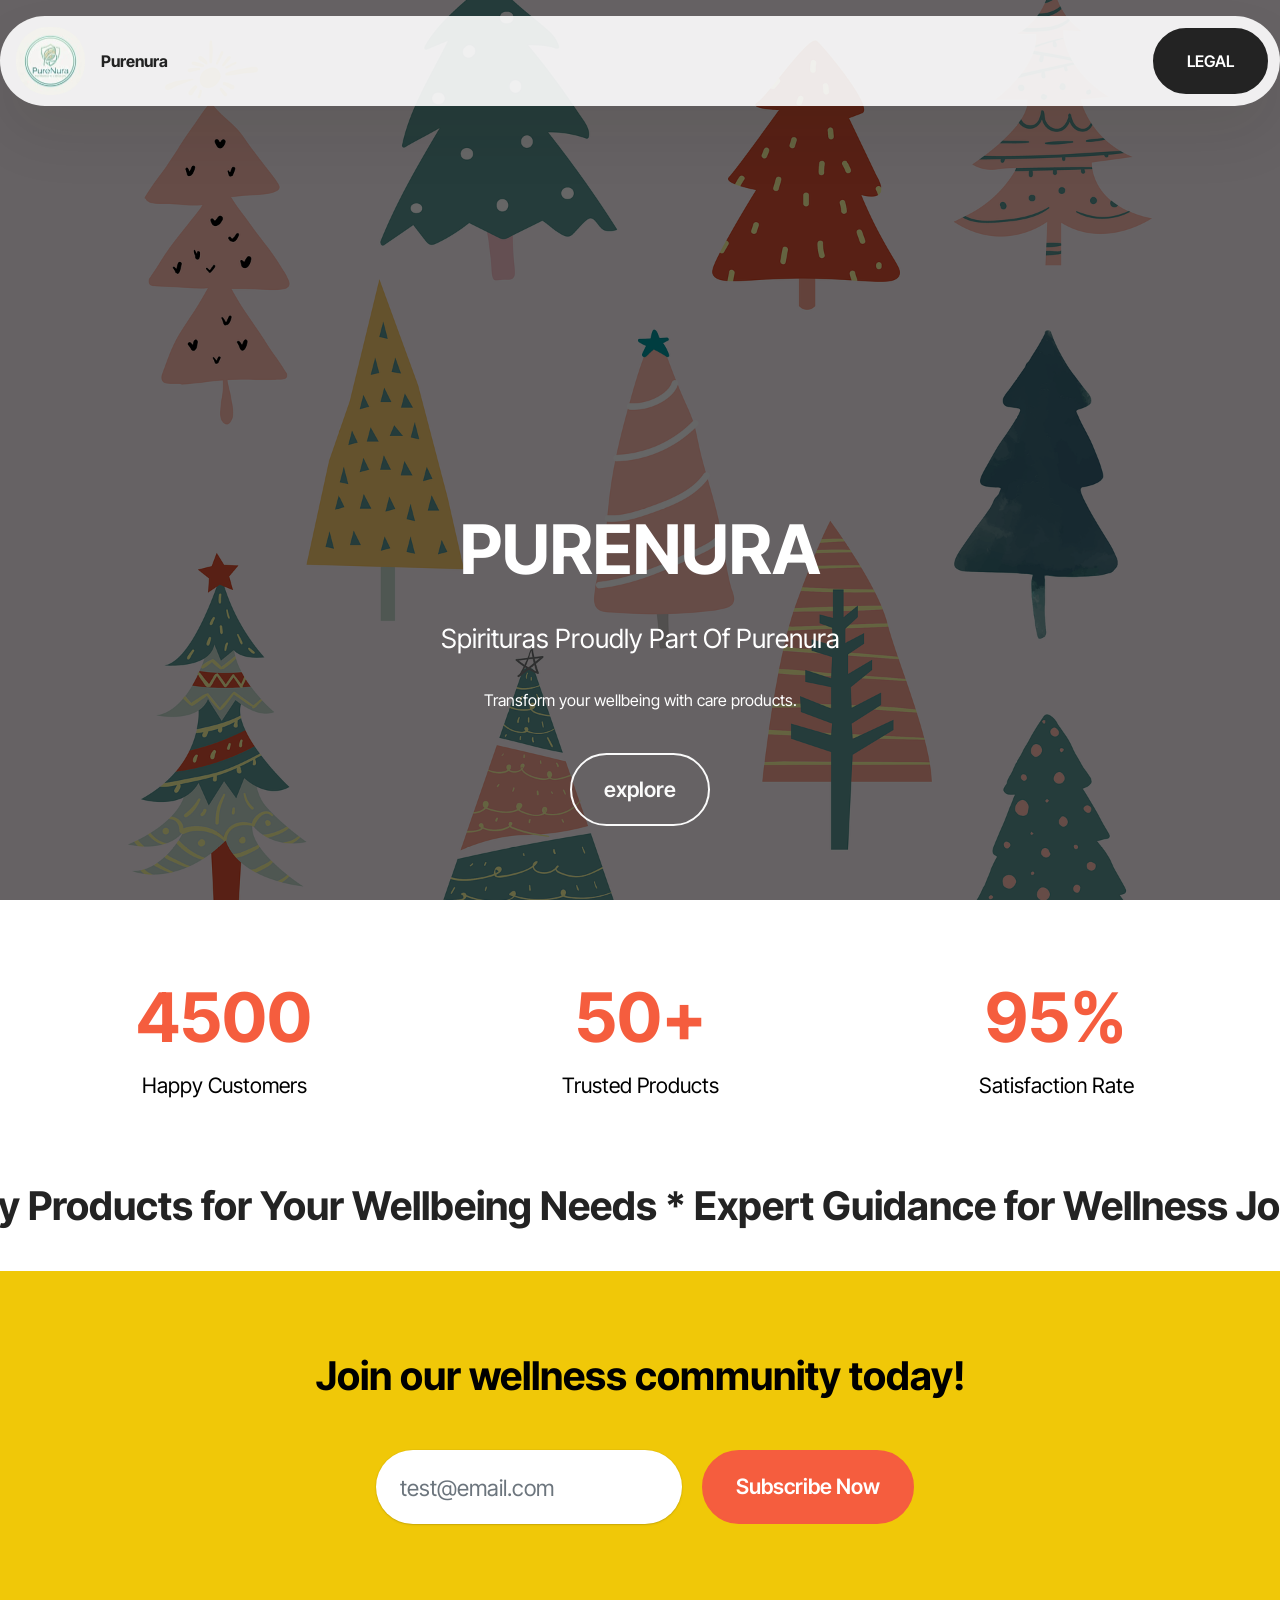
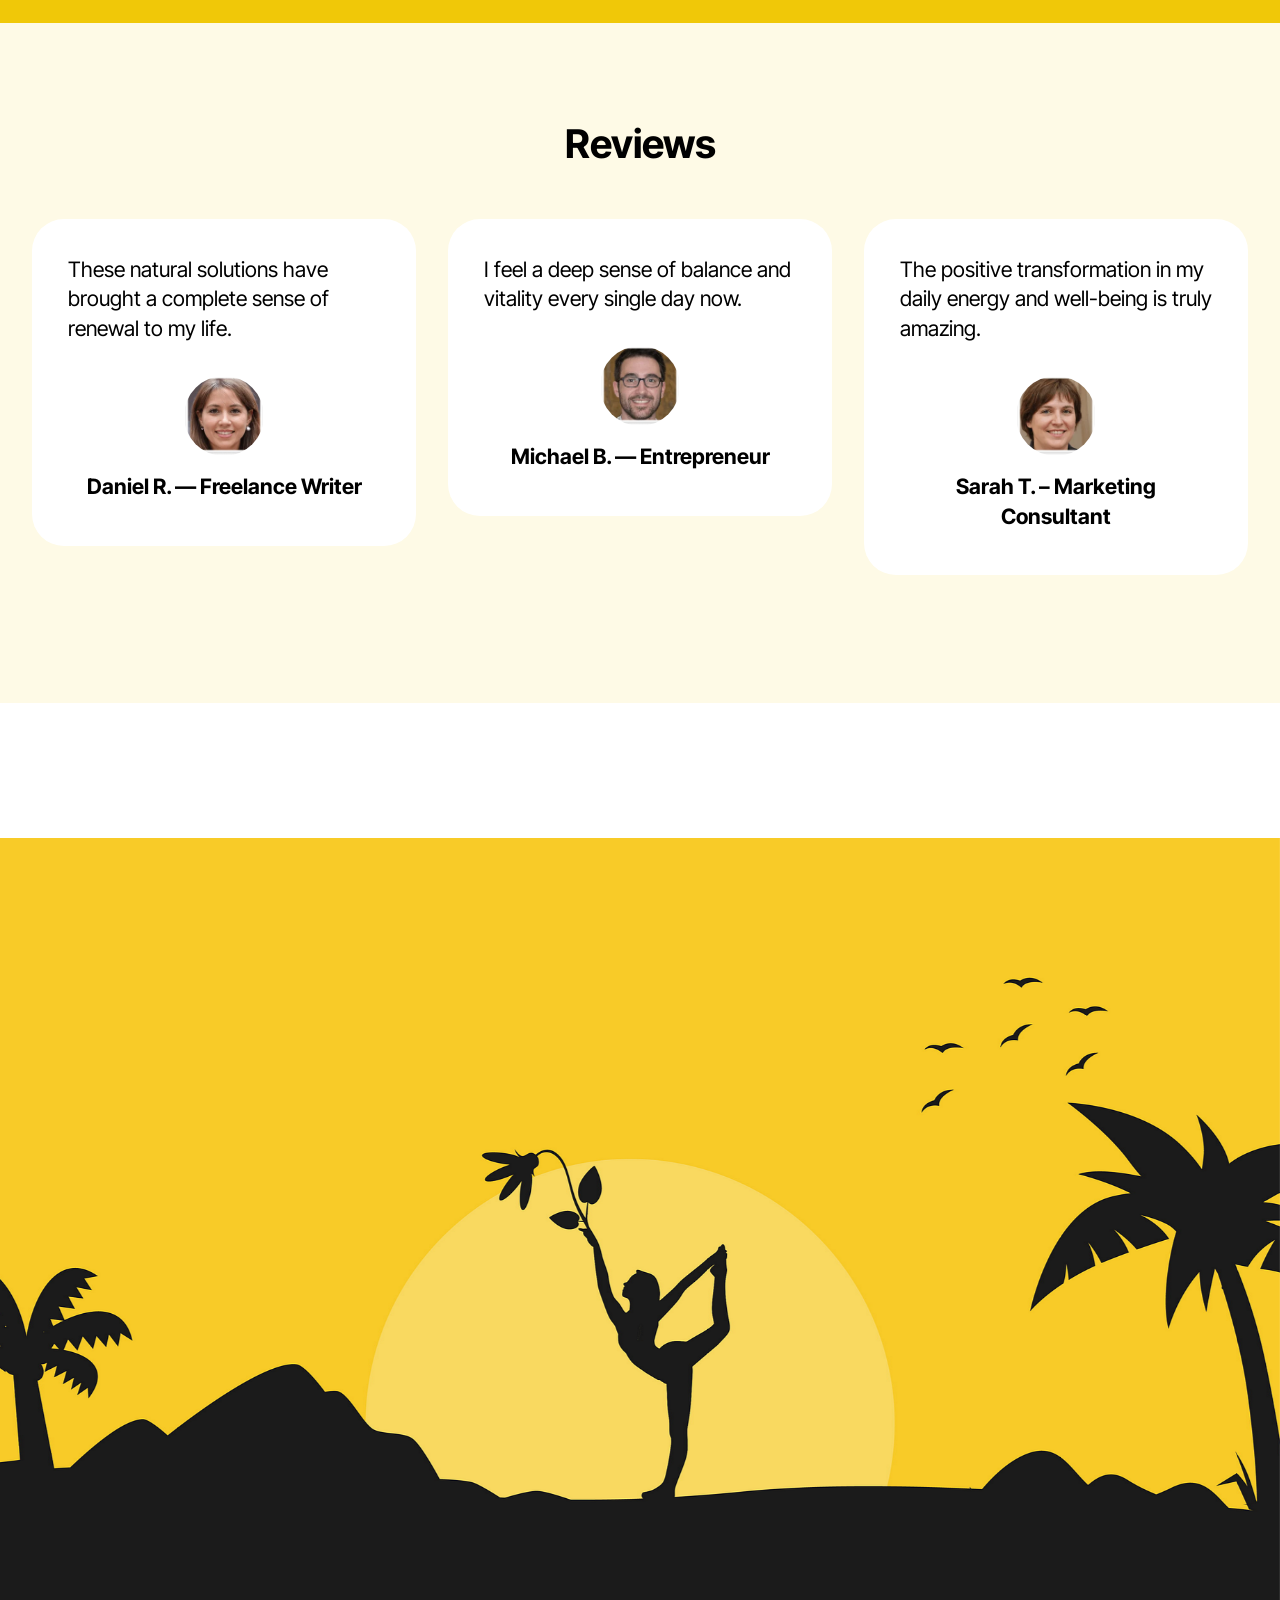
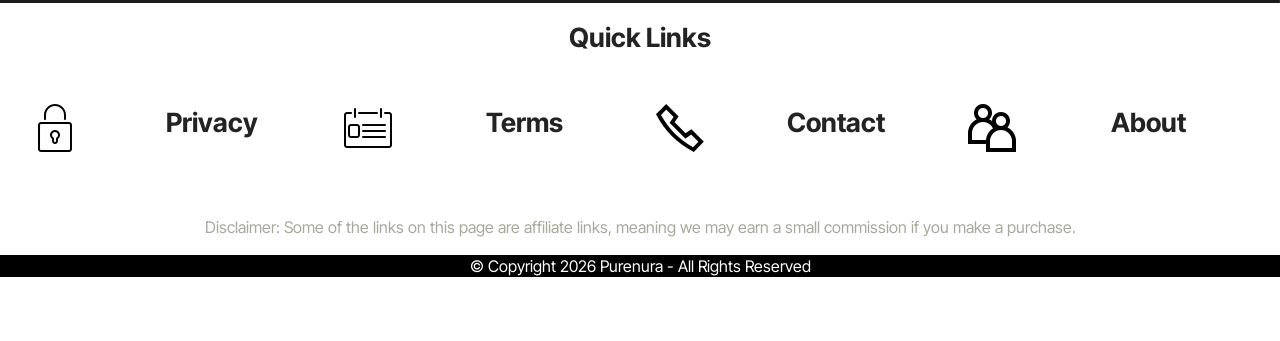
==== index.html @ 897921e7 "Add files via upload" ====
<!DOCTYPE html>
<html  >
<head>
  <!-- Site made with Mobirise Website Builder v6.1.12, https://mobirise.com -->
  <meta charset="UTF-8">
  <meta http-equiv="X-UA-Compatible" content="IE=edge">
  <meta name="generator" content="Mobirise v6.1.12, mobirise.com">
  <meta name="viewport" content="width=device-width, initial-scale=1, minimum-scale=1">
  <link rel="shortcut icon" href="assets/images/f07303ab-848f-4ef4-9c54-1f6215f5f209-137x137.jpg" type="image/x-icon">
  <meta name="description" content="purenura">
  
  
  <title>purenura</title>
  <link rel="stylesheet" href="assets/web/assets/mobirise-icons2/mobirise2.css">
  <link rel="stylesheet" href="assets/web/assets/mobirise-icons/mobirise-icons.css">
  <link rel="stylesheet" href="assets/bootstrap/css/bootstrap.min.css">
  <link rel="stylesheet" href="assets/parallax/jarallax.css">
  <link rel="stylesheet" href="assets/animatecss/animate.css">
  <link rel="stylesheet" href="assets/dropdown/css/style.css">
  <link rel="stylesheet" href="assets/theme/css/style.css">
  <link rel="preload" href="https://fonts.googleapis.com/css2?family=Inter+Tight:wght@400;700&display=swap&display=swap" as="style" onload="this.onload=null;this.rel='stylesheet'">
  <noscript><link rel="stylesheet" href="https://fonts.googleapis.com/css2?family=Inter+Tight:wght@400;700&display=swap&display=swap"></noscript>
  <link rel="preload" as="style" href="assets/mobirise/css/mbr-additional.css?v=kl7Dt7"><link rel="stylesheet" href="assets/mobirise/css/mbr-additional.css?v=kl7Dt7" type="text/css">

  
  
  
</head>
<body>
  
  <section data-bs-version="5.1" class="menu menu5 cid-vnK7y6Zyas" once="menu" id="menu05-z">
	

	<nav class="navbar navbar-dropdown navbar-fixed-top navbar-expand-lg">
		<div class="container">
			<div class="navbar-brand">
				<span class="navbar-logo">
					
						<a href="index.html"><img src="assets/images/f07303ab-848f-4ef4-9c54-1f6215f5f209-137x137.jpg" alt="" style="height: 4.3rem;"></a>
					
				</span>
				<span class="navbar-caption-wrap"><a class="navbar-caption text-black text-primary display-4" href="index.html">Purenura</a></span>
			</div>
			<button class="navbar-toggler" type="button" data-toggle="collapse" data-bs-toggle="collapse" data-target="#navbarSupportedContent" data-bs-target="#navbarSupportedContent" aria-controls="navbarNavAltMarkup" aria-expanded="false" aria-label="Toggle navigation">
				<div class="hamburger">
					<span></span>
					<span></span>
					<span></span>
					<span></span>
				</div>
			</button>
			<div class="collapse navbar-collapse" id="navbarSupportedContent">
				
				<div class="navbar-buttons mbr-section-btn"><a class="btn btn-black display-4" href="legal.html">LEGAL</a></div>
			</div>
		</div>
	</nav>
</section>

<section data-bs-version="5.1" class="header18 cid-vnxRklF8Xk mbr-fullscreen mbr-parallax-background" id="hero-16-vnxRklF8Xk">
  

  <div class="mbr-overlay" style="opacity: 0.6; background-color: rgb(0, 0, 0);"></div>
  <div class="container-fluid">
    <div class="row">
      <div class="content-wrap col-12 col-md-12">
        <h1 class="mbr-section-title mbr-fonts-style mbr-white mb-4 display-1">
          <strong>PURENURA</strong></h1>
        <h2 class="mbr-section-subtitle mbr-fonts-style mbr-white mb-4 display-5">
          Spirituras Proudly Part Of Purenura</h2>
        <p class="mbr-fonts-style mbr-text mbr-white mb-4 display-4">Transform your wellbeing with care products.</p>
        <div class="mbr-section-btn"><a class="btn btn-white-outline display-7" href="index.html#testimonials-4-vnxRklHUQd">explore</a></div>
      </div>
    </div>
  </div>
</section>

<section data-bs-version="5.1" class="features10 cid-vnxRklG27X" id="metrics-2-vnxRklG27X">
  

  
  
  <div class="container">
    
    <div class="row justify-content-center">
      <div class="item features-without-image col-12 col-md-6 col-lg-4 active">
        <div class="item-wrapper">
          <div class="card-box align-left">
            
            <p class="card-title mbr-fonts-style mb-3 display-1">
              <strong>4500</strong>
            </p>
            <p class="card-text mbr-fonts-style mb-3 display-7">Happy Customers</p>
            
          </div>
        </div>
      </div><div class="item features-without-image col-12 col-md-6 col-lg-4">
        <div class="item-wrapper">
          <div class="card-box align-left">
            
            <p class="card-title mbr-fonts-style mb-3 display-1"><strong>50+</strong></p>
            <p class="card-text mbr-fonts-style mb-3 display-7">Trusted Products</p>
            
          </div>
        </div>
      </div><div class="item features-without-image col-12 col-md-6 col-lg-4">
        <div class="item-wrapper">
          <div class="card-box align-left">
            
            <p class="card-title mbr-fonts-style mb-3 display-1">
              <strong>95%</strong>
            </p>
            <p class="card-text mbr-fonts-style mb-3 display-7">Satisfaction Rate</p>
            
          </div>
        </div>
      </div>
      
      
    </div>
  </div>
</section>

<section data-bs-version="5.1" class="gallery10 cid-vnxRklGhpQ" id="features-69-vnxRklGhpQ">
  


  <div class="container-fluid">

      <div class="loop-container">
        <div class="item display-2" data-linewords="Quality Products for Your Wellbeing Needs * Expert Guidance for Wellness Journey * " data-direction="-1" data-speed="0.09">☁️ Best offers ☁️ Free delivery ☁️ Perfect design ☁️ Comfort ☁️ Support 24/7 ☁️ Vibes</div>

        <div class="item display-2" data-linewords="Quality Products for Your Wellbeing Needs * Expert Guidance for Wellness Journey * " data-direction="-1" data-speed="0.09">☁️ Best offers ☁️ Free delivery ☁️ Perfect design ☁️ Comfort ☁️ Support 24/7 ☁️ Vibes</div>
      </div>
    
  </div>
</section>

<section data-bs-version="5.1" class="form1 cid-vnxRklHvLe" id="call-to-action-12-vnxRklHvLe">
    

    

    <div class="container">
        <div class="row content-wrapper justify-content-center">
            <div class="col-lg-7 mbr-form">
                <div class="col-lg-12 col-md-12 col-sm-12">
                    <h5 class="mbr-section-title mbr-fonts-style mb-5 display-2">
                        <strong>Join our wellness community today!</strong>
                    </h5>
                </div>

                <div class="text-wrapper align-left" data-form-type="formoid">
                    <form action="https://mobirise.eu/" method="POST" class="mbr-form form-with-styler" data-form-title="Form Name"><input type="hidden" name="email" data-form-email="true" value="S5/Xi8+vY8RMjE0bED1IHMbSeSSxvnubitW5Q2QVHzvxh8kLVKDsGosTEBIIEqebvtysd7CFuEpIMzID0FUFnqu3NtsaJxUlYgwdoDtB5EhDbWed/AHOTWFEvN+Af5IG">
                        <div class="row">
                            <div hidden="hidden" data-form-alert="" class="alert alert-success col-12">Thanks for filling out the form!</div>
                            <div hidden="hidden" data-form-alert-danger="" class="alert alert-danger col-12">
                                Oops...! some problem!
                            </div>
                        </div>
                        <div class="dragArea row">
                            <div data-for="email" class="col-lg-6 col-md-6 col-sm-12 form-group">
                                <input type="email" name="email" placeholder="test@email.com" data-form-field="email" class="form-control display-7" value="" id="email-call-to-action-12-vnxRklHvLe">
                            </div>
                            <div class="col-auto mbr-section-btn"><button type="submit" class="w-100 btn btn-primary display-7">Subscribe Now</button></div>
                        </div>
                    </form>
                </div>
            </div>
        </div>
    </div>
</section>

<section data-bs-version="5.1" class="people04 cid-vnxRklHUQd" id="testimonials-4-vnxRklHUQd">
	
	
	<div class="container">
		<div class="row mb-5 justify-content-center">
			<div class="col-12 mb-0 content-head">
				<h3 class="mbr-section-title mbr-fonts-style align-center mb-0 display-2">
					<strong>Reviews</strong>
				</h3>
				
			</div>
		</div>
		<div class="row mbr-masonry" data-masonry="{&quot;percentPosition&quot;: true }">
			<div class="item features-without-image col-12 col-md-6 col-lg-4 active">
				<div class="item-wrapper">
					<div class="card-box align-left">
						<p class="card-text mbr-fonts-style display-7">These natural solutions have brought a complete sense of renewal to my life.</p>
						<div class="img-wrapper mt-4 mb-3">
							<img src="assets/images/s25bximg3-176x177.webp" data-slide-to="0" data-bs-slide-to="0" alt="">
						</div>
						<h5 class="card-title mbr-fonts-style display-7"><strong>Daniel R. — Freelance Writer</strong></h5>
					</div>
				</div>
			</div>
			<div class="item features-without-image col-12 col-md-6 col-lg-4">
				<div class="item-wrapper">
					<div class="card-box align-left">
						<p class="card-text mbr-fonts-style display-7">I feel a deep sense of balance and vitality every single day now.</p>
						<div class="img-wrapper mt-4 mb-3">
							<img src="assets/images/s25bximg2-176x177.webp" data-slide-to="4" data-bs-slide-to="4" alt="">
						</div>
						<h5 class="card-title mbr-fonts-style display-7"><strong>Michael B. — Entrepreneur</strong></h5>
					</div>
				</div>
			</div>
			<div class="item features-without-image col-12 col-md-6 col-lg-4">
				<div class="item-wrapper">
					<div class="card-box align-left">
						<p class="card-text mbr-fonts-style display-7">The positive transformation in my daily energy and well-being is truly amazing.</p>
						<div class="img-wrapper mt-4 mb-3">
							<img src="assets/images/s25bximg1-176x177.webp" data-slide-to="5" data-bs-slide-to="5" alt="">
						</div>
						<h5 class="card-title mbr-fonts-style display-7"><strong>Sarah T. – Marketing Consultant</strong></h5>
					</div>
				</div>
			</div>
		</div>
	</div>
</section>

<section data-bs-version="5.1" class="image02 cid-vnxRklIOF8 mbr-fullscreen mbr-parallax-background" id="image-13-vnxRklIOF8">
    
    
    <div class="container">
        <div class="row"></div>
    </div>
</section>

<section data-bs-version="5.1" class="social06 cid-vnQCj7kzCS" id="social06-1g">
	

	
	
	<div class="container">
		<div class="row justify-content-center">
			<div class="col-12 content-head">
				<div class="mb-5">
					<h5 class="mbr-section-title mbr-fonts-style align-center mb-0 display-5"><strong>Quick Links</strong></h5>
					
				</div>
			</div>
		</div>
		<div class="row">
			<div class="item features-without-image col-12 col-md-6 col-lg-3 active">
				<div class="item-wrapper">
					<a href="legal.html#people07-t"><span class="mbr-iconfont m-auto mbri-lock" style="color: rgb(0, 0, 0); fill: rgb(0, 0, 0);"></span></a>
					<div class="card-box">
						<h4 class="card-title mbr-fonts-style mb-1 display-5"><strong>Privacy</strong><strong><br></strong></h4>
						
					</div>
				</div>
			</div>

			
			<div class="item features-without-image col-12 col-md-6 col-lg-3">
				<div class="item-wrapper">
					<a href="legal.html#people07-u"><span class="mbr-iconfont m-auto mbri-contact-form" style="color: rgb(0, 0, 0); fill: rgb(0, 0, 0);"></span></a>
					<div class="card-box">
						<h4 class="card-title mbr-fonts-style mb-1 display-5">
							<strong>Terms</strong></h4>
						
					</div>
				</div>
			</div><div class="item features-without-image col-12 col-md-6 col-lg-3">
				<div class="item-wrapper">
					<a href="legal.html#people07-v"><span class="mbr-iconfont m-auto mobi-mbri-phone mobi-mbri" style="color: rgb(0, 0, 0); fill: rgb(0, 0, 0);"></span></a>
					<div class="card-box">
						<h4 class="card-title mbr-fonts-style mb-1 display-5">
							<strong>Contact</strong></h4>
						
					</div>
				</div>
			</div><div class="item features-without-image col-12 col-md-6 col-lg-3">
				<div class="item-wrapper">
					<a href="legal.html#people07-w"><span class="mbr-iconfont m-auto mobi-mbri-users mobi-mbri" style="color: rgb(0, 0, 0); fill: rgb(0, 0, 0);"></span></a>
					<div class="card-box">
						<h4 class="card-title mbr-fonts-style mb-1 display-5"><strong>About</strong></h4>
						
					</div>
				</div>
			</div>
			
		</div>
	</div>
</section>

<section data-bs-version="5.1" class="article14 cid-vpQy3Q85AO" id="article14-53">
    
    <div class="container">
        <div class="row justify-content-center">
            <div class="col-md-12 col-lg-12">
                
                <p class="mbr-section-subtitle mbr-fonts-style mt-4 display-4">
                    Disclaimer: Some of the links on this page are affiliate links, meaning we may earn a small commission if you make a purchase.
                </p>
            </div>
        </div>
    </div>
</section>

<section data-bs-version="5.1" class="footer4 cid-vnKozZAlFb" once="footers" id="footer04-18">

    

    

    <div class="container">
        <div class="media-container-row align-center mbr-white">
            <div class="col-12">
                <p class="mbr-text mb-0 mbr-fonts-style display-4">
                    © Copyright 2026 Purenura - All Rights Reserved
                </p>
            </div>
        </div>
    </div>
</section><section class="display-7" style="padding: 0;align-items: center;justify-content: center;flex-wrap: wrap;    align-content: center;display: flex;position: relative;height: 4rem;"><a href="https://mobiri.se/" style="flex: 1 1;height: 4rem;position: absolute;width: 100%;z-index: 1;"><img alt="" style="height: 4rem;" src="[data-uri]"></a><p style="margin: 0;text-align: center;" class="display-7">&#8204;</p><a style="z-index:1" href="https://mobirise.com/builder/no-code-website-builder.html">No Code Website Builder</a></section><script src="assets/bootstrap/js/bootstrap.bundle.min.js"></script>  <script src="assets/parallax/jarallax.js"></script>  <script src="assets/smoothscroll/smooth-scroll.js"></script>  <script src="assets/ytplayer/index.js"></script>  <script src="assets/dropdown/js/navbar-dropdown.js"></script>  <script src="assets/masonry/masonry.pkgd.min.js"></script>  <script src="assets/imagesloaded/imagesloaded.pkgd.min.js"></script>  <script src="assets/theme/js/script.js"></script>  <script src="assets/formoid/formoid.min.js"></script>  
  
  
  <input name="animation" type="hidden">
  </body>
</html>
---- assets/web/assets/mobirise-icons2/mobirise2.css ----
@font-face {
  font-family: 'Moririse2';
  font-display: swap;
  src:  url('mobirise2.eot?f2bix4');
  src:  url('mobirise2.eot?f2bix4#iefix') format('embedded-opentype'),
    url('mobirise2.woff2?f2bix4') format('woff2'),
    url('mobirise2.woff?f2bix4') format('woff'),
    url('mobirise2.ttf?f2bix4') format('truetype'),
    url('mobirise2.svg?f2bix4#mobirise2') format('svg');
  font-weight: normal;
  font-style: normal;
}

[class^="mobi-"], [class*=" mobi-"] {
  /* use !important to prevent issues with browser extensions that change fonts */
  font-family: 'Moririse2' !important;
  speak: none;
  font-style: normal;
  font-weight: normal;
  font-variant: normal;
  text-transform: none;
  line-height: 1;

  /* Better Font Rendering =========== */
  -webkit-font-smoothing: antialiased;
  -moz-osx-font-smoothing: grayscale;
}

.mobi-mbri-add-submenu:before {
  content: "\e900";
}
.mobi-mbri-alert:before {
  content: "\e901";
}
.mobi-mbri-align-center:before {
  content: "\e902";
}
.mobi-mbri-align-justify:before {
  content: "\e903";
}
.mobi-mbri-align-left:before {
  content: "\e904";
}
.mobi-mbri-align-right:before {
  content: "\e905";
}
.mobi-mbri-android:before {
  content: "\e906";
}
.mobi-mbri-apple:before {
  content: "\e907";
}
.mobi-mbri-arrow-down:before {
  content: "\e908";
}
.mobi-mbri-arrow-next:before {
  content: "\e909";
}
.mobi-mbri-arrow-prev:before {
  content: "\e90a";
}
.mobi-mbri-arrow-up:before {
  content: "\e90b";
}
.mobi-mbri-bold:before {
  content: "\e90c";
}
.mobi-mbri-bookmark:before {
  content: "\e90d";
}
.mobi-mbri-bootstrap:before {
  content: "\e90e";
}
.mobi-mbri-briefcase:before {
  content: "\e90f";
}
.mobi-mbri-browse:before {
  content: "\e910";
}
.mobi-mbri-bulleted-list:before {
  content: "\e911";
}
.mobi-mbri-calendar:before {
  content: "\e912";
}
.mobi-mbri-camera:before {
  content: "\e913";
}
.mobi-mbri-cart-add:before {
  content: "\e914";
}
.mobi-mbri-cart-full:before {
  content: "\e915";
}
.mobi-mbri-cash:before {
  content: "\e916";
}
.mobi-mbri-change-style:before {
  content: "\e917";
}
.mobi-mbri-chat:before {
  content: "\e918";
}
.mobi-mbri-clock:before {
  content: "\e919";
}
.mobi-mbri-close:before {
  content: "\e91a";
}
.mobi-mbri-cloud:before {
  content: "\e91b";
}
.mobi-mbri-code:before {
  content: "\e91c";
}
.mobi-mbri-contact-form:before {
  content: "\e91d";
}
.mobi-mbri-credit-card:before {
  content: "\e91e";
}
.mobi-mbri-cursor-click:before {
  content: "\e91f";
}
.mobi-mbri-cust-feedback:before {
  content: "\e920";
}
.mobi-mbri-database:before {
  content: "\e921";
}
.mobi-mbri-delivery:before {
  content: "\e922";
}
.mobi-mbri-desktop:before {
  content: "\e923";
}
.mobi-mbri-devices:before {
  content: "\e924";
}
.mobi-mbri-down:before {
  content: "\e925";
}
.mobi-mbri-download-2:before {
  content: "\e926";
}
.mobi-mbri-download:before {
  content: "\e927";
}
.mobi-mbri-drag-n-drop-2:before {
  content: "\e928";
}
.mobi-mbri-drag-n-drop:before {
  content: "\e929";
}
.mobi-mbri-edit-2:before {
  content: "\e92a";
}
.mobi-mbri-edit:before {
  content: "\e92b";
}
.mobi-mbri-error:before {
  content: "\e92c";
}
.mobi-mbri-extension:before {
  content: "\e92d";
}
.mobi-mbri-features:before {
  content: "\e92e";
}
.mobi-mbri-file:before {
  content: "\e92f";
}
.mobi-mbri-flag:before {
  content: "\e930";
}
.mobi-mbri-folder:before {
  content: "\e931";
}
.mobi-mbri-gift:before {
  content: "\e932";
}
.mobi-mbri-github:before {
  content: "\e933";
}
.mobi-mbri-globe-2:before {
  content: "\e934";
}
.mobi-mbri-globe:before {
  content: "\e935";
}
.mobi-mbri-growing-chart:before {
  content: "\e936";
}
.mobi-mbri-hearth:before {
  content: "\e937";
}
.mobi-mbri-help:before {
  content: "\e938";
}
.mobi-mbri-home:before {
  content: "\e939";
}
.mobi-mbri-hot-cup:before {
  content: "\e93a";
}
.mobi-mbri-idea:before {
  content: "\e93b";
}
.mobi-mbri-image-gallery:before {
  content: "\e93c";
}
.mobi-mbri-image-slider:before {
  content: "\e93d";
}
.mobi-mbri-info:before {
  content: "\e93e";
}
.mobi-mbri-italic:before {
  content: "\e93f";
}
.mobi-mbri-key:before {
  content: "\e940";
}
.mobi-mbri-laptop:before {
  content: "\e941";
}
.mobi-mbri-layers:before {
  content: "\e942";
}
.mobi-mbri-left-right:before {
  content: "\e943";
}
.mobi-mbri-left:before {
  content: "\e944";
}
.mobi-mbri-letter:before {
  content: "\e945";
}
.mobi-mbri-like:before {
  content: "\e946";
}
.mobi-mbri-link:before {
  content: "\e947";
}
.mobi-mbri-lock:before {
  content: "\e948";
}
.mobi-mbri-login:before {
  content: "\e949";
}
.mobi-mbri-logout:before {
  content: "\e94a";
}
.mobi-mbri-magic-stick:before {
  content: "\e94b";
}
.mobi-mbri-map-pin:before {
  content: "\e94c";
}
.mobi-mbri-menu:before {
  content: "\e94d";
}
.mobi-mbri-mobile-2:before {
  content: "\e94e";
}
.mobi-mbri-mobile-horizontal:before {
  content: "\e94f";
}
.mobi-mbri-mobile:before {
  content: "\e950";
}
.mobi-mbri-mobirise:before {
  content: "\e951";
}
.mobi-mbri-more-horizontal:before {
  content: "\e952";
}
.mobi-mbri-more-vertical:before {
  content: "\e953";
}
.mobi-mbri-music:before {
  content: "\e954";
}
.mobi-mbri-new-file:before {
  content: "\e955";
}
.mobi-mbri-numbered-list:before {
  content: "\e956";
}
.mobi-mbri-opened-folder:before {
  content: "\e957";
}
.mobi-mbri-pages:before {
  content: "\e958";
}
.mobi-mbri-paper-plane:before {
  content: "\e959";
}
.mobi-mbri-paperclip:before {
  content: "\e95a";
}
.mobi-mbri-phone:before {
  content: "\e95b";
}
.mobi-mbri-photo:before {
  content: "\e95c";
}
.mobi-mbri-photos:before {
  content: "\e95d";
}
.mobi-mbri-pin:before {
  content: "\e95e";
}
.mobi-mbri-play:before {
  content: "\e95f";
}
.mobi-mbri-plus:before {
  content: "\e960";
}
.mobi-mbri-preview:before {
  content: "\e961";
}
.mobi-mbri-print:before {
  content: "\e962";
}
.mobi-mbri-protect:before {
  content: "\e963";
}
.mobi-mbri-question:before {
  content: "\e964";
}
.mobi-mbri-quote-left:before {
  content: "\e965";
}
.mobi-mbri-quote-right:before {
  content: "\e966";
}
.mobi-mbri-redo:before {
  content: "\e967";
}
.mobi-mbri-refresh:before {
  content: "\e968";
}
.mobi-mbri-responsive-2:before {
  content: "\e969";
}
.mobi-mbri-responsive:before {
  content: "\e96a";
}
.mobi-mbri-right:before {
  content: "\e96b";
}
.mobi-mbri-rocket:before {
  content: "\e96c";
}
.mobi-mbri-sad-face:before {
  content: "\e96d";
}
.mobi-mbri-sale:before {
  content: "\e96e";
}
.mobi-mbri-save:before {
  content: "\e96f";
}
.mobi-mbri-search:before {
  content: "\e970";
}
.mobi-mbri-setting-2:before {
  content: "\e971";
}
.mobi-mbri-setting-3:before {
  content: "\e972";
}
.mobi-mbri-setting:before {
  content: "\e973";
}
.mobi-mbri-share:before {
  content: "\e974";
}
.mobi-mbri-shopping-bag:before {
  content: "\e975";
}
.mobi-mbri-shopping-basket:before {
  content: "\e976";
}
.mobi-mbri-shopping-cart:before {
  content: "\e977";
}
.mobi-mbri-sites:before {
  content: "\e978";
}
.mobi-mbri-smile-face:before {
  content: "\e979";
}
.mobi-mbri-speed:before {
  content: "\e97a";
}
.mobi-mbri-star:before {
  content: "\e97b";
}
.mobi-mbri-success:before {
  content: "\e97c";
}
.mobi-mbri-sun:before {
  content: "\e97d";
}
.mobi-mbri-sun2:before {
  content: "\e97e";
}
.mobi-mbri-tablet-vertical:before {
  content: "\e97f";
}
.mobi-mbri-tablet:before {
  content: "\e980";
}
.mobi-mbri-target:before {
  content: "\e981";
}
.mobi-mbri-timer:before {
  content: "\e982";
}
.mobi-mbri-to-ftp:before {
  content: "\e983";
}
.mobi-mbri-to-local-drive:before {
  content: "\e984";
}
.mobi-mbri-touch-swipe:before {
  content: "\e985";
}
.mobi-mbri-touch:before {
  content: "\e986";
}
.mobi-mbri-trash:before {
  content: "\e987";
}
.mobi-mbri-underline:before {
  content: "\e988";
}
.mobi-mbri-undo:before {
  content: "\e989";
}
.mobi-mbri-unlink:before {
  content: "\e98a";
}
.mobi-mbri-unlock:before {
  content: "\e98b";
}
.mobi-mbri-up-down:before {
  content: "\e98c";
}
.mobi-mbri-up:before {
  content: "\e98d";
}
.mobi-mbri-update:before {
  content: "\e98e";
}
.mobi-mbri-upload-2:before {
  content: "\e98f";
}
.mobi-mbri-upload:before {
  content: "\e990";
}
.mobi-mbri-user-2:before {
  content: "\e991";
}
.mobi-mbri-user:before {
  content: "\e992";
}
.mobi-mbri-users:before {
  content: "\e993";
}
.mobi-mbri-video-play:before {
  content: "\e994";
}
.mobi-mbri-video:before {
  content: "\e995";
}
.mobi-mbri-watch:before {
  content: "\e996";
}
.mobi-mbri-website-theme-2:before {
  content: "\e997";
}
.mobi-mbri-website-theme:before {
  content: "\e998";
}
.mobi-mbri-wifi:before {
  content: "\e999";
}
.mobi-mbri-windows:before {
  content: "\e99a";
}
.mobi-mbri-zoom-in:before {
  content: "\e99b";
}
.mobi-mbri-zoom-out:before {
  content: "\e99c";
}
---- assets/web/assets/mobirise-icons/mobirise-icons.css ----
@font-face {
  font-family: 'MobiriseIcons';
  src:  url('mobirise-icons.eot?spat4u');
  src:  url('mobirise-icons.eot?spat4u#iefix') format('embedded-opentype'),
    url('mobirise-icons.woff2?spat4u') format('woff2'),
    url('mobirise-icons.woff?spat4u') format('woff'),
    url('mobirise-icons.ttf?spat4u') format('truetype'),
    url('mobirise-icons.svg?spat4u#MobiriseIcons') format('svg');
  font-weight: normal;
  font-style: normal;
  font-display: swap;
}

[class^="mbri-"], [class*=" mbri-"] {
  /* use !important to prevent issues with browser extensions that change fonts */
  font-family: MobiriseIcons !important;
  speak: none;
  font-style: normal;
  font-weight: normal;
  font-variant: normal;
  text-transform: none;
  line-height: 1;

  /* Better Font Rendering =========== */
  -webkit-font-smoothing: antialiased;
  -moz-osx-font-smoothing: grayscale;
}

.mbri-add-submenu:before {
  content: "\e900";
}
.mbri-alert:before {
  content: "\e901";
}
.mbri-align-center:before {
  content: "\e902";
}
.mbri-align-justify:before {
  content: "\e903";
}
.mbri-align-left:before {
  content: "\e904";
}
.mbri-align-right:before {
  content: "\e905";
}
.mbri-android:before {
  content: "\e906";
}
.mbri-apple:before {
  content: "\e907";
}
.mbri-arrow-down:before {
  content: "\e908";
}
.mbri-arrow-next:before {
  content: "\e909";
}
.mbri-arrow-prev:before {
  content: "\e90a";
}
.mbri-arrow-up:before {
  content: "\e90b";
}
.mbri-bold:before {
  content: "\e90c";
}
.mbri-bookmark:before {
  content: "\e90d";
}
.mbri-bootstrap:before {
  content: "\e90e";
}
.mbri-briefcase:before {
  content: "\e90f";
}
.mbri-browse:before {
  content: "\e910";
}
.mbri-bulleted-list:before {
  content: "\e911";
}
.mbri-calendar:before {
  content: "\e912";
}
.mbri-camera:before {
  content: "\e913";
}
.mbri-cart-add:before {
  content: "\e914";
}
.mbri-cart-full:before {
  content: "\e915";
}
.mbri-cash:before {
  content: "\e916";
}
.mbri-change-style:before {
  content: "\e917";
}
.mbri-chat:before {
  content: "\e918";
}
.mbri-clock:before {
  content: "\e919";
}
.mbri-close:before {
  content: "\e91a";
}
.mbri-cloud:before {
  content: "\e91b";
}
.mbri-code:before {
  content: "\e91c";
}
.mbri-contact-form:before {
  content: "\e91d";
}
.mbri-credit-card:before {
  content: "\e91e";
}
.mbri-cursor-click:before {
  content: "\e91f";
}
.mbri-cust-feedback:before {
  content: "\e920";
}
.mbri-database:before {
  content: "\e921";
}
.mbri-delivery:before {
  content: "\e922";
}
.mbri-desktop:before {
  content: "\e923";
}
.mbri-devices:before {
  content: "\e924";
}
.mbri-down:before {
  content: "\e925";
}
.mbri-download:before {
  content: "\e989";
}
.mbri-drag-n-drop:before {
  content: "\e927";
}
.mbri-drag-n-drop2:before {
  content: "\e928";
}
.mbri-edit:before {
  content: "\e929";
}
.mbri-edit2:before {
  content: "\e92a";
}
.mbri-error:before {
  content: "\e92b";
}
.mbri-extension:before {
  content: "\e92c";
}
.mbri-features:before {
  content: "\e92d";
}
.mbri-file:before {
  content: "\e92e";
}
.mbri-flag:before {
  content: "\e92f";
}
.mbri-folder:before {
  content: "\e930";
}
.mbri-gift:before {
  content: "\e931";
}
.mbri-github:before {
  content: "\e932";
}
.mbri-globe:before {
  content: "\e933";
}
.mbri-globe-2:before {
  content: "\e934";
}
.mbri-growing-chart:before {
  content: "\e935";
}
.mbri-hearth:before {
  content: "\e936";
}
.mbri-help:before {
  content: "\e937";
}
.mbri-home:before {
  content: "\e938";
}
.mbri-hot-cup:before {
  content: "\e939";
}
.mbri-idea:before {
  content: "\e93a";
}
.mbri-image-gallery:before {
  content: "\e93b";
}
.mbri-image-slider:before {
  content: "\e93c";
}
.mbri-info:before {
  content: "\e93d";
}
.mbri-italic:before {
  content: "\e93e";
}
.mbri-key:before {
  content: "\e93f";
}
.mbri-laptop:before {
  content: "\e940";
}
.mbri-layers:before {
  content: "\e941";
}
.mbri-left-right:before {
  content: "\e942";
}
.mbri-left:before {
  content: "\e943";
}
.mbri-letter:before {
  content: "\e944";
}
.mbri-like:before {
  content: "\e945";
}
.mbri-link:before {
  content: "\e946";
}
.mbri-lock:before {
  content: "\e947";
}
.mbri-login:before {
  content: "\e948";
}
.mbri-logout:before {
  content: "\e949";
}
.mbri-magic-stick:before {
  content: "\e94a";
}
.mbri-map-pin:before {
  content: "\e94b";
}
.mbri-menu:before {
  content: "\e94c";
}
.mbri-mobile:before {
  content: "\e94d";
}
.mbri-mobile2:before {
  content: "\e94e";
}
.mbri-mobirise:before {
  content: "\e94f";
}
.mbri-more-horizontal:before {
  content: "\e950";
}
.mbri-more-vertical:before {
  content: "\e951";
}
.mbri-music:before {
  content: "\e952";
}
.mbri-new-file:before {
  content: "\e953";
}
.mbri-numbered-list:before {
  content: "\e954";
}
.mbri-opened-folder:before {
  content: "\e955";
}
.mbri-pages:before {
  content: "\e956";
}
.mbri-paper-plane:before {
  content: "\e957";
}
.mbri-paperclip:before {
  content: "\e958";
}
.mbri-photo:before {
  content: "\e959";
}
.mbri-photos:before {
  content: "\e95a";
}
.mbri-pin:before {
  content: "\e95b";
}
.mbri-play:before {
  content: "\e95c";
}
.mbri-plus:before {
  content: "\e95d";
}
.mbri-preview:before {
  content: "\e95e";
}
.mbri-print:before {
  content: "\e95f";
}
.mbri-protect:before {
  content: "\e960";
}
.mbri-question:before {
  content: "\e961";
}
.mbri-quote-left:before {
  content: "\e962";
}
.mbri-quote-right:before {
  content: "\e963";
}
.mbri-refresh:before {
  content: "\e964";
}
.mbri-responsive:before {
  content: "\e965";
}
.mbri-right:before {
  content: "\e966";
}
.mbri-rocket:before {
  content: "\e967";
}
.mbri-sad-face:before {
  content: "\e968";
}
.mbri-sale:before {
  content: "\e969";
}
.mbri-save:before {
  content: "\e96a";
}
.mbri-search:before {
  content: "\e96b";
}
.mbri-setting:before {
  content: "\e96c";
}
.mbri-setting2:before {
  content: "\e96d";
}
.mbri-setting3:before {
  content: "\e96e";
}
.mbri-share:before {
  content: "\e96f";
}
.mbri-shopping-bag:before {
  content: "\e970";
}
.mbri-shopping-basket:before {
  content: "\e971";
}
.mbri-shopping-cart:before {
  content: "\e972";
}
.mbri-sites:before {
  content: "\e973";
}
.mbri-smile-face:before {
  content: "\e974";
}
.mbri-speed:before {
  content: "\e975";
}
.mbri-star:before {
  content: "\e976";
}
.mbri-success:before {
  content: "\e977";
}
.mbri-sun:before {
  content: "\e978";
}
.mbri-sun2:before {
  content: "\e979";
}
.mbri-tablet:before {
  content: "\e97a";
}
.mbri-tablet-vertical:before {
  content: "\e97b";
}
.mbri-target:before {
  content: "\e97c";
}
.mbri-timer:before {
  content: "\e97d";
}
.mbri-to-ftp:before {
  content: "\e97e";
}
.mbri-to-local-drive:before {
  content: "\e97f";
}
.mbri-touch-swipe:before {
  content: "\e980";
}
.mbri-touch:before {
  content: "\e981";
}
.mbri-trash:before {
  content: "\e982";
}
.mbri-underline:before {
  content: "\e983";
}
.mbri-unlink:before {
  content: "\e984";
}
.mbri-unlock:before {
  content: "\e985";
}
.mbri-up-down:before {
  content: "\e986";
}
.mbri-up:before {
  content: "\e987";
}
.mbri-update:before {
  content: "\e988";
}
.mbri-upload:before {
 content: "\e926"; 
}
.mbri-user:before {
  content: "\e98a";
}
.mbri-user2:before {
  content: "\e98b";
}
.mbri-users:before {
  content: "\e98c";
}
.mbri-video:before {
  content: "\e98d";
}
.mbri-video-play:before {
  content: "\e98e";
}
.mbri-watch:before {
  content: "\e98f";
}
.mbri-website-theme:before {
  content: "\e990";
}
.mbri-wifi:before {
  content: "\e991";
}
.mbri-windows:before {
  content: "\e992";
}
.mbri-zoom-out:before {
  content: "\e993";
}
.mbri-redo:before {
  content: "\e994";
}
.mbri-undo:before {
  content: "\e995";
}
---- assets/parallax/jarallax.css ----
.jarallax {
    position: relative;
    z-index: 0;
}
.jarallax > .jarallax-img {
    position: absolute;
    object-fit: cover;
    /* support for plugin https://github.com/bfred-it/object-fit-images */
    font-family: 'object-fit: cover;';
    top: 0;
    left: 0;
    width: 100%;
    height: 100%;
    z-index: -1;
}
---- assets/dropdown/css/style.css ----
.navbar-dropdown {
  left: 0;
  padding: 0;
  position: absolute;
  right: 0;
  top: 0;
  transition: all 0.45s ease;
  z-index: 1030;
  background: #282828; }
  .navbar-dropdown .navbar-logo {
    margin-right: 0.8rem;
    transition: margin 0.3s ease-in-out;
    vertical-align: middle; }
    .navbar-dropdown .navbar-logo img {
      height: 3.125rem;
      transition: all 0.3s ease-in-out; }
    .navbar-dropdown .navbar-logo.mbr-iconfont {
      font-size: 3.125rem;
      line-height: 3.125rem; }
  .navbar-dropdown .navbar-caption {
    font-weight: 700;
    white-space: normal;
    vertical-align: -4px;
    line-height: 3.125rem !important; }
    .navbar-dropdown .navbar-caption, .navbar-dropdown .navbar-caption:hover {
      color: inherit;
      text-decoration: none; }
  .navbar-dropdown .mbr-iconfont + .navbar-caption {
    vertical-align: -1px; }
  .navbar-dropdown.navbar-fixed-top {
    position: fixed; }
  .navbar-dropdown .navbar-brand span {
    vertical-align: -4px; }
  .navbar-dropdown.bg-color.transparent {
    background: none; }
  .navbar-dropdown.navbar-short .navbar-brand {
    padding: 0.625rem 0; }
    .navbar-dropdown.navbar-short .navbar-brand span {
      vertical-align: -1px; }
  .navbar-dropdown.navbar-short .navbar-caption {
    line-height: 2.375rem !important;
    vertical-align: -2px; }
  .navbar-dropdown.navbar-short .navbar-logo {
    margin-right: 0.5rem; }
    .navbar-dropdown.navbar-short .navbar-logo img {
      height: 2.375rem; }
    .navbar-dropdown.navbar-short .navbar-logo.mbr-iconfont {
      font-size: 2.375rem;
      line-height: 2.375rem; }
  .navbar-dropdown.navbar-short .mbr-table-cell {
    height: 3.625rem; }
  .navbar-dropdown .navbar-close {
    left: 0.6875rem;
    position: fixed;
    top: 0.75rem;
    z-index: 1000; }
  .navbar-dropdown .hamburger-icon {
    content: "";
    display: inline-block;
    vertical-align: middle;
    width: 16px;
    -webkit-box-shadow: 0 -6px 0 1px #282828,0 0 0 1px #282828,0 6px 0 1px #282828;
    -moz-box-shadow: 0 -6px 0 1px #282828,0 0 0 1px #282828,0 6px 0 1px #282828;
    box-shadow: 0 -6px 0 1px #282828,0 0 0 1px #282828,0 6px 0 1px #282828; }

.dropdown-menu .dropdown-toggle[data-toggle="dropdown-submenu"]::after {
  border-bottom: 0.35em solid transparent;
  border-left: 0.35em solid;
  border-right: 0;
  border-top: 0.35em solid transparent;
  margin-left: 0.3rem; }

.dropdown-menu .dropdown-item:focus {
  outline: 0; }

.nav-dropdown {
  font-size: 0.75rem;
  font-weight: 500;
  height: auto !important; }
  .nav-dropdown .nav-btn {
    padding-left: 1rem; }
  .nav-dropdown .link {
    margin: .667em 1.667em;
    font-weight: 500;
    padding: 0;
    transition: color .2s ease-in-out; }
    .nav-dropdown .link.dropdown-toggle {
      margin-right: 2.583em; }
      .nav-dropdown .link.dropdown-toggle::after {
        margin-left: .25rem;
        border-top: 0.35em solid;
        border-right: 0.35em solid transparent;
        border-left: 0.35em solid transparent;
        border-bottom: 0; }
      .nav-dropdown .link.dropdown-toggle[aria-expanded="true"] {
        margin: 0;
        padding: 0.667em 3.263em  0.667em 1.667em; }
  .nav-dropdown .link::after,
  .nav-dropdown .dropdown-item::after {
    color: inherit; }
  .nav-dropdown .btn {
    font-size: 0.75rem;
    font-weight: 700;
    letter-spacing: 0;
    margin-bottom: 0;
    padding-left: 1.25rem;
    padding-right: 1.25rem; }
  .nav-dropdown .dropdown-menu {
    border-radius: 0;
    border: 0;
    left: 0;
    margin: 0;
    padding-bottom: 1.25rem;
    padding-top: 1.25rem;
    position: relative; }
  .nav-dropdown .dropdown-submenu {
    margin-left: 0.125rem;
    top: 0; }
  .nav-dropdown .dropdown-item {
    font-weight: 500;
    line-height: 2;
    padding: 0.3846em 4.615em 0.3846em 1.5385em;
    position: relative;
    transition: color .2s ease-in-out, background-color .2s ease-in-out; }
    .nav-dropdown .dropdown-item::after {
      margin-top: -0.3077em;
      position: absolute;
      right: 1.1538em;
      top: 50%; }
    .nav-dropdown .dropdown-item:focus, .nav-dropdown .dropdown-item:hover {
      background: none; }

@media (max-width: 767px) {
  .nav-dropdown.navbar-toggleable-sm {
    bottom: 0;
    display: none;
    left: 0;
    overflow-x: hidden;
    position: fixed;
    top: 0;
    transform: translateX(-100%);
    -ms-transform: translateX(-100%);
    -webkit-transform: translateX(-100%);
    width: 18.75rem;
    z-index: 999; } }
.nav-dropdown.navbar-toggleable-xl {
  bottom: 0;
  display: none;
  left: 0;
  overflow-x: hidden;
  position: fixed;
  top: 0;
  transform: translateX(-100%);
  -ms-transform: translateX(-100%);
  -webkit-transform: translateX(-100%);
  width: 18.75rem;
  z-index: 999; }

.nav-dropdown-sm {
  display: block !important;
  overflow-x: hidden;
  overflow: auto;
  padding-top: 3.875rem; }
  .nav-dropdown-sm::after {
    content: "";
    display: block;
    height: 3rem;
    width: 100%; }
  .nav-dropdown-sm.collapse.in ~ .navbar-close {
    display: block !important; }
  .nav-dropdown-sm.collapsing, .nav-dropdown-sm.collapse.in {
    transform: translateX(0);
    -ms-transform: translateX(0);
    -webkit-transform: translateX(0);
    transition: all 0.25s ease-out;
    -webkit-transition: all 0.25s ease-out;
    background: #282828; }
  .nav-dropdown-sm.collapsing[aria-expanded="false"] {
    transform: translateX(-100%);
    -ms-transform: translateX(-100%);
    -webkit-transform: translateX(-100%); }
  .nav-dropdown-sm .nav-item {
    display: block;
    margin-left: 0 !important;
    padding-left: 0; }
  .nav-dropdown-sm .link,
  .nav-dropdown-sm .dropdown-item {
    border-top: 1px dotted rgba(255, 255, 255, 0.1);
    font-size: 0.8125rem;
    line-height: 1.6;
    margin: 0 !important;
    padding: 0.875rem 2.4rem 0.875rem 1.5625rem !important;
    position: relative;
    white-space: normal; }
    .nav-dropdown-sm .link:focus, .nav-dropdown-sm .link:hover,
    .nav-dropdown-sm .dropdown-item:focus,
    .nav-dropdown-sm .dropdown-item:hover {
      background: rgba(0, 0, 0, 0.2) !important;
      color: #c0a375; }
  .nav-dropdown-sm .nav-btn {
    position: relative;
    padding: 1.5625rem 1.5625rem 0 1.5625rem; }
    .nav-dropdown-sm .nav-btn::before {
      border-top: 1px dotted rgba(255, 255, 255, 0.1);
      content: "";
      left: 0;
      position: absolute;
      top: 0;
      width: 100%; }
    .nav-dropdown-sm .nav-btn + .nav-btn {
      padding-top: 0.625rem; }
      .nav-dropdown-sm .nav-btn + .nav-btn::before {
        display: none; }
  .nav-dropdown-sm .btn {
    padding: 0.625rem 0; }
  .nav-dropdown-sm .dropdown-toggle[data-toggle="dropdown-submenu"]::after {
    margin-left: .25rem;
    border-top: 0.35em solid;
    border-right: 0.35em solid transparent;
    border-left: 0.35em solid transparent;
    border-bottom: 0; }
  .nav-dropdown-sm .dropdown-toggle[data-toggle="dropdown-submenu"][aria-expanded="true"]::after {
    border-top: 0;
    border-right: 0.35em solid transparent;
    border-left: 0.35em solid transparent;
    border-bottom: 0.35em solid; }
  .nav-dropdown-sm .dropdown-menu {
    margin: 0;
    padding: 0;
    position: relative;
    top: 0;
    left: 0;
    width: 100%;
    border: 0;
    float: none;
    border-radius: 0;
    background: none; }
  .nav-dropdown-sm .dropdown-submenu {
    left: 100%;
    margin-left: 0.125rem;
    margin-top: -1.25rem;
    top: 0; }

.navbar-toggleable-sm .nav-dropdown .dropdown-menu {
  position: absolute; }

.navbar-toggleable-sm .nav-dropdown .dropdown-submenu {
  left: 100%;
  margin-left: 0.125rem;
  margin-top: -1.25rem;
  top: 0; }

.navbar-toggleable-sm.opened .nav-dropdown .dropdown-menu {
  position: relative; }

.navbar-toggleable-sm.opened .nav-dropdown .dropdown-submenu {
  left: 0;
  margin-left: 00rem;
  margin-top: 0rem;
  top: 0; }

.is-builder .nav-dropdown.collapsing {
  transition: none !important; }
---- assets/theme/css/style.css ----
@charset "UTF-8";
section {
  background-color: #ffffff;
}

body {
  font-style: normal;
  line-height: 1.5;
  font-weight: 400;
  color: #232323;
  position: relative;
}

button {
  background-color: transparent;
  border-color: transparent;
}

.embla__button,
.carousel-control {
  background-color: #edefea !important;
  opacity: 0.8 !important;
  color: #464845 !important;
  border-color: #edefea !important;
}

.carousel .close,
.modalWindow .close {
  background-color: #edefea !important;
  color: #464845 !important;
  border-color: #edefea !important;
  opacity: 0.8 !important;
}

.carousel .close:hover,
.modalWindow .close:hover {
  opacity: 1 !important;
}

.carousel-indicators li {
  background-color: #edefea !important;
  border: 2px solid #464845 !important;
}

.carousel-indicators li:hover,
.carousel-indicators li:active {
  opacity: 0.8 !important;
}

.embla__button:hover,
.carousel-control:hover {
  background-color: #edefea !important;
  opacity: 1 !important;
}

.modalWindow-video-container {
  height: 80%;
}

section,
.container,
.container-fluid {
  position: relative;
  word-wrap: break-word;
}

a.mbr-iconfont:hover {
  text-decoration: none;
}

.article .lead p,
.article .lead ul,
.article .lead ol,
.article .lead pre,
.article .lead blockquote {
  margin-bottom: 0;
}

a {
  font-style: normal;
  font-weight: 400;
  cursor: pointer;
}
a, a:hover {
  text-decoration: none;
}

.mbr-section-title {
  font-style: normal;
  line-height: 1.3;
}

.mbr-section-subtitle {
  line-height: 1.3;
}

.mbr-text {
  font-style: normal;
  line-height: 1.7;
}

h1,
h2,
h3,
h4,
h5,
h6,
.display-1,
.display-2,
.display-4,
.display-5,
.display-7,
span,
p,
a {
  line-height: 1;
  word-break: break-word;
  word-wrap: break-word;
  font-weight: 400;
}

b,
strong {
  font-weight: bold;
}

input:-webkit-autofill, input:-webkit-autofill:hover, input:-webkit-autofill:focus, input:-webkit-autofill:active {
  transition-delay: 9999s;
  -webkit-transition-property: background-color, color;
  transition-property: background-color, color;
}

textarea[type=hidden] {
  display: none;
}

section {
  background-position: 50% 50%;
  background-repeat: no-repeat;
  background-size: cover;
}
section .mbr-background-video,
section .mbr-background-video-preview {
  position: absolute;
  bottom: 0;
  left: 0;
  right: 0;
  top: 0;
}

.hidden {
  visibility: hidden;
}

.mbr-z-index20 {
  z-index: 20;
}

/*! Base colors */
.mbr-white {
  color: #ffffff;
}

.mbr-black {
  color: #111111;
}

.mbr-bg-white {
  background-color: #ffffff;
}

.mbr-bg-black {
  background-color: #000000;
}

/*! Text-aligns */
.align-left {
  text-align: left;
}

.align-center {
  text-align: center;
}

.align-right {
  text-align: right;
}

/*! Font-weight  */
.mbr-light {
  font-weight: 300;
}

.mbr-regular {
  font-weight: 400;
}

.mbr-semibold {
  font-weight: 500;
}

.mbr-bold {
  font-weight: 700;
}

/*! Media  */
.media-content {
  flex-basis: 100%;
}

.media-container-row {
  display: flex;
  flex-direction: row;
  flex-wrap: wrap;
  justify-content: center;
  align-content: center;
  align-items: start;
}
.media-container-row .media-size-item {
  width: 400px;
}

.media-container-column {
  display: flex;
  flex-direction: column;
  flex-wrap: wrap;
  justify-content: center;
  align-content: center;
  align-items: stretch;
}
.media-container-column > * {
  width: 100%;
}

@media (min-width: 992px) {
  .media-container-row {
    flex-wrap: nowrap;
  }
}
figure {
  margin-bottom: 0;
  overflow: hidden;
}

figure[mbr-media-size] {
  transition: width 0.1s;
}

img,
iframe {
  display: block;
  width: 100%;
}

.card {
  background-color: transparent;
  border: none;
}

.card-box {
  width: 100%;
}

.card-img {
  text-align: center;
  flex-shrink: 0;
  -webkit-flex-shrink: 0;
}

.media {
  max-width: 100%;
  margin: 0 auto;
}

.mbr-figure {
  align-self: center;
}

.media-container > div {
  max-width: 100%;
}

.mbr-figure img,
.card-img img {
  width: 100%;
}

@media (max-width: 991px) {
  .media-size-item {
    width: auto !important;
  }
  .media {
    width: auto;
  }
  .mbr-figure {
    width: 100% !important;
  }
}
/*! Buttons */
.mbr-section-btn {
  margin-left: -0.6rem;
  margin-right: -0.6rem;
  font-size: 0;
}

.btn {
  font-weight: 600;
  border-width: 1px;
  font-style: normal;
  margin: 0.6rem 0.6rem;
  white-space: normal;
  transition: all 0.2s ease-in-out;
  display: inline-flex;
  align-items: center;
  justify-content: center;
  word-break: break-word;
}

.btn-sm {
  font-weight: 600;
  letter-spacing: 0px;
  transition: all 0.3s ease-in-out;
}

.btn-md {
  font-weight: 600;
  letter-spacing: 0px;
  transition: all 0.3s ease-in-out;
}

.btn-lg {
  font-weight: 600;
  letter-spacing: 0px;
  transition: all 0.3s ease-in-out;
}

.btn-form {
  margin: 0;
}
.btn-form:hover {
  cursor: pointer;
}

nav .mbr-section-btn {
  margin-left: 0rem;
  margin-right: 0rem;
}

/*! Btn icon margin */
.btn .mbr-iconfont,
.btn.btn-sm .mbr-iconfont {
  order: 1;
  cursor: pointer;
  margin-left: 0.5rem;
  vertical-align: sub;
}

.btn.btn-md .mbr-iconfont,
.btn.btn-md .mbr-iconfont {
  margin-left: 0.8rem;
}

.mbr-regular {
  font-weight: 400;
}

.mbr-semibold {
  font-weight: 500;
}

.mbr-bold {
  font-weight: 700;
}

[type=submit] {
  -webkit-appearance: none;
}

/*! Full-screen */
.mbr-fullscreen .mbr-overlay {
  min-height: 100vh;
}

.mbr-fullscreen {
  display: flex;
  display: -moz-flex;
  display: -ms-flex;
  display: -o-flex;
  align-items: center;
  min-height: 100vh;
  padding-top: 3rem;
  padding-bottom: 3rem;
}

/*! Map */
.map {
  height: 25rem;
  position: relative;
}
.map iframe {
  width: 100%;
  height: 100%;
}

/*! Scroll to top arrow */
.mbr-arrow-up {
  bottom: 25px;
  right: 90px;
  position: fixed;
  text-align: right;
  z-index: 5000;
  color: #ffffff;
  font-size: 22px;
}

.mbr-arrow-up a {
  background: rgba(0, 0, 0, 0.2);
  border-radius: 50%;
  color: #fff;
  display: inline-block;
  height: 60px;
  width: 60px;
  border: 2px solid #fff;
  outline-style: none !important;
  position: relative;
  text-decoration: none;
  transition: all 0.3s ease-in-out;
  cursor: pointer;
  text-align: center;
}
.mbr-arrow-up a:hover {
  background-color: rgba(0, 0, 0, 0.4);
}
.mbr-arrow-up a i {
  line-height: 60px;
}

.mbr-arrow-up-icon {
  display: block;
  color: #fff;
}

.mbr-arrow-up-icon::before {
  content: "›";
  display: inline-block;
  font-family: serif;
  font-size: 22px;
  line-height: 1;
  font-style: normal;
  position: relative;
  top: 6px;
  left: -4px;
  transform: rotate(-90deg);
}

/*! Arrow Down */
.mbr-arrow {
  position: absolute;
  bottom: 45px;
  left: 50%;
  width: 60px;
  height: 60px;
  cursor: pointer;
  background-color: rgba(80, 80, 80, 0.5);
  border-radius: 50%;
  transform: translateX(-50%);
}
@media (max-width: 767px) {
  .mbr-arrow {
    display: none;
  }
}
.mbr-arrow > a {
  display: inline-block;
  text-decoration: none;
  outline-style: none;
  animation: arrowdown 1.7s ease-in-out infinite;
  color: #ffffff;
}
.mbr-arrow > a > i {
  position: absolute;
  top: -2px;
  left: 15px;
  font-size: 2rem;
}

#scrollToTop a i::before {
  content: "";
  position: absolute;
  display: block;
  border-bottom: 2.5px solid #fff;
  border-left: 2.5px solid #fff;
  width: 27.8%;
  height: 27.8%;
  left: 50%;
  top: 51%;
  transform: translateY(-30%) translateX(-50%) rotate(135deg);
}

@keyframes arrowdown {
  0% {
    transform: translateY(0px);
  }
  50% {
    transform: translateY(-5px);
  }
  100% {
    transform: translateY(0px);
  }
}
@media (max-width: 500px) {
  .mbr-arrow-up {
    left: 0;
    right: 0;
    text-align: center;
  }
}
/*Gradients animation*/
@keyframes gradient-animation {
  from {
    background-position: 0% 100%;
    animation-timing-function: ease-in-out;
  }
  to {
    background-position: 100% 0%;
    animation-timing-function: ease-in-out;
  }
}
.bg-gradient {
  background-size: 200% 200%;
  animation: gradient-animation 5s infinite alternate;
  -webkit-animation: gradient-animation 5s infinite alternate;
}

.menu .navbar-brand {
  display: -webkit-flex;
}
.menu .navbar-brand span {
  display: flex;
  display: -webkit-flex;
}
.menu .navbar-brand .navbar-caption-wrap {
  display: -webkit-flex;
}
.menu .navbar-brand .navbar-logo img {
  display: -webkit-flex;
  width: auto;
}
@media (min-width: 768px) and (max-width: 991px) {
  .menu .navbar-toggleable-sm .navbar-nav {
    display: -ms-flexbox;
  }
}
@media (max-width: 991px) {
  .menu .navbar-collapse {
    max-height: 93.5vh;
  }
  .menu .navbar-collapse.show {
    overflow: auto;
  }
}
@media (min-width: 992px) {
  .menu .navbar-nav.nav-dropdown {
    display: -webkit-flex;
  }
  .menu .navbar-toggleable-sm .navbar-collapse {
    display: -webkit-flex !important;
  }
  .menu .collapsed .navbar-collapse {
    max-height: 93.5vh;
  }
  .menu .collapsed .navbar-collapse.show {
    overflow: auto;
  }
}
@media (max-width: 767px) {
  .menu .navbar-collapse {
    max-height: 80vh;
  }
}

.nav-link .mbr-iconfont {
  margin-right: 0.5rem;
}

.navbar {
  display: -webkit-flex;
  -webkit-flex-wrap: wrap;
  -webkit-align-items: center;
  -webkit-justify-content: space-between;
}

.navbar-collapse {
  -webkit-flex-basis: 100%;
  -webkit-flex-grow: 1;
  -webkit-align-items: center;
}

.nav-dropdown .link {
  padding: 0.667em 1.667em !important;
  margin: 0 !important;
}

.nav {
  display: -webkit-flex;
  -webkit-flex-wrap: wrap;
}

.row {
  display: -webkit-flex;
  -webkit-flex-wrap: wrap;
}

.justify-content-center {
  -webkit-justify-content: center;
}

.form-inline {
  display: -webkit-flex;
}

.card-wrapper {
  -webkit-flex: 1;
}

.carousel-control {
  z-index: 10;
  display: -webkit-flex;
}

.carousel-controls {
  display: -webkit-flex;
}

.media {
  display: -webkit-flex;
}

.form-group:focus {
  outline: none;
}

.jq-selectbox__select {
  padding: 7px 0;
  position: relative;
}

.jq-selectbox__dropdown {
  overflow: hidden;
  border-radius: 10px;
  position: absolute;
  top: 100%;
  left: 0 !important;
  width: 100% !important;
}

.jq-selectbox__trigger-arrow {
  right: 0;
  transform: translateY(-50%);
}

.jq-selectbox li {
  padding: 1.07em 0.5em;
}

input[type=range] {
  padding-left: 0 !important;
  padding-right: 0 !important;
}

.modal-dialog,
.modal-content {
  height: 100%;
}

.modal-dialog .carousel-inner {
  height: calc(100vh - 1.75rem);
}
@media (max-width: 575px) {
  .modal-dialog .carousel-inner {
    height: calc(100vh - 1rem);
  }
}

.carousel-item {
  text-align: center;
}

.carousel-item img {
  margin: auto;
}

.navbar-toggler {
  align-self: flex-start;
  padding: 0.25rem 0.75rem;
  font-size: 1.25rem;
  line-height: 1;
  background: transparent;
  border: 1px solid transparent;
  border-radius: 0.25rem;
}

.navbar-toggler:focus,
.navbar-toggler:hover {
  text-decoration: none;
  box-shadow: none;
}

.navbar-toggler-icon {
  display: inline-block;
  width: 1.5em;
  height: 1.5em;
  vertical-align: middle;
  content: "";
  background: no-repeat center center;
  background-size: 100% 100%;
}

.navbar-toggler-left {
  position: absolute;
  left: 1rem;
}

.navbar-toggler-right {
  position: absolute;
  right: 1rem;
}

.card-img {
  width: auto;
}

.menu .navbar.collapsed:not(.beta-menu) {
  flex-direction: column;
}

.carousel-item.active,
.carousel-item-next,
.carousel-item-prev {
  display: flex;
}

.note-air-layout .dropup .dropdown-menu,
.note-air-layout .navbar-fixed-bottom .dropdown .dropdown-menu {
  bottom: initial !important;
}

html,
body {
  height: auto;
  min-height: 100vh;
}

.dropup .dropdown-toggle::after {
  display: none;
}

.form-asterisk {
  font-family: initial;
  position: absolute;
  top: -2px;
  font-weight: normal;
}

.form-control-label {
  position: relative;
  cursor: pointer;
  margin-bottom: 0.357em;
  padding: 0;
}

.alert {
  color: #ffffff;
  border-radius: 0;
  border: 0;
  font-size: 1.1rem;
  line-height: 1.5;
  margin-bottom: 1.875rem;
  padding: 1.25rem;
  position: relative;
  text-align: center;
}
.alert.alert-form::after {
  background-color: inherit;
  bottom: -7px;
  content: "";
  display: block;
  height: 14px;
  left: 50%;
  margin-left: -7px;
  position: absolute;
  transform: rotate(45deg);
  width: 14px;
}

.form-control {
  background-color: #ffffff;
  background-clip: border-box;
  color: #232323;
  line-height: 1rem !important;
  height: auto;
  padding: 1.2rem 2rem;
  transition: border-color 0.25s ease 0s;
  border: 1px solid transparent !important;
  border-radius: 4px;
  box-shadow: rgba(0, 0, 0, 0.07) 0px 1px 1px 0px, rgba(0, 0, 0, 0.07) 0px 1px 3px 0px, rgba(0, 0, 0, 0.03) 0px 0px 0px 1px;
}
.form-active .form-control:invalid {
  border-color: red;
}

.row > * {
  padding-right: 1rem;
  padding-left: 1rem;
}

form .row {
  margin-left: -0.6rem;
  margin-right: -0.6rem;
}
form .row [class*=col] {
  padding-left: 0.6rem;
  padding-right: 0.6rem;
}

form .mbr-section-btn {
  padding-left: 0.6rem;
  padding-right: 0.6rem;
}

form .form-check-input {
  margin-top: 0.5;
}

textarea.form-control {
  line-height: 1.5rem !important;
}

.form-group {
  margin-bottom: 1.2rem;
}

.form-control,
form .btn {
  min-height: 48px;
}

.gdpr-block label span.textGDPR input[name=gdpr] {
  top: 7px;
}

.form-control:focus {
  box-shadow: none;
}

:focus {
  outline: none;
}

.mbr-overlay {
  background-color: #000;
  bottom: 0;
  left: 0;
  opacity: 0.5;
  position: absolute;
  right: 0;
  top: 0;
  z-index: 0;
  pointer-events: none;
}

blockquote {
  font-style: italic;
  padding: 3rem;
  font-size: 1.09rem;
  position: relative;
  border-left: 3px solid;
}

ul,
ol,
pre,
blockquote {
  margin-bottom: 2.3125rem;
}

.mt-4 {
  margin-top: 2rem !important;
}

.mb-4 {
  margin-bottom: 2rem !important;
}

.container,
.container-fluid {
  padding-left: 16px;
  padding-right: 16px;
}

.row {
  margin-left: -16px;
  margin-right: -16px;
}
.row > [class*=col] {
  padding-left: 16px;
  padding-right: 16px;
}

@media (min-width: 992px) {
  .container-fluid {
    padding-left: 32px;
    padding-right: 32px;
  }
}
@media (max-width: 991px) {
  .mbr-container {
    padding-left: 16px;
    padding-right: 16px;
  }
}
.app-video-wrapper > img {
  opacity: 1;
}

.app-video-wrapper {
  background: transparent;
}

.item {
  position: relative;
}

.dropdown-menu .dropdown-menu {
  left: 100%;
}

.dropdown-item + .dropdown-menu {
  display: none;
}

.dropdown-item:hover + .dropdown-menu,
.dropdown-menu:hover {
  display: block;
}

@media (min-aspect-ratio: 16/9) {
  .mbr-video-foreground {
    height: 300% !important;
    top: -100% !important;
  }
}
@media (max-aspect-ratio: 16/9) {
  .mbr-video-foreground {
    width: 300% !important;
    left: -100% !important;
  }
}.engine {
	position: absolute;
	text-indent: -2400px;
	text-align: center;
	padding: 0;
	top: 0;
	left: -2400px;
}
---- assets/mobirise/css/mbr-additional.css ----
.btn {
  border-width: 2px;
}
img,
.card-wrap,
.card-wrapper,
.video-wrapper,
.mbr-figure iframe,
.google-map iframe,
.slide-content,
.plan,
.card,
.item-wrapper {
  border-radius: 2rem !important;
}
.video-wrapper {
  overflow: hidden;
}
body {
  background-color: #fefae6;
}
body {
  font-family: Inter Tight;
}
.display-1 {
  font-family: 'Inter Tight', sans-serif;
  font-size: 5rem;
  line-height: 1;
}
.display-1 > .mbr-iconfont {
  font-size: 6.25rem;
}
.display-2 {
  font-family: 'Inter Tight', sans-serif;
  font-size: 2.8rem;
  line-height: 1;
}
.display-2 > .mbr-iconfont {
  font-size: 3.5rem;
}
.display-4 {
  font-family: 'Inter Tight', sans-serif;
  font-size: 1rem;
  line-height: 1.5;
}
.display-4 > .mbr-iconfont {
  font-size: 1.25rem;
}
.display-5 {
  font-family: 'Inter Tight', sans-serif;
  font-size: 1.8rem;
  line-height: 1.5;
}
.display-5 > .mbr-iconfont {
  font-size: 2.25rem;
}
.display-7 {
  font-family: 'Inter Tight', sans-serif;
  font-size: 1.4rem;
  line-height: 1.3;
}
.display-7 > .mbr-iconfont {
  font-size: 1.75rem;
}
/* ---- Fluid typography for mobile devices ---- */
/* 1.4 - font scale ratio ( bootstrap == 1.42857 ) */
/* 100vw - current viewport width */
/* (48 - 20)  48 == 48rem == 768px, 20 == 20rem == 320px(minimal supported viewport) */
/* 0.65 - min scale variable, may vary */
@media (max-width: 992px) {
  .display-1 {
    font-size: 4rem;
  }
}
@media (max-width: 768px) {
  .display-1 {
    font-size: 3.5rem;
    font-size: calc( 2.4rem + (5 - 2.4) * ((100vw - 20rem) / (48 - 20)));
    line-height: calc( 1.1 * (2.4rem + (5 - 2.4) * ((100vw - 20rem) / (48 - 20))));
  }
  .display-2 {
    font-size: 2.24rem;
    font-size: calc( 1.63rem + (2.8 - 1.63) * ((100vw - 20rem) / (48 - 20)));
    line-height: calc( 1.3 * (1.63rem + (2.8 - 1.63) * ((100vw - 20rem) / (48 - 20))));
  }
  .display-4 {
    font-size: 0.8rem;
    font-size: calc( 1rem + (1 - 1) * ((100vw - 20rem) / (48 - 20)));
    line-height: calc( 1.4 * (1rem + (1 - 1) * ((100vw - 20rem) / (48 - 20))));
  }
  .display-5 {
    font-size: 1.44rem;
    font-size: calc( 1.28rem + (1.8 - 1.28) * ((100vw - 20rem) / (48 - 20)));
    line-height: calc( 1.4 * (1.28rem + (1.8 - 1.28) * ((100vw - 20rem) / (48 - 20))));
  }
  .display-7 {
    font-size: 1.12rem;
    font-size: calc( 1.14rem + (1.4 - 1.14) * ((100vw - 20rem) / (48 - 20)));
    line-height: calc( 1.4 * (1.14rem + (1.4 - 1.14) * ((100vw - 20rem) / (48 - 20))));
  }
}
@media (min-width: 992px) and (max-width: 1400px) {
  .display-1 {
    font-size: 3.5rem;
    font-size: calc( 2.4rem + (5 - 2.4) * ((100vw - 62rem) / (87 - 62)));
    line-height: calc( 1.1 * (2.4rem + (5 - 2.4) * ((100vw - 62rem) / (87 - 62))));
  }
  .display-2 {
    font-size: 2.24rem;
    font-size: calc( 1.63rem + (2.8 - 1.63) * ((100vw - 62rem) / (87 - 62)));
    line-height: calc( 1.3 * (1.63rem + (2.8 - 1.63) * ((100vw - 62rem) / (87 - 62))));
  }
  .display-4 {
    font-size: 0.8rem;
    font-size: calc( 1rem + (1 - 1) * ((100vw - 62rem) / (87 - 62)));
    line-height: calc( 1.4 * (1rem + (1 - 1) * ((100vw - 62rem) / (87 - 62))));
  }
  .display-5 {
    font-size: 1.44rem;
    font-size: calc( 1.28rem + (1.8 - 1.28) * ((100vw - 62rem) / (87 - 62)));
    line-height: calc( 1.4 * (1.28rem + (1.8 - 1.28) * ((100vw - 62rem) / (87 - 62))));
  }
  .display-7 {
    font-size: 1.12rem;
    font-size: calc( 1.14rem + (1.4 - 1.14) * ((100vw - 62rem) / (87 - 62)));
    line-height: calc( 1.4 * (1.14rem + (1.4 - 1.14) * ((100vw - 62rem) / (87 - 62))));
  }
}
/* Buttons */
.btn {
  padding: 1.25rem 2rem;
  border-radius: 4px;
}
@media (max-width: 767px) {
  .btn {
    padding: 0.75rem 1.5rem;
  }
}
.btn-sm {
  padding: 0.6rem 1.2rem;
  border-radius: 4px;
}
.btn-md {
  padding: 0.6rem 1.2rem;
  border-radius: 4px;
}
.btn-lg {
  padding: 1.25rem 2rem;
  border-radius: 4px;
}
.bg-primary {
  background-color: #f55d3e !important;
}
.bg-success {
  background-color: #000000 !important;
}
.bg-info {
  background-color: #0eccf2 !important;
}
.bg-warning {
  background-color: #ffc001 !important;
}
.bg-danger {
  background-color: #d92738 !important;
}
.btn-primary,
.btn-primary:active {
  background-color: #f55d3e !important;
  border-color: #f55d3e !important;
  color: #ffffff !important;
  box-shadow: none;
}
.btn-primary:hover,
.btn-primary:focus,
.btn-primary.focus,
.btn-primary.active {
  color: inherit;
  background-color: #f8866e !important;
  border-color: #f8866e !important;
  box-shadow: none;
}
.btn-primary.disabled,
.btn-primary:disabled {
  color: #ffffff !important;
  background-color: #f8866e !important;
  border-color: #f8866e !important;
}
.btn-secondary,
.btn-secondary:active {
  background-color: #4d5e85 !important;
  border-color: #4d5e85 !important;
  color: #ffffff !important;
  box-shadow: none;
}
.btn-secondary:hover,
.btn-secondary:focus,
.btn-secondary.focus,
.btn-secondary.active {
  color: inherit;
  background-color: #6175a4 !important;
  border-color: #6175a4 !important;
  box-shadow: none;
}
.btn-secondary.disabled,
.btn-secondary:disabled {
  color: #ffffff !important;
  background-color: #6175a4 !important;
  border-color: #6175a4 !important;
}
.btn-info,
.btn-info:active {
  background-color: #0eccf2 !important;
  border-color: #0eccf2 !important;
  color: #ffffff !important;
  box-shadow: none;
}
.btn-info:hover,
.btn-info:focus,
.btn-info.focus,
.btn-info.active {
  color: inherit;
  background-color: #3ed6f5 !important;
  border-color: #3ed6f5 !important;
  box-shadow: none;
}
.btn-info.disabled,
.btn-info:disabled {
  color: #ffffff !important;
  background-color: #3ed6f5 !important;
  border-color: #3ed6f5 !important;
}
.btn-success,
.btn-success:active {
  background-color: #000000 !important;
  border-color: #000000 !important;
  color: #ffffff !important;
  box-shadow: none;
}
.btn-success:hover,
.btn-success:focus,
.btn-success.focus,
.btn-success.active {
  color: inherit;
  background-color: #1a1a1a !important;
  border-color: #1a1a1a !important;
  box-shadow: none;
}
.btn-success.disabled,
.btn-success:disabled {
  color: #ffffff !important;
  background-color: #1a1a1a !important;
  border-color: #1a1a1a !important;
}
.btn-warning,
.btn-warning:active {
  background-color: #ffc001 !important;
  border-color: #ffc001 !important;
  color: #ffffff !important;
  box-shadow: none;
}
.btn-warning:hover,
.btn-warning:focus,
.btn-warning.focus,
.btn-warning.active {
  color: inherit;
  background-color: #ffcd34 !important;
  border-color: #ffcd34 !important;
  box-shadow: none;
}
.btn-warning.disabled,
.btn-warning:disabled {
  color: #ffffff !important;
  background-color: #ffcd34 !important;
  border-color: #ffcd34 !important;
}
.btn-danger,
.btn-danger:active {
  background-color: #d92738 !important;
  border-color: #d92738 !important;
  color: #ffffff !important;
  box-shadow: none;
}
.btn-danger:hover,
.btn-danger:focus,
.btn-danger.focus,
.btn-danger.active {
  color: inherit;
  background-color: #e15260 !important;
  border-color: #e15260 !important;
  box-shadow: none;
}
.btn-danger.disabled,
.btn-danger:disabled {
  color: #ffffff !important;
  background-color: #e15260 !important;
  border-color: #e15260 !important;
}
.btn-white,
.btn-white:active {
  background-color: #eff0ec !important;
  border-color: #eff0ec !important;
  color: #757b62 !important;
  box-shadow: none;
}
.btn-white:hover,
.btn-white:focus,
.btn-white.focus,
.btn-white.active {
  color: inherit;
  background-color: #ffffff !important;
  border-color: #ffffff !important;
  box-shadow: none;
}
.btn-white.disabled,
.btn-white:disabled {
  color: #757b62 !important;
  background-color: #ffffff !important;
  border-color: #ffffff !important;
}
.btn-black,
.btn-black:active {
  background-color: #232323 !important;
  border-color: #232323 !important;
  color: #ffffff !important;
  box-shadow: none;
}
.btn-black:hover,
.btn-black:focus,
.btn-black.focus,
.btn-black.active {
  color: inherit;
  background-color: #3d3d3d !important;
  border-color: #3d3d3d !important;
  box-shadow: none;
}
.btn-black.disabled,
.btn-black:disabled {
  color: #ffffff !important;
  background-color: #3d3d3d !important;
  border-color: #3d3d3d !important;
}
.btn-primary-outline,
.btn-primary-outline:active {
  background-color: transparent !important;
  border-color: #f55d3e;
  color: #f55d3e;
}
.btn-primary-outline:hover,
.btn-primary-outline:focus,
.btn-primary-outline.focus,
.btn-primary-outline.active {
  color: #d12c0b !important;
  background-color: transparent !important;
  border-color: #d12c0b !important;
  box-shadow: none !important;
}
.btn-primary-outline.disabled,
.btn-primary-outline:disabled {
  color: #ffffff !important;
  background-color: #f55d3e !important;
  border-color: #f55d3e !important;
}
.btn-secondary-outline,
.btn-secondary-outline:active {
  background-color: transparent !important;
  border-color: #4d5e85;
  color: #4d5e85;
}
.btn-secondary-outline:hover,
.btn-secondary-outline:focus,
.btn-secondary-outline.focus,
.btn-secondary-outline.active {
  color: #2d374e !important;
  background-color: transparent !important;
  border-color: #2d374e !important;
  box-shadow: none !important;
}
.btn-secondary-outline.disabled,
.btn-secondary-outline:disabled {
  color: #ffffff !important;
  background-color: #4d5e85 !important;
  border-color: #4d5e85 !important;
}
.btn-info-outline,
.btn-info-outline:active {
  background-color: transparent !important;
  border-color: #0eccf2;
  color: #0eccf2;
}
.btn-info-outline:hover,
.btn-info-outline:focus,
.btn-info-outline.focus,
.btn-info-outline.active {
  color: #0987a1 !important;
  background-color: transparent !important;
  border-color: #0987a1 !important;
  box-shadow: none !important;
}
.btn-info-outline.disabled,
.btn-info-outline:disabled {
  color: #ffffff !important;
  background-color: #0eccf2 !important;
  border-color: #0eccf2 !important;
}
.btn-success-outline,
.btn-success-outline:active {
  background-color: transparent !important;
  border-color: #000000;
  color: #000000;
}
.btn-success-outline:hover,
.btn-success-outline:focus,
.btn-success-outline.focus,
.btn-success-outline.active {
  color: #000000 !important;
  background-color: transparent !important;
  border-color: #000000 !important;
  box-shadow: none !important;
}
.btn-success-outline.disabled,
.btn-success-outline:disabled {
  color: #ffffff !important;
  background-color: #000000 !important;
  border-color: #000000 !important;
}
.btn-warning-outline,
.btn-warning-outline:active {
  background-color: transparent !important;
  border-color: #ffc001;
  color: #ffc001;
}
.btn-warning-outline:hover,
.btn-warning-outline:focus,
.btn-warning-outline.focus,
.btn-warning-outline.active {
  color: #a97f00 !important;
  background-color: transparent !important;
  border-color: #a97f00 !important;
  box-shadow: none !important;
}
.btn-warning-outline.disabled,
.btn-warning-outline:disabled {
  color: #ffffff !important;
  background-color: #ffc001 !important;
  border-color: #ffc001 !important;
}
.btn-danger-outline,
.btn-danger-outline:active {
  background-color: transparent !important;
  border-color: #d92738;
  color: #d92738;
}
.btn-danger-outline:hover,
.btn-danger-outline:focus,
.btn-danger-outline.focus,
.btn-danger-outline.active {
  color: #901925 !important;
  background-color: transparent !important;
  border-color: #901925 !important;
  box-shadow: none !important;
}
.btn-danger-outline.disabled,
.btn-danger-outline:disabled {
  color: #ffffff !important;
  background-color: #d92738 !important;
  border-color: #d92738 !important;
}
.btn-black-outline,
.btn-black-outline:active {
  background-color: transparent !important;
  border-color: #232323;
  color: #232323;
}
.btn-black-outline:hover,
.btn-black-outline:focus,
.btn-black-outline.focus,
.btn-black-outline.active {
  color: #000000 !important;
  background-color: transparent !important;
  border-color: #000000 !important;
  box-shadow: none !important;
}
.btn-black-outline.disabled,
.btn-black-outline:disabled {
  color: #ffffff !important;
  background-color: #232323 !important;
  border-color: #232323 !important;
}
.btn-white-outline,
.btn-white-outline:active {
  background-color: transparent !important;
  border-color: #fafafa;
  color: #fafafa;
}
.btn-white-outline:hover,
.btn-white-outline:focus,
.btn-white-outline.focus,
.btn-white-outline.active {
  color: #cfcfcf !important;
  background-color: transparent !important;
  border-color: #cfcfcf !important;
  box-shadow: none !important;
}
.btn-white-outline.disabled,
.btn-white-outline:disabled {
  color: #7a7a7a !important;
  background-color: #fafafa !important;
  border-color: #fafafa !important;
}
.text-primary {
  color: #f55d3e !important;
}
.text-secondary {
  color: #4d5e85 !important;
}
.text-success {
  color: #000000 !important;
}
.text-info {
  color: #0eccf2 !important;
}
.text-warning {
  color: #ffc001 !important;
}
.text-danger {
  color: #d92738 !important;
}
.text-white {
  color: #fafafa !important;
}
.text-black {
  color: #232323 !important;
}
a.text-primary:hover,
a.text-primary:focus,
a.text-primary.active {
  color: #c3290a !important;
}
a.text-secondary:hover,
a.text-secondary:focus,
a.text-secondary.active {
  color: #283044 !important;
}
a.text-success:hover,
a.text-success:focus,
a.text-success.active {
  color: #000000 !important;
}
a.text-info:hover,
a.text-info:focus,
a.text-info.active {
  color: #087b92 !important;
}
a.text-warning:hover,
a.text-warning:focus,
a.text-warning.active {
  color: #9a7400 !important;
}
a.text-danger:hover,
a.text-danger:focus,
a.text-danger.active {
  color: #831721 !important;
}
a.text-white:hover,
a.text-white:focus,
a.text-white.active {
  color: #c7c7c7 !important;
}
a.text-black:hover,
a.text-black:focus,
a.text-black.active {
  color: #000000 !important;
}
a[class*="text-"]:not(.nav-link):not(.dropdown-item):not([role]):not(.navbar-caption) {
  transition: 0.2s;
  position: relative;
  background-image: linear-gradient(currentColor 50%, currentColor 50%);
  background-size: 10000px 2px;
  background-repeat: no-repeat;
  background-position: 0 1.2em;
}
.nav-tabs .nav-link.active {
  color: #f55d3e;
}
.nav-tabs .nav-link:not(.active) {
  color: #232323;
}
.alert-success {
  background-color: #70c770;
}
.alert-info {
  background-color: #0eccf2;
}
.alert-warning {
  background-color: #ffc001;
}
.alert-danger {
  background-color: #d92738;
}
.mbr-section-btn .btn:not(.btn-form) {
  border-radius: 100px;
}
.mbr-gallery-filter li a {
  border-radius: 100px !important;
}
.mbr-gallery-filter li.active .btn {
  background-color: #f55d3e;
  border-color: #f55d3e;
  color: #ffffff;
}
.mbr-gallery-filter li.active .btn:focus {
  box-shadow: none;
}
.nav-tabs .nav-link {
  border-radius: 100px !important;
}
a,
a:hover {
  color: #f55d3e;
}
.mbr-plan-header.bg-primary .mbr-plan-subtitle,
.mbr-plan-header.bg-primary .mbr-plan-price-desc {
  color: #ffffff;
}
.mbr-plan-header.bg-success .mbr-plan-subtitle,
.mbr-plan-header.bg-success .mbr-plan-price-desc {
  color: #b3b3b3;
}
.mbr-plan-header.bg-info .mbr-plan-subtitle,
.mbr-plan-header.bg-info .mbr-plan-price-desc {
  color: #d0f5fc;
}
.mbr-plan-header.bg-warning .mbr-plan-subtitle,
.mbr-plan-header.bg-warning .mbr-plan-price-desc {
  color: #fff3cd;
}
.mbr-plan-header.bg-danger .mbr-plan-subtitle,
.mbr-plan-header.bg-danger .mbr-plan-price-desc {
  color: #f8d4d8;
}
/* Scroll to top button*/
.scrollToTop_wraper {
  display: none;
}
.form-control {
  font-family: 'Inter Tight', sans-serif;
  font-size: 1.4rem;
  line-height: 1.3;
  font-weight: 400;
  border-radius: 40px !important;
}
.form-control > .mbr-iconfont {
  font-size: 1.75rem;
}
.form-control:hover,
.form-control:focus {
  box-shadow: rgba(0, 0, 0, 0.07) 0px 1px 1px 0px, rgba(0, 0, 0, 0.07) 0px 1px 3px 0px, rgba(0, 0, 0, 0.03) 0px 0px 0px 1px;
  border-color: #f55d3e !important;
}
.form-control:-webkit-input-placeholder {
  font-family: 'Inter Tight', sans-serif;
  font-size: 1.4rem;
  line-height: 1.3;
  font-weight: 400;
}
.form-control:-webkit-input-placeholder > .mbr-iconfont {
  font-size: 1.75rem;
}
blockquote {
  border-color: #f55d3e;
}
/* Forms */
.mbr-form .input-group-btn .btn {
  border-radius: 100px !important;
}
.mbr-form .input-group-btn .btn:hover {
  box-shadow: 0 10px 40px 0 rgba(0, 0, 0, 0.2);
}
.mbr-form .input-group-btn button[type="submit"] {
  border-radius: 100px !important;
  padding: 1rem 3rem;
}
.mbr-form .input-group-btn button[type="submit"]:hover {
  box-shadow: 0 10px 40px 0 rgba(0, 0, 0, 0.2);
}
.jq-selectbox li:hover,
.jq-selectbox li.selected {
  background-color: #f55d3e;
  color: #ffffff;
}
.jq-number__spin {
  transition: 0.25s ease;
}
.jq-number__spin:hover {
  border-color: #f55d3e;
}
.jq-selectbox .jq-selectbox__trigger-arrow,
.jq-number__spin.minus:after,
.jq-number__spin.plus:after {
  transition: 0.4s;
  border-top-color: #232323;
  border-bottom-color: #232323;
}
.jq-selectbox:hover .jq-selectbox__trigger-arrow,
.jq-number__spin.minus:hover:after,
.jq-number__spin.plus:hover:after {
  border-top-color: #f55d3e;
  border-bottom-color: #f55d3e;
}
.xdsoft_datetimepicker .xdsoft_calendar td.xdsoft_default,
.xdsoft_datetimepicker .xdsoft_calendar td.xdsoft_current,
.xdsoft_datetimepicker .xdsoft_timepicker .xdsoft_time_box > div > div.xdsoft_current {
  color: #ffffff !important;
  background-color: #f55d3e !important;
  box-shadow: none !important;
}
.xdsoft_datetimepicker .xdsoft_calendar td:hover,
.xdsoft_datetimepicker .xdsoft_timepicker .xdsoft_time_box > div > div:hover {
  color: #ffffff !important;
  background: #4d5e85 !important;
  box-shadow: none !important;
}
.lazy-bg {
  background-image: none !important;
}
.lazy-placeholder:not(section),
.lazy-none {
  display: block;
  position: relative;
  padding-bottom: 56.25%;
  width: 100%;
  height: auto;
}
iframe.lazy-placeholder,
.lazy-placeholder:after {
  content: '';
  position: absolute;
  width: 200px;
  height: 200px;
  background: transparent no-repeat center;
  background-size: contain;
  top: 50%;
  left: 50%;
  transform: translateX(-50%) translateY(-50%);
  background-image: url("data:image/svg+xml;charset=UTF-8,%3csvg width='32' height='32' viewBox='0 0 64 64' xmlns='http://www.w3.org/2000/svg' stroke='%23f55d3e' %3e%3cg fill='none' fill-rule='evenodd'%3e%3cg transform='translate(16 16)' stroke-width='2'%3e%3ccircle stroke-opacity='.5' cx='16' cy='16' r='16'/%3e%3cpath d='M32 16c0-9.94-8.06-16-16-16'%3e%3canimateTransform attributeName='transform' type='rotate' from='0 16 16' to='360 16 16' dur='1s' repeatCount='indefinite'/%3e%3c/path%3e%3c/g%3e%3c/g%3e%3c/svg%3e");
}
section.lazy-placeholder:after {
  opacity: 0.5;
}
body {
  overflow-x: hidden;
}
a {
  transition: color 0.6s;
}
@media (max-width: 1400px) {
  .container {
    max-width: 100%;
  }
}
@media (max-width: 1400px) and (min-width: 768px) {
  .container {
    padding-left: 32px;
    padding-right: 32px;
  }
}
@media (max-width: 1400px) and (min-width: 768px) {
  .container-fluid {
    padding-left: 32px;
    padding-right: 32px;
  }
}
@media (max-width: 767px) {
  .container-fluid {
    padding-left: 16px;
    padding-right: 16px;
  }
}
.cid-vnK7y6Zyas {
  z-index: 1000;
  width: 100%;
  position: relative;
}
.cid-vnK7y6Zyas .dropdown-item:before {
  font-family: Moririse2 !important;
  content: "\e966";
  display: inline-block;
  width: 0;
  position: absolute;
  left: 1rem;
  top: 0.5rem;
  margin-right: 0.5rem;
  line-height: 1;
  font-size: inherit;
  vertical-align: middle;
  text-align: center;
  overflow: hidden;
  transform: scale(0, 1);
  transition: all 0.25s ease-in-out;
}
@media (max-width: 767px) {
  .cid-vnK7y6Zyas .navbar-toggler {
    transform: scale(0.8);
  }
}
.cid-vnK7y6Zyas .navbar-brand {
  flex-shrink: 0;
  align-items: center;
  margin-right: 0;
  padding: 10px 0;
  transition: all 0.3s;
  word-break: break-word;
  z-index: 1;
}
.cid-vnK7y6Zyas .navbar-brand img {
  max-width: 100%;
  max-height: 100%;
}
.cid-vnK7y6Zyas .navbar-brand .navbar-caption {
  line-height: inherit !important;
}
.cid-vnK7y6Zyas .navbar-brand .navbar-logo a {
  outline: none;
}
.cid-vnK7y6Zyas .navbar-nav {
  margin: auto;
  margin-left: 0;
  margin-left: auto;
}
.cid-vnK7y6Zyas .navbar-nav .nav-item {
  padding: 0 !important;
  transition: 0.3s all !important;
}
.cid-vnK7y6Zyas .navbar-nav .nav-item .nav-link {
  padding: 16px !important;
  margin: 0 !important;
  border-radius: 1rem !important;
  transition: 0.3s all !important;
}
.cid-vnK7y6Zyas .navbar-nav .nav-item .nav-link:hover {
  background-color: rgba(27, 31, 10, 0.06);
}
.cid-vnK7y6Zyas .navbar-nav .open .nav-link::after {
  transform: rotate(180deg);
}
@media (min-width: 992px) {
  .cid-vnK7y6Zyas .navbar-nav .open .nav-link::before {
    content: "";
    width: 100%;
    height: 20px;
    top: 100%;
    background: transparent;
    position: absolute;
  }
}
.cid-vnK7y6Zyas .navbar-nav .dropdown-item {
  padding: 12px !important;
  border-radius: 0.5rem !important;
  margin: 0 8px !important;
  transition: 0.3s all !important;
}
.cid-vnK7y6Zyas .navbar-nav .dropdown-item:hover {
  background-color: rgba(27, 31, 10, 0.06);
}
@media (min-width: 992px) {
  .cid-vnK7y6Zyas .navbar-nav {
    padding-left: 1.5rem;
  }
}
.cid-vnK7y6Zyas .nav-link {
  width: fit-content;
  position: relative;
}
.cid-vnK7y6Zyas .navbar-logo {
  margin: 0 !important;
}
@media (max-width: 767px) {
  .cid-vnK7y6Zyas .navbar-logo {
    padding-left: 0;
  }
}
.cid-vnK7y6Zyas .navbar-caption {
  padding-left: 1rem;
  padding-right: 0.5rem;
}
@media (max-width: 767px) {
  .cid-vnK7y6Zyas .nav-dropdown {
    padding-bottom: 0.5rem;
  }
}
.cid-vnK7y6Zyas .nav-dropdown .link.dropdown-toggle::after {
  margin-left: 0.5rem;
  margin-top: 0.2rem;
  transition: 0.3s all;
}
.cid-vnK7y6Zyas .container {
  display: flex;
  height: 90px;
  padding: 0.5rem 0.6rem 0.5rem 1rem;
  flex-wrap: nowrap;
  background: rgba(255, 255, 255, 0.9) !important;
  left: 0;
  right: 0;
  -webkit-box-pack: justify;
  -ms-flex-pack: justify;
  justify-content: flex-end;
  -webkit-box-align: center;
  -webkit-align-items: center;
  -ms-flex-align: center;
  align-items: center;
  border-radius: 100vw;
  margin-top: 1rem;
  background-color: #ffffff;
  box-shadow: 0 30px 60px 0 rgba(27, 31, 10, 0.08);
}
@media (max-width: 992px) {
  .cid-vnK7y6Zyas .container {
    padding-right: 2rem;
  }
}
@media (max-width: 767px) {
  .cid-vnK7y6Zyas .container {
    width: 95%;
    height: 56px !important;
    padding: 0.5rem;
    margin-top: 0rem;
  }
}
.cid-vnK7y6Zyas .iconfont-wrapper {
  font-size: 1.5rem;
  padding-right: 0.5rem;
}
.cid-vnK7y6Zyas .dropdown-menu {
  flex-wrap: wrap;
  flex-direction: column;
  max-width: 100%;
  padding: 12px 4px !important;
  border-radius: 1.5rem;
  transition: 0.3s all !important;
  min-width: auto;
  background: #ffffff;
  background: rgba(255, 255, 255, 0.9) !important;
}
.cid-vnK7y6Zyas .nav-item:focus,
.cid-vnK7y6Zyas .nav-link:focus {
  outline: none;
}
.cid-vnK7y6Zyas .dropdown .dropdown-menu .dropdown-item {
  width: auto;
  transition: all 0.25s ease-in-out;
}
.cid-vnK7y6Zyas .dropdown .dropdown-menu .dropdown-item::after {
  right: 0.5rem;
}
.cid-vnK7y6Zyas .dropdown .dropdown-menu .dropdown-item .mbr-iconfont {
  margin-right: 0.5rem;
  vertical-align: sub;
}
.cid-vnK7y6Zyas .dropdown .dropdown-menu .dropdown-item .mbr-iconfont:before {
  display: inline-block;
  transform: scale(1, 1);
  transition: all 0.25s ease-in-out;
}
.cid-vnK7y6Zyas .collapsed .dropdown-menu .dropdown-item:before {
  display: none;
}
.cid-vnK7y6Zyas .collapsed .dropdown .dropdown-menu .dropdown-item {
  padding: 0.235em 1.5em 0.235em 1.5em !important;
  transition: none;
  margin: 0 !important;
}
.cid-vnK7y6Zyas .navbar {
  min-height: 90px;
  transition: all 0.3s;
  border-bottom: 1px solid transparent;
  background: transparent !important;
  padding: 0 !important;
  border: none !important;
  box-shadow: none !important;
  border-radius: 0 !important;
}
.cid-vnK7y6Zyas .navbar.opened {
  transition: all 0.3s;
}
.cid-vnK7y6Zyas .navbar .dropdown-item {
  padding: 0.5rem 1.8rem;
}
.cid-vnK7y6Zyas .navbar .navbar-logo img {
  width: auto;
}
.cid-vnK7y6Zyas .navbar .navbar-collapse {
  z-index: 1;
  justify-content: flex-end;
}
.cid-vnK7y6Zyas .navbar.collapsed {
  justify-content: center;
}
.cid-vnK7y6Zyas .navbar.collapsed .nav-item .nav-link::before {
  display: none;
}
.cid-vnK7y6Zyas .navbar.collapsed.opened .dropdown-menu {
  top: 0;
}
@media (min-width: 992px) {
  .cid-vnK7y6Zyas .navbar.collapsed.opened:not(.navbar-short) .navbar-collapse {
    max-height: calc(98.5vh - 4.3rem);
  }
}
.cid-vnK7y6Zyas .navbar.collapsed .dropdown-menu .dropdown-submenu {
  left: 0 !important;
}
.cid-vnK7y6Zyas .navbar.collapsed .dropdown-menu .dropdown-item:after {
  right: auto;
}
.cid-vnK7y6Zyas .navbar.collapsed .dropdown-menu .dropdown-toggle[data-toggle="dropdown-submenu"]:after {
  margin-left: 0.5rem;
  margin-top: 0.2rem;
  border-top: 0.35em solid;
  border-right: 0.35em solid transparent;
  border-left: 0.35em solid transparent;
  border-bottom: 0;
  top: 41%;
}
.cid-vnK7y6Zyas .navbar.collapsed ul.navbar-nav li {
  margin: auto;
}
.cid-vnK7y6Zyas .navbar.collapsed .dropdown-menu .dropdown-item {
  padding: 0.25rem 1.5rem;
  text-align: center;
}
.cid-vnK7y6Zyas .navbar.collapsed .icons-menu {
  padding-left: 0;
  padding-right: 0;
  padding-top: 0.5rem;
  padding-bottom: 0.5rem;
}
@media (max-width: 767px) {
  .cid-vnK7y6Zyas .navbar {
    min-height: 72px;
  }
  .cid-vnK7y6Zyas .navbar .navbar-logo img {
    height: 2.5rem !important;
  }
}
@media (max-width: 991px) {
  .cid-vnK7y6Zyas .navbar .nav-item .nav-link::before {
    display: none;
  }
  .cid-vnK7y6Zyas .navbar.opened .dropdown-menu {
    top: 0;
  }
  .cid-vnK7y6Zyas .navbar .dropdown-menu .dropdown-submenu {
    left: 0 !important;
  }
  .cid-vnK7y6Zyas .navbar .dropdown-menu .dropdown-item:after {
    right: auto;
  }
  .cid-vnK7y6Zyas .navbar .dropdown-menu .dropdown-toggle[data-toggle="dropdown-submenu"]:after {
    margin-left: 0.5rem;
    margin-top: 0.2rem;
    border-top: 0.35em solid;
    border-right: 0.35em solid transparent;
    border-left: 0.35em solid transparent;
    border-bottom: 0;
    top: 40%;
  }
  .cid-vnK7y6Zyas .navbar .dropdown-menu .dropdown-item {
    padding: 0.25rem 1.5rem !important;
    text-align: center;
  }
  .cid-vnK7y6Zyas .navbar .navbar-brand {
    flex-shrink: initial;
    flex-basis: auto;
    word-break: break-word;
    padding-right: 10px;
  }
  .cid-vnK7y6Zyas .navbar .navbar-toggler {
    flex-basis: auto;
  }
  .cid-vnK7y6Zyas .navbar .icons-menu {
    padding-left: 0;
    padding-top: 0.5rem;
    padding-bottom: 0.5rem;
  }
}
.cid-vnK7y6Zyas .navbar.navbar-short .navbar-logo img {
  height: 2rem;
}
.cid-vnK7y6Zyas .dropdown-item.active,
.cid-vnK7y6Zyas .dropdown-item:active {
  background-color: transparent;
}
.cid-vnK7y6Zyas .navbar-expand-lg .navbar-nav .nav-link {
  padding: 0;
}
.cid-vnK7y6Zyas .nav-dropdown .link.dropdown-toggle {
  margin-right: 1.667em;
}
.cid-vnK7y6Zyas .nav-dropdown .link.dropdown-toggle[aria-expanded="true"] {
  margin-right: 0;
  padding: 0.667em 1.667em;
}
.cid-vnK7y6Zyas .navbar.navbar-expand-lg .dropdown .dropdown-menu {
  background: #ffffff;
}
.cid-vnK7y6Zyas .navbar.navbar-expand-lg .dropdown .dropdown-menu .dropdown-submenu {
  margin: 0;
  left: 105%;
  transform: none;
  top: -12px;
}
.cid-vnK7y6Zyas .navbar .dropdown.open > .dropdown-menu {
  display: flex;
}
.cid-vnK7y6Zyas ul.navbar-nav {
  flex-wrap: wrap;
}
.cid-vnK7y6Zyas .navbar-buttons {
  text-align: center;
  min-width: 140px;
}
@media (max-width: 992px) {
  .cid-vnK7y6Zyas .navbar-buttons {
    text-align: left;
  }
}
.cid-vnK7y6Zyas button.navbar-toggler {
  outline: none;
  width: 31px;
  height: 20px;
  cursor: pointer;
  transition: all 0.2s;
  position: relative;
  align-self: center;
}
.cid-vnK7y6Zyas button.navbar-toggler .hamburger span {
  position: absolute;
  right: 0;
  width: 30px;
  height: 2px;
  border-right: 5px;
  background-color: #000000;
}
.cid-vnK7y6Zyas button.navbar-toggler .hamburger span:nth-child(1) {
  top: 0;
  transition: all 0.2s;
}
.cid-vnK7y6Zyas button.navbar-toggler .hamburger span:nth-child(2) {
  top: 8px;
  transition: all 0.15s;
}
.cid-vnK7y6Zyas button.navbar-toggler .hamburger span:nth-child(3) {
  top: 8px;
  transition: all 0.15s;
}
.cid-vnK7y6Zyas button.navbar-toggler .hamburger span:nth-child(4) {
  top: 16px;
  transition: all 0.2s;
}
.cid-vnK7y6Zyas nav.opened .hamburger span:nth-child(1) {
  top: 8px;
  width: 0;
  opacity: 0;
  right: 50%;
  transition: all 0.2s;
}
.cid-vnK7y6Zyas nav.opened .hamburger span:nth-child(2) {
  transform: rotate(45deg);
  transition: all 0.25s;
}
.cid-vnK7y6Zyas nav.opened .hamburger span:nth-child(3) {
  transform: rotate(-45deg);
  transition: all 0.25s;
}
.cid-vnK7y6Zyas nav.opened .hamburger span:nth-child(4) {
  top: 8px;
  width: 0;
  opacity: 0;
  right: 50%;
  transition: all 0.2s;
}
.cid-vnK7y6Zyas .navbar-dropdown {
  padding: 0 1rem;
}
.cid-vnK7y6Zyas a.nav-link {
  display: flex;
  align-items: center;
  justify-content: center;
}
.cid-vnK7y6Zyas .icons-menu {
  flex-wrap: nowrap;
  display: flex;
  justify-content: center;
  padding-left: 1rem;
  padding-right: 1rem;
  padding-top: 0.3rem;
  text-align: center;
}
@media (max-width: 992px) {
  .cid-vnK7y6Zyas .icons-menu {
    justify-content: flex-start;
    margin-bottom: 0.5rem;
  }
}
@media screen and (-ms-high-contrast: active), (-ms-high-contrast: none) {
  .cid-vnK7y6Zyas .navbar {
    height: 70px;
  }
  .cid-vnK7y6Zyas .navbar.opened {
    height: auto;
  }
  .cid-vnK7y6Zyas .nav-item .nav-link:hover::before {
    width: 175%;
    max-width: calc(100% + 2rem);
    left: -1rem;
  }
}
.cid-vnK7y6Zyas .navbar .dropdown > .dropdown-menu {
  display: none;
  width: max-content;
  max-width: 500px !important;
  transform: translateX(-50%);
  top: calc(100% + 20px);
  left: 50%;
}
.cid-vnK7y6Zyas .navbar .dropdown > .dropdown-menu .dropdown-item {
  line-height: 1 !important;
}
.cid-vnK7y6Zyas .navbar .dropdown > .dropdown-menu .dropdown .dropdown-item {
  align-items: center;
  display: flex;
  height: max-content !important;
  min-height: max-content !important;
}
.cid-vnK7y6Zyas .navbar .dropdown > .dropdown-menu .dropdown .dropdown-item::after {
  display: inline-block;
  position: static;
  margin-left: 0.5rem;
  margin-top: 0;
  margin-right: 0;
  margin-bottom: 0;
  transition: 0.3s all;
  transform: rotate(-90deg);
}
.cid-vnK7y6Zyas .navbar .dropdown > .dropdown-menu .dropdown.open .dropdown-item::after {
  transform: rotate(0deg);
}
.cid-vnK7y6Zyas .mbr-section-btn {
  margin: -0.6rem -0.6rem;
}
.cid-vnK7y6Zyas .navbar-toggler {
  margin-left: 12px;
  margin-right: 8px;
  order: 1000;
}
@media (max-width: 991px) {
  .cid-vnK7y6Zyas .navbar-brand {
    margin-right: auto;
  }
  .cid-vnK7y6Zyas .navbar-collapse {
    z-index: -1 !important;
    position: absolute;
    top: 110%;
    left: 0;
    width: 100%;
    padding: 1rem;
    border-radius: 1.5rem;
    background: #ffffff;
    opacity: 1;
    border-color: rgba(255, 255, 255, 0.9) !important;
    background: rgba(255, 255, 255, 0.9) !important;
    backdrop-filter: blur(8px);
  }
  .cid-vnK7y6Zyas .navbar-nav .nav-item .nav-link::after {
    margin-left: 10px;
  }
  .cid-vnK7y6Zyas .navbar-nav .dropdown-item:hover {
    background-color: rgba(27, 31, 10, 0.06);
  }
  .cid-vnK7y6Zyas .navbar .dropdown > .dropdown-menu {
    max-width: 100% !important;
    transform: translateX(0);
    top: 10px;
    left: 0;
    padding: 8px !important;
    border-radius: 1rem;
    background-color: rgba(27, 31, 10, 0.04) !important;
  }
  .cid-vnK7y6Zyas .navbar .dropdown > .dropdown-menu .dropdown-item {
    padding: 8px !important;
    line-height: 1 !important;
    margin-bottom: 4px !important;
  }
  .cid-vnK7y6Zyas .navbar .dropdown > .dropdown-menu .dropdown .dropdown-item {
    align-items: center;
    display: flex;
    height: max-content !important;
    min-height: max-content !important;
  }
  .cid-vnK7y6Zyas .navbar .dropdown > .dropdown-menu .dropdown .dropdown-item::after {
    display: inline-block;
    position: static;
    margin-left: 0.5rem;
    margin-top: 0;
    margin-right: 0;
    margin-bottom: 0;
    transition: 0.3s all;
    transform: rotate(0deg);
  }
  .cid-vnK7y6Zyas .navbar .dropdown > .dropdown-menu .dropdown.open .dropdown-item::after {
    transform: rotate(180deg);
  }
  .cid-vnK7y6Zyas .navbar .dropdown > .dropdown-menu .dropdown-submenu {
    position: static;
    width: 100%;
    max-width: 100% !important;
    transform: translateX(0) !important;
    top: 0;
    left: 0;
    padding: 8px !important;
    border-radius: 1rem;
    background-color: rgba(27, 31, 10, 0.04) !important;
  }
  .cid-vnK7y6Zyas .navbar .dropdown.open > .dropdown-menu {
    display: flex !important;
    flex-direction: column;
    align-items: flex-start;
  }
}
@media (max-width: 575px) {
  .cid-vnK7y6Zyas .navbar-collapse {
    padding: 1rem;
  }
}
.cid-vnFSC15AOv {
  padding-top: 8rem;
  padding-bottom: 8rem;
  background-color: #edefeb;
}
.cid-vnFSC15AOv .mbr-fallback-image.disabled {
  display: none;
}
.cid-vnFSC15AOv .mbr-fallback-image {
  display: block;
  background-size: cover;
  background-position: center center;
  width: 100%;
  height: 100%;
  position: absolute;
  top: 0;
}
.cid-vnFSC15AOv .card-wrapper {
  overflow: hidden;
  background: #ffffff;
}
.cid-vnFSC15AOv .text-wrapper {
  padding: 4rem 3rem;
}
@media (min-width: 768px) and (max-width: 991px) {
  .cid-vnFSC15AOv .text-wrapper {
    padding: 2.25rem;
  }
}
@media (max-width: 767px) {
  .cid-vnFSC15AOv .text-wrapper {
    padding: 1.5rem;
  }
}
.cid-vnFSC15AOv .row {
  align-items: center;
  margin-right: -1rem;
  margin-left: -1rem;
}
.cid-vnFSC15AOv .image-wrapper {
  padding: 0 1rem;
}
.cid-vnFSC15AOv img,
.cid-vnFSC15AOv .image-wrapper {
  height: 600px;
  object-fit: cover;
}
@media (max-width: 767px) {
  .cid-vnFSC15AOv img,
  .cid-vnFSC15AOv .image-wrapper {
    max-height: 350px;
  }
}
.cid-vnFSC15AOv .mbr-section-title {
  color: #000000;
}
.cid-vnFSC15AOv .mbr-text {
  color: #000000;
}
.cid-vnFSC15AOv .mbr-text,
.cid-vnFSC15AOv .mbr-section-btn {
  text-align: left;
}
.cid-vnVdJ5rLQf {
  padding-top: 1rem;
  padding-bottom: 0rem;
  background-color: #000000;
}
.cid-vnVdJ5rLQf .mbr-fallback-image.disabled {
  display: none;
}
.cid-vnVdJ5rLQf .mbr-fallback-image {
  display: block;
  background-size: cover;
  background-position: center center;
  width: 100%;
  height: 100%;
  position: absolute;
  top: 0;
}
.cid-vnVdJ5rLQf .mbr-section-title {
  color: #ffffff;
}
.cid-vnVdL5YEU8 {
  padding-top: 4rem;
  padding-bottom: 1rem;
  background: #ffffff;
}
.cid-vnVdL5YEU8 .mbr-fallback-image.disabled {
  display: none;
}
.cid-vnVdL5YEU8 .mbr-fallback-image {
  display: block;
  background-size: cover;
  background-position: center center;
  width: 100%;
  height: 100%;
  position: absolute;
  top: 0;
}
.cid-vnVdL5YEU8 .team-card {
  margin-bottom: 2rem;
  transition: all 0.3s;
}
.cid-vnVdL5YEU8 .team-card:hover {
  transform: translateY(-10px);
}
.cid-vnVdL5YEU8 .item-wrapper {
  background: #ffffff;
  border-radius: 4px;
}
@media (max-width: 991px) {
  .cid-vnVdL5YEU8 .item-wrapper {
    margin-bottom: 2rem;
  }
}
.cid-vnVdL5YEU8 .item-wrapper .image-wrap img {
  width: 100%;
}
@media (min-width: 768px) {
  .cid-vnVdL5YEU8 .item-wrapper .content-wrap {
    padding: 2rem;
  }
}
@media (max-width: 767px) {
  .cid-vnVdL5YEU8 .item-wrapper .content-wrap {
    padding: 1rem;
  }
}
.cid-vnVdL5YEU8 .social-row {
  text-align: center;
}
.cid-vnVdL5YEU8 .social-row .soc-item {
  display: inline-block;
  text-align: center;
  border-radius: 50%;
  margin-right: 0.6rem;
  margin-bottom: 1rem;
  padding: 0.5rem;
  border: 2px solid #6592e6;
  transition: all 0.3s;
}
.cid-vnVdL5YEU8 .social-row .soc-item .mbr-iconfont {
  transition: all 0.3s;
  display: flex;
  justify-content: center;
  align-content: center;
  color: #6592e6;
  font-size: 1.5rem;
}
.cid-vnVdL5YEU8 .social-row .soc-item:hover {
  background-color: #6592e6;
}
.cid-vnVdL5YEU8 .social-row .soc-item:hover .mbr-iconfont {
  color: #ffffff;
}
.cid-vpZM00FvDv {
  padding-top: 0rem;
  padding-bottom: 0rem;
  background-color: #ffffff;
}
.cid-vpZM00FvDv .item:focus,
.cid-vpZM00FvDv span:focus {
  outline: none;
}
.cid-vpZM00FvDv .container-fluid {
  padding-left: 0;
  padding-right: 0;
  overflow: hidden;
}
.cid-vpZM00FvDv .content-head {
  max-width: 800px;
}
.cid-vpZM00FvDv .item {
  color: #232323;
  min-height: 90px;
  font-weight: bold;
}
@media (max-width: 768px) {
  .cid-vpZM00FvDv .item {
    min-height: 45px;
  }
}
.cid-vpOrQflXMu {
  padding-top: 0rem;
  padding-bottom: 0rem;
  background-color: #ffffff;
}
.cid-vnVzLK2QsY {
  background-color: #ffffff;
}
.cid-vnVzLK2QsY .mbr-fallback-image.disabled {
  display: none;
}
.cid-vnVzLK2QsY .mbr-fallback-image {
  display: block;
  background-size: cover;
  background-position: center center;
  width: 100%;
  height: 100%;
  position: absolute;
  top: 0;
}
.cid-vnVzLK2QsY .row {
  flex-direction: row-reverse;
}
.cid-vpOsauDNZn {
  padding-top: 0rem;
  padding-bottom: 0rem;
  background-color: #ffffff;
}
.cid-vnVDSjxsdz {
  background-color: #ffffff;
  padding-top: 0px;
  padding-bottom: 45px;
}
.cid-vnVDSjxsdz img {
  object-fit: contain;
  border-radius: 0 !important;
}
.cid-vpZNLFZU9h {
  padding-top: 0rem;
  padding-bottom: 0rem;
  background-color: #ffffff;
}
.cid-vpZNLFZU9h .item:focus,
.cid-vpZNLFZU9h span:focus {
  outline: none;
}
.cid-vpZNLFZU9h .container-fluid {
  padding-left: 0;
  padding-right: 0;
  overflow: hidden;
}
.cid-vpZNLFZU9h .content-head {
  max-width: 800px;
}
.cid-vpZNLFZU9h .item {
  color: #232323;
  min-height: 90px;
  font-weight: bold;
}
@media (max-width: 768px) {
  .cid-vpZNLFZU9h .item {
    min-height: 45px;
  }
}
.cid-vnVeROVzad {
  padding-top: 1rem;
  padding-bottom: 0rem;
  background-color: #000000;
}
.cid-vnVeROVzad .mbr-fallback-image.disabled {
  display: none;
}
.cid-vnVeROVzad .mbr-fallback-image {
  display: block;
  background-size: cover;
  background-position: center center;
  width: 100%;
  height: 100%;
  position: absolute;
  top: 0;
}
.cid-vnVeROVzad .mbr-section-title {
  color: #ffffff;
}
.cid-vnVdJGDbfT {
  padding-top: 2rem;
  padding-bottom: 0rem;
  background-color: #ffffff;
}
.cid-vnVdJGDbfT .mbr-fallback-image.disabled {
  display: none;
}
.cid-vnVdJGDbfT .mbr-fallback-image {
  display: block;
  background-size: cover;
  background-position: center center;
  width: 100%;
  height: 100%;
  position: absolute;
  top: 0;
}
.cid-vnVdJGDbfT .mbr-iconfont {
  font-size: 1.4rem !important;
  font-family: 'Moririse2' !important;
  color: #f55d3e;
  margin-left: 1rem;
}
.cid-vnVdJGDbfT .panel-group {
  border: none;
}
.cid-vnVdJGDbfT .panel-title {
  display: flex;
  align-items: center;
  justify-content: space-between;
}
.cid-vnVdJGDbfT .panel-body,
.cid-vnVdJGDbfT .card-header {
  padding: 1rem 0;
}
.cid-vnVdJGDbfT .panel-title-edit {
  color: #000000;
}
.cid-vnVdJGDbfT .card .card-header {
  background-color: transparent;
  margin-bottom: 0;
}
.cid-vpOskZe7e4 {
  padding-top: 0rem;
  padding-bottom: 0rem;
  background-color: #ffffff;
}
.cid-vpOyigtrpO {
  padding-top: 3rem;
  padding-bottom: 1rem;
  background-color: #ffffff;
}
.cid-vpOyigtrpO .mbr-fallback-image.disabled {
  display: none;
}
.cid-vpOyigtrpO .mbr-fallback-image {
  display: block;
  background-size: cover;
  background-position: center center;
  width: 100%;
  height: 100%;
  position: absolute;
  top: 0;
}
.cid-vpOyigtrpO .item-wrapper {
  display: flex;
  margin-bottom: 2rem;
  border-radius: 0 !important;
}
@media (max-width: 767px) {
  .cid-vpOyigtrpO .item-wrapper {
    margin-bottom: 1rem;
  }
}
.cid-vpOyigtrpO .mbr-iconfont {
  font-size: 3rem;
  color: #000000;
  padding-right: 2rem;
}
.cid-vpOyigtrpO .content-head {
  max-width: 800px;
}
.cid-vpOyigtrpO .card-title {
  text-align: center;
}
.cid-vpOyiPj6Bz {
  padding-top: 0rem;
  padding-bottom: 0rem;
  background-color: #ffffff;
}
.cid-vpOyiPj6Bz .mbr-section-title {
  text-align: center;
  color: #cccdc8;
}
.cid-vpOyiPj6Bz .mbr-section-subtitle {
  text-align: center;
  color: #a6a99c;
}
.cid-vnKozZAlFb {
  padding-top: 0rem;
  padding-bottom: 0rem;
  background-color: #000000;
  overflow: hidden;
}
.cid-vnK7y6Zyas {
  z-index: 1000;
  width: 100%;
  position: relative;
}
.cid-vnK7y6Zyas .dropdown-item:before {
  font-family: Moririse2 !important;
  content: "\e966";
  display: inline-block;
  width: 0;
  position: absolute;
  left: 1rem;
  top: 0.5rem;
  margin-right: 0.5rem;
  line-height: 1;
  font-size: inherit;
  vertical-align: middle;
  text-align: center;
  overflow: hidden;
  transform: scale(0, 1);
  transition: all 0.25s ease-in-out;
}
@media (max-width: 767px) {
  .cid-vnK7y6Zyas .navbar-toggler {
    transform: scale(0.8);
  }
}
.cid-vnK7y6Zyas .navbar-brand {
  flex-shrink: 0;
  align-items: center;
  margin-right: 0;
  padding: 10px 0;
  transition: all 0.3s;
  word-break: break-word;
  z-index: 1;
}
.cid-vnK7y6Zyas .navbar-brand img {
  max-width: 100%;
  max-height: 100%;
}
.cid-vnK7y6Zyas .navbar-brand .navbar-caption {
  line-height: inherit !important;
}
.cid-vnK7y6Zyas .navbar-brand .navbar-logo a {
  outline: none;
}
.cid-vnK7y6Zyas .navbar-nav {
  margin: auto;
  margin-left: 0;
  margin-left: auto;
}
.cid-vnK7y6Zyas .navbar-nav .nav-item {
  padding: 0 !important;
  transition: 0.3s all !important;
}
.cid-vnK7y6Zyas .navbar-nav .nav-item .nav-link {
  padding: 16px !important;
  margin: 0 !important;
  border-radius: 1rem !important;
  transition: 0.3s all !important;
}
.cid-vnK7y6Zyas .navbar-nav .nav-item .nav-link:hover {
  background-color: rgba(27, 31, 10, 0.06);
}
.cid-vnK7y6Zyas .navbar-nav .open .nav-link::after {
  transform: rotate(180deg);
}
@media (min-width: 992px) {
  .cid-vnK7y6Zyas .navbar-nav .open .nav-link::before {
    content: "";
    width: 100%;
    height: 20px;
    top: 100%;
    background: transparent;
    position: absolute;
  }
}
.cid-vnK7y6Zyas .navbar-nav .dropdown-item {
  padding: 12px !important;
  border-radius: 0.5rem !important;
  margin: 0 8px !important;
  transition: 0.3s all !important;
}
.cid-vnK7y6Zyas .navbar-nav .dropdown-item:hover {
  background-color: rgba(27, 31, 10, 0.06);
}
@media (min-width: 992px) {
  .cid-vnK7y6Zyas .navbar-nav {
    padding-left: 1.5rem;
  }
}
.cid-vnK7y6Zyas .nav-link {
  width: fit-content;
  position: relative;
}
.cid-vnK7y6Zyas .navbar-logo {
  margin: 0 !important;
}
@media (max-width: 767px) {
  .cid-vnK7y6Zyas .navbar-logo {
    padding-left: 0;
  }
}
.cid-vnK7y6Zyas .navbar-caption {
  padding-left: 1rem;
  padding-right: 0.5rem;
}
@media (max-width: 767px) {
  .cid-vnK7y6Zyas .nav-dropdown {
    padding-bottom: 0.5rem;
  }
}
.cid-vnK7y6Zyas .nav-dropdown .link.dropdown-toggle::after {
  margin-left: 0.5rem;
  margin-top: 0.2rem;
  transition: 0.3s all;
}
.cid-vnK7y6Zyas .container {
  display: flex;
  height: 90px;
  padding: 0.5rem 0.6rem 0.5rem 1rem;
  flex-wrap: nowrap;
  background: rgba(255, 255, 255, 0.9) !important;
  left: 0;
  right: 0;
  -webkit-box-pack: justify;
  -ms-flex-pack: justify;
  justify-content: flex-end;
  -webkit-box-align: center;
  -webkit-align-items: center;
  -ms-flex-align: center;
  align-items: center;
  border-radius: 100vw;
  margin-top: 1rem;
  background-color: #ffffff;
  box-shadow: 0 30px 60px 0 rgba(27, 31, 10, 0.08);
}
@media (max-width: 992px) {
  .cid-vnK7y6Zyas .container {
    padding-right: 2rem;
  }
}
@media (max-width: 767px) {
  .cid-vnK7y6Zyas .container {
    width: 95%;
    height: 56px !important;
    padding: 0.5rem;
    margin-top: 0rem;
  }
}
.cid-vnK7y6Zyas .iconfont-wrapper {
  font-size: 1.5rem;
  padding-right: 0.5rem;
}
.cid-vnK7y6Zyas .dropdown-menu {
  flex-wrap: wrap;
  flex-direction: column;
  max-width: 100%;
  padding: 12px 4px !important;
  border-radius: 1.5rem;
  transition: 0.3s all !important;
  min-width: auto;
  background: #ffffff;
  background: rgba(255, 255, 255, 0.9) !important;
}
.cid-vnK7y6Zyas .nav-item:focus,
.cid-vnK7y6Zyas .nav-link:focus {
  outline: none;
}
.cid-vnK7y6Zyas .dropdown .dropdown-menu .dropdown-item {
  width: auto;
  transition: all 0.25s ease-in-out;
}
.cid-vnK7y6Zyas .dropdown .dropdown-menu .dropdown-item::after {
  right: 0.5rem;
}
.cid-vnK7y6Zyas .dropdown .dropdown-menu .dropdown-item .mbr-iconfont {
  margin-right: 0.5rem;
  vertical-align: sub;
}
.cid-vnK7y6Zyas .dropdown .dropdown-menu .dropdown-item .mbr-iconfont:before {
  display: inline-block;
  transform: scale(1, 1);
  transition: all 0.25s ease-in-out;
}
.cid-vnK7y6Zyas .collapsed .dropdown-menu .dropdown-item:before {
  display: none;
}
.cid-vnK7y6Zyas .collapsed .dropdown .dropdown-menu .dropdown-item {
  padding: 0.235em 1.5em 0.235em 1.5em !important;
  transition: none;
  margin: 0 !important;
}
.cid-vnK7y6Zyas .navbar {
  min-height: 90px;
  transition: all 0.3s;
  border-bottom: 1px solid transparent;
  background: transparent !important;
  padding: 0 !important;
  border: none !important;
  box-shadow: none !important;
  border-radius: 0 !important;
}
.cid-vnK7y6Zyas .navbar.opened {
  transition: all 0.3s;
}
.cid-vnK7y6Zyas .navbar .dropdown-item {
  padding: 0.5rem 1.8rem;
}
.cid-vnK7y6Zyas .navbar .navbar-logo img {
  width: auto;
}
.cid-vnK7y6Zyas .navbar .navbar-collapse {
  z-index: 1;
  justify-content: flex-end;
}
.cid-vnK7y6Zyas .navbar.collapsed {
  justify-content: center;
}
.cid-vnK7y6Zyas .navbar.collapsed .nav-item .nav-link::before {
  display: none;
}
.cid-vnK7y6Zyas .navbar.collapsed.opened .dropdown-menu {
  top: 0;
}
@media (min-width: 992px) {
  .cid-vnK7y6Zyas .navbar.collapsed.opened:not(.navbar-short) .navbar-collapse {
    max-height: calc(98.5vh - 4.3rem);
  }
}
.cid-vnK7y6Zyas .navbar.collapsed .dropdown-menu .dropdown-submenu {
  left: 0 !important;
}
.cid-vnK7y6Zyas .navbar.collapsed .dropdown-menu .dropdown-item:after {
  right: auto;
}
.cid-vnK7y6Zyas .navbar.collapsed .dropdown-menu .dropdown-toggle[data-toggle="dropdown-submenu"]:after {
  margin-left: 0.5rem;
  margin-top: 0.2rem;
  border-top: 0.35em solid;
  border-right: 0.35em solid transparent;
  border-left: 0.35em solid transparent;
  border-bottom: 0;
  top: 41%;
}
.cid-vnK7y6Zyas .navbar.collapsed ul.navbar-nav li {
  margin: auto;
}
.cid-vnK7y6Zyas .navbar.collapsed .dropdown-menu .dropdown-item {
  padding: 0.25rem 1.5rem;
  text-align: center;
}
.cid-vnK7y6Zyas .navbar.collapsed .icons-menu {
  padding-left: 0;
  padding-right: 0;
  padding-top: 0.5rem;
  padding-bottom: 0.5rem;
}
@media (max-width: 767px) {
  .cid-vnK7y6Zyas .navbar {
    min-height: 72px;
  }
  .cid-vnK7y6Zyas .navbar .navbar-logo img {
    height: 2.5rem !important;
  }
}
@media (max-width: 991px) {
  .cid-vnK7y6Zyas .navbar .nav-item .nav-link::before {
    display: none;
  }
  .cid-vnK7y6Zyas .navbar.opened .dropdown-menu {
    top: 0;
  }
  .cid-vnK7y6Zyas .navbar .dropdown-menu .dropdown-submenu {
    left: 0 !important;
  }
  .cid-vnK7y6Zyas .navbar .dropdown-menu .dropdown-item:after {
    right: auto;
  }
  .cid-vnK7y6Zyas .navbar .dropdown-menu .dropdown-toggle[data-toggle="dropdown-submenu"]:after {
    margin-left: 0.5rem;
    margin-top: 0.2rem;
    border-top: 0.35em solid;
    border-right: 0.35em solid transparent;
    border-left: 0.35em solid transparent;
    border-bottom: 0;
    top: 40%;
  }
  .cid-vnK7y6Zyas .navbar .dropdown-menu .dropdown-item {
    padding: 0.25rem 1.5rem !important;
    text-align: center;
  }
  .cid-vnK7y6Zyas .navbar .navbar-brand {
    flex-shrink: initial;
    flex-basis: auto;
    word-break: break-word;
    padding-right: 10px;
  }
  .cid-vnK7y6Zyas .navbar .navbar-toggler {
    flex-basis: auto;
  }
  .cid-vnK7y6Zyas .navbar .icons-menu {
    padding-left: 0;
    padding-top: 0.5rem;
    padding-bottom: 0.5rem;
  }
}
.cid-vnK7y6Zyas .navbar.navbar-short .navbar-logo img {
  height: 2rem;
}
.cid-vnK7y6Zyas .dropdown-item.active,
.cid-vnK7y6Zyas .dropdown-item:active {
  background-color: transparent;
}
.cid-vnK7y6Zyas .navbar-expand-lg .navbar-nav .nav-link {
  padding: 0;
}
.cid-vnK7y6Zyas .nav-dropdown .link.dropdown-toggle {
  margin-right: 1.667em;
}
.cid-vnK7y6Zyas .nav-dropdown .link.dropdown-toggle[aria-expanded="true"] {
  margin-right: 0;
  padding: 0.667em 1.667em;
}
.cid-vnK7y6Zyas .navbar.navbar-expand-lg .dropdown .dropdown-menu {
  background: #ffffff;
}
.cid-vnK7y6Zyas .navbar.navbar-expand-lg .dropdown .dropdown-menu .dropdown-submenu {
  margin: 0;
  left: 105%;
  transform: none;
  top: -12px;
}
.cid-vnK7y6Zyas .navbar .dropdown.open > .dropdown-menu {
  display: flex;
}
.cid-vnK7y6Zyas ul.navbar-nav {
  flex-wrap: wrap;
}
.cid-vnK7y6Zyas .navbar-buttons {
  text-align: center;
  min-width: 140px;
}
@media (max-width: 992px) {
  .cid-vnK7y6Zyas .navbar-buttons {
    text-align: left;
  }
}
.cid-vnK7y6Zyas button.navbar-toggler {
  outline: none;
  width: 31px;
  height: 20px;
  cursor: pointer;
  transition: all 0.2s;
  position: relative;
  align-self: center;
}
.cid-vnK7y6Zyas button.navbar-toggler .hamburger span {
  position: absolute;
  right: 0;
  width: 30px;
  height: 2px;
  border-right: 5px;
  background-color: #000000;
}
.cid-vnK7y6Zyas button.navbar-toggler .hamburger span:nth-child(1) {
  top: 0;
  transition: all 0.2s;
}
.cid-vnK7y6Zyas button.navbar-toggler .hamburger span:nth-child(2) {
  top: 8px;
  transition: all 0.15s;
}
.cid-vnK7y6Zyas button.navbar-toggler .hamburger span:nth-child(3) {
  top: 8px;
  transition: all 0.15s;
}
.cid-vnK7y6Zyas button.navbar-toggler .hamburger span:nth-child(4) {
  top: 16px;
  transition: all 0.2s;
}
.cid-vnK7y6Zyas nav.opened .hamburger span:nth-child(1) {
  top: 8px;
  width: 0;
  opacity: 0;
  right: 50%;
  transition: all 0.2s;
}
.cid-vnK7y6Zyas nav.opened .hamburger span:nth-child(2) {
  transform: rotate(45deg);
  transition: all 0.25s;
}
.cid-vnK7y6Zyas nav.opened .hamburger span:nth-child(3) {
  transform: rotate(-45deg);
  transition: all 0.25s;
}
.cid-vnK7y6Zyas nav.opened .hamburger span:nth-child(4) {
  top: 8px;
  width: 0;
  opacity: 0;
  right: 50%;
  transition: all 0.2s;
}
.cid-vnK7y6Zyas .navbar-dropdown {
  padding: 0 1rem;
}
.cid-vnK7y6Zyas a.nav-link {
  display: flex;
  align-items: center;
  justify-content: center;
}
.cid-vnK7y6Zyas .icons-menu {
  flex-wrap: nowrap;
  display: flex;
  justify-content: center;
  padding-left: 1rem;
  padding-right: 1rem;
  padding-top: 0.3rem;
  text-align: center;
}
@media (max-width: 992px) {
  .cid-vnK7y6Zyas .icons-menu {
    justify-content: flex-start;
    margin-bottom: 0.5rem;
  }
}
@media screen and (-ms-high-contrast: active), (-ms-high-contrast: none) {
  .cid-vnK7y6Zyas .navbar {
    height: 70px;
  }
  .cid-vnK7y6Zyas .navbar.opened {
    height: auto;
  }
  .cid-vnK7y6Zyas .nav-item .nav-link:hover::before {
    width: 175%;
    max-width: calc(100% + 2rem);
    left: -1rem;
  }
}
.cid-vnK7y6Zyas .navbar .dropdown > .dropdown-menu {
  display: none;
  width: max-content;
  max-width: 500px !important;
  transform: translateX(-50%);
  top: calc(100% + 20px);
  left: 50%;
}
.cid-vnK7y6Zyas .navbar .dropdown > .dropdown-menu .dropdown-item {
  line-height: 1 !important;
}
.cid-vnK7y6Zyas .navbar .dropdown > .dropdown-menu .dropdown .dropdown-item {
  align-items: center;
  display: flex;
  height: max-content !important;
  min-height: max-content !important;
}
.cid-vnK7y6Zyas .navbar .dropdown > .dropdown-menu .dropdown .dropdown-item::after {
  display: inline-block;
  position: static;
  margin-left: 0.5rem;
  margin-top: 0;
  margin-right: 0;
  margin-bottom: 0;
  transition: 0.3s all;
  transform: rotate(-90deg);
}
.cid-vnK7y6Zyas .navbar .dropdown > .dropdown-menu .dropdown.open .dropdown-item::after {
  transform: rotate(0deg);
}
.cid-vnK7y6Zyas .mbr-section-btn {
  margin: -0.6rem -0.6rem;
}
.cid-vnK7y6Zyas .navbar-toggler {
  margin-left: 12px;
  margin-right: 8px;
  order: 1000;
}
@media (max-width: 991px) {
  .cid-vnK7y6Zyas .navbar-brand {
    margin-right: auto;
  }
  .cid-vnK7y6Zyas .navbar-collapse {
    z-index: -1 !important;
    position: absolute;
    top: 110%;
    left: 0;
    width: 100%;
    padding: 1rem;
    border-radius: 1.5rem;
    background: #ffffff;
    opacity: 1;
    border-color: rgba(255, 255, 255, 0.9) !important;
    background: rgba(255, 255, 255, 0.9) !important;
    backdrop-filter: blur(8px);
  }
  .cid-vnK7y6Zyas .navbar-nav .nav-item .nav-link::after {
    margin-left: 10px;
  }
  .cid-vnK7y6Zyas .navbar-nav .dropdown-item:hover {
    background-color: rgba(27, 31, 10, 0.06);
  }
  .cid-vnK7y6Zyas .navbar .dropdown > .dropdown-menu {
    max-width: 100% !important;
    transform: translateX(0);
    top: 10px;
    left: 0;
    padding: 8px !important;
    border-radius: 1rem;
    background-color: rgba(27, 31, 10, 0.04) !important;
  }
  .cid-vnK7y6Zyas .navbar .dropdown > .dropdown-menu .dropdown-item {
    padding: 8px !important;
    line-height: 1 !important;
    margin-bottom: 4px !important;
  }
  .cid-vnK7y6Zyas .navbar .dropdown > .dropdown-menu .dropdown .dropdown-item {
    align-items: center;
    display: flex;
    height: max-content !important;
    min-height: max-content !important;
  }
  .cid-vnK7y6Zyas .navbar .dropdown > .dropdown-menu .dropdown .dropdown-item::after {
    display: inline-block;
    position: static;
    margin-left: 0.5rem;
    margin-top: 0;
    margin-right: 0;
    margin-bottom: 0;
    transition: 0.3s all;
    transform: rotate(0deg);
  }
  .cid-vnK7y6Zyas .navbar .dropdown > .dropdown-menu .dropdown.open .dropdown-item::after {
    transform: rotate(180deg);
  }
  .cid-vnK7y6Zyas .navbar .dropdown > .dropdown-menu .dropdown-submenu {
    position: static;
    width: 100%;
    max-width: 100% !important;
    transform: translateX(0) !important;
    top: 0;
    left: 0;
    padding: 8px !important;
    border-radius: 1rem;
    background-color: rgba(27, 31, 10, 0.04) !important;
  }
  .cid-vnK7y6Zyas .navbar .dropdown.open > .dropdown-menu {
    display: flex !important;
    flex-direction: column;
    align-items: flex-start;
  }
}
@media (max-width: 575px) {
  .cid-vnK7y6Zyas .navbar-collapse {
    padding: 1rem;
  }
}
.cid-vnK1Etwm3I {
  padding-top: 6rem;
  padding-bottom: 6rem;
  background-color: #ffffff;
}
.cid-vnK1Etwm3I .mbr-text {
  color: #000000;
}
.cid-vnK1Etwm3I .mbr-section-subtitle {
  color: #000000;
}
.cid-vnK1Etwm3I .mbr-section-title {
  color: #000000;
}
.cid-vnK1Etwm3I .img-wrapper img {
  width: 120px;
  height: 120px;
  object-fit: cover;
  border-radius: 50% !important;
}
@media (min-width: 768px) and (max-width: 991px) {
  .cid-vnK1Etwm3I .img-wrapper img {
    width: 120px;
    height: 120px;
  }
}
@media (max-width: 768px) {
  .cid-vnK1Etwm3I .img-wrapper img {
    width: 80px;
    height: 80px;
  }
}
.cid-vnK1Etwm3I .img-wrapper {
  display: flex;
}
.cid-vnK1Etwm3I .card-text {
  text-align: center;
}
.cid-vnK1Etwm3I .card-title,
.cid-vnK1Etwm3I .img-wrapper {
  text-align: center;
}
.cid-vnK1VXTQVE {
  padding-top: 6rem;
  padding-bottom: 1rem;
  background-color: #ffffff;
}
.cid-vnK1VXTQVE .mbr-text {
  color: #000000;
}
.cid-vnK1VXTQVE .mbr-section-subtitle {
  color: #000000;
}
.cid-vnK1VXTQVE .mbr-section-title {
  color: #000000;
}
.cid-vnK1VXTQVE .img-wrapper img {
  width: 120px;
  height: 120px;
  object-fit: cover;
  border-radius: 50% !important;
}
@media (min-width: 768px) and (max-width: 991px) {
  .cid-vnK1VXTQVE .img-wrapper img {
    width: 120px;
    height: 120px;
  }
}
@media (max-width: 768px) {
  .cid-vnK1VXTQVE .img-wrapper img {
    width: 80px;
    height: 80px;
  }
}
.cid-vnK1VXTQVE .img-wrapper {
  display: flex;
}
.cid-vnK1VXTQVE .card-text {
  text-align: center;
}
.cid-vnK1VXTQVE .card-title,
.cid-vnK1VXTQVE .img-wrapper {
  text-align: center;
}
.cid-vnK1Wrf5Fh {
  padding-top: 6rem;
  padding-bottom: 6rem;
  background-color: #ffffff;
}
.cid-vnK1Wrf5Fh .mbr-text {
  color: #000000;
}
.cid-vnK1Wrf5Fh .mbr-section-subtitle {
  color: #000000;
}
.cid-vnK1Wrf5Fh .mbr-section-title {
  color: #000000;
}
.cid-vnK1Wrf5Fh .img-wrapper img {
  width: 120px;
  height: 120px;
  object-fit: cover;
  border-radius: 50% !important;
}
@media (min-width: 768px) and (max-width: 991px) {
  .cid-vnK1Wrf5Fh .img-wrapper img {
    width: 120px;
    height: 120px;
  }
}
@media (max-width: 768px) {
  .cid-vnK1Wrf5Fh .img-wrapper img {
    width: 80px;
    height: 80px;
  }
}
.cid-vnK1Wrf5Fh .img-wrapper {
  display: flex;
}
.cid-vnK1Wrf5Fh .card-text {
  text-align: center;
}
.cid-vnK1Wrf5Fh .card-title,
.cid-vnK1Wrf5Fh .img-wrapper {
  text-align: center;
}
.cid-vnK1WNHCHV {
  padding-top: 6rem;
  padding-bottom: 6rem;
  background-color: #ffffff;
}
.cid-vnK1WNHCHV .mbr-text {
  color: #000000;
}
.cid-vnK1WNHCHV .mbr-section-subtitle {
  color: #000000;
}
.cid-vnK1WNHCHV .mbr-section-title {
  color: #000000;
}
.cid-vnK1WNHCHV .img-wrapper img {
  width: 120px;
  height: 120px;
  object-fit: cover;
  border-radius: 50% !important;
}
@media (min-width: 768px) and (max-width: 991px) {
  .cid-vnK1WNHCHV .img-wrapper img {
    width: 120px;
    height: 120px;
  }
}
@media (max-width: 768px) {
  .cid-vnK1WNHCHV .img-wrapper img {
    width: 80px;
    height: 80px;
  }
}
.cid-vnK1WNHCHV .img-wrapper {
  display: flex;
}
.cid-vnK1WNHCHV .card-text {
  text-align: center;
}
.cid-vnK1WNHCHV .card-title,
.cid-vnK1WNHCHV .img-wrapper {
  text-align: center;
}
.cid-vnK3U2fTnT {
  display: flex;
  background-color: #393193;
}
.cid-vnK3U2fTnT .content-wrap {
  padding: 5rem 1rem;
}
@media (min-width: 992px) {
  .cid-vnK3U2fTnT .content-wrap {
    padding: 5rem 3rem;
  }
}
@media (min-width: 768px) {
  .cid-vnK3U2fTnT {
    align-items: center;
  }
  .cid-vnK3U2fTnT .row {
    justify-content: center;
  }
}
@media (max-width: 991px) and (min-width: 768px) {
  .cid-vnK3U2fTnT .content-wrap {
    min-width: 50%;
  }
}
@media (max-width: 767px) {
  .cid-vnK3U2fTnT {
    -webkit-align-items: center;
    align-items: center;
  }
  .cid-vnK3U2fTnT .mbr-row {
    -webkit-justify-content: center;
    justify-content: center;
  }
  .cid-vnK3U2fTnT .content-wrap {
    width: 100%;
  }
}
.cid-vnK3U2fTnT .mbr-section-title {
  text-align: center;
  color: #ffffff;
}
.cid-vnK3U2fTnT .mbr-text,
.cid-vnK3U2fTnT .mbr-section-btn {
  text-align: center;
  color: #ffffff;
}
.cid-vnK3U2fTnT .mbr-description {
  text-align: center;
  color: #ffffff;
}
.cid-vnKozZAlFb {
  padding-top: 0rem;
  padding-bottom: 0rem;
  background-color: #000000;
  overflow: hidden;
}
.cid-vnK7y6Zyas {
  z-index: 1000;
  width: 100%;
  position: relative;
}
.cid-vnK7y6Zyas .dropdown-item:before {
  font-family: Moririse2 !important;
  content: "\e966";
  display: inline-block;
  width: 0;
  position: absolute;
  left: 1rem;
  top: 0.5rem;
  margin-right: 0.5rem;
  line-height: 1;
  font-size: inherit;
  vertical-align: middle;
  text-align: center;
  overflow: hidden;
  transform: scale(0, 1);
  transition: all 0.25s ease-in-out;
}
@media (max-width: 767px) {
  .cid-vnK7y6Zyas .navbar-toggler {
    transform: scale(0.8);
  }
}
.cid-vnK7y6Zyas .navbar-brand {
  flex-shrink: 0;
  align-items: center;
  margin-right: 0;
  padding: 10px 0;
  transition: all 0.3s;
  word-break: break-word;
  z-index: 1;
}
.cid-vnK7y6Zyas .navbar-brand img {
  max-width: 100%;
  max-height: 100%;
}
.cid-vnK7y6Zyas .navbar-brand .navbar-caption {
  line-height: inherit !important;
}
.cid-vnK7y6Zyas .navbar-brand .navbar-logo a {
  outline: none;
}
.cid-vnK7y6Zyas .navbar-nav {
  margin: auto;
  margin-left: 0;
  margin-left: auto;
}
.cid-vnK7y6Zyas .navbar-nav .nav-item {
  padding: 0 !important;
  transition: 0.3s all !important;
}
.cid-vnK7y6Zyas .navbar-nav .nav-item .nav-link {
  padding: 16px !important;
  margin: 0 !important;
  border-radius: 1rem !important;
  transition: 0.3s all !important;
}
.cid-vnK7y6Zyas .navbar-nav .nav-item .nav-link:hover {
  background-color: rgba(27, 31, 10, 0.06);
}
.cid-vnK7y6Zyas .navbar-nav .open .nav-link::after {
  transform: rotate(180deg);
}
@media (min-width: 992px) {
  .cid-vnK7y6Zyas .navbar-nav .open .nav-link::before {
    content: "";
    width: 100%;
    height: 20px;
    top: 100%;
    background: transparent;
    position: absolute;
  }
}
.cid-vnK7y6Zyas .navbar-nav .dropdown-item {
  padding: 12px !important;
  border-radius: 0.5rem !important;
  margin: 0 8px !important;
  transition: 0.3s all !important;
}
.cid-vnK7y6Zyas .navbar-nav .dropdown-item:hover {
  background-color: rgba(27, 31, 10, 0.06);
}
@media (min-width: 992px) {
  .cid-vnK7y6Zyas .navbar-nav {
    padding-left: 1.5rem;
  }
}
.cid-vnK7y6Zyas .nav-link {
  width: fit-content;
  position: relative;
}
.cid-vnK7y6Zyas .navbar-logo {
  margin: 0 !important;
}
@media (max-width: 767px) {
  .cid-vnK7y6Zyas .navbar-logo {
    padding-left: 0;
  }
}
.cid-vnK7y6Zyas .navbar-caption {
  padding-left: 1rem;
  padding-right: 0.5rem;
}
@media (max-width: 767px) {
  .cid-vnK7y6Zyas .nav-dropdown {
    padding-bottom: 0.5rem;
  }
}
.cid-vnK7y6Zyas .nav-dropdown .link.dropdown-toggle::after {
  margin-left: 0.5rem;
  margin-top: 0.2rem;
  transition: 0.3s all;
}
.cid-vnK7y6Zyas .container {
  display: flex;
  height: 90px;
  padding: 0.5rem 0.6rem 0.5rem 1rem;
  flex-wrap: nowrap;
  background: rgba(255, 255, 255, 0.9) !important;
  left: 0;
  right: 0;
  -webkit-box-pack: justify;
  -ms-flex-pack: justify;
  justify-content: flex-end;
  -webkit-box-align: center;
  -webkit-align-items: center;
  -ms-flex-align: center;
  align-items: center;
  border-radius: 100vw;
  margin-top: 1rem;
  background-color: #ffffff;
  box-shadow: 0 30px 60px 0 rgba(27, 31, 10, 0.08);
}
@media (max-width: 992px) {
  .cid-vnK7y6Zyas .container {
    padding-right: 2rem;
  }
}
@media (max-width: 767px) {
  .cid-vnK7y6Zyas .container {
    width: 95%;
    height: 56px !important;
    padding: 0.5rem;
    margin-top: 0rem;
  }
}
.cid-vnK7y6Zyas .iconfont-wrapper {
  font-size: 1.5rem;
  padding-right: 0.5rem;
}
.cid-vnK7y6Zyas .dropdown-menu {
  flex-wrap: wrap;
  flex-direction: column;
  max-width: 100%;
  padding: 12px 4px !important;
  border-radius: 1.5rem;
  transition: 0.3s all !important;
  min-width: auto;
  background: #ffffff;
  background: rgba(255, 255, 255, 0.9) !important;
}
.cid-vnK7y6Zyas .nav-item:focus,
.cid-vnK7y6Zyas .nav-link:focus {
  outline: none;
}
.cid-vnK7y6Zyas .dropdown .dropdown-menu .dropdown-item {
  width: auto;
  transition: all 0.25s ease-in-out;
}
.cid-vnK7y6Zyas .dropdown .dropdown-menu .dropdown-item::after {
  right: 0.5rem;
}
.cid-vnK7y6Zyas .dropdown .dropdown-menu .dropdown-item .mbr-iconfont {
  margin-right: 0.5rem;
  vertical-align: sub;
}
.cid-vnK7y6Zyas .dropdown .dropdown-menu .dropdown-item .mbr-iconfont:before {
  display: inline-block;
  transform: scale(1, 1);
  transition: all 0.25s ease-in-out;
}
.cid-vnK7y6Zyas .collapsed .dropdown-menu .dropdown-item:before {
  display: none;
}
.cid-vnK7y6Zyas .collapsed .dropdown .dropdown-menu .dropdown-item {
  padding: 0.235em 1.5em 0.235em 1.5em !important;
  transition: none;
  margin: 0 !important;
}
.cid-vnK7y6Zyas .navbar {
  min-height: 90px;
  transition: all 0.3s;
  border-bottom: 1px solid transparent;
  background: transparent !important;
  padding: 0 !important;
  border: none !important;
  box-shadow: none !important;
  border-radius: 0 !important;
}
.cid-vnK7y6Zyas .navbar.opened {
  transition: all 0.3s;
}
.cid-vnK7y6Zyas .navbar .dropdown-item {
  padding: 0.5rem 1.8rem;
}
.cid-vnK7y6Zyas .navbar .navbar-logo img {
  width: auto;
}
.cid-vnK7y6Zyas .navbar .navbar-collapse {
  z-index: 1;
  justify-content: flex-end;
}
.cid-vnK7y6Zyas .navbar.collapsed {
  justify-content: center;
}
.cid-vnK7y6Zyas .navbar.collapsed .nav-item .nav-link::before {
  display: none;
}
.cid-vnK7y6Zyas .navbar.collapsed.opened .dropdown-menu {
  top: 0;
}
@media (min-width: 992px) {
  .cid-vnK7y6Zyas .navbar.collapsed.opened:not(.navbar-short) .navbar-collapse {
    max-height: calc(98.5vh - 4.3rem);
  }
}
.cid-vnK7y6Zyas .navbar.collapsed .dropdown-menu .dropdown-submenu {
  left: 0 !important;
}
.cid-vnK7y6Zyas .navbar.collapsed .dropdown-menu .dropdown-item:after {
  right: auto;
}
.cid-vnK7y6Zyas .navbar.collapsed .dropdown-menu .dropdown-toggle[data-toggle="dropdown-submenu"]:after {
  margin-left: 0.5rem;
  margin-top: 0.2rem;
  border-top: 0.35em solid;
  border-right: 0.35em solid transparent;
  border-left: 0.35em solid transparent;
  border-bottom: 0;
  top: 41%;
}
.cid-vnK7y6Zyas .navbar.collapsed ul.navbar-nav li {
  margin: auto;
}
.cid-vnK7y6Zyas .navbar.collapsed .dropdown-menu .dropdown-item {
  padding: 0.25rem 1.5rem;
  text-align: center;
}
.cid-vnK7y6Zyas .navbar.collapsed .icons-menu {
  padding-left: 0;
  padding-right: 0;
  padding-top: 0.5rem;
  padding-bottom: 0.5rem;
}
@media (max-width: 767px) {
  .cid-vnK7y6Zyas .navbar {
    min-height: 72px;
  }
  .cid-vnK7y6Zyas .navbar .navbar-logo img {
    height: 2.5rem !important;
  }
}
@media (max-width: 991px) {
  .cid-vnK7y6Zyas .navbar .nav-item .nav-link::before {
    display: none;
  }
  .cid-vnK7y6Zyas .navbar.opened .dropdown-menu {
    top: 0;
  }
  .cid-vnK7y6Zyas .navbar .dropdown-menu .dropdown-submenu {
    left: 0 !important;
  }
  .cid-vnK7y6Zyas .navbar .dropdown-menu .dropdown-item:after {
    right: auto;
  }
  .cid-vnK7y6Zyas .navbar .dropdown-menu .dropdown-toggle[data-toggle="dropdown-submenu"]:after {
    margin-left: 0.5rem;
    margin-top: 0.2rem;
    border-top: 0.35em solid;
    border-right: 0.35em solid transparent;
    border-left: 0.35em solid transparent;
    border-bottom: 0;
    top: 40%;
  }
  .cid-vnK7y6Zyas .navbar .dropdown-menu .dropdown-item {
    padding: 0.25rem 1.5rem !important;
    text-align: center;
  }
  .cid-vnK7y6Zyas .navbar .navbar-brand {
    flex-shrink: initial;
    flex-basis: auto;
    word-break: break-word;
    padding-right: 10px;
  }
  .cid-vnK7y6Zyas .navbar .navbar-toggler {
    flex-basis: auto;
  }
  .cid-vnK7y6Zyas .navbar .icons-menu {
    padding-left: 0;
    padding-top: 0.5rem;
    padding-bottom: 0.5rem;
  }
}
.cid-vnK7y6Zyas .navbar.navbar-short .navbar-logo img {
  height: 2rem;
}
.cid-vnK7y6Zyas .dropdown-item.active,
.cid-vnK7y6Zyas .dropdown-item:active {
  background-color: transparent;
}
.cid-vnK7y6Zyas .navbar-expand-lg .navbar-nav .nav-link {
  padding: 0;
}
.cid-vnK7y6Zyas .nav-dropdown .link.dropdown-toggle {
  margin-right: 1.667em;
}
.cid-vnK7y6Zyas .nav-dropdown .link.dropdown-toggle[aria-expanded="true"] {
  margin-right: 0;
  padding: 0.667em 1.667em;
}
.cid-vnK7y6Zyas .navbar.navbar-expand-lg .dropdown .dropdown-menu {
  background: #ffffff;
}
.cid-vnK7y6Zyas .navbar.navbar-expand-lg .dropdown .dropdown-menu .dropdown-submenu {
  margin: 0;
  left: 105%;
  transform: none;
  top: -12px;
}
.cid-vnK7y6Zyas .navbar .dropdown.open > .dropdown-menu {
  display: flex;
}
.cid-vnK7y6Zyas ul.navbar-nav {
  flex-wrap: wrap;
}
.cid-vnK7y6Zyas .navbar-buttons {
  text-align: center;
  min-width: 140px;
}
@media (max-width: 992px) {
  .cid-vnK7y6Zyas .navbar-buttons {
    text-align: left;
  }
}
.cid-vnK7y6Zyas button.navbar-toggler {
  outline: none;
  width: 31px;
  height: 20px;
  cursor: pointer;
  transition: all 0.2s;
  position: relative;
  align-self: center;
}
.cid-vnK7y6Zyas button.navbar-toggler .hamburger span {
  position: absolute;
  right: 0;
  width: 30px;
  height: 2px;
  border-right: 5px;
  background-color: #000000;
}
.cid-vnK7y6Zyas button.navbar-toggler .hamburger span:nth-child(1) {
  top: 0;
  transition: all 0.2s;
}
.cid-vnK7y6Zyas button.navbar-toggler .hamburger span:nth-child(2) {
  top: 8px;
  transition: all 0.15s;
}
.cid-vnK7y6Zyas button.navbar-toggler .hamburger span:nth-child(3) {
  top: 8px;
  transition: all 0.15s;
}
.cid-vnK7y6Zyas button.navbar-toggler .hamburger span:nth-child(4) {
  top: 16px;
  transition: all 0.2s;
}
.cid-vnK7y6Zyas nav.opened .hamburger span:nth-child(1) {
  top: 8px;
  width: 0;
  opacity: 0;
  right: 50%;
  transition: all 0.2s;
}
.cid-vnK7y6Zyas nav.opened .hamburger span:nth-child(2) {
  transform: rotate(45deg);
  transition: all 0.25s;
}
.cid-vnK7y6Zyas nav.opened .hamburger span:nth-child(3) {
  transform: rotate(-45deg);
  transition: all 0.25s;
}
.cid-vnK7y6Zyas nav.opened .hamburger span:nth-child(4) {
  top: 8px;
  width: 0;
  opacity: 0;
  right: 50%;
  transition: all 0.2s;
}
.cid-vnK7y6Zyas .navbar-dropdown {
  padding: 0 1rem;
}
.cid-vnK7y6Zyas a.nav-link {
  display: flex;
  align-items: center;
  justify-content: center;
}
.cid-vnK7y6Zyas .icons-menu {
  flex-wrap: nowrap;
  display: flex;
  justify-content: center;
  padding-left: 1rem;
  padding-right: 1rem;
  padding-top: 0.3rem;
  text-align: center;
}
@media (max-width: 992px) {
  .cid-vnK7y6Zyas .icons-menu {
    justify-content: flex-start;
    margin-bottom: 0.5rem;
  }
}
@media screen and (-ms-high-contrast: active), (-ms-high-contrast: none) {
  .cid-vnK7y6Zyas .navbar {
    height: 70px;
  }
  .cid-vnK7y6Zyas .navbar.opened {
    height: auto;
  }
  .cid-vnK7y6Zyas .nav-item .nav-link:hover::before {
    width: 175%;
    max-width: calc(100% + 2rem);
    left: -1rem;
  }
}
.cid-vnK7y6Zyas .navbar .dropdown > .dropdown-menu {
  display: none;
  width: max-content;
  max-width: 500px !important;
  transform: translateX(-50%);
  top: calc(100% + 20px);
  left: 50%;
}
.cid-vnK7y6Zyas .navbar .dropdown > .dropdown-menu .dropdown-item {
  line-height: 1 !important;
}
.cid-vnK7y6Zyas .navbar .dropdown > .dropdown-menu .dropdown .dropdown-item {
  align-items: center;
  display: flex;
  height: max-content !important;
  min-height: max-content !important;
}
.cid-vnK7y6Zyas .navbar .dropdown > .dropdown-menu .dropdown .dropdown-item::after {
  display: inline-block;
  position: static;
  margin-left: 0.5rem;
  margin-top: 0;
  margin-right: 0;
  margin-bottom: 0;
  transition: 0.3s all;
  transform: rotate(-90deg);
}
.cid-vnK7y6Zyas .navbar .dropdown > .dropdown-menu .dropdown.open .dropdown-item::after {
  transform: rotate(0deg);
}
.cid-vnK7y6Zyas .mbr-section-btn {
  margin: -0.6rem -0.6rem;
}
.cid-vnK7y6Zyas .navbar-toggler {
  margin-left: 12px;
  margin-right: 8px;
  order: 1000;
}
@media (max-width: 991px) {
  .cid-vnK7y6Zyas .navbar-brand {
    margin-right: auto;
  }
  .cid-vnK7y6Zyas .navbar-collapse {
    z-index: -1 !important;
    position: absolute;
    top: 110%;
    left: 0;
    width: 100%;
    padding: 1rem;
    border-radius: 1.5rem;
    background: #ffffff;
    opacity: 1;
    border-color: rgba(255, 255, 255, 0.9) !important;
    background: rgba(255, 255, 255, 0.9) !important;
    backdrop-filter: blur(8px);
  }
  .cid-vnK7y6Zyas .navbar-nav .nav-item .nav-link::after {
    margin-left: 10px;
  }
  .cid-vnK7y6Zyas .navbar-nav .dropdown-item:hover {
    background-color: rgba(27, 31, 10, 0.06);
  }
  .cid-vnK7y6Zyas .navbar .dropdown > .dropdown-menu {
    max-width: 100% !important;
    transform: translateX(0);
    top: 10px;
    left: 0;
    padding: 8px !important;
    border-radius: 1rem;
    background-color: rgba(27, 31, 10, 0.04) !important;
  }
  .cid-vnK7y6Zyas .navbar .dropdown > .dropdown-menu .dropdown-item {
    padding: 8px !important;
    line-height: 1 !important;
    margin-bottom: 4px !important;
  }
  .cid-vnK7y6Zyas .navbar .dropdown > .dropdown-menu .dropdown .dropdown-item {
    align-items: center;
    display: flex;
    height: max-content !important;
    min-height: max-content !important;
  }
  .cid-vnK7y6Zyas .navbar .dropdown > .dropdown-menu .dropdown .dropdown-item::after {
    display: inline-block;
    position: static;
    margin-left: 0.5rem;
    margin-top: 0;
    margin-right: 0;
    margin-bottom: 0;
    transition: 0.3s all;
    transform: rotate(0deg);
  }
  .cid-vnK7y6Zyas .navbar .dropdown > .dropdown-menu .dropdown.open .dropdown-item::after {
    transform: rotate(180deg);
  }
  .cid-vnK7y6Zyas .navbar .dropdown > .dropdown-menu .dropdown-submenu {
    position: static;
    width: 100%;
    max-width: 100% !important;
    transform: translateX(0) !important;
    top: 0;
    left: 0;
    padding: 8px !important;
    border-radius: 1rem;
    background-color: rgba(27, 31, 10, 0.04) !important;
  }
  .cid-vnK7y6Zyas .navbar .dropdown.open > .dropdown-menu {
    display: flex !important;
    flex-direction: column;
    align-items: flex-start;
  }
}
@media (max-width: 575px) {
  .cid-vnK7y6Zyas .navbar-collapse {
    padding: 1rem;
  }
}
.cid-vnxRklF8Xk {
  display: flex;
  background-image: url("../../../assets/images/mbr-2.webp");
}
.cid-vnxRklF8Xk .mbr-overlay {
  background-color: #000000;
  opacity: 0.6;
}
@media (min-width: 768px) {
  .cid-vnxRklF8Xk {
    align-items: flex-end;
  }
  .cid-vnxRklF8Xk .row {
    justify-content: flex-start;
  }
  .cid-vnxRklF8Xk .content-wrap {
    padding: 1rem 3rem;
  }
}
@media (max-width: 991px) and (min-width: 768px) {
  .cid-vnxRklF8Xk .content-wrap {
    min-width: 50%;
  }
}
@media (max-width: 767px) {
  .cid-vnxRklF8Xk {
    -webkit-align-items: center;
    align-items: flex-end;
  }
  .cid-vnxRklF8Xk .mbr-row {
    -webkit-justify-content: center;
    justify-content: center;
  }
  .cid-vnxRklF8Xk .content-wrap {
    width: 100%;
  }
}
.cid-vnxRklF8Xk .mbr-fallback-image.disabled {
  display: none;
}
.cid-vnxRklF8Xk .mbr-fallback-image {
  display: block;
  background-size: cover;
  background-position: center center;
  width: 100%;
  height: 100%;
  position: absolute;
  top: 0;
}
.cid-vnxRklF8Xk .mbr-section-title,
.cid-vnxRklF8Xk .mbr-section-subtitle {
  text-align: center;
  color: #ffc091;
}
.cid-vnxRklF8Xk .mbr-text,
.cid-vnxRklF8Xk .mbr-section-btn {
  text-align: center;
}
.cid-vnxRklF8Xk .mbr-section-title {
  color: #ffffff;
}
.cid-vnxRklF8Xk .mbr-section-subtitle {
  color: #ffffff;
}
.cid-vnxRklG27X {
  padding-top: 3rem;
  padding-bottom: 3rem;
  background-color: #ffffff;
}
.cid-vnxRklG27X .mbr-fallback-image.disabled {
  display: none;
}
.cid-vnxRklG27X .item-wrapper {
  margin-top: 2rem;
  margin-bottom: 2rem;
}
.cid-vnxRklG27X .mbr-fallback-image {
  display: block;
  background-size: cover;
  background-position: center center;
  width: 100%;
  height: 100%;
  position: absolute;
  top: 0;
}
.cid-vnxRklG27X .mbr-iconfont {
  display: inline-flex;
  font-size: 2rem;
  color: #d70081;
  width: 80px;
  justify-content: center;
  align-items: center;
  background: #ffd7ef;
  height: 80px;
  border-radius: 50%;
}
.cid-vnxRklG27X .card-title,
.cid-vnxRklG27X .iconfont-wrapper,
.cid-vnxRklG27X .card-text {
  color: #000000;
  text-align: center;
}
.cid-vnxRklG27X .content-head {
  max-width: 800px;
}
.cid-vnxRklG27X .mbr-section-title {
  color: #000000;
}
.cid-vnxRklG27X .mbr-section-btn {
  text-align: center;
}
.cid-vnxRklG27X .card-title,
.cid-vnxRklG27X .iconfont-wrapper {
  color: #F55D3E;
}
.cid-vnxRklGhpQ {
  padding-top: 0rem;
  padding-bottom: 0rem;
  background-color: #ffffff;
}
.cid-vnxRklGhpQ .item:focus,
.cid-vnxRklGhpQ span:focus {
  outline: none;
}
.cid-vnxRklGhpQ .container-fluid {
  padding-left: 0;
  padding-right: 0;
  overflow: hidden;
}
.cid-vnxRklGhpQ .content-head {
  max-width: 800px;
}
.cid-vnxRklGhpQ .item {
  color: #232323;
  min-height: 90px;
  font-weight: bold;
}
@media (max-width: 768px) {
  .cid-vnxRklGhpQ .item {
    min-height: 45px;
  }
}
.cid-vnxRklHvLe {
  padding-top: 5rem;
  padding-bottom: 5rem;
  background-color: #f0c808;
}
.cid-vnxRklHvLe input {
  padding: 1.2rem 1.5rem;
  border: none !important;
  height: 100%;
}
.cid-vnxRklHvLe input:hover {
  border: none !important;
}
.cid-vnxRklHvLe .btn {
  height: 100%;
  margin: auto;
}
@media (min-width: 992px) {
  .cid-vnxRklHvLe .text-wrapper {
    padding: 0 2rem;
  }
}
.cid-vnxRklHvLe .row {
  justify-content: center;
}
.cid-vnxRklHvLe .mbr-section-btn {
  display: flex;
  margin-bottom: 1.2rem;
  width: fit-content;
}
@media (min-width: 768px) {
  .cid-vnxRklHvLe .mbr-section-btn {
    margin-left: initial;
  }
}
.cid-vnxRklHvLe .mbr-section-btn .btn {
  width: auto;
}
@media (max-width: 991px) {
  .cid-vnxRklHvLe .image-wrapper {
    margin-bottom: 2rem;
  }
  .cid-vnxRklHvLe .content-wrapper {
    flex-direction: column-reverse;
  }
}
.cid-vnxRklHvLe .justify-content-center {
  align-items: center;
}
.cid-vnxRklHvLe .mbr-section-title {
  text-align: center;
  color: #000000;
}
.cid-vnxRklHUQd {
  padding-top: 6rem;
  padding-bottom: 6rem;
  background-color: transparent;
}
.cid-vnxRklHUQd .item-wrapper img {
  width: 80px;
  height: 80px;
  object-fit: cover;
  border-radius: 50% !important;
}
.cid-vnxRklHUQd .item-wrapper {
  background: #ffffff;
  margin-bottom: 2rem;
  padding: 2.25rem;
}
@media (min-width: 992px) and (max-width: 1200px) {
  .cid-vnxRklHUQd .item-wrapper {
    padding: 1.5rem;
    margin-bottom: 2rem;
  }
}
@media (max-width: 767px) {
  .cid-vnxRklHUQd .item-wrapper {
    padding: 1.5rem;
    margin-bottom: 1rem;
  }
}
.cid-vnxRklHUQd .card-title,
.cid-vnxRklHUQd .iconfont-wrapper {
  color: #000000;
}
.cid-vnxRklHUQd .card-text {
  color: #000000;
  text-align: left;
}
.cid-vnxRklHUQd .content-head {
  max-width: 800px;
}
.cid-vnxRklHUQd .mbr-section-title {
  color: #000000;
}
.cid-vnxRklHUQd .card-title,
.cid-vnxRklHUQd .img-wrapper {
  text-align: center;
}
.cid-vnxRklHUQd .img-wrapper {
  display: flex;
  justify-content: center;
}
.cid-vnxRklIOF8 {
  background-image: url("../../../assets/images/mbr.webp");
  overflow: hidden;
}
.cid-vnQCj7kzCS {
  padding-top: 1rem;
  padding-bottom: 0rem;
  background-color: #ffffff;
}
.cid-vnQCj7kzCS .mbr-fallback-image.disabled {
  display: none;
}
.cid-vnQCj7kzCS .mbr-fallback-image {
  display: block;
  background-size: cover;
  background-position: center center;
  width: 100%;
  height: 100%;
  position: absolute;
  top: 0;
}
.cid-vnQCj7kzCS .item-wrapper {
  display: flex;
  margin-bottom: 2rem;
  border-radius: 0 !important;
}
@media (max-width: 767px) {
  .cid-vnQCj7kzCS .item-wrapper {
    margin-bottom: 1rem;
  }
}
.cid-vnQCj7kzCS .mbr-iconfont {
  font-size: 3rem;
  color: #000000;
  padding-right: 2rem;
}
.cid-vnQCj7kzCS .content-head {
  max-width: 800px;
}
.cid-vnQCj7kzCS .card-title {
  text-align: center;
}
.cid-vpQy3Q85AO {
  padding-top: 0rem;
  padding-bottom: 0rem;
  background-color: #ffffff;
}
.cid-vpQy3Q85AO .mbr-section-title {
  text-align: center;
  color: #cccdc8;
}
.cid-vpQy3Q85AO .mbr-section-subtitle {
  text-align: center;
  color: #a6a99c;
}
.cid-vnKozZAlFb {
  padding-top: 0rem;
  padding-bottom: 0rem;
  background-color: #000000;
  overflow: hidden;
}
.cid-vp31HWsZZR {
  z-index: 1000;
  width: 100%;
  position: relative;
}
.cid-vp31HWsZZR .dropdown-item:before {
  font-family: Moririse2 !important;
  content: "\e966";
  display: inline-block;
  width: 0;
  position: absolute;
  left: 1rem;
  top: 0.5rem;
  margin-right: 0.5rem;
  line-height: 1;
  font-size: inherit;
  vertical-align: middle;
  text-align: center;
  overflow: hidden;
  transform: scale(0, 1);
  transition: all 0.25s ease-in-out;
}
@media (max-width: 767px) {
  .cid-vp31HWsZZR .navbar-toggler {
    transform: scale(0.8);
  }
}
.cid-vp31HWsZZR .navbar-brand {
  flex-shrink: 0;
  align-items: center;
  margin-right: 0;
  padding: 10px 0;
  transition: all 0.3s;
  word-break: break-word;
  z-index: 1;
}
.cid-vp31HWsZZR .navbar-brand img {
  max-width: 100%;
  max-height: 100%;
}
.cid-vp31HWsZZR .navbar-brand .navbar-caption {
  line-height: inherit !important;
}
.cid-vp31HWsZZR .navbar-brand .navbar-logo a {
  outline: none;
}
.cid-vp31HWsZZR .navbar-nav {
  margin: auto;
  margin-left: 0;
  margin-left: auto;
}
.cid-vp31HWsZZR .navbar-nav .nav-item {
  padding: 0 !important;
  transition: 0.3s all !important;
}
.cid-vp31HWsZZR .navbar-nav .nav-item .nav-link {
  padding: 16px !important;
  margin: 0 !important;
  border-radius: 1rem !important;
  transition: 0.3s all !important;
}
.cid-vp31HWsZZR .navbar-nav .nav-item .nav-link:hover {
  background-color: rgba(27, 31, 10, 0.06);
}
.cid-vp31HWsZZR .navbar-nav .open .nav-link::after {
  transform: rotate(180deg);
}
@media (min-width: 992px) {
  .cid-vp31HWsZZR .navbar-nav .open .nav-link::before {
    content: "";
    width: 100%;
    height: 20px;
    top: 100%;
    background: transparent;
    position: absolute;
  }
}
.cid-vp31HWsZZR .navbar-nav .dropdown-item {
  padding: 12px !important;
  border-radius: 0.5rem !important;
  margin: 0 8px !important;
  transition: 0.3s all !important;
}
.cid-vp31HWsZZR .navbar-nav .dropdown-item:hover {
  background-color: rgba(27, 31, 10, 0.06);
}
@media (min-width: 992px) {
  .cid-vp31HWsZZR .navbar-nav {
    padding-left: 1.5rem;
  }
}
.cid-vp31HWsZZR .nav-link {
  width: fit-content;
  position: relative;
}
.cid-vp31HWsZZR .navbar-logo {
  margin: 0 !important;
}
@media (max-width: 767px) {
  .cid-vp31HWsZZR .navbar-logo {
    padding-left: 0;
  }
}
.cid-vp31HWsZZR .navbar-caption {
  padding-left: 1rem;
  padding-right: 0.5rem;
}
@media (max-width: 767px) {
  .cid-vp31HWsZZR .nav-dropdown {
    padding-bottom: 0.5rem;
  }
}
.cid-vp31HWsZZR .nav-dropdown .link.dropdown-toggle::after {
  margin-left: 0.5rem;
  margin-top: 0.2rem;
  transition: 0.3s all;
}
.cid-vp31HWsZZR .container {
  display: flex;
  height: 90px;
  padding: 0.5rem 0.6rem 0.5rem 1rem;
  flex-wrap: nowrap;
  background: rgba(255, 255, 255, 0.8) !important;
  left: 0;
  right: 0;
  -webkit-box-pack: justify;
  -ms-flex-pack: justify;
  justify-content: flex-end;
  -webkit-box-align: center;
  -webkit-align-items: center;
  -ms-flex-align: center;
  align-items: center;
  border-radius: 100vw;
  margin-top: 1rem;
  background-color: #ffffff;
  box-shadow: 0 30px 60px 0 rgba(27, 31, 10, 0.08);
}
@media (max-width: 992px) {
  .cid-vp31HWsZZR .container {
    padding-right: 2rem;
  }
}
@media (max-width: 767px) {
  .cid-vp31HWsZZR .container {
    width: 95%;
    height: 56px !important;
    padding: 0.5rem;
    margin-top: 0rem;
  }
}
.cid-vp31HWsZZR .iconfont-wrapper {
  font-size: 1.5rem;
  padding-right: 0.5rem;
}
.cid-vp31HWsZZR .dropdown-menu {
  flex-wrap: wrap;
  flex-direction: column;
  max-width: 100%;
  padding: 12px 4px !important;
  border-radius: 1.5rem;
  transition: 0.3s all !important;
  min-width: auto;
  background: #ffffff;
  background: rgba(255, 255, 255, 0.8) !important;
}
.cid-vp31HWsZZR .nav-item:focus,
.cid-vp31HWsZZR .nav-link:focus {
  outline: none;
}
.cid-vp31HWsZZR .dropdown .dropdown-menu .dropdown-item {
  width: auto;
  transition: all 0.25s ease-in-out;
}
.cid-vp31HWsZZR .dropdown .dropdown-menu .dropdown-item::after {
  right: 0.5rem;
}
.cid-vp31HWsZZR .dropdown .dropdown-menu .dropdown-item .mbr-iconfont {
  margin-right: 0.5rem;
  vertical-align: sub;
}
.cid-vp31HWsZZR .dropdown .dropdown-menu .dropdown-item .mbr-iconfont:before {
  display: inline-block;
  transform: scale(1, 1);
  transition: all 0.25s ease-in-out;
}
.cid-vp31HWsZZR .collapsed .dropdown-menu .dropdown-item:before {
  display: none;
}
.cid-vp31HWsZZR .collapsed .dropdown .dropdown-menu .dropdown-item {
  padding: 0.235em 1.5em 0.235em 1.5em !important;
  transition: none;
  margin: 0 !important;
}
.cid-vp31HWsZZR .navbar {
  min-height: 90px;
  transition: all 0.3s;
  border-bottom: 1px solid transparent;
  background: transparent !important;
  padding: 0 !important;
  border: none !important;
  box-shadow: none !important;
  border-radius: 0 !important;
}
.cid-vp31HWsZZR .navbar.opened {
  transition: all 0.3s;
}
.cid-vp31HWsZZR .navbar .dropdown-item {
  padding: 0.5rem 1.8rem;
}
.cid-vp31HWsZZR .navbar .navbar-logo img {
  width: auto;
}
.cid-vp31HWsZZR .navbar .navbar-collapse {
  z-index: 1;
  justify-content: flex-end;
}
.cid-vp31HWsZZR .navbar.collapsed {
  justify-content: center;
}
.cid-vp31HWsZZR .navbar.collapsed .nav-item .nav-link::before {
  display: none;
}
.cid-vp31HWsZZR .navbar.collapsed.opened .dropdown-menu {
  top: 0;
}
@media (min-width: 992px) {
  .cid-vp31HWsZZR .navbar.collapsed.opened:not(.navbar-short) .navbar-collapse {
    max-height: calc(98.5vh - 4.3rem);
  }
}
.cid-vp31HWsZZR .navbar.collapsed .dropdown-menu .dropdown-submenu {
  left: 0 !important;
}
.cid-vp31HWsZZR .navbar.collapsed .dropdown-menu .dropdown-item:after {
  right: auto;
}
.cid-vp31HWsZZR .navbar.collapsed .dropdown-menu .dropdown-toggle[data-toggle="dropdown-submenu"]:after {
  margin-left: 0.5rem;
  margin-top: 0.2rem;
  border-top: 0.35em solid;
  border-right: 0.35em solid transparent;
  border-left: 0.35em solid transparent;
  border-bottom: 0;
  top: 41%;
}
.cid-vp31HWsZZR .navbar.collapsed ul.navbar-nav li {
  margin: auto;
}
.cid-vp31HWsZZR .navbar.collapsed .dropdown-menu .dropdown-item {
  padding: 0.25rem 1.5rem;
  text-align: center;
}
.cid-vp31HWsZZR .navbar.collapsed .icons-menu {
  padding-left: 0;
  padding-right: 0;
  padding-top: 0.5rem;
  padding-bottom: 0.5rem;
}
@media (max-width: 767px) {
  .cid-vp31HWsZZR .navbar {
    min-height: 72px;
  }
  .cid-vp31HWsZZR .navbar .navbar-logo img {
    height: 2.5rem !important;
  }
}
@media (max-width: 991px) {
  .cid-vp31HWsZZR .navbar .nav-item .nav-link::before {
    display: none;
  }
  .cid-vp31HWsZZR .navbar.opened .dropdown-menu {
    top: 0;
  }
  .cid-vp31HWsZZR .navbar .dropdown-menu .dropdown-submenu {
    left: 0 !important;
  }
  .cid-vp31HWsZZR .navbar .dropdown-menu .dropdown-item:after {
    right: auto;
  }
  .cid-vp31HWsZZR .navbar .dropdown-menu .dropdown-toggle[data-toggle="dropdown-submenu"]:after {
    margin-left: 0.5rem;
    margin-top: 0.2rem;
    border-top: 0.35em solid;
    border-right: 0.35em solid transparent;
    border-left: 0.35em solid transparent;
    border-bottom: 0;
    top: 40%;
  }
  .cid-vp31HWsZZR .navbar .dropdown-menu .dropdown-item {
    padding: 0.25rem 1.5rem !important;
    text-align: center;
  }
  .cid-vp31HWsZZR .navbar .navbar-brand {
    flex-shrink: initial;
    flex-basis: auto;
    word-break: break-word;
    padding-right: 10px;
  }
  .cid-vp31HWsZZR .navbar .navbar-toggler {
    flex-basis: auto;
  }
  .cid-vp31HWsZZR .navbar .icons-menu {
    padding-left: 0;
    padding-top: 0.5rem;
    padding-bottom: 0.5rem;
  }
}
.cid-vp31HWsZZR .navbar.navbar-short .navbar-logo img {
  height: 2rem;
}
.cid-vp31HWsZZR .dropdown-item.active,
.cid-vp31HWsZZR .dropdown-item:active {
  background-color: transparent;
}
.cid-vp31HWsZZR .navbar-expand-lg .navbar-nav .nav-link {
  padding: 0;
}
.cid-vp31HWsZZR .nav-dropdown .link.dropdown-toggle {
  margin-right: 1.667em;
}
.cid-vp31HWsZZR .nav-dropdown .link.dropdown-toggle[aria-expanded="true"] {
  margin-right: 0;
  padding: 0.667em 1.667em;
}
.cid-vp31HWsZZR .navbar.navbar-expand-lg .dropdown .dropdown-menu {
  background: #ffffff;
}
.cid-vp31HWsZZR .navbar.navbar-expand-lg .dropdown .dropdown-menu .dropdown-submenu {
  margin: 0;
  left: 105%;
  transform: none;
  top: -12px;
}
.cid-vp31HWsZZR .navbar .dropdown.open > .dropdown-menu {
  display: flex;
}
.cid-vp31HWsZZR ul.navbar-nav {
  flex-wrap: wrap;
}
.cid-vp31HWsZZR .navbar-buttons {
  text-align: center;
  min-width: 140px;
}
@media (max-width: 992px) {
  .cid-vp31HWsZZR .navbar-buttons {
    text-align: left;
  }
}
.cid-vp31HWsZZR button.navbar-toggler {
  outline: none;
  width: 31px;
  height: 20px;
  cursor: pointer;
  transition: all 0.2s;
  position: relative;
  align-self: center;
}
.cid-vp31HWsZZR button.navbar-toggler .hamburger span {
  position: absolute;
  right: 0;
  width: 30px;
  height: 2px;
  border-right: 5px;
  background-color: #000000;
}
.cid-vp31HWsZZR button.navbar-toggler .hamburger span:nth-child(1) {
  top: 0;
  transition: all 0.2s;
}
.cid-vp31HWsZZR button.navbar-toggler .hamburger span:nth-child(2) {
  top: 8px;
  transition: all 0.15s;
}
.cid-vp31HWsZZR button.navbar-toggler .hamburger span:nth-child(3) {
  top: 8px;
  transition: all 0.15s;
}
.cid-vp31HWsZZR button.navbar-toggler .hamburger span:nth-child(4) {
  top: 16px;
  transition: all 0.2s;
}
.cid-vp31HWsZZR nav.opened .hamburger span:nth-child(1) {
  top: 8px;
  width: 0;
  opacity: 0;
  right: 50%;
  transition: all 0.2s;
}
.cid-vp31HWsZZR nav.opened .hamburger span:nth-child(2) {
  transform: rotate(45deg);
  transition: all 0.25s;
}
.cid-vp31HWsZZR nav.opened .hamburger span:nth-child(3) {
  transform: rotate(-45deg);
  transition: all 0.25s;
}
.cid-vp31HWsZZR nav.opened .hamburger span:nth-child(4) {
  top: 8px;
  width: 0;
  opacity: 0;
  right: 50%;
  transition: all 0.2s;
}
.cid-vp31HWsZZR .navbar-dropdown {
  padding: 0 1rem;
}
.cid-vp31HWsZZR a.nav-link {
  display: flex;
  align-items: center;
  justify-content: center;
}
.cid-vp31HWsZZR .icons-menu {
  flex-wrap: nowrap;
  display: flex;
  justify-content: center;
  padding-left: 1rem;
  padding-right: 1rem;
  padding-top: 0.3rem;
  text-align: center;
}
@media (max-width: 992px) {
  .cid-vp31HWsZZR .icons-menu {
    justify-content: flex-start;
    margin-bottom: 0.5rem;
  }
}
@media screen and (-ms-high-contrast: active), (-ms-high-contrast: none) {
  .cid-vp31HWsZZR .navbar {
    height: 70px;
  }
  .cid-vp31HWsZZR .navbar.opened {
    height: auto;
  }
  .cid-vp31HWsZZR .nav-item .nav-link:hover::before {
    width: 175%;
    max-width: calc(100% + 2rem);
    left: -1rem;
  }
}
.cid-vp31HWsZZR .navbar .dropdown > .dropdown-menu {
  display: none;
  width: max-content;
  max-width: 500px !important;
  transform: translateX(-50%);
  top: calc(100% + 20px);
  left: 50%;
}
.cid-vp31HWsZZR .navbar .dropdown > .dropdown-menu .dropdown-item {
  line-height: 1 !important;
}
.cid-vp31HWsZZR .navbar .dropdown > .dropdown-menu .dropdown .dropdown-item {
  align-items: center;
  display: flex;
  height: max-content !important;
  min-height: max-content !important;
}
.cid-vp31HWsZZR .navbar .dropdown > .dropdown-menu .dropdown .dropdown-item::after {
  display: inline-block;
  position: static;
  margin-left: 0.5rem;
  margin-top: 0;
  margin-right: 0;
  margin-bottom: 0;
  transition: 0.3s all;
  transform: rotate(-90deg);
}
.cid-vp31HWsZZR .navbar .dropdown > .dropdown-menu .dropdown.open .dropdown-item::after {
  transform: rotate(0deg);
}
.cid-vp31HWsZZR .mbr-section-btn {
  margin: -0.6rem -0.6rem;
}
.cid-vp31HWsZZR .navbar-toggler {
  margin-left: 12px;
  margin-right: 8px;
  order: 1000;
}
@media (max-width: 991px) {
  .cid-vp31HWsZZR .navbar-brand {
    margin-right: auto;
  }
  .cid-vp31HWsZZR .navbar-collapse {
    z-index: -1 !important;
    position: absolute;
    top: 110%;
    left: 0;
    width: 100%;
    padding: 1rem;
    border-radius: 1.5rem;
    background: #ffffff;
    opacity: 1;
    border-color: rgba(255, 255, 255, 0.8) !important;
    background: rgba(255, 255, 255, 0.8) !important;
    backdrop-filter: blur(8px);
  }
  .cid-vp31HWsZZR .navbar-nav .nav-item .nav-link::after {
    margin-left: 10px;
  }
  .cid-vp31HWsZZR .navbar-nav .dropdown-item:hover {
    background-color: rgba(27, 31, 10, 0.06);
  }
  .cid-vp31HWsZZR .navbar .dropdown > .dropdown-menu {
    max-width: 100% !important;
    transform: translateX(0);
    top: 10px;
    left: 0;
    padding: 8px !important;
    border-radius: 1rem;
    background-color: rgba(27, 31, 10, 0.04) !important;
  }
  .cid-vp31HWsZZR .navbar .dropdown > .dropdown-menu .dropdown-item {
    padding: 8px !important;
    line-height: 1 !important;
    margin-bottom: 4px !important;
  }
  .cid-vp31HWsZZR .navbar .dropdown > .dropdown-menu .dropdown .dropdown-item {
    align-items: center;
    display: flex;
    height: max-content !important;
    min-height: max-content !important;
  }
  .cid-vp31HWsZZR .navbar .dropdown > .dropdown-menu .dropdown .dropdown-item::after {
    display: inline-block;
    position: static;
    margin-left: 0.5rem;
    margin-top: 0;
    margin-right: 0;
    margin-bottom: 0;
    transition: 0.3s all;
    transform: rotate(0deg);
  }
  .cid-vp31HWsZZR .navbar .dropdown > .dropdown-menu .dropdown.open .dropdown-item::after {
    transform: rotate(180deg);
  }
  .cid-vp31HWsZZR .navbar .dropdown > .dropdown-menu .dropdown-submenu {
    position: static;
    width: 100%;
    max-width: 100% !important;
    transform: translateX(0) !important;
    top: 0;
    left: 0;
    padding: 8px !important;
    border-radius: 1rem;
    background-color: rgba(27, 31, 10, 0.04) !important;
  }
  .cid-vp31HWsZZR .navbar .dropdown.open > .dropdown-menu {
    display: flex !important;
    flex-direction: column;
    align-items: flex-start;
  }
}
@media (max-width: 575px) {
  .cid-vp31HWsZZR .navbar-collapse {
    padding: 1rem;
  }
}
.cid-vp31HWLeAL {
  padding-top: 8rem;
  padding-bottom: 8rem;
  background-color: #2e481a;
}
.cid-vp31HWLeAL .mbr-fallback-image.disabled {
  display: none;
}
.cid-vp31HWLeAL .mbr-fallback-image {
  display: block;
  background-size: cover;
  background-position: center center;
  width: 100%;
  height: 100%;
  position: absolute;
  top: 0;
}
.cid-vp31HWLeAL .card-wrapper {
  overflow: hidden;
  background: #ffffff;
}
.cid-vp31HWLeAL .text-wrapper {
  padding: 4rem 3rem;
}
@media (min-width: 768px) and (max-width: 991px) {
  .cid-vp31HWLeAL .text-wrapper {
    padding: 2.25rem;
  }
}
@media (max-width: 767px) {
  .cid-vp31HWLeAL .text-wrapper {
    padding: 1.5rem;
  }
}
.cid-vp31HWLeAL .row {
  align-items: center;
  margin-right: -1rem;
  margin-left: -1rem;
}
.cid-vp31HWLeAL .image-wrapper {
  padding: 0 1rem;
}
.cid-vp31HWLeAL img,
.cid-vp31HWLeAL .image-wrapper {
  height: 600px;
  object-fit: cover;
}
@media (max-width: 767px) {
  .cid-vp31HWLeAL img,
  .cid-vp31HWLeAL .image-wrapper {
    max-height: 350px;
  }
}
.cid-vp31HWLeAL .mbr-section-title {
  color: #000000;
}
.cid-vp31HWLeAL .mbr-text {
  color: #000000;
}
.cid-vp31HWLeAL .mbr-text,
.cid-vp31HWLeAL .mbr-section-btn {
  text-align: left;
}
.cid-vp3gu1M5Zq {
  padding-top: 1rem;
  padding-bottom: 0rem;
  background-color: #ffffff;
}
.cid-vp3gu1M5Zq .mbr-fallback-image.disabled {
  display: none;
}
.cid-vp3gu1M5Zq .mbr-fallback-image {
  display: block;
  background-size: cover;
  background-position: center center;
  width: 100%;
  height: 100%;
  position: absolute;
  top: 0;
}
.cid-vp3gu1M5Zq .mbr-section-title {
  color: #2e481a;
}
.cid-vp3ew4w2dK {
  padding-top: 1rem;
  padding-bottom: 0rem;
  background-color: #2e481a;
}
.cid-vp3ew4w2dK .mbr-fallback-image.disabled {
  display: none;
}
.cid-vp3ew4w2dK .mbr-fallback-image {
  display: block;
  background-size: cover;
  background-position: center center;
  width: 100%;
  height: 100%;
  position: absolute;
  top: 0;
}
.cid-vp3ew4w2dK .row {
  flex-direction: row-reverse;
}
.cid-vp3ew4w2dK .mbr-description {
  text-align: left;
}
.cid-vp3fndm5p7 {
  padding-top: 0rem;
  padding-bottom: 0rem;
  background-color: #2e481a;
}
.cid-vp3fndm5p7 .mbr-fallback-image.disabled {
  display: none;
}
.cid-vp3fndm5p7 .mbr-fallback-image {
  display: block;
  background-size: cover;
  background-position: center center;
  width: 100%;
  height: 100%;
  position: absolute;
  top: 0;
}
.cid-vp3fndm5p7 .row {
  flex-direction: row-reverse;
}
.cid-vp3fndm5p7 .mbr-description {
  text-align: left;
}
.cid-vp3fnJE5ta {
  padding-top: 0rem;
  padding-bottom: 0rem;
  background-color: #2e481a;
}
.cid-vp3fnJE5ta .mbr-fallback-image.disabled {
  display: none;
}
.cid-vp3fnJE5ta .mbr-fallback-image {
  display: block;
  background-size: cover;
  background-position: center center;
  width: 100%;
  height: 100%;
  position: absolute;
  top: 0;
}
.cid-vp3fnJE5ta .row {
  flex-direction: row-reverse;
}
.cid-vp3fnJE5ta .mbr-description {
  text-align: left;
}
.cid-vpOpf2X7tb {
  padding-top: 0rem;
  padding-bottom: 0rem;
  background-color: #ffffff;
}
.cid-vp31HX1yir {
  padding-top: 1rem;
  padding-bottom: 0rem;
  background-color: #ffffff;
}
.cid-vp31HX1yir .mbr-fallback-image.disabled {
  display: none;
}
.cid-vp31HX1yir .mbr-fallback-image {
  display: block;
  background-size: cover;
  background-position: center center;
  width: 100%;
  height: 100%;
  position: absolute;
  top: 0;
}
.cid-vp31HX1yir .mbr-section-title {
  color: #000000;
}
.cid-vp3fBp1vmn {
  padding-top: 0rem;
  padding-bottom: 3rem;
  background-color: #ffffff;
}
.cid-vp3fBp1vmn .mbr-fallback-image.disabled {
  display: none;
}
.cid-vp3fBp1vmn .mbr-fallback-image {
  display: block;
  background-size: cover;
  background-position: center center;
  width: 100%;
  height: 100%;
  position: absolute;
  top: 0;
}
.cid-vp3fBp1vmn .row {
  flex-direction: row-reverse;
}
.cid-vp3fBp1vmn .mbr-description {
  text-align: center;
}
.cid-vpZUJCp0yj {
  padding-top: 0rem;
  padding-bottom: 0rem;
  background-color: #ffffff;
}
.cid-vpZUJCp0yj .item:focus,
.cid-vpZUJCp0yj span:focus {
  outline: none;
}
.cid-vpZUJCp0yj .container-fluid {
  padding-left: 0;
  padding-right: 0;
  overflow: hidden;
}
.cid-vpZUJCp0yj .content-head {
  max-width: 800px;
}
.cid-vpZUJCp0yj .item {
  color: #232323;
  min-height: 90px;
  font-weight: bold;
}
@media (max-width: 768px) {
  .cid-vpZUJCp0yj .item {
    min-height: 45px;
  }
}
.cid-vp3oYormNA {
  background-color: #ffffff;
  padding-top: 0px;
  padding-bottom: 0px;
}
.cid-vp3oYormNA img {
  object-fit: contain;
  border-radius: 0 !important;
}
.cid-vp31HY8264 {
  background-color: #ffffff;
  padding-top: 0px;
  padding-bottom: 45px;
}
.cid-vp31HY8264 img {
  object-fit: contain;
  border-radius: 0 !important;
}
.cid-vpOpAvTejr {
  padding-top: 0rem;
  padding-bottom: 0rem;
  background-color: #ffffff;
}
.cid-vp3jZH5ug5 {
  background-color: #ffffff;
  padding-top: 0px;
  padding-bottom: 45px;
}
.cid-vp3jZH5ug5 img {
  object-fit: contain;
  border-radius: 0 !important;
}
.cid-vpZUUo8oxe {
  padding-top: 0rem;
  padding-bottom: 0rem;
  background-color: #ffffff;
}
.cid-vpZUUo8oxe .item:focus,
.cid-vpZUUo8oxe span:focus {
  outline: none;
}
.cid-vpZUUo8oxe .container-fluid {
  padding-left: 0;
  padding-right: 0;
  overflow: hidden;
}
.cid-vpZUUo8oxe .content-head {
  max-width: 800px;
}
.cid-vpZUUo8oxe .item {
  color: #232323;
  min-height: 90px;
  font-weight: bold;
}
@media (max-width: 768px) {
  .cid-vpZUUo8oxe .item {
    min-height: 45px;
  }
}
.cid-vpQzh47YRB {
  padding-top: 0rem;
  padding-bottom: 0rem;
  background-color: #ffffff;
}
.cid-vp3oRVW1K4 {
  background-color: #ffffff;
  padding-top: 0px;
  padding-bottom: 45px;
}
.cid-vp3oRVW1K4 img {
  object-fit: contain;
  border-radius: 0 !important;
}
.cid-vpOmo7JZJ0 {
  padding-top: 6rem;
  padding-bottom: 6rem;
  background-color: #ffffff;
}
.cid-vpOmo7JZJ0 .mbr-fallback-image.disabled {
  display: none;
}
.cid-vpOmo7JZJ0 .mbr-fallback-image {
  display: block;
  background-size: cover;
  background-position: center center;
  width: 100%;
  height: 100%;
  position: absolute;
  top: 0;
}
.cid-vpZUOe36xw {
  padding-top: 0rem;
  padding-bottom: 0rem;
  background-color: #ffffff;
}
.cid-vpZUOe36xw .item:focus,
.cid-vpZUOe36xw span:focus {
  outline: none;
}
.cid-vpZUOe36xw .container-fluid {
  padding-left: 0;
  padding-right: 0;
  overflow: hidden;
}
.cid-vpZUOe36xw .content-head {
  max-width: 800px;
}
.cid-vpZUOe36xw .item {
  color: #232323;
  min-height: 90px;
  font-weight: bold;
}
@media (max-width: 768px) {
  .cid-vpZUOe36xw .item {
    min-height: 45px;
  }
}
.cid-vpQyZ65PQz {
  padding-top: 0rem;
  padding-bottom: 3rem;
  background-color: #ffffff;
}
.cid-vpOkG7qIrZ {
  padding-top: 0rem;
  padding-bottom: 0rem;
  background-color: #072750;
}
.cid-vpOkG7qIrZ .mbr-fallback-image.disabled {
  display: none;
}
.cid-vpOkG7qIrZ .mbr-fallback-image {
  display: block;
  background-size: cover;
  background-position: center center;
  width: 100%;
  height: 100%;
  position: absolute;
  top: 0;
}
.cid-vpOkG7qIrZ .mbr-section-title {
  color: #ffffff;
}
.cid-vpOkF7Ev3l {
  padding-top: 2rem;
  padding-bottom: 0rem;
  background-color: #ffffff;
}
.cid-vpOkF7Ev3l .mbr-fallback-image.disabled {
  display: none;
}
.cid-vpOkF7Ev3l .mbr-fallback-image {
  display: block;
  background-size: cover;
  background-position: center center;
  width: 100%;
  height: 100%;
  position: absolute;
  top: 0;
}
.cid-vpOkF7Ev3l .mbr-iconfont {
  font-size: 1.4rem !important;
  font-family: 'Moririse2' !important;
  color: #f55d3e;
  margin-left: 1rem;
}
.cid-vpOkF7Ev3l .panel-group {
  border: none;
}
.cid-vpOkF7Ev3l .panel-title {
  display: flex;
  align-items: center;
  justify-content: space-between;
}
.cid-vpOkF7Ev3l .panel-body,
.cid-vpOkF7Ev3l .card-header {
  padding: 1rem 0;
}
.cid-vpOkF7Ev3l .panel-title-edit {
  color: #000000;
}
.cid-vpOkF7Ev3l .card .card-header {
  background-color: transparent;
  margin-bottom: 0;
}
.cid-vp31HYUfdt {
  padding-top: 0rem;
  padding-bottom: 4rem;
  background-color: #ffffff;
}
.cid-vp31HYUfdt .mbr-fallback-image.disabled {
  display: none;
}
.cid-vp31HYUfdt .mbr-fallback-image {
  display: block;
  background-size: cover;
  background-position: center center;
  width: 100%;
  height: 100%;
  position: absolute;
  top: 0;
}
.cid-vp31HYUfdt .item-wrapper {
  display: flex;
  margin-bottom: 2rem;
  border-radius: 0 !important;
}
@media (max-width: 767px) {
  .cid-vp31HYUfdt .item-wrapper {
    margin-bottom: 1rem;
  }
}
.cid-vp31HYUfdt .mbr-iconfont {
  font-size: 3rem;
  color: #000000;
  padding-right: 2rem;
}
.cid-vp31HYUfdt .content-head {
  max-width: 800px;
}
.cid-vp31HYUfdt .card-title {
  text-align: center;
}
.cid-vpVJA51eY2 {
  padding-top: 0rem;
  padding-bottom: 0rem;
  background-color: #ffffff;
}
.cid-vpVJA51eY2 .mbr-section-title {
  text-align: center;
  color: #cccdc8;
}
.cid-vpVJA51eY2 .mbr-section-subtitle {
  text-align: center;
  color: #a6a99c;
}
.cid-vp31HZimid {
  padding-top: 0rem;
  padding-bottom: 0rem;
  background-color: #000000;
  overflow: hidden;
}
.cid-vpOyMK2YN9 {
  z-index: 1000;
  width: 100%;
  position: relative;
}
.cid-vpOyMK2YN9 .dropdown-item:before {
  font-family: Moririse2 !important;
  content: "\e966";
  display: inline-block;
  width: 0;
  position: absolute;
  left: 1rem;
  top: 0.5rem;
  margin-right: 0.5rem;
  line-height: 1;
  font-size: inherit;
  vertical-align: middle;
  text-align: center;
  overflow: hidden;
  transform: scale(0, 1);
  transition: all 0.25s ease-in-out;
}
@media (max-width: 767px) {
  .cid-vpOyMK2YN9 .navbar-toggler {
    transform: scale(0.8);
  }
}
.cid-vpOyMK2YN9 .navbar-brand {
  flex-shrink: 0;
  align-items: center;
  margin-right: 0;
  padding: 10px 0;
  transition: all 0.3s;
  word-break: break-word;
  z-index: 1;
}
.cid-vpOyMK2YN9 .navbar-brand img {
  max-width: 100%;
  max-height: 100%;
}
.cid-vpOyMK2YN9 .navbar-brand .navbar-caption {
  line-height: inherit !important;
}
.cid-vpOyMK2YN9 .navbar-brand .navbar-logo a {
  outline: none;
}
.cid-vpOyMK2YN9 .navbar-nav {
  margin: auto;
  margin-left: 0;
  margin-left: auto;
}
.cid-vpOyMK2YN9 .navbar-nav .nav-item {
  padding: 0 !important;
  transition: 0.3s all !important;
}
.cid-vpOyMK2YN9 .navbar-nav .nav-item .nav-link {
  padding: 16px !important;
  margin: 0 !important;
  border-radius: 1rem !important;
  transition: 0.3s all !important;
}
.cid-vpOyMK2YN9 .navbar-nav .nav-item .nav-link:hover {
  background-color: rgba(27, 31, 10, 0.06);
}
.cid-vpOyMK2YN9 .navbar-nav .open .nav-link::after {
  transform: rotate(180deg);
}
@media (min-width: 992px) {
  .cid-vpOyMK2YN9 .navbar-nav .open .nav-link::before {
    content: "";
    width: 100%;
    height: 20px;
    top: 100%;
    background: transparent;
    position: absolute;
  }
}
.cid-vpOyMK2YN9 .navbar-nav .dropdown-item {
  padding: 12px !important;
  border-radius: 0.5rem !important;
  margin: 0 8px !important;
  transition: 0.3s all !important;
}
.cid-vpOyMK2YN9 .navbar-nav .dropdown-item:hover {
  background-color: rgba(27, 31, 10, 0.06);
}
@media (min-width: 992px) {
  .cid-vpOyMK2YN9 .navbar-nav {
    padding-left: 1.5rem;
  }
}
.cid-vpOyMK2YN9 .nav-link {
  width: fit-content;
  position: relative;
}
.cid-vpOyMK2YN9 .navbar-logo {
  margin: 0 !important;
}
@media (max-width: 767px) {
  .cid-vpOyMK2YN9 .navbar-logo {
    padding-left: 0;
  }
}
.cid-vpOyMK2YN9 .navbar-caption {
  padding-left: 1rem;
  padding-right: 0.5rem;
}
@media (max-width: 767px) {
  .cid-vpOyMK2YN9 .nav-dropdown {
    padding-bottom: 0.5rem;
  }
}
.cid-vpOyMK2YN9 .nav-dropdown .link.dropdown-toggle::after {
  margin-left: 0.5rem;
  margin-top: 0.2rem;
  transition: 0.3s all;
}
.cid-vpOyMK2YN9 .container {
  display: flex;
  height: 90px;
  padding: 0.5rem 0.6rem 0.5rem 1rem;
  flex-wrap: nowrap;
  background: rgba(255, 255, 255, 0.8) !important;
  left: 0;
  right: 0;
  -webkit-box-pack: justify;
  -ms-flex-pack: justify;
  justify-content: flex-end;
  -webkit-box-align: center;
  -webkit-align-items: center;
  -ms-flex-align: center;
  align-items: center;
  border-radius: 100vw;
  margin-top: 1rem;
  background-color: #ffffff;
  box-shadow: 0 30px 60px 0 rgba(27, 31, 10, 0.08);
}
@media (max-width: 992px) {
  .cid-vpOyMK2YN9 .container {
    padding-right: 2rem;
  }
}
@media (max-width: 767px) {
  .cid-vpOyMK2YN9 .container {
    width: 95%;
    height: 56px !important;
    padding: 0.5rem;
    margin-top: 0rem;
  }
}
.cid-vpOyMK2YN9 .iconfont-wrapper {
  font-size: 1.5rem;
  padding-right: 0.5rem;
}
.cid-vpOyMK2YN9 .dropdown-menu {
  flex-wrap: wrap;
  flex-direction: column;
  max-width: 100%;
  padding: 12px 4px !important;
  border-radius: 1.5rem;
  transition: 0.3s all !important;
  min-width: auto;
  background: #ffffff;
  background: rgba(255, 255, 255, 0.8) !important;
}
.cid-vpOyMK2YN9 .nav-item:focus,
.cid-vpOyMK2YN9 .nav-link:focus {
  outline: none;
}
.cid-vpOyMK2YN9 .dropdown .dropdown-menu .dropdown-item {
  width: auto;
  transition: all 0.25s ease-in-out;
}
.cid-vpOyMK2YN9 .dropdown .dropdown-menu .dropdown-item::after {
  right: 0.5rem;
}
.cid-vpOyMK2YN9 .dropdown .dropdown-menu .dropdown-item .mbr-iconfont {
  margin-right: 0.5rem;
  vertical-align: sub;
}
.cid-vpOyMK2YN9 .dropdown .dropdown-menu .dropdown-item .mbr-iconfont:before {
  display: inline-block;
  transform: scale(1, 1);
  transition: all 0.25s ease-in-out;
}
.cid-vpOyMK2YN9 .collapsed .dropdown-menu .dropdown-item:before {
  display: none;
}
.cid-vpOyMK2YN9 .collapsed .dropdown .dropdown-menu .dropdown-item {
  padding: 0.235em 1.5em 0.235em 1.5em !important;
  transition: none;
  margin: 0 !important;
}
.cid-vpOyMK2YN9 .navbar {
  min-height: 90px;
  transition: all 0.3s;
  border-bottom: 1px solid transparent;
  background: transparent !important;
  padding: 0 !important;
  border: none !important;
  box-shadow: none !important;
  border-radius: 0 !important;
}
.cid-vpOyMK2YN9 .navbar.opened {
  transition: all 0.3s;
}
.cid-vpOyMK2YN9 .navbar .dropdown-item {
  padding: 0.5rem 1.8rem;
}
.cid-vpOyMK2YN9 .navbar .navbar-logo img {
  width: auto;
}
.cid-vpOyMK2YN9 .navbar .navbar-collapse {
  z-index: 1;
  justify-content: flex-end;
}
.cid-vpOyMK2YN9 .navbar.collapsed {
  justify-content: center;
}
.cid-vpOyMK2YN9 .navbar.collapsed .nav-item .nav-link::before {
  display: none;
}
.cid-vpOyMK2YN9 .navbar.collapsed.opened .dropdown-menu {
  top: 0;
}
@media (min-width: 992px) {
  .cid-vpOyMK2YN9 .navbar.collapsed.opened:not(.navbar-short) .navbar-collapse {
    max-height: calc(98.5vh - 4.3rem);
  }
}
.cid-vpOyMK2YN9 .navbar.collapsed .dropdown-menu .dropdown-submenu {
  left: 0 !important;
}
.cid-vpOyMK2YN9 .navbar.collapsed .dropdown-menu .dropdown-item:after {
  right: auto;
}
.cid-vpOyMK2YN9 .navbar.collapsed .dropdown-menu .dropdown-toggle[data-toggle="dropdown-submenu"]:after {
  margin-left: 0.5rem;
  margin-top: 0.2rem;
  border-top: 0.35em solid;
  border-right: 0.35em solid transparent;
  border-left: 0.35em solid transparent;
  border-bottom: 0;
  top: 41%;
}
.cid-vpOyMK2YN9 .navbar.collapsed ul.navbar-nav li {
  margin: auto;
}
.cid-vpOyMK2YN9 .navbar.collapsed .dropdown-menu .dropdown-item {
  padding: 0.25rem 1.5rem;
  text-align: center;
}
.cid-vpOyMK2YN9 .navbar.collapsed .icons-menu {
  padding-left: 0;
  padding-right: 0;
  padding-top: 0.5rem;
  padding-bottom: 0.5rem;
}
@media (max-width: 767px) {
  .cid-vpOyMK2YN9 .navbar {
    min-height: 72px;
  }
  .cid-vpOyMK2YN9 .navbar .navbar-logo img {
    height: 2.5rem !important;
  }
}
@media (max-width: 991px) {
  .cid-vpOyMK2YN9 .navbar .nav-item .nav-link::before {
    display: none;
  }
  .cid-vpOyMK2YN9 .navbar.opened .dropdown-menu {
    top: 0;
  }
  .cid-vpOyMK2YN9 .navbar .dropdown-menu .dropdown-submenu {
    left: 0 !important;
  }
  .cid-vpOyMK2YN9 .navbar .dropdown-menu .dropdown-item:after {
    right: auto;
  }
  .cid-vpOyMK2YN9 .navbar .dropdown-menu .dropdown-toggle[data-toggle="dropdown-submenu"]:after {
    margin-left: 0.5rem;
    margin-top: 0.2rem;
    border-top: 0.35em solid;
    border-right: 0.35em solid transparent;
    border-left: 0.35em solid transparent;
    border-bottom: 0;
    top: 40%;
  }
  .cid-vpOyMK2YN9 .navbar .dropdown-menu .dropdown-item {
    padding: 0.25rem 1.5rem !important;
    text-align: center;
  }
  .cid-vpOyMK2YN9 .navbar .navbar-brand {
    flex-shrink: initial;
    flex-basis: auto;
    word-break: break-word;
    padding-right: 10px;
  }
  .cid-vpOyMK2YN9 .navbar .navbar-toggler {
    flex-basis: auto;
  }
  .cid-vpOyMK2YN9 .navbar .icons-menu {
    padding-left: 0;
    padding-top: 0.5rem;
    padding-bottom: 0.5rem;
  }
}
.cid-vpOyMK2YN9 .navbar.navbar-short .navbar-logo img {
  height: 2rem;
}
.cid-vpOyMK2YN9 .dropdown-item.active,
.cid-vpOyMK2YN9 .dropdown-item:active {
  background-color: transparent;
}
.cid-vpOyMK2YN9 .navbar-expand-lg .navbar-nav .nav-link {
  padding: 0;
}
.cid-vpOyMK2YN9 .nav-dropdown .link.dropdown-toggle {
  margin-right: 1.667em;
}
.cid-vpOyMK2YN9 .nav-dropdown .link.dropdown-toggle[aria-expanded="true"] {
  margin-right: 0;
  padding: 0.667em 1.667em;
}
.cid-vpOyMK2YN9 .navbar.navbar-expand-lg .dropdown .dropdown-menu {
  background: #ffffff;
}
.cid-vpOyMK2YN9 .navbar.navbar-expand-lg .dropdown .dropdown-menu .dropdown-submenu {
  margin: 0;
  left: 105%;
  transform: none;
  top: -12px;
}
.cid-vpOyMK2YN9 .navbar .dropdown.open > .dropdown-menu {
  display: flex;
}
.cid-vpOyMK2YN9 ul.navbar-nav {
  flex-wrap: wrap;
}
.cid-vpOyMK2YN9 .navbar-buttons {
  text-align: center;
  min-width: 140px;
}
@media (max-width: 992px) {
  .cid-vpOyMK2YN9 .navbar-buttons {
    text-align: left;
  }
}
.cid-vpOyMK2YN9 button.navbar-toggler {
  outline: none;
  width: 31px;
  height: 20px;
  cursor: pointer;
  transition: all 0.2s;
  position: relative;
  align-self: center;
}
.cid-vpOyMK2YN9 button.navbar-toggler .hamburger span {
  position: absolute;
  right: 0;
  width: 30px;
  height: 2px;
  border-right: 5px;
  background-color: #000000;
}
.cid-vpOyMK2YN9 button.navbar-toggler .hamburger span:nth-child(1) {
  top: 0;
  transition: all 0.2s;
}
.cid-vpOyMK2YN9 button.navbar-toggler .hamburger span:nth-child(2) {
  top: 8px;
  transition: all 0.15s;
}
.cid-vpOyMK2YN9 button.navbar-toggler .hamburger span:nth-child(3) {
  top: 8px;
  transition: all 0.15s;
}
.cid-vpOyMK2YN9 button.navbar-toggler .hamburger span:nth-child(4) {
  top: 16px;
  transition: all 0.2s;
}
.cid-vpOyMK2YN9 nav.opened .hamburger span:nth-child(1) {
  top: 8px;
  width: 0;
  opacity: 0;
  right: 50%;
  transition: all 0.2s;
}
.cid-vpOyMK2YN9 nav.opened .hamburger span:nth-child(2) {
  transform: rotate(45deg);
  transition: all 0.25s;
}
.cid-vpOyMK2YN9 nav.opened .hamburger span:nth-child(3) {
  transform: rotate(-45deg);
  transition: all 0.25s;
}
.cid-vpOyMK2YN9 nav.opened .hamburger span:nth-child(4) {
  top: 8px;
  width: 0;
  opacity: 0;
  right: 50%;
  transition: all 0.2s;
}
.cid-vpOyMK2YN9 .navbar-dropdown {
  padding: 0 1rem;
}
.cid-vpOyMK2YN9 a.nav-link {
  display: flex;
  align-items: center;
  justify-content: center;
}
.cid-vpOyMK2YN9 .icons-menu {
  flex-wrap: nowrap;
  display: flex;
  justify-content: center;
  padding-left: 1rem;
  padding-right: 1rem;
  padding-top: 0.3rem;
  text-align: center;
}
@media (max-width: 992px) {
  .cid-vpOyMK2YN9 .icons-menu {
    justify-content: flex-start;
    margin-bottom: 0.5rem;
  }
}
@media screen and (-ms-high-contrast: active), (-ms-high-contrast: none) {
  .cid-vpOyMK2YN9 .navbar {
    height: 70px;
  }
  .cid-vpOyMK2YN9 .navbar.opened {
    height: auto;
  }
  .cid-vpOyMK2YN9 .nav-item .nav-link:hover::before {
    width: 175%;
    max-width: calc(100% + 2rem);
    left: -1rem;
  }
}
.cid-vpOyMK2YN9 .navbar .dropdown > .dropdown-menu {
  display: none;
  width: max-content;
  max-width: 500px !important;
  transform: translateX(-50%);
  top: calc(100% + 20px);
  left: 50%;
}
.cid-vpOyMK2YN9 .navbar .dropdown > .dropdown-menu .dropdown-item {
  line-height: 1 !important;
}
.cid-vpOyMK2YN9 .navbar .dropdown > .dropdown-menu .dropdown .dropdown-item {
  align-items: center;
  display: flex;
  height: max-content !important;
  min-height: max-content !important;
}
.cid-vpOyMK2YN9 .navbar .dropdown > .dropdown-menu .dropdown .dropdown-item::after {
  display: inline-block;
  position: static;
  margin-left: 0.5rem;
  margin-top: 0;
  margin-right: 0;
  margin-bottom: 0;
  transition: 0.3s all;
  transform: rotate(-90deg);
}
.cid-vpOyMK2YN9 .navbar .dropdown > .dropdown-menu .dropdown.open .dropdown-item::after {
  transform: rotate(0deg);
}
.cid-vpOyMK2YN9 .mbr-section-btn {
  margin: -0.6rem -0.6rem;
}
.cid-vpOyMK2YN9 .navbar-toggler {
  margin-left: 12px;
  margin-right: 8px;
  order: 1000;
}
@media (max-width: 991px) {
  .cid-vpOyMK2YN9 .navbar-brand {
    margin-right: auto;
  }
  .cid-vpOyMK2YN9 .navbar-collapse {
    z-index: -1 !important;
    position: absolute;
    top: 110%;
    left: 0;
    width: 100%;
    padding: 1rem;
    border-radius: 1.5rem;
    background: #ffffff;
    opacity: 1;
    border-color: rgba(255, 255, 255, 0.8) !important;
    background: rgba(255, 255, 255, 0.8) !important;
    backdrop-filter: blur(8px);
  }
  .cid-vpOyMK2YN9 .navbar-nav .nav-item .nav-link::after {
    margin-left: 10px;
  }
  .cid-vpOyMK2YN9 .navbar-nav .dropdown-item:hover {
    background-color: rgba(27, 31, 10, 0.06);
  }
  .cid-vpOyMK2YN9 .navbar .dropdown > .dropdown-menu {
    max-width: 100% !important;
    transform: translateX(0);
    top: 10px;
    left: 0;
    padding: 8px !important;
    border-radius: 1rem;
    background-color: rgba(27, 31, 10, 0.04) !important;
  }
  .cid-vpOyMK2YN9 .navbar .dropdown > .dropdown-menu .dropdown-item {
    padding: 8px !important;
    line-height: 1 !important;
    margin-bottom: 4px !important;
  }
  .cid-vpOyMK2YN9 .navbar .dropdown > .dropdown-menu .dropdown .dropdown-item {
    align-items: center;
    display: flex;
    height: max-content !important;
    min-height: max-content !important;
  }
  .cid-vpOyMK2YN9 .navbar .dropdown > .dropdown-menu .dropdown .dropdown-item::after {
    display: inline-block;
    position: static;
    margin-left: 0.5rem;
    margin-top: 0;
    margin-right: 0;
    margin-bottom: 0;
    transition: 0.3s all;
    transform: rotate(0deg);
  }
  .cid-vpOyMK2YN9 .navbar .dropdown > .dropdown-menu .dropdown.open .dropdown-item::after {
    transform: rotate(180deg);
  }
  .cid-vpOyMK2YN9 .navbar .dropdown > .dropdown-menu .dropdown-submenu {
    position: static;
    width: 100%;
    max-width: 100% !important;
    transform: translateX(0) !important;
    top: 0;
    left: 0;
    padding: 8px !important;
    border-radius: 1rem;
    background-color: rgba(27, 31, 10, 0.04) !important;
  }
  .cid-vpOyMK2YN9 .navbar .dropdown.open > .dropdown-menu {
    display: flex !important;
    flex-direction: column;
    align-items: flex-start;
  }
}
@media (max-width: 575px) {
  .cid-vpOyMK2YN9 .navbar-collapse {
    padding: 1rem;
  }
}
.cid-vpONrCa4dV {
  padding-top: 6rem;
  padding-bottom: 6rem;
  background-color: #edefeb;
}
.cid-vpONrCa4dV .mbr-fallback-image.disabled {
  display: none;
}
.cid-vpONrCa4dV .mbr-fallback-image {
  display: block;
  background-size: cover;
  background-position: center center;
  width: 100%;
  height: 100%;
  position: absolute;
  top: 0;
}
@media (max-width: 991px) {
  .cid-vpONrCa4dV .image-wrapper {
    margin-bottom: 1rem;
  }
}
.cid-vpONrCa4dV .row {
  flex-direction: row-reverse;
}
.cid-vpONrCa4dV .row {
  align-items: center;
}
@media (max-width: 991px) {
  .cid-vpONrCa4dV .image-wrapper {
    padding: 1rem;
  }
}
@media (min-width: 992px) {
  .cid-vpONrCa4dV .text-wrapper {
    padding: 0 2rem;
  }
}
.cid-vpONrCa4dV .mbr-section-title {
  color: #000000;
}
.cid-vpONrCa4dV .mbr-text,
.cid-vpONrCa4dV .mbr-section-btn {
  color: #232323;
}
.cid-vpOSrmtIzb {
  padding-top: 1rem;
  padding-bottom: 0rem;
  background-color: #000000;
}
.cid-vpOSrmtIzb .mbr-fallback-image.disabled {
  display: none;
}
.cid-vpOSrmtIzb .mbr-fallback-image {
  display: block;
  background-size: cover;
  background-position: center center;
  width: 100%;
  height: 100%;
  position: absolute;
  top: 0;
}
.cid-vpOSrmtIzb .mbr-section-title {
  color: #ffffff;
}
.cid-vpORk2mmEF {
  padding-top: 3rem;
  padding-bottom: 0rem;
  background-color: #ffffff;
}
.cid-vpORk2mmEF .mbr-text {
  color: #000000;
}
.cid-vpORk2mmEF .mbr-section-subtitle {
  color: #000000;
}
.cid-vpORk2mmEF .mbr-section-title {
  color: #000000;
}
.cid-vpORk2mmEF .img-wrapper img {
  width: 120px;
  height: 120px;
  object-fit: cover;
  border-radius: 50% !important;
}
@media (min-width: 768px) and (max-width: 991px) {
  .cid-vpORk2mmEF .img-wrapper img {
    width: 120px;
    height: 120px;
  }
}
@media (max-width: 768px) {
  .cid-vpORk2mmEF .img-wrapper img {
    width: 80px;
    height: 80px;
  }
}
.cid-vpORk2mmEF .img-wrapper {
  display: flex;
}
.cid-vpORk2mmEF .card-text {
  text-align: center;
}
.cid-vpORk2mmEF .card-title,
.cid-vpORk2mmEF .img-wrapper {
  text-align: center;
}
.cid-vpORPYaevW {
  padding-top: 5rem;
  padding-bottom: 0rem;
  background-color: #ffffff;
}
.cid-vpORPYaevW .mbr-text {
  color: #000000;
}
.cid-vpORPYaevW .mbr-section-subtitle {
  color: #000000;
}
.cid-vpORPYaevW .mbr-section-title {
  color: #000000;
}
.cid-vpORPYaevW .img-wrapper img {
  width: 120px;
  height: 120px;
  object-fit: cover;
  border-radius: 50% !important;
}
@media (min-width: 768px) and (max-width: 991px) {
  .cid-vpORPYaevW .img-wrapper img {
    width: 120px;
    height: 120px;
  }
}
@media (max-width: 768px) {
  .cid-vpORPYaevW .img-wrapper img {
    width: 80px;
    height: 80px;
  }
}
.cid-vpORPYaevW .img-wrapper {
  display: flex;
}
.cid-vpORPYaevW .card-text {
  text-align: center;
}
.cid-vpORPYaevW .card-title,
.cid-vpORPYaevW .img-wrapper {
  text-align: center;
}
.cid-vpORQoPrjZ {
  padding-top: 5rem;
  padding-bottom: 4rem;
  background-color: #ffffff;
}
.cid-vpORQoPrjZ .mbr-text {
  color: #000000;
}
.cid-vpORQoPrjZ .mbr-section-subtitle {
  color: #000000;
}
.cid-vpORQoPrjZ .mbr-section-title {
  color: #000000;
}
.cid-vpORQoPrjZ .img-wrapper img {
  width: 120px;
  height: 120px;
  object-fit: cover;
  border-radius: 50% !important;
}
@media (min-width: 768px) and (max-width: 991px) {
  .cid-vpORQoPrjZ .img-wrapper img {
    width: 120px;
    height: 120px;
  }
}
@media (max-width: 768px) {
  .cid-vpORQoPrjZ .img-wrapper img {
    width: 80px;
    height: 80px;
  }
}
.cid-vpORQoPrjZ .img-wrapper {
  display: flex;
}
.cid-vpORQoPrjZ .card-text {
  text-align: center;
}
.cid-vpORQoPrjZ .card-title,
.cid-vpORQoPrjZ .img-wrapper {
  text-align: center;
}
.cid-vpZPD5sOHM {
  padding-top: 0rem;
  padding-bottom: 0rem;
  background-color: #ffffff;
}
.cid-vpZPD5sOHM .item:focus,
.cid-vpZPD5sOHM span:focus {
  outline: none;
}
.cid-vpZPD5sOHM .container-fluid {
  padding-left: 0;
  padding-right: 0;
  overflow: hidden;
}
.cid-vpZPD5sOHM .content-head {
  max-width: 800px;
}
.cid-vpZPD5sOHM .item {
  color: #232323;
  min-height: 90px;
  font-weight: bold;
}
@media (max-width: 768px) {
  .cid-vpZPD5sOHM .item {
    min-height: 45px;
  }
}
.cid-vpOyMN7BKa {
  padding-top: 0rem;
  padding-bottom: 2rem;
  background-color: #ffffff;
}
.cid-vpQtk6KCJx {
  padding-top: 6rem;
  padding-bottom: 6rem;
  background-color: #edefeb;
}
.cid-vpQtk6KCJx .mbr-fallback-image.disabled {
  display: none;
}
.cid-vpQtk6KCJx .mbr-fallback-image {
  display: block;
  background-size: cover;
  background-position: center center;
  width: 100%;
  height: 100%;
  position: absolute;
  top: 0;
}
@media (max-width: 991px) {
  .cid-vpQtk6KCJx .image-wrapper {
    margin-bottom: 1rem;
  }
}
.cid-vpQtk6KCJx .row {
  flex-direction: row-reverse;
}
.cid-vpQtk6KCJx .row {
  align-items: center;
}
@media (max-width: 991px) {
  .cid-vpQtk6KCJx .image-wrapper {
    padding: 1rem;
  }
}
@media (min-width: 992px) {
  .cid-vpQtk6KCJx .text-wrapper {
    padding: 0 2rem;
  }
}
.cid-vpQtk6KCJx .mbr-section-title {
  color: #000000;
}
.cid-vpQtk6KCJx .mbr-text,
.cid-vpQtk6KCJx .mbr-section-btn {
  color: #232323;
}
.cid-vpOT17CYSY {
  padding-top: 6rem;
  padding-bottom: 6rem;
  background-color: #ffffff;
}
.cid-vpOT17CYSY .row {
  flex-direction: row-reverse;
}
.cid-vpOT17CYSY .mbr-fallback-image.disabled {
  display: none;
}
.cid-vpOT17CYSY .mbr-fallback-image {
  display: block;
  background-size: cover;
  background-position: center center;
  width: 100%;
  height: 100%;
  position: absolute;
  top: 0;
}
.cid-vpOT17CYSY .mbr-description {
  text-align: left;
}
.cid-vpOT17CYSY .item-wrapper {
  background: #ffffff;
  margin-bottom: 2rem;
  padding: 2.25rem 2.25rem 1rem 2.25rem;
}
@media (max-width: 767px) {
  .cid-vpOT17CYSY .item-wrapper {
    padding: 2rem 1.5rem 0.5rem 1.5rem;
    margin-bottom: 1rem;
  }
}
@media (min-width: 992px) and (max-width: 1200px) {
  .cid-vpOT17CYSY .item-wrapper {
    padding: 2rem 1.5rem 0.5rem 1.5rem;
    margin-bottom: 1rem;
  }
}
.cid-vpOT17CYSY .card-title,
.cid-vpOT17CYSY .iconfont-wrapper {
  color: #000000;
}
.cid-vpOT17CYSY .card-text {
  color: #000000;
}
.cid-vpOT17CYSY .mbr-section-title {
  color: #000000;
  text-align: center;
}
.cid-vpOT17CYSY .mbr-text,
.cid-vpOT17CYSY .mbr-section-btn {
  text-align: center;
}
.cid-vpOT17CYSY .card-text,
.cid-vpOT17CYSY .item .mbr-section-btn {
  text-align: left;
}
.cid-vpOT17CYSY .counter-container ul {
  margin: 0;
  padding-left: 2.25rem;
  list-style: none;
}
.cid-vpOT17CYSY .counter-container ul li {
  position: relative;
  list-style: none;
  margin-bottom: 2rem;
}
.cid-vpOT17CYSY .counter-container ul li:before {
  position: absolute;
  left: -1.5em;
  content: "";
  display: flex;
  justify-content: center;
  align-items: center;
  color: #9fe870;
  background-color: #9fe870;
  width: 0.5em;
  height: 0.5em;
  top: 0.4em;
  border-radius: 50%;
}
.cid-vpOT17CYSY .mbr-text UL {
  text-align: left;
}
.cid-vpZOM5O3kQ {
  padding-top: 0rem;
  padding-bottom: 0rem;
  background-color: #ffffff;
}
.cid-vpZOM5O3kQ .item:focus,
.cid-vpZOM5O3kQ span:focus {
  outline: none;
}
.cid-vpZOM5O3kQ .container-fluid {
  padding-left: 0;
  padding-right: 0;
  overflow: hidden;
}
.cid-vpZOM5O3kQ .content-head {
  max-width: 800px;
}
.cid-vpZOM5O3kQ .item {
  color: #232323;
  min-height: 90px;
  font-weight: bold;
}
@media (max-width: 768px) {
  .cid-vpZOM5O3kQ .item {
    min-height: 45px;
  }
}
.cid-vpOXTnekUX {
  padding-top: 0rem;
  padding-bottom: 0rem;
  background-color: #ffffff;
}
.cid-vpOV2nEgh2 {
  padding-top: 6rem;
  padding-bottom: 6rem;
  background-color: #ffffff;
}
.cid-vpOV2nEgh2 .row {
  flex-direction: row-reverse;
}
.cid-vpOV2nEgh2 .mbr-fallback-image.disabled {
  display: none;
}
.cid-vpOV2nEgh2 .mbr-fallback-image {
  display: block;
  background-size: cover;
  background-position: center center;
  width: 100%;
  height: 100%;
  position: absolute;
  top: 0;
}
.cid-vpOV2nEgh2 .mbr-description {
  text-align: left;
}
.cid-vpOV2nEgh2 .item-wrapper {
  background: #ffffff;
  margin-bottom: 2rem;
  padding: 2.25rem 2.25rem 1rem 2.25rem;
}
@media (max-width: 767px) {
  .cid-vpOV2nEgh2 .item-wrapper {
    padding: 2rem 1.5rem 0.5rem 1.5rem;
    margin-bottom: 1rem;
  }
}
@media (min-width: 992px) and (max-width: 1200px) {
  .cid-vpOV2nEgh2 .item-wrapper {
    padding: 2rem 1.5rem 0.5rem 1.5rem;
    margin-bottom: 1rem;
  }
}
.cid-vpOV2nEgh2 .card-title,
.cid-vpOV2nEgh2 .iconfont-wrapper {
  color: #000000;
}
.cid-vpOV2nEgh2 .card-text {
  color: #000000;
}
.cid-vpOV2nEgh2 .mbr-section-title {
  color: #000000;
  text-align: center;
}
.cid-vpOV2nEgh2 .mbr-text,
.cid-vpOV2nEgh2 .mbr-section-btn {
  text-align: center;
}
.cid-vpOV2nEgh2 .card-text,
.cid-vpOV2nEgh2 .item .mbr-section-btn {
  text-align: left;
}
.cid-vpOV2nEgh2 .counter-container ul {
  margin: 0;
  padding-left: 2.25rem;
  list-style: none;
}
.cid-vpOV2nEgh2 .counter-container ul li {
  position: relative;
  list-style: none;
  margin-bottom: 2rem;
}
.cid-vpOV2nEgh2 .counter-container ul li:before {
  position: absolute;
  left: -1.5em;
  content: "";
  display: flex;
  justify-content: center;
  align-items: center;
  color: #9fe870;
  background-color: #9fe870;
  width: 0.5em;
  height: 0.5em;
  top: 0.4em;
  border-radius: 50%;
}
.cid-vpOV2nEgh2 .mbr-text UL {
  text-align: left;
}
.cid-vpOXPLjylb {
  padding-top: 0rem;
  padding-bottom: 0rem;
  background-color: #ffffff;
}
.cid-vpOWBr7T8r {
  padding-top: 6rem;
  padding-bottom: 6rem;
  background-color: #ffffff;
}
.cid-vpOWBr7T8r .row {
  flex-direction: row-reverse;
}
.cid-vpOWBr7T8r .mbr-fallback-image.disabled {
  display: none;
}
.cid-vpOWBr7T8r .mbr-fallback-image {
  display: block;
  background-size: cover;
  background-position: center center;
  width: 100%;
  height: 100%;
  position: absolute;
  top: 0;
}
.cid-vpOWBr7T8r .mbr-description {
  text-align: left;
}
.cid-vpOWBr7T8r .item-wrapper {
  background: #ffffff;
  margin-bottom: 2rem;
  padding: 2.25rem 2.25rem 1rem 2.25rem;
}
@media (max-width: 767px) {
  .cid-vpOWBr7T8r .item-wrapper {
    padding: 2rem 1.5rem 0.5rem 1.5rem;
    margin-bottom: 1rem;
  }
}
@media (min-width: 992px) and (max-width: 1200px) {
  .cid-vpOWBr7T8r .item-wrapper {
    padding: 2rem 1.5rem 0.5rem 1.5rem;
    margin-bottom: 1rem;
  }
}
.cid-vpOWBr7T8r .card-title,
.cid-vpOWBr7T8r .iconfont-wrapper {
  color: #000000;
}
.cid-vpOWBr7T8r .card-text {
  color: #000000;
}
.cid-vpOWBr7T8r .mbr-section-title {
  color: #000000;
  text-align: center;
}
.cid-vpOWBr7T8r .mbr-text,
.cid-vpOWBr7T8r .mbr-section-btn {
  text-align: center;
}
.cid-vpOWBr7T8r .card-text,
.cid-vpOWBr7T8r .item .mbr-section-btn {
  text-align: left;
}
.cid-vpOWBr7T8r .counter-container ul {
  margin: 0;
  padding-left: 2.25rem;
  list-style: none;
}
.cid-vpOWBr7T8r .counter-container ul li {
  position: relative;
  list-style: none;
  margin-bottom: 2rem;
}
.cid-vpOWBr7T8r .counter-container ul li:before {
  position: absolute;
  left: -1.5em;
  content: "";
  display: flex;
  justify-content: center;
  align-items: center;
  color: #9fe870;
  background-color: #9fe870;
  width: 0.5em;
  height: 0.5em;
  top: 0.4em;
  border-radius: 50%;
}
.cid-vpOWBr7T8r .mbr-text UL {
  text-align: left;
}
.cid-vpZORrreQd {
  padding-top: 0rem;
  padding-bottom: 0rem;
  background-color: #ffffff;
}
.cid-vpZORrreQd .item:focus,
.cid-vpZORrreQd span:focus {
  outline: none;
}
.cid-vpZORrreQd .container-fluid {
  padding-left: 0;
  padding-right: 0;
  overflow: hidden;
}
.cid-vpZORrreQd .content-head {
  max-width: 800px;
}
.cid-vpZORrreQd .item {
  color: #232323;
  min-height: 90px;
  font-weight: bold;
}
@media (max-width: 768px) {
  .cid-vpZORrreQd .item {
    min-height: 45px;
  }
}
.cid-vpOyMNGYcY {
  padding-top: 1rem;
  padding-bottom: 0rem;
  background-color: #000000;
}
.cid-vpOyMNGYcY .mbr-fallback-image.disabled {
  display: none;
}
.cid-vpOyMNGYcY .mbr-fallback-image {
  display: block;
  background-size: cover;
  background-position: center center;
  width: 100%;
  height: 100%;
  position: absolute;
  top: 0;
}
.cid-vpOyMNGYcY .mbr-section-title {
  color: #ffffff;
}
.cid-vpOyMOaVhQ {
  padding-top: 2rem;
  padding-bottom: 0rem;
  background-color: #ffffff;
}
.cid-vpOyMOaVhQ .mbr-fallback-image.disabled {
  display: none;
}
.cid-vpOyMOaVhQ .mbr-fallback-image {
  display: block;
  background-size: cover;
  background-position: center center;
  width: 100%;
  height: 100%;
  position: absolute;
  top: 0;
}
.cid-vpOyMOaVhQ .mbr-iconfont {
  font-size: 1.4rem !important;
  font-family: 'Moririse2' !important;
  color: #f55d3e;
  margin-left: 1rem;
}
.cid-vpOyMOaVhQ .panel-group {
  border: none;
}
.cid-vpOyMOaVhQ .panel-title {
  display: flex;
  align-items: center;
  justify-content: space-between;
}
.cid-vpOyMOaVhQ .panel-body,
.cid-vpOyMOaVhQ .card-header {
  padding: 1rem 0;
}
.cid-vpOyMOaVhQ .panel-title-edit {
  color: #000000;
}
.cid-vpOyMOaVhQ .card .card-header {
  background-color: transparent;
  margin-bottom: 0;
}
.cid-vpOyMOK8Q2 {
  padding-top: 0rem;
  padding-bottom: 0rem;
  background-color: #ffffff;
}
.cid-vpOyMP4pvM {
  padding-top: 3rem;
  padding-bottom: 1rem;
  background-color: #ffffff;
}
.cid-vpOyMP4pvM .mbr-fallback-image.disabled {
  display: none;
}
.cid-vpOyMP4pvM .mbr-fallback-image {
  display: block;
  background-size: cover;
  background-position: center center;
  width: 100%;
  height: 100%;
  position: absolute;
  top: 0;
}
.cid-vpOyMP4pvM .item-wrapper {
  display: flex;
  margin-bottom: 2rem;
  border-radius: 0 !important;
}
@media (max-width: 767px) {
  .cid-vpOyMP4pvM .item-wrapper {
    margin-bottom: 1rem;
  }
}
.cid-vpOyMP4pvM .mbr-iconfont {
  font-size: 3rem;
  color: #000000;
  padding-right: 2rem;
}
.cid-vpOyMP4pvM .content-head {
  max-width: 800px;
}
.cid-vpOyMP4pvM .card-title {
  text-align: center;
}
.cid-vpOyMPFYgX {
  padding-top: 0rem;
  padding-bottom: 0rem;
  background-color: #ffffff;
}
.cid-vpOyMPFYgX .mbr-section-title {
  text-align: center;
  color: #cccdc8;
}
.cid-vpOyMPFYgX .mbr-section-subtitle {
  text-align: center;
  color: #a6a99c;
}
.cid-vpOyMPXCXJ {
  padding-top: 0rem;
  padding-bottom: 0rem;
  background-color: #000000;
  overflow: hidden;
}
.cid-vpQkxBbuTi {
  z-index: 1000;
  width: 100%;
  position: relative;
}
.cid-vpQkxBbuTi .dropdown-item:before {
  font-family: Moririse2 !important;
  content: "\e966";
  display: inline-block;
  width: 0;
  position: absolute;
  left: 1rem;
  top: 0.5rem;
  margin-right: 0.5rem;
  line-height: 1;
  font-size: inherit;
  vertical-align: middle;
  text-align: center;
  overflow: hidden;
  transform: scale(0, 1);
  transition: all 0.25s ease-in-out;
}
@media (max-width: 767px) {
  .cid-vpQkxBbuTi .navbar-toggler {
    transform: scale(0.8);
  }
}
.cid-vpQkxBbuTi .navbar-brand {
  flex-shrink: 0;
  align-items: center;
  margin-right: 0;
  padding: 10px 0;
  transition: all 0.3s;
  word-break: break-word;
  z-index: 1;
}
.cid-vpQkxBbuTi .navbar-brand img {
  max-width: 100%;
  max-height: 100%;
}
.cid-vpQkxBbuTi .navbar-brand .navbar-caption {
  line-height: inherit !important;
}
.cid-vpQkxBbuTi .navbar-brand .navbar-logo a {
  outline: none;
}
.cid-vpQkxBbuTi .navbar-nav {
  margin: auto;
  margin-left: 0;
  margin-left: auto;
}
.cid-vpQkxBbuTi .navbar-nav .nav-item {
  padding: 0 !important;
  transition: 0.3s all !important;
}
.cid-vpQkxBbuTi .navbar-nav .nav-item .nav-link {
  padding: 16px !important;
  margin: 0 !important;
  border-radius: 1rem !important;
  transition: 0.3s all !important;
}
.cid-vpQkxBbuTi .navbar-nav .nav-item .nav-link:hover {
  background-color: rgba(27, 31, 10, 0.06);
}
.cid-vpQkxBbuTi .navbar-nav .open .nav-link::after {
  transform: rotate(180deg);
}
@media (min-width: 992px) {
  .cid-vpQkxBbuTi .navbar-nav .open .nav-link::before {
    content: "";
    width: 100%;
    height: 20px;
    top: 100%;
    background: transparent;
    position: absolute;
  }
}
.cid-vpQkxBbuTi .navbar-nav .dropdown-item {
  padding: 12px !important;
  border-radius: 0.5rem !important;
  margin: 0 8px !important;
  transition: 0.3s all !important;
}
.cid-vpQkxBbuTi .navbar-nav .dropdown-item:hover {
  background-color: rgba(27, 31, 10, 0.06);
}
@media (min-width: 992px) {
  .cid-vpQkxBbuTi .navbar-nav {
    padding-left: 1.5rem;
  }
}
.cid-vpQkxBbuTi .nav-link {
  width: fit-content;
  position: relative;
}
.cid-vpQkxBbuTi .navbar-logo {
  margin: 0 !important;
}
@media (max-width: 767px) {
  .cid-vpQkxBbuTi .navbar-logo {
    padding-left: 0;
  }
}
.cid-vpQkxBbuTi .navbar-caption {
  padding-left: 1rem;
  padding-right: 0.5rem;
}
@media (max-width: 767px) {
  .cid-vpQkxBbuTi .nav-dropdown {
    padding-bottom: 0.5rem;
  }
}
.cid-vpQkxBbuTi .nav-dropdown .link.dropdown-toggle::after {
  margin-left: 0.5rem;
  margin-top: 0.2rem;
  transition: 0.3s all;
}
.cid-vpQkxBbuTi .container {
  display: flex;
  height: 90px;
  padding: 0.5rem 0.6rem 0.5rem 1rem;
  flex-wrap: nowrap;
  background: rgba(255, 255, 255, 0.8) !important;
  left: 0;
  right: 0;
  -webkit-box-pack: justify;
  -ms-flex-pack: justify;
  justify-content: flex-end;
  -webkit-box-align: center;
  -webkit-align-items: center;
  -ms-flex-align: center;
  align-items: center;
  border-radius: 100vw;
  margin-top: 1rem;
  background-color: #ffffff;
  box-shadow: 0 30px 60px 0 rgba(27, 31, 10, 0.08);
}
@media (max-width: 992px) {
  .cid-vpQkxBbuTi .container {
    padding-right: 2rem;
  }
}
@media (max-width: 767px) {
  .cid-vpQkxBbuTi .container {
    width: 95%;
    height: 56px !important;
    padding: 0.5rem;
    margin-top: 0rem;
  }
}
.cid-vpQkxBbuTi .iconfont-wrapper {
  font-size: 1.5rem;
  padding-right: 0.5rem;
}
.cid-vpQkxBbuTi .dropdown-menu {
  flex-wrap: wrap;
  flex-direction: column;
  max-width: 100%;
  padding: 12px 4px !important;
  border-radius: 1.5rem;
  transition: 0.3s all !important;
  min-width: auto;
  background: #ffffff;
  background: rgba(255, 255, 255, 0.8) !important;
}
.cid-vpQkxBbuTi .nav-item:focus,
.cid-vpQkxBbuTi .nav-link:focus {
  outline: none;
}
.cid-vpQkxBbuTi .dropdown .dropdown-menu .dropdown-item {
  width: auto;
  transition: all 0.25s ease-in-out;
}
.cid-vpQkxBbuTi .dropdown .dropdown-menu .dropdown-item::after {
  right: 0.5rem;
}
.cid-vpQkxBbuTi .dropdown .dropdown-menu .dropdown-item .mbr-iconfont {
  margin-right: 0.5rem;
  vertical-align: sub;
}
.cid-vpQkxBbuTi .dropdown .dropdown-menu .dropdown-item .mbr-iconfont:before {
  display: inline-block;
  transform: scale(1, 1);
  transition: all 0.25s ease-in-out;
}
.cid-vpQkxBbuTi .collapsed .dropdown-menu .dropdown-item:before {
  display: none;
}
.cid-vpQkxBbuTi .collapsed .dropdown .dropdown-menu .dropdown-item {
  padding: 0.235em 1.5em 0.235em 1.5em !important;
  transition: none;
  margin: 0 !important;
}
.cid-vpQkxBbuTi .navbar {
  min-height: 90px;
  transition: all 0.3s;
  border-bottom: 1px solid transparent;
  background: transparent !important;
  padding: 0 !important;
  border: none !important;
  box-shadow: none !important;
  border-radius: 0 !important;
}
.cid-vpQkxBbuTi .navbar.opened {
  transition: all 0.3s;
}
.cid-vpQkxBbuTi .navbar .dropdown-item {
  padding: 0.5rem 1.8rem;
}
.cid-vpQkxBbuTi .navbar .navbar-logo img {
  width: auto;
}
.cid-vpQkxBbuTi .navbar .navbar-collapse {
  z-index: 1;
  justify-content: flex-end;
}
.cid-vpQkxBbuTi .navbar.collapsed {
  justify-content: center;
}
.cid-vpQkxBbuTi .navbar.collapsed .nav-item .nav-link::before {
  display: none;
}
.cid-vpQkxBbuTi .navbar.collapsed.opened .dropdown-menu {
  top: 0;
}
@media (min-width: 992px) {
  .cid-vpQkxBbuTi .navbar.collapsed.opened:not(.navbar-short) .navbar-collapse {
    max-height: calc(98.5vh - 4.3rem);
  }
}
.cid-vpQkxBbuTi .navbar.collapsed .dropdown-menu .dropdown-submenu {
  left: 0 !important;
}
.cid-vpQkxBbuTi .navbar.collapsed .dropdown-menu .dropdown-item:after {
  right: auto;
}
.cid-vpQkxBbuTi .navbar.collapsed .dropdown-menu .dropdown-toggle[data-toggle="dropdown-submenu"]:after {
  margin-left: 0.5rem;
  margin-top: 0.2rem;
  border-top: 0.35em solid;
  border-right: 0.35em solid transparent;
  border-left: 0.35em solid transparent;
  border-bottom: 0;
  top: 41%;
}
.cid-vpQkxBbuTi .navbar.collapsed ul.navbar-nav li {
  margin: auto;
}
.cid-vpQkxBbuTi .navbar.collapsed .dropdown-menu .dropdown-item {
  padding: 0.25rem 1.5rem;
  text-align: center;
}
.cid-vpQkxBbuTi .navbar.collapsed .icons-menu {
  padding-left: 0;
  padding-right: 0;
  padding-top: 0.5rem;
  padding-bottom: 0.5rem;
}
@media (max-width: 767px) {
  .cid-vpQkxBbuTi .navbar {
    min-height: 72px;
  }
  .cid-vpQkxBbuTi .navbar .navbar-logo img {
    height: 2.5rem !important;
  }
}
@media (max-width: 991px) {
  .cid-vpQkxBbuTi .navbar .nav-item .nav-link::before {
    display: none;
  }
  .cid-vpQkxBbuTi .navbar.opened .dropdown-menu {
    top: 0;
  }
  .cid-vpQkxBbuTi .navbar .dropdown-menu .dropdown-submenu {
    left: 0 !important;
  }
  .cid-vpQkxBbuTi .navbar .dropdown-menu .dropdown-item:after {
    right: auto;
  }
  .cid-vpQkxBbuTi .navbar .dropdown-menu .dropdown-toggle[data-toggle="dropdown-submenu"]:after {
    margin-left: 0.5rem;
    margin-top: 0.2rem;
    border-top: 0.35em solid;
    border-right: 0.35em solid transparent;
    border-left: 0.35em solid transparent;
    border-bottom: 0;
    top: 40%;
  }
  .cid-vpQkxBbuTi .navbar .dropdown-menu .dropdown-item {
    padding: 0.25rem 1.5rem !important;
    text-align: center;
  }
  .cid-vpQkxBbuTi .navbar .navbar-brand {
    flex-shrink: initial;
    flex-basis: auto;
    word-break: break-word;
    padding-right: 10px;
  }
  .cid-vpQkxBbuTi .navbar .navbar-toggler {
    flex-basis: auto;
  }
  .cid-vpQkxBbuTi .navbar .icons-menu {
    padding-left: 0;
    padding-top: 0.5rem;
    padding-bottom: 0.5rem;
  }
}
.cid-vpQkxBbuTi .navbar.navbar-short .navbar-logo img {
  height: 2rem;
}
.cid-vpQkxBbuTi .dropdown-item.active,
.cid-vpQkxBbuTi .dropdown-item:active {
  background-color: transparent;
}
.cid-vpQkxBbuTi .navbar-expand-lg .navbar-nav .nav-link {
  padding: 0;
}
.cid-vpQkxBbuTi .nav-dropdown .link.dropdown-toggle {
  margin-right: 1.667em;
}
.cid-vpQkxBbuTi .nav-dropdown .link.dropdown-toggle[aria-expanded="true"] {
  margin-right: 0;
  padding: 0.667em 1.667em;
}
.cid-vpQkxBbuTi .navbar.navbar-expand-lg .dropdown .dropdown-menu {
  background: #ffffff;
}
.cid-vpQkxBbuTi .navbar.navbar-expand-lg .dropdown .dropdown-menu .dropdown-submenu {
  margin: 0;
  left: 105%;
  transform: none;
  top: -12px;
}
.cid-vpQkxBbuTi .navbar .dropdown.open > .dropdown-menu {
  display: flex;
}
.cid-vpQkxBbuTi ul.navbar-nav {
  flex-wrap: wrap;
}
.cid-vpQkxBbuTi .navbar-buttons {
  text-align: center;
  min-width: 140px;
}
@media (max-width: 992px) {
  .cid-vpQkxBbuTi .navbar-buttons {
    text-align: left;
  }
}
.cid-vpQkxBbuTi button.navbar-toggler {
  outline: none;
  width: 31px;
  height: 20px;
  cursor: pointer;
  transition: all 0.2s;
  position: relative;
  align-self: center;
}
.cid-vpQkxBbuTi button.navbar-toggler .hamburger span {
  position: absolute;
  right: 0;
  width: 30px;
  height: 2px;
  border-right: 5px;
  background-color: #000000;
}
.cid-vpQkxBbuTi button.navbar-toggler .hamburger span:nth-child(1) {
  top: 0;
  transition: all 0.2s;
}
.cid-vpQkxBbuTi button.navbar-toggler .hamburger span:nth-child(2) {
  top: 8px;
  transition: all 0.15s;
}
.cid-vpQkxBbuTi button.navbar-toggler .hamburger span:nth-child(3) {
  top: 8px;
  transition: all 0.15s;
}
.cid-vpQkxBbuTi button.navbar-toggler .hamburger span:nth-child(4) {
  top: 16px;
  transition: all 0.2s;
}
.cid-vpQkxBbuTi nav.opened .hamburger span:nth-child(1) {
  top: 8px;
  width: 0;
  opacity: 0;
  right: 50%;
  transition: all 0.2s;
}
.cid-vpQkxBbuTi nav.opened .hamburger span:nth-child(2) {
  transform: rotate(45deg);
  transition: all 0.25s;
}
.cid-vpQkxBbuTi nav.opened .hamburger span:nth-child(3) {
  transform: rotate(-45deg);
  transition: all 0.25s;
}
.cid-vpQkxBbuTi nav.opened .hamburger span:nth-child(4) {
  top: 8px;
  width: 0;
  opacity: 0;
  right: 50%;
  transition: all 0.2s;
}
.cid-vpQkxBbuTi .navbar-dropdown {
  padding: 0 1rem;
}
.cid-vpQkxBbuTi a.nav-link {
  display: flex;
  align-items: center;
  justify-content: center;
}
.cid-vpQkxBbuTi .icons-menu {
  flex-wrap: nowrap;
  display: flex;
  justify-content: center;
  padding-left: 1rem;
  padding-right: 1rem;
  padding-top: 0.3rem;
  text-align: center;
}
@media (max-width: 992px) {
  .cid-vpQkxBbuTi .icons-menu {
    justify-content: flex-start;
    margin-bottom: 0.5rem;
  }
}
@media screen and (-ms-high-contrast: active), (-ms-high-contrast: none) {
  .cid-vpQkxBbuTi .navbar {
    height: 70px;
  }
  .cid-vpQkxBbuTi .navbar.opened {
    height: auto;
  }
  .cid-vpQkxBbuTi .nav-item .nav-link:hover::before {
    width: 175%;
    max-width: calc(100% + 2rem);
    left: -1rem;
  }
}
.cid-vpQkxBbuTi .navbar .dropdown > .dropdown-menu {
  display: none;
  width: max-content;
  max-width: 500px !important;
  transform: translateX(-50%);
  top: calc(100% + 20px);
  left: 50%;
}
.cid-vpQkxBbuTi .navbar .dropdown > .dropdown-menu .dropdown-item {
  line-height: 1 !important;
}
.cid-vpQkxBbuTi .navbar .dropdown > .dropdown-menu .dropdown .dropdown-item {
  align-items: center;
  display: flex;
  height: max-content !important;
  min-height: max-content !important;
}
.cid-vpQkxBbuTi .navbar .dropdown > .dropdown-menu .dropdown .dropdown-item::after {
  display: inline-block;
  position: static;
  margin-left: 0.5rem;
  margin-top: 0;
  margin-right: 0;
  margin-bottom: 0;
  transition: 0.3s all;
  transform: rotate(-90deg);
}
.cid-vpQkxBbuTi .navbar .dropdown > .dropdown-menu .dropdown.open .dropdown-item::after {
  transform: rotate(0deg);
}
.cid-vpQkxBbuTi .mbr-section-btn {
  margin: -0.6rem -0.6rem;
}
.cid-vpQkxBbuTi .navbar-toggler {
  margin-left: 12px;
  margin-right: 8px;
  order: 1000;
}
@media (max-width: 991px) {
  .cid-vpQkxBbuTi .navbar-brand {
    margin-right: auto;
  }
  .cid-vpQkxBbuTi .navbar-collapse {
    z-index: -1 !important;
    position: absolute;
    top: 110%;
    left: 0;
    width: 100%;
    padding: 1rem;
    border-radius: 1.5rem;
    background: #ffffff;
    opacity: 1;
    border-color: rgba(255, 255, 255, 0.8) !important;
    background: rgba(255, 255, 255, 0.8) !important;
    backdrop-filter: blur(8px);
  }
  .cid-vpQkxBbuTi .navbar-nav .nav-item .nav-link::after {
    margin-left: 10px;
  }
  .cid-vpQkxBbuTi .navbar-nav .dropdown-item:hover {
    background-color: rgba(27, 31, 10, 0.06);
  }
  .cid-vpQkxBbuTi .navbar .dropdown > .dropdown-menu {
    max-width: 100% !important;
    transform: translateX(0);
    top: 10px;
    left: 0;
    padding: 8px !important;
    border-radius: 1rem;
    background-color: rgba(27, 31, 10, 0.04) !important;
  }
  .cid-vpQkxBbuTi .navbar .dropdown > .dropdown-menu .dropdown-item {
    padding: 8px !important;
    line-height: 1 !important;
    margin-bottom: 4px !important;
  }
  .cid-vpQkxBbuTi .navbar .dropdown > .dropdown-menu .dropdown .dropdown-item {
    align-items: center;
    display: flex;
    height: max-content !important;
    min-height: max-content !important;
  }
  .cid-vpQkxBbuTi .navbar .dropdown > .dropdown-menu .dropdown .dropdown-item::after {
    display: inline-block;
    position: static;
    margin-left: 0.5rem;
    margin-top: 0;
    margin-right: 0;
    margin-bottom: 0;
    transition: 0.3s all;
    transform: rotate(0deg);
  }
  .cid-vpQkxBbuTi .navbar .dropdown > .dropdown-menu .dropdown.open .dropdown-item::after {
    transform: rotate(180deg);
  }
  .cid-vpQkxBbuTi .navbar .dropdown > .dropdown-menu .dropdown-submenu {
    position: static;
    width: 100%;
    max-width: 100% !important;
    transform: translateX(0) !important;
    top: 0;
    left: 0;
    padding: 8px !important;
    border-radius: 1rem;
    background-color: rgba(27, 31, 10, 0.04) !important;
  }
  .cid-vpQkxBbuTi .navbar .dropdown.open > .dropdown-menu {
    display: flex !important;
    flex-direction: column;
    align-items: flex-start;
  }
}
@media (max-width: 575px) {
  .cid-vpQkxBbuTi .navbar-collapse {
    padding: 1rem;
  }
}
.cid-vpQkxBC4xB {
  padding-top: 6rem;
  padding-bottom: 6rem;
  background-color: #edefeb;
}
.cid-vpQkxBC4xB .mbr-fallback-image.disabled {
  display: none;
}
.cid-vpQkxBC4xB .mbr-fallback-image {
  display: block;
  background-size: cover;
  background-position: center center;
  width: 100%;
  height: 100%;
  position: absolute;
  top: 0;
}
@media (max-width: 991px) {
  .cid-vpQkxBC4xB .image-wrapper {
    margin-bottom: 1rem;
  }
}
.cid-vpQkxBC4xB .row {
  flex-direction: row-reverse;
}
.cid-vpQkxBC4xB .row {
  align-items: center;
}
@media (max-width: 991px) {
  .cid-vpQkxBC4xB .image-wrapper {
    padding: 1rem;
  }
}
@media (min-width: 992px) {
  .cid-vpQkxBC4xB .text-wrapper {
    padding: 0 2rem;
  }
}
.cid-vpQkxBC4xB .mbr-section-title {
  color: #000000;
}
.cid-vpQkxBC4xB .mbr-text,
.cid-vpQkxBC4xB .mbr-section-btn {
  color: #232323;
}
.cid-vpQkxBT2IO {
  padding-top: 1rem;
  padding-bottom: 0rem;
  background-color: #000000;
}
.cid-vpQkxBT2IO .mbr-fallback-image.disabled {
  display: none;
}
.cid-vpQkxBT2IO .mbr-fallback-image {
  display: block;
  background-size: cover;
  background-position: center center;
  width: 100%;
  height: 100%;
  position: absolute;
  top: 0;
}
.cid-vpQkxBT2IO .mbr-section-title {
  color: #ffffff;
}
.cid-vpQkxC9UuS {
  padding-top: 2rem;
  padding-bottom: 0rem;
  background-color: #ffffff;
}
.cid-vpQkxC9UuS .mbr-text {
  color: #000000;
}
.cid-vpQkxC9UuS .mbr-section-subtitle {
  color: #000000;
}
.cid-vpQkxC9UuS .mbr-section-title {
  color: #000000;
}
.cid-vpQkxC9UuS .img-wrapper img {
  width: 120px;
  height: 120px;
  object-fit: cover;
  border-radius: 50% !important;
}
@media (min-width: 768px) and (max-width: 991px) {
  .cid-vpQkxC9UuS .img-wrapper img {
    width: 120px;
    height: 120px;
  }
}
@media (max-width: 768px) {
  .cid-vpQkxC9UuS .img-wrapper img {
    width: 80px;
    height: 80px;
  }
}
.cid-vpQkxC9UuS .img-wrapper {
  display: flex;
}
.cid-vpQkxC9UuS .card-text {
  text-align: center;
}
.cid-vpQkxC9UuS .card-title,
.cid-vpQkxC9UuS .img-wrapper {
  text-align: center;
}
.cid-vpQkxCnrYh {
  padding-top: 5rem;
  padding-bottom: 0rem;
  background-color: #ffffff;
}
.cid-vpQkxCnrYh .mbr-text {
  color: #000000;
}
.cid-vpQkxCnrYh .mbr-section-subtitle {
  color: #000000;
}
.cid-vpQkxCnrYh .mbr-section-title {
  color: #000000;
}
.cid-vpQkxCnrYh .img-wrapper img {
  width: 120px;
  height: 120px;
  object-fit: cover;
  border-radius: 50% !important;
}
@media (min-width: 768px) and (max-width: 991px) {
  .cid-vpQkxCnrYh .img-wrapper img {
    width: 120px;
    height: 120px;
  }
}
@media (max-width: 768px) {
  .cid-vpQkxCnrYh .img-wrapper img {
    width: 80px;
    height: 80px;
  }
}
.cid-vpQkxCnrYh .img-wrapper {
  display: flex;
}
.cid-vpQkxCnrYh .card-text {
  text-align: center;
}
.cid-vpQkxCnrYh .card-title,
.cid-vpQkxCnrYh .img-wrapper {
  text-align: center;
}
.cid-vpQkxCFStF {
  padding-top: 5rem;
  padding-bottom: 4rem;
  background-color: #ffffff;
}
.cid-vpQkxCFStF .mbr-text {
  color: #000000;
}
.cid-vpQkxCFStF .mbr-section-subtitle {
  color: #000000;
}
.cid-vpQkxCFStF .mbr-section-title {
  color: #000000;
}
.cid-vpQkxCFStF .img-wrapper img {
  width: 120px;
  height: 120px;
  object-fit: cover;
  border-radius: 50% !important;
}
@media (min-width: 768px) and (max-width: 991px) {
  .cid-vpQkxCFStF .img-wrapper img {
    width: 120px;
    height: 120px;
  }
}
@media (max-width: 768px) {
  .cid-vpQkxCFStF .img-wrapper img {
    width: 80px;
    height: 80px;
  }
}
.cid-vpQkxCFStF .img-wrapper {
  display: flex;
}
.cid-vpQkxCFStF .card-text {
  text-align: center;
}
.cid-vpQkxCFStF .card-title,
.cid-vpQkxCFStF .img-wrapper {
  text-align: center;
}
.cid-vpZQu0L14l {
  padding-top: 0rem;
  padding-bottom: 0rem;
  background-color: #ffffff;
}
.cid-vpZQu0L14l .item:focus,
.cid-vpZQu0L14l span:focus {
  outline: none;
}
.cid-vpZQu0L14l .container-fluid {
  padding-left: 0;
  padding-right: 0;
  overflow: hidden;
}
.cid-vpZQu0L14l .content-head {
  max-width: 800px;
}
.cid-vpZQu0L14l .item {
  color: #232323;
  min-height: 90px;
  font-weight: bold;
}
@media (max-width: 768px) {
  .cid-vpZQu0L14l .item {
    min-height: 45px;
  }
}
.cid-vpQkxCSB6y {
  padding-top: 0rem;
  padding-bottom: 2rem;
  background-color: #ffffff;
}
.cid-vpQqVymPfG {
  padding-top: 6rem;
  padding-bottom: 6rem;
  background-color: #edefeb;
}
.cid-vpQqVymPfG .mbr-fallback-image.disabled {
  display: none;
}
.cid-vpQqVymPfG .mbr-fallback-image {
  display: block;
  background-size: cover;
  background-position: center center;
  width: 100%;
  height: 100%;
  position: absolute;
  top: 0;
}
@media (max-width: 991px) {
  .cid-vpQqVymPfG .image-wrapper {
    margin-bottom: 1rem;
  }
}
.cid-vpQqVymPfG .row {
  flex-direction: row-reverse;
}
.cid-vpQqVymPfG .row {
  align-items: center;
}
@media (max-width: 991px) {
  .cid-vpQqVymPfG .image-wrapper {
    padding: 1rem;
  }
}
@media (min-width: 992px) {
  .cid-vpQqVymPfG .text-wrapper {
    padding: 0 2rem;
  }
}
.cid-vpQqVymPfG .mbr-section-title {
  color: #000000;
}
.cid-vpQqVymPfG .mbr-text,
.cid-vpQqVymPfG .mbr-section-btn {
  color: #232323;
}
.cid-vpQkxD2QHK {
  padding-top: 6rem;
  padding-bottom: 6rem;
  background-color: #ffffff;
}
.cid-vpQkxD2QHK .row {
  flex-direction: row-reverse;
}
.cid-vpQkxD2QHK .mbr-fallback-image.disabled {
  display: none;
}
.cid-vpQkxD2QHK .mbr-fallback-image {
  display: block;
  background-size: cover;
  background-position: center center;
  width: 100%;
  height: 100%;
  position: absolute;
  top: 0;
}
.cid-vpQkxD2QHK .mbr-description {
  text-align: left;
}
.cid-vpQkxD2QHK .item-wrapper {
  background: #ffffff;
  margin-bottom: 2rem;
  padding: 2.25rem 2.25rem 1rem 2.25rem;
}
@media (max-width: 767px) {
  .cid-vpQkxD2QHK .item-wrapper {
    padding: 2rem 1.5rem 0.5rem 1.5rem;
    margin-bottom: 1rem;
  }
}
@media (min-width: 992px) and (max-width: 1200px) {
  .cid-vpQkxD2QHK .item-wrapper {
    padding: 2rem 1.5rem 0.5rem 1.5rem;
    margin-bottom: 1rem;
  }
}
.cid-vpQkxD2QHK .card-title,
.cid-vpQkxD2QHK .iconfont-wrapper {
  color: #000000;
}
.cid-vpQkxD2QHK .card-text {
  color: #000000;
}
.cid-vpQkxD2QHK .mbr-section-title {
  color: #000000;
  text-align: center;
}
.cid-vpQkxD2QHK .mbr-text,
.cid-vpQkxD2QHK .mbr-section-btn {
  text-align: center;
}
.cid-vpQkxD2QHK .card-text,
.cid-vpQkxD2QHK .item .mbr-section-btn {
  text-align: left;
}
.cid-vpQkxD2QHK .counter-container ul {
  margin: 0;
  padding-left: 2.25rem;
  list-style: none;
}
.cid-vpQkxD2QHK .counter-container ul li {
  position: relative;
  list-style: none;
  margin-bottom: 2rem;
}
.cid-vpQkxD2QHK .counter-container ul li:before {
  position: absolute;
  left: -1.5em;
  content: "";
  display: flex;
  justify-content: center;
  align-items: center;
  color: #9fe870;
  background-color: #9fe870;
  width: 0.5em;
  height: 0.5em;
  top: 0.4em;
  border-radius: 50%;
}
.cid-vpQkxD2QHK .mbr-text UL {
  text-align: left;
}
.cid-vpZQE6LYAV {
  padding-top: 0rem;
  padding-bottom: 0rem;
  background-color: #ffffff;
}
.cid-vpZQE6LYAV .item:focus,
.cid-vpZQE6LYAV span:focus {
  outline: none;
}
.cid-vpZQE6LYAV .container-fluid {
  padding-left: 0;
  padding-right: 0;
  overflow: hidden;
}
.cid-vpZQE6LYAV .content-head {
  max-width: 800px;
}
.cid-vpZQE6LYAV .item {
  color: #232323;
  min-height: 90px;
  font-weight: bold;
}
@media (max-width: 768px) {
  .cid-vpZQE6LYAV .item {
    min-height: 45px;
  }
}
.cid-vpQkxDsSUe {
  padding-top: 0rem;
  padding-bottom: 0rem;
  background-color: #ffffff;
}
.cid-vpQkxDEsNk {
  padding-top: 6rem;
  padding-bottom: 6rem;
  background-color: #ffffff;
}
.cid-vpQkxDEsNk .row {
  flex-direction: row-reverse;
}
.cid-vpQkxDEsNk .mbr-fallback-image.disabled {
  display: none;
}
.cid-vpQkxDEsNk .mbr-fallback-image {
  display: block;
  background-size: cover;
  background-position: center center;
  width: 100%;
  height: 100%;
  position: absolute;
  top: 0;
}
.cid-vpQkxDEsNk .mbr-description {
  text-align: left;
}
.cid-vpQkxDEsNk .item-wrapper {
  background: #ffffff;
  margin-bottom: 2rem;
  padding: 2.25rem 2.25rem 1rem 2.25rem;
}
@media (max-width: 767px) {
  .cid-vpQkxDEsNk .item-wrapper {
    padding: 2rem 1.5rem 0.5rem 1.5rem;
    margin-bottom: 1rem;
  }
}
@media (min-width: 992px) and (max-width: 1200px) {
  .cid-vpQkxDEsNk .item-wrapper {
    padding: 2rem 1.5rem 0.5rem 1.5rem;
    margin-bottom: 1rem;
  }
}
.cid-vpQkxDEsNk .card-title,
.cid-vpQkxDEsNk .iconfont-wrapper {
  color: #000000;
}
.cid-vpQkxDEsNk .card-text {
  color: #000000;
}
.cid-vpQkxDEsNk .mbr-section-title {
  color: #000000;
  text-align: center;
}
.cid-vpQkxDEsNk .mbr-text,
.cid-vpQkxDEsNk .mbr-section-btn {
  text-align: center;
}
.cid-vpQkxDEsNk .card-text,
.cid-vpQkxDEsNk .item .mbr-section-btn {
  text-align: left;
}
.cid-vpQkxDEsNk .counter-container ul {
  margin: 0;
  padding-left: 2.25rem;
  list-style: none;
}
.cid-vpQkxDEsNk .counter-container ul li {
  position: relative;
  list-style: none;
  margin-bottom: 2rem;
}
.cid-vpQkxDEsNk .counter-container ul li:before {
  position: absolute;
  left: -1.5em;
  content: "";
  display: flex;
  justify-content: center;
  align-items: center;
  color: #9fe870;
  background-color: #9fe870;
  width: 0.5em;
  height: 0.5em;
  top: 0.4em;
  border-radius: 50%;
}
.cid-vpQkxDEsNk .mbr-text UL {
  text-align: left;
}
.cid-vpQkxDVH54 {
  padding-top: 0rem;
  padding-bottom: 0rem;
  background-color: #ffffff;
}
.cid-vpQkxE5sNC {
  padding-top: 6rem;
  padding-bottom: 6rem;
  background-color: #ffffff;
}
.cid-vpQkxE5sNC .row {
  flex-direction: row-reverse;
}
.cid-vpQkxE5sNC .mbr-fallback-image.disabled {
  display: none;
}
.cid-vpQkxE5sNC .mbr-fallback-image {
  display: block;
  background-size: cover;
  background-position: center center;
  width: 100%;
  height: 100%;
  position: absolute;
  top: 0;
}
.cid-vpQkxE5sNC .mbr-description {
  text-align: left;
}
.cid-vpQkxE5sNC .item-wrapper {
  background: #ffffff;
  margin-bottom: 2rem;
  padding: 2.25rem 2.25rem 1rem 2.25rem;
}
@media (max-width: 767px) {
  .cid-vpQkxE5sNC .item-wrapper {
    padding: 2rem 1.5rem 0.5rem 1.5rem;
    margin-bottom: 1rem;
  }
}
@media (min-width: 992px) and (max-width: 1200px) {
  .cid-vpQkxE5sNC .item-wrapper {
    padding: 2rem 1.5rem 0.5rem 1.5rem;
    margin-bottom: 1rem;
  }
}
.cid-vpQkxE5sNC .card-title,
.cid-vpQkxE5sNC .iconfont-wrapper {
  color: #000000;
}
.cid-vpQkxE5sNC .card-text {
  color: #000000;
}
.cid-vpQkxE5sNC .mbr-section-title {
  color: #000000;
  text-align: center;
}
.cid-vpQkxE5sNC .mbr-text,
.cid-vpQkxE5sNC .mbr-section-btn {
  text-align: center;
}
.cid-vpQkxE5sNC .card-text,
.cid-vpQkxE5sNC .item .mbr-section-btn {
  text-align: left;
}
.cid-vpQkxE5sNC .counter-container ul {
  margin: 0;
  padding-left: 2.25rem;
  list-style: none;
}
.cid-vpQkxE5sNC .counter-container ul li {
  position: relative;
  list-style: none;
  margin-bottom: 2rem;
}
.cid-vpQkxE5sNC .counter-container ul li:before {
  position: absolute;
  left: -1.5em;
  content: "";
  display: flex;
  justify-content: center;
  align-items: center;
  color: #9fe870;
  background-color: #9fe870;
  width: 0.5em;
  height: 0.5em;
  top: 0.4em;
  border-radius: 50%;
}
.cid-vpQkxE5sNC .mbr-text UL {
  text-align: left;
}
.cid-vpZQyJZCg9 {
  padding-top: 0rem;
  padding-bottom: 0rem;
  background-color: #ffffff;
}
.cid-vpZQyJZCg9 .item:focus,
.cid-vpZQyJZCg9 span:focus {
  outline: none;
}
.cid-vpZQyJZCg9 .container-fluid {
  padding-left: 0;
  padding-right: 0;
  overflow: hidden;
}
.cid-vpZQyJZCg9 .content-head {
  max-width: 800px;
}
.cid-vpZQyJZCg9 .item {
  color: #232323;
  min-height: 90px;
  font-weight: bold;
}
@media (max-width: 768px) {
  .cid-vpZQyJZCg9 .item {
    min-height: 45px;
  }
}
.cid-vpQkxEwxKc {
  padding-top: 1rem;
  padding-bottom: 0rem;
  background-color: #000000;
}
.cid-vpQkxEwxKc .mbr-fallback-image.disabled {
  display: none;
}
.cid-vpQkxEwxKc .mbr-fallback-image {
  display: block;
  background-size: cover;
  background-position: center center;
  width: 100%;
  height: 100%;
  position: absolute;
  top: 0;
}
.cid-vpQkxEwxKc .mbr-section-title {
  color: #ffffff;
}
.cid-vpQkxEKZVF {
  padding-top: 2rem;
  padding-bottom: 0rem;
  background-color: #ffffff;
}
.cid-vpQkxEKZVF .mbr-fallback-image.disabled {
  display: none;
}
.cid-vpQkxEKZVF .mbr-fallback-image {
  display: block;
  background-size: cover;
  background-position: center center;
  width: 100%;
  height: 100%;
  position: absolute;
  top: 0;
}
.cid-vpQkxEKZVF .mbr-iconfont {
  font-size: 1.4rem !important;
  font-family: 'Moririse2' !important;
  color: #f55d3e;
  margin-left: 1rem;
}
.cid-vpQkxEKZVF .panel-group {
  border: none;
}
.cid-vpQkxEKZVF .panel-title {
  display: flex;
  align-items: center;
  justify-content: space-between;
}
.cid-vpQkxEKZVF .panel-body,
.cid-vpQkxEKZVF .card-header {
  padding: 1rem 0;
}
.cid-vpQkxEKZVF .panel-title-edit {
  color: #000000;
}
.cid-vpQkxEKZVF .card .card-header {
  background-color: transparent;
  margin-bottom: 0;
}
.cid-vpQkxF8fkh {
  padding-top: 0rem;
  padding-bottom: 0rem;
  background-color: #ffffff;
}
.cid-vpQkxFjzat {
  padding-top: 3rem;
  padding-bottom: 1rem;
  background-color: #ffffff;
}
.cid-vpQkxFjzat .mbr-fallback-image.disabled {
  display: none;
}
.cid-vpQkxFjzat .mbr-fallback-image {
  display: block;
  background-size: cover;
  background-position: center center;
  width: 100%;
  height: 100%;
  position: absolute;
  top: 0;
}
.cid-vpQkxFjzat .item-wrapper {
  display: flex;
  margin-bottom: 2rem;
  border-radius: 0 !important;
}
@media (max-width: 767px) {
  .cid-vpQkxFjzat .item-wrapper {
    margin-bottom: 1rem;
  }
}
.cid-vpQkxFjzat .mbr-iconfont {
  font-size: 3rem;
  color: #000000;
  padding-right: 2rem;
}
.cid-vpQkxFjzat .content-head {
  max-width: 800px;
}
.cid-vpQkxFjzat .card-title {
  text-align: center;
}
.cid-vpQkxFOnYT {
  padding-top: 0rem;
  padding-bottom: 0rem;
  background-color: #ffffff;
}
.cid-vpQkxFOnYT .mbr-section-title {
  text-align: center;
  color: #cccdc8;
}
.cid-vpQkxFOnYT .mbr-section-subtitle {
  text-align: center;
  color: #a6a99c;
}
.cid-vpQkxG1pBL {
  padding-top: 0rem;
  padding-bottom: 0rem;
  background-color: #000000;
  overflow: hidden;
}
---- assets/mobirise/css/mbr-additional.css ----
.btn {
  border-width: 2px;
}
img,
.card-wrap,
.card-wrapper,
.video-wrapper,
.mbr-figure iframe,
.google-map iframe,
.slide-content,
.plan,
.card,
.item-wrapper {
  border-radius: 2rem !important;
}
.video-wrapper {
  overflow: hidden;
}
body {
  background-color: #fefae6;
}
body {
  font-family: Inter Tight;
}
.display-1 {
  font-family: 'Inter Tight', sans-serif;
  font-size: 5rem;
  line-height: 1;
}
.display-1 > .mbr-iconfont {
  font-size: 6.25rem;
}
.display-2 {
  font-family: 'Inter Tight', sans-serif;
  font-size: 2.8rem;
  line-height: 1;
}
.display-2 > .mbr-iconfont {
  font-size: 3.5rem;
}
.display-4 {
  font-family: 'Inter Tight', sans-serif;
  font-size: 1rem;
  line-height: 1.5;
}
.display-4 > .mbr-iconfont {
  font-size: 1.25rem;
}
.display-5 {
  font-family: 'Inter Tight', sans-serif;
  font-size: 1.8rem;
  line-height: 1.5;
}
.display-5 > .mbr-iconfont {
  font-size: 2.25rem;
}
.display-7 {
  font-family: 'Inter Tight', sans-serif;
  font-size: 1.4rem;
  line-height: 1.3;
}
.display-7 > .mbr-iconfont {
  font-size: 1.75rem;
}
/* ---- Fluid typography for mobile devices ---- */
/* 1.4 - font scale ratio ( bootstrap == 1.42857 ) */
/* 100vw - current viewport width */
/* (48 - 20)  48 == 48rem == 768px, 20 == 20rem == 320px(minimal supported viewport) */
/* 0.65 - min scale variable, may vary */
@media (max-width: 992px) {
  .display-1 {
    font-size: 4rem;
  }
}
@media (max-width: 768px) {
  .display-1 {
    font-size: 3.5rem;
    font-size: calc( 2.4rem + (5 - 2.4) * ((100vw - 20rem) / (48 - 20)));
    line-height: calc( 1.1 * (2.4rem + (5 - 2.4) * ((100vw - 20rem) / (48 - 20))));
  }
  .display-2 {
    font-size: 2.24rem;
    font-size: calc( 1.63rem + (2.8 - 1.63) * ((100vw - 20rem) / (48 - 20)));
    line-height: calc( 1.3 * (1.63rem + (2.8 - 1.63) * ((100vw - 20rem) / (48 - 20))));
  }
  .display-4 {
    font-size: 0.8rem;
    font-size: calc( 1rem + (1 - 1) * ((100vw - 20rem) / (48 - 20)));
    line-height: calc( 1.4 * (1rem + (1 - 1) * ((100vw - 20rem) / (48 - 20))));
  }
  .display-5 {
    font-size: 1.44rem;
    font-size: calc( 1.28rem + (1.8 - 1.28) * ((100vw - 20rem) / (48 - 20)));
    line-height: calc( 1.4 * (1.28rem + (1.8 - 1.28) * ((100vw - 20rem) / (48 - 20))));
  }
  .display-7 {
    font-size: 1.12rem;
    font-size: calc( 1.14rem + (1.4 - 1.14) * ((100vw - 20rem) / (48 - 20)));
    line-height: calc( 1.4 * (1.14rem + (1.4 - 1.14) * ((100vw - 20rem) / (48 - 20))));
  }
}
@media (min-width: 992px) and (max-width: 1400px) {
  .display-1 {
    font-size: 3.5rem;
    font-size: calc( 2.4rem + (5 - 2.4) * ((100vw - 62rem) / (87 - 62)));
    line-height: calc( 1.1 * (2.4rem + (5 - 2.4) * ((100vw - 62rem) / (87 - 62))));
  }
  .display-2 {
    font-size: 2.24rem;
    font-size: calc( 1.63rem + (2.8 - 1.63) * ((100vw - 62rem) / (87 - 62)));
    line-height: calc( 1.3 * (1.63rem + (2.8 - 1.63) * ((100vw - 62rem) / (87 - 62))));
  }
  .display-4 {
    font-size: 0.8rem;
    font-size: calc( 1rem + (1 - 1) * ((100vw - 62rem) / (87 - 62)));
    line-height: calc( 1.4 * (1rem + (1 - 1) * ((100vw - 62rem) / (87 - 62))));
  }
  .display-5 {
    font-size: 1.44rem;
    font-size: calc( 1.28rem + (1.8 - 1.28) * ((100vw - 62rem) / (87 - 62)));
    line-height: calc( 1.4 * (1.28rem + (1.8 - 1.28) * ((100vw - 62rem) / (87 - 62))));
  }
  .display-7 {
    font-size: 1.12rem;
    font-size: calc( 1.14rem + (1.4 - 1.14) * ((100vw - 62rem) / (87 - 62)));
    line-height: calc( 1.4 * (1.14rem + (1.4 - 1.14) * ((100vw - 62rem) / (87 - 62))));
  }
}
/* Buttons */
.btn {
  padding: 1.25rem 2rem;
  border-radius: 4px;
}
@media (max-width: 767px) {
  .btn {
    padding: 0.75rem 1.5rem;
  }
}
.btn-sm {
  padding: 0.6rem 1.2rem;
  border-radius: 4px;
}
.btn-md {
  padding: 0.6rem 1.2rem;
  border-radius: 4px;
}
.btn-lg {
  padding: 1.25rem 2rem;
  border-radius: 4px;
}
.bg-primary {
  background-color: #f55d3e !important;
}
.bg-success {
  background-color: #000000 !important;
}
.bg-info {
  background-color: #0eccf2 !important;
}
.bg-warning {
  background-color: #ffc001 !important;
}
.bg-danger {
  background-color: #d92738 !important;
}
.btn-primary,
.btn-primary:active {
  background-color: #f55d3e !important;
  border-color: #f55d3e !important;
  color: #ffffff !important;
  box-shadow: none;
}
.btn-primary:hover,
.btn-primary:focus,
.btn-primary.focus,
.btn-primary.active {
  color: inherit;
  background-color: #f8866e !important;
  border-color: #f8866e !important;
  box-shadow: none;
}
.btn-primary.disabled,
.btn-primary:disabled {
  color: #ffffff !important;
  background-color: #f8866e !important;
  border-color: #f8866e !important;
}
.btn-secondary,
.btn-secondary:active {
  background-color: #4d5e85 !important;
  border-color: #4d5e85 !important;
  color: #ffffff !important;
  box-shadow: none;
}
.btn-secondary:hover,
.btn-secondary:focus,
.btn-secondary.focus,
.btn-secondary.active {
  color: inherit;
  background-color: #6175a4 !important;
  border-color: #6175a4 !important;
  box-shadow: none;
}
.btn-secondary.disabled,
.btn-secondary:disabled {
  color: #ffffff !important;
  background-color: #6175a4 !important;
  border-color: #6175a4 !important;
}
.btn-info,
.btn-info:active {
  background-color: #0eccf2 !important;
  border-color: #0eccf2 !important;
  color: #ffffff !important;
  box-shadow: none;
}
.btn-info:hover,
.btn-info:focus,
.btn-info.focus,
.btn-info.active {
  color: inherit;
  background-color: #3ed6f5 !important;
  border-color: #3ed6f5 !important;
  box-shadow: none;
}
.btn-info.disabled,
.btn-info:disabled {
  color: #ffffff !important;
  background-color: #3ed6f5 !important;
  border-color: #3ed6f5 !important;
}
.btn-success,
.btn-success:active {
  background-color: #000000 !important;
  border-color: #000000 !important;
  color: #ffffff !important;
  box-shadow: none;
}
.btn-success:hover,
.btn-success:focus,
.btn-success.focus,
.btn-success.active {
  color: inherit;
  background-color: #1a1a1a !important;
  border-color: #1a1a1a !important;
  box-shadow: none;
}
.btn-success.disabled,
.btn-success:disabled {
  color: #ffffff !important;
  background-color: #1a1a1a !important;
  border-color: #1a1a1a !important;
}
.btn-warning,
.btn-warning:active {
  background-color: #ffc001 !important;
  border-color: #ffc001 !important;
  color: #ffffff !important;
  box-shadow: none;
}
.btn-warning:hover,
.btn-warning:focus,
.btn-warning.focus,
.btn-warning.active {
  color: inherit;
  background-color: #ffcd34 !important;
  border-color: #ffcd34 !important;
  box-shadow: none;
}
.btn-warning.disabled,
.btn-warning:disabled {
  color: #ffffff !important;
  background-color: #ffcd34 !important;
  border-color: #ffcd34 !important;
}
.btn-danger,
.btn-danger:active {
  background-color: #d92738 !important;
  border-color: #d92738 !important;
  color: #ffffff !important;
  box-shadow: none;
}
.btn-danger:hover,
.btn-danger:focus,
.btn-danger.focus,
.btn-danger.active {
  color: inherit;
  background-color: #e15260 !important;
  border-color: #e15260 !important;
  box-shadow: none;
}
.btn-danger.disabled,
.btn-danger:disabled {
  color: #ffffff !important;
  background-color: #e15260 !important;
  border-color: #e15260 !important;
}
.btn-white,
.btn-white:active {
  background-color: #eff0ec !important;
  border-color: #eff0ec !important;
  color: #757b62 !important;
  box-shadow: none;
}
.btn-white:hover,
.btn-white:focus,
.btn-white.focus,
.btn-white.active {
  color: inherit;
  background-color: #ffffff !important;
  border-color: #ffffff !important;
  box-shadow: none;
}
.btn-white.disabled,
.btn-white:disabled {
  color: #757b62 !important;
  background-color: #ffffff !important;
  border-color: #ffffff !important;
}
.btn-black,
.btn-black:active {
  background-color: #232323 !important;
  border-color: #232323 !important;
  color: #ffffff !important;
  box-shadow: none;
}
.btn-black:hover,
.btn-black:focus,
.btn-black.focus,
.btn-black.active {
  color: inherit;
  background-color: #3d3d3d !important;
  border-color: #3d3d3d !important;
  box-shadow: none;
}
.btn-black.disabled,
.btn-black:disabled {
  color: #ffffff !important;
  background-color: #3d3d3d !important;
  border-color: #3d3d3d !important;
}
.btn-primary-outline,
.btn-primary-outline:active {
  background-color: transparent !important;
  border-color: #f55d3e;
  color: #f55d3e;
}
.btn-primary-outline:hover,
.btn-primary-outline:focus,
.btn-primary-outline.focus,
.btn-primary-outline.active {
  color: #d12c0b !important;
  background-color: transparent !important;
  border-color: #d12c0b !important;
  box-shadow: none !important;
}
.btn-primary-outline.disabled,
.btn-primary-outline:disabled {
  color: #ffffff !important;
  background-color: #f55d3e !important;
  border-color: #f55d3e !important;
}
.btn-secondary-outline,
.btn-secondary-outline:active {
  background-color: transparent !important;
  border-color: #4d5e85;
  color: #4d5e85;
}
.btn-secondary-outline:hover,
.btn-secondary-outline:focus,
.btn-secondary-outline.focus,
.btn-secondary-outline.active {
  color: #2d374e !important;
  background-color: transparent !important;
  border-color: #2d374e !important;
  box-shadow: none !important;
}
.btn-secondary-outline.disabled,
.btn-secondary-outline:disabled {
  color: #ffffff !important;
  background-color: #4d5e85 !important;
  border-color: #4d5e85 !important;
}
.btn-info-outline,
.btn-info-outline:active {
  background-color: transparent !important;
  border-color: #0eccf2;
  color: #0eccf2;
}
.btn-info-outline:hover,
.btn-info-outline:focus,
.btn-info-outline.focus,
.btn-info-outline.active {
  color: #0987a1 !important;
  background-color: transparent !important;
  border-color: #0987a1 !important;
  box-shadow: none !important;
}
.btn-info-outline.disabled,
.btn-info-outline:disabled {
  color: #ffffff !important;
  background-color: #0eccf2 !important;
  border-color: #0eccf2 !important;
}
.btn-success-outline,
.btn-success-outline:active {
  background-color: transparent !important;
  border-color: #000000;
  color: #000000;
}
.btn-success-outline:hover,
.btn-success-outline:focus,
.btn-success-outline.focus,
.btn-success-outline.active {
  color: #000000 !important;
  background-color: transparent !important;
  border-color: #000000 !important;
  box-shadow: none !important;
}
.btn-success-outline.disabled,
.btn-success-outline:disabled {
  color: #ffffff !important;
  background-color: #000000 !important;
  border-color: #000000 !important;
}
.btn-warning-outline,
.btn-warning-outline:active {
  background-color: transparent !important;
  border-color: #ffc001;
  color: #ffc001;
}
.btn-warning-outline:hover,
.btn-warning-outline:focus,
.btn-warning-outline.focus,
.btn-warning-outline.active {
  color: #a97f00 !important;
  background-color: transparent !important;
  border-color: #a97f00 !important;
  box-shadow: none !important;
}
.btn-warning-outline.disabled,
.btn-warning-outline:disabled {
  color: #ffffff !important;
  background-color: #ffc001 !important;
  border-color: #ffc001 !important;
}
.btn-danger-outline,
.btn-danger-outline:active {
  background-color: transparent !important;
  border-color: #d92738;
  color: #d92738;
}
.btn-danger-outline:hover,
.btn-danger-outline:focus,
.btn-danger-outline.focus,
.btn-danger-outline.active {
  color: #901925 !important;
  background-color: transparent !important;
  border-color: #901925 !important;
  box-shadow: none !important;
}
.btn-danger-outline.disabled,
.btn-danger-outline:disabled {
  color: #ffffff !important;
  background-color: #d92738 !important;
  border-color: #d92738 !important;
}
.btn-black-outline,
.btn-black-outline:active {
  background-color: transparent !important;
  border-color: #232323;
  color: #232323;
}
.btn-black-outline:hover,
.btn-black-outline:focus,
.btn-black-outline.focus,
.btn-black-outline.active {
  color: #000000 !important;
  background-color: transparent !important;
  border-color: #000000 !important;
  box-shadow: none !important;
}
.btn-black-outline.disabled,
.btn-black-outline:disabled {
  color: #ffffff !important;
  background-color: #232323 !important;
  border-color: #232323 !important;
}
.btn-white-outline,
.btn-white-outline:active {
  background-color: transparent !important;
  border-color: #fafafa;
  color: #fafafa;
}
.btn-white-outline:hover,
.btn-white-outline:focus,
.btn-white-outline.focus,
.btn-white-outline.active {
  color: #cfcfcf !important;
  background-color: transparent !important;
  border-color: #cfcfcf !important;
  box-shadow: none !important;
}
.btn-white-outline.disabled,
.btn-white-outline:disabled {
  color: #7a7a7a !important;
  background-color: #fafafa !important;
  border-color: #fafafa !important;
}
.text-primary {
  color: #f55d3e !important;
}
.text-secondary {
  color: #4d5e85 !important;
}
.text-success {
  color: #000000 !important;
}
.text-info {
  color: #0eccf2 !important;
}
.text-warning {
  color: #ffc001 !important;
}
.text-danger {
  color: #d92738 !important;
}
.text-white {
  color: #fafafa !important;
}
.text-black {
  color: #232323 !important;
}
a.text-primary:hover,
a.text-primary:focus,
a.text-primary.active {
  color: #c3290a !important;
}
a.text-secondary:hover,
a.text-secondary:focus,
a.text-secondary.active {
  color: #283044 !important;
}
a.text-success:hover,
a.text-success:focus,
a.text-success.active {
  color: #000000 !important;
}
a.text-info:hover,
a.text-info:focus,
a.text-info.active {
  color: #087b92 !important;
}
a.text-warning:hover,
a.text-warning:focus,
a.text-warning.active {
  color: #9a7400 !important;
}
a.text-danger:hover,
a.text-danger:focus,
a.text-danger.active {
  color: #831721 !important;
}
a.text-white:hover,
a.text-white:focus,
a.text-white.active {
  color: #c7c7c7 !important;
}
a.text-black:hover,
a.text-black:focus,
a.text-black.active {
  color: #000000 !important;
}
a[class*="text-"]:not(.nav-link):not(.dropdown-item):not([role]):not(.navbar-caption) {
  transition: 0.2s;
  position: relative;
  background-image: linear-gradient(currentColor 50%, currentColor 50%);
  background-size: 10000px 2px;
  background-repeat: no-repeat;
  background-position: 0 1.2em;
}
.nav-tabs .nav-link.active {
  color: #f55d3e;
}
.nav-tabs .nav-link:not(.active) {
  color: #232323;
}
.alert-success {
  background-color: #70c770;
}
.alert-info {
  background-color: #0eccf2;
}
.alert-warning {
  background-color: #ffc001;
}
.alert-danger {
  background-color: #d92738;
}
.mbr-section-btn .btn:not(.btn-form) {
  border-radius: 100px;
}
.mbr-gallery-filter li a {
  border-radius: 100px !important;
}
.mbr-gallery-filter li.active .btn {
  background-color: #f55d3e;
  border-color: #f55d3e;
  color: #ffffff;
}
.mbr-gallery-filter li.active .btn:focus {
  box-shadow: none;
}
.nav-tabs .nav-link {
  border-radius: 100px !important;
}
a,
a:hover {
  color: #f55d3e;
}
.mbr-plan-header.bg-primary .mbr-plan-subtitle,
.mbr-plan-header.bg-primary .mbr-plan-price-desc {
  color: #ffffff;
}
.mbr-plan-header.bg-success .mbr-plan-subtitle,
.mbr-plan-header.bg-success .mbr-plan-price-desc {
  color: #b3b3b3;
}
.mbr-plan-header.bg-info .mbr-plan-subtitle,
.mbr-plan-header.bg-info .mbr-plan-price-desc {
  color: #d0f5fc;
}
.mbr-plan-header.bg-warning .mbr-plan-subtitle,
.mbr-plan-header.bg-warning .mbr-plan-price-desc {
  color: #fff3cd;
}
.mbr-plan-header.bg-danger .mbr-plan-subtitle,
.mbr-plan-header.bg-danger .mbr-plan-price-desc {
  color: #f8d4d8;
}
/* Scroll to top button*/
.scrollToTop_wraper {
  display: none;
}
.form-control {
  font-family: 'Inter Tight', sans-serif;
  font-size: 1.4rem;
  line-height: 1.3;
  font-weight: 400;
  border-radius: 40px !important;
}
.form-control > .mbr-iconfont {
  font-size: 1.75rem;
}
.form-control:hover,
.form-control:focus {
  box-shadow: rgba(0, 0, 0, 0.07) 0px 1px 1px 0px, rgba(0, 0, 0, 0.07) 0px 1px 3px 0px, rgba(0, 0, 0, 0.03) 0px 0px 0px 1px;
  border-color: #f55d3e !important;
}
.form-control:-webkit-input-placeholder {
  font-family: 'Inter Tight', sans-serif;
  font-size: 1.4rem;
  line-height: 1.3;
  font-weight: 400;
}
.form-control:-webkit-input-placeholder > .mbr-iconfont {
  font-size: 1.75rem;
}
blockquote {
  border-color: #f55d3e;
}
/* Forms */
.mbr-form .input-group-btn .btn {
  border-radius: 100px !important;
}
.mbr-form .input-group-btn .btn:hover {
  box-shadow: 0 10px 40px 0 rgba(0, 0, 0, 0.2);
}
.mbr-form .input-group-btn button[type="submit"] {
  border-radius: 100px !important;
  padding: 1rem 3rem;
}
.mbr-form .input-group-btn button[type="submit"]:hover {
  box-shadow: 0 10px 40px 0 rgba(0, 0, 0, 0.2);
}
.jq-selectbox li:hover,
.jq-selectbox li.selected {
  background-color: #f55d3e;
  color: #ffffff;
}
.jq-number__spin {
  transition: 0.25s ease;
}
.jq-number__spin:hover {
  border-color: #f55d3e;
}
.jq-selectbox .jq-selectbox__trigger-arrow,
.jq-number__spin.minus:after,
.jq-number__spin.plus:after {
  transition: 0.4s;
  border-top-color: #232323;
  border-bottom-color: #232323;
}
.jq-selectbox:hover .jq-selectbox__trigger-arrow,
.jq-number__spin.minus:hover:after,
.jq-number__spin.plus:hover:after {
  border-top-color: #f55d3e;
  border-bottom-color: #f55d3e;
}
.xdsoft_datetimepicker .xdsoft_calendar td.xdsoft_default,
.xdsoft_datetimepicker .xdsoft_calendar td.xdsoft_current,
.xdsoft_datetimepicker .xdsoft_timepicker .xdsoft_time_box > div > div.xdsoft_current {
  color: #ffffff !important;
  background-color: #f55d3e !important;
  box-shadow: none !important;
}
.xdsoft_datetimepicker .xdsoft_calendar td:hover,
.xdsoft_datetimepicker .xdsoft_timepicker .xdsoft_time_box > div > div:hover {
  color: #ffffff !important;
  background: #4d5e85 !important;
  box-shadow: none !important;
}
.lazy-bg {
  background-image: none !important;
}
.lazy-placeholder:not(section),
.lazy-none {
  display: block;
  position: relative;
  padding-bottom: 56.25%;
  width: 100%;
  height: auto;
}
iframe.lazy-placeholder,
.lazy-placeholder:after {
  content: '';
  position: absolute;
  width: 200px;
  height: 200px;
  background: transparent no-repeat center;
  background-size: contain;
  top: 50%;
  left: 50%;
  transform: translateX(-50%) translateY(-50%);
  background-image: url("data:image/svg+xml;charset=UTF-8,%3csvg width='32' height='32' viewBox='0 0 64 64' xmlns='http://www.w3.org/2000/svg' stroke='%23f55d3e' %3e%3cg fill='none' fill-rule='evenodd'%3e%3cg transform='translate(16 16)' stroke-width='2'%3e%3ccircle stroke-opacity='.5' cx='16' cy='16' r='16'/%3e%3cpath d='M32 16c0-9.94-8.06-16-16-16'%3e%3canimateTransform attributeName='transform' type='rotate' from='0 16 16' to='360 16 16' dur='1s' repeatCount='indefinite'/%3e%3c/path%3e%3c/g%3e%3c/g%3e%3c/svg%3e");
}
section.lazy-placeholder:after {
  opacity: 0.5;
}
body {
  overflow-x: hidden;
}
a {
  transition: color 0.6s;
}
@media (max-width: 1400px) {
  .container {
    max-width: 100%;
  }
}
@media (max-width: 1400px) and (min-width: 768px) {
  .container {
    padding-left: 32px;
    padding-right: 32px;
  }
}
@media (max-width: 1400px) and (min-width: 768px) {
  .container-fluid {
    padding-left: 32px;
    padding-right: 32px;
  }
}
@media (max-width: 767px) {
  .container-fluid {
    padding-left: 16px;
    padding-right: 16px;
  }
}
.cid-vnK7y6Zyas {
  z-index: 1000;
  width: 100%;
  position: relative;
}
.cid-vnK7y6Zyas .dropdown-item:before {
  font-family: Moririse2 !important;
  content: "\e966";
  display: inline-block;
  width: 0;
  position: absolute;
  left: 1rem;
  top: 0.5rem;
  margin-right: 0.5rem;
  line-height: 1;
  font-size: inherit;
  vertical-align: middle;
  text-align: center;
  overflow: hidden;
  transform: scale(0, 1);
  transition: all 0.25s ease-in-out;
}
@media (max-width: 767px) {
  .cid-vnK7y6Zyas .navbar-toggler {
    transform: scale(0.8);
  }
}
.cid-vnK7y6Zyas .navbar-brand {
  flex-shrink: 0;
  align-items: center;
  margin-right: 0;
  padding: 10px 0;
  transition: all 0.3s;
  word-break: break-word;
  z-index: 1;
}
.cid-vnK7y6Zyas .navbar-brand img {
  max-width: 100%;
  max-height: 100%;
}
.cid-vnK7y6Zyas .navbar-brand .navbar-caption {
  line-height: inherit !important;
}
.cid-vnK7y6Zyas .navbar-brand .navbar-logo a {
  outline: none;
}
.cid-vnK7y6Zyas .navbar-nav {
  margin: auto;
  margin-left: 0;
  margin-left: auto;
}
.cid-vnK7y6Zyas .navbar-nav .nav-item {
  padding: 0 !important;
  transition: 0.3s all !important;
}
.cid-vnK7y6Zyas .navbar-nav .nav-item .nav-link {
  padding: 16px !important;
  margin: 0 !important;
  border-radius: 1rem !important;
  transition: 0.3s all !important;
}
.cid-vnK7y6Zyas .navbar-nav .nav-item .nav-link:hover {
  background-color: rgba(27, 31, 10, 0.06);
}
.cid-vnK7y6Zyas .navbar-nav .open .nav-link::after {
  transform: rotate(180deg);
}
@media (min-width: 992px) {
  .cid-vnK7y6Zyas .navbar-nav .open .nav-link::before {
    content: "";
    width: 100%;
    height: 20px;
    top: 100%;
    background: transparent;
    position: absolute;
  }
}
.cid-vnK7y6Zyas .navbar-nav .dropdown-item {
  padding: 12px !important;
  border-radius: 0.5rem !important;
  margin: 0 8px !important;
  transition: 0.3s all !important;
}
.cid-vnK7y6Zyas .navbar-nav .dropdown-item:hover {
  background-color: rgba(27, 31, 10, 0.06);
}
@media (min-width: 992px) {
  .cid-vnK7y6Zyas .navbar-nav {
    padding-left: 1.5rem;
  }
}
.cid-vnK7y6Zyas .nav-link {
  width: fit-content;
  position: relative;
}
.cid-vnK7y6Zyas .navbar-logo {
  margin: 0 !important;
}
@media (max-width: 767px) {
  .cid-vnK7y6Zyas .navbar-logo {
    padding-left: 0;
  }
}
.cid-vnK7y6Zyas .navbar-caption {
  padding-left: 1rem;
  padding-right: 0.5rem;
}
@media (max-width: 767px) {
  .cid-vnK7y6Zyas .nav-dropdown {
    padding-bottom: 0.5rem;
  }
}
.cid-vnK7y6Zyas .nav-dropdown .link.dropdown-toggle::after {
  margin-left: 0.5rem;
  margin-top: 0.2rem;
  transition: 0.3s all;
}
.cid-vnK7y6Zyas .container {
  display: flex;
  height: 90px;
  padding: 0.5rem 0.6rem 0.5rem 1rem;
  flex-wrap: nowrap;
  background: rgba(255, 255, 255, 0.9) !important;
  left: 0;
  right: 0;
  -webkit-box-pack: justify;
  -ms-flex-pack: justify;
  justify-content: flex-end;
  -webkit-box-align: center;
  -webkit-align-items: center;
  -ms-flex-align: center;
  align-items: center;
  border-radius: 100vw;
  margin-top: 1rem;
  background-color: #ffffff;
  box-shadow: 0 30px 60px 0 rgba(27, 31, 10, 0.08);
}
@media (max-width: 992px) {
  .cid-vnK7y6Zyas .container {
    padding-right: 2rem;
  }
}
@media (max-width: 767px) {
  .cid-vnK7y6Zyas .container {
    width: 95%;
    height: 56px !important;
    padding: 0.5rem;
    margin-top: 0rem;
  }
}
.cid-vnK7y6Zyas .iconfont-wrapper {
  font-size: 1.5rem;
  padding-right: 0.5rem;
}
.cid-vnK7y6Zyas .dropdown-menu {
  flex-wrap: wrap;
  flex-direction: column;
  max-width: 100%;
  padding: 12px 4px !important;
  border-radius: 1.5rem;
  transition: 0.3s all !important;
  min-width: auto;
  background: #ffffff;
  background: rgba(255, 255, 255, 0.9) !important;
}
.cid-vnK7y6Zyas .nav-item:focus,
.cid-vnK7y6Zyas .nav-link:focus {
  outline: none;
}
.cid-vnK7y6Zyas .dropdown .dropdown-menu .dropdown-item {
  width: auto;
  transition: all 0.25s ease-in-out;
}
.cid-vnK7y6Zyas .dropdown .dropdown-menu .dropdown-item::after {
  right: 0.5rem;
}
.cid-vnK7y6Zyas .dropdown .dropdown-menu .dropdown-item .mbr-iconfont {
  margin-right: 0.5rem;
  vertical-align: sub;
}
.cid-vnK7y6Zyas .dropdown .dropdown-menu .dropdown-item .mbr-iconfont:before {
  display: inline-block;
  transform: scale(1, 1);
  transition: all 0.25s ease-in-out;
}
.cid-vnK7y6Zyas .collapsed .dropdown-menu .dropdown-item:before {
  display: none;
}
.cid-vnK7y6Zyas .collapsed .dropdown .dropdown-menu .dropdown-item {
  padding: 0.235em 1.5em 0.235em 1.5em !important;
  transition: none;
  margin: 0 !important;
}
.cid-vnK7y6Zyas .navbar {
  min-height: 90px;
  transition: all 0.3s;
  border-bottom: 1px solid transparent;
  background: transparent !important;
  padding: 0 !important;
  border: none !important;
  box-shadow: none !important;
  border-radius: 0 !important;
}
.cid-vnK7y6Zyas .navbar.opened {
  transition: all 0.3s;
}
.cid-vnK7y6Zyas .navbar .dropdown-item {
  padding: 0.5rem 1.8rem;
}
.cid-vnK7y6Zyas .navbar .navbar-logo img {
  width: auto;
}
.cid-vnK7y6Zyas .navbar .navbar-collapse {
  z-index: 1;
  justify-content: flex-end;
}
.cid-vnK7y6Zyas .navbar.collapsed {
  justify-content: center;
}
.cid-vnK7y6Zyas .navbar.collapsed .nav-item .nav-link::before {
  display: none;
}
.cid-vnK7y6Zyas .navbar.collapsed.opened .dropdown-menu {
  top: 0;
}
@media (min-width: 992px) {
  .cid-vnK7y6Zyas .navbar.collapsed.opened:not(.navbar-short) .navbar-collapse {
    max-height: calc(98.5vh - 4.3rem);
  }
}
.cid-vnK7y6Zyas .navbar.collapsed .dropdown-menu .dropdown-submenu {
  left: 0 !important;
}
.cid-vnK7y6Zyas .navbar.collapsed .dropdown-menu .dropdown-item:after {
  right: auto;
}
.cid-vnK7y6Zyas .navbar.collapsed .dropdown-menu .dropdown-toggle[data-toggle="dropdown-submenu"]:after {
  margin-left: 0.5rem;
  margin-top: 0.2rem;
  border-top: 0.35em solid;
  border-right: 0.35em solid transparent;
  border-left: 0.35em solid transparent;
  border-bottom: 0;
  top: 41%;
}
.cid-vnK7y6Zyas .navbar.collapsed ul.navbar-nav li {
  margin: auto;
}
.cid-vnK7y6Zyas .navbar.collapsed .dropdown-menu .dropdown-item {
  padding: 0.25rem 1.5rem;
  text-align: center;
}
.cid-vnK7y6Zyas .navbar.collapsed .icons-menu {
  padding-left: 0;
  padding-right: 0;
  padding-top: 0.5rem;
  padding-bottom: 0.5rem;
}
@media (max-width: 767px) {
  .cid-vnK7y6Zyas .navbar {
    min-height: 72px;
  }
  .cid-vnK7y6Zyas .navbar .navbar-logo img {
    height: 2.5rem !important;
  }
}
@media (max-width: 991px) {
  .cid-vnK7y6Zyas .navbar .nav-item .nav-link::before {
    display: none;
  }
  .cid-vnK7y6Zyas .navbar.opened .dropdown-menu {
    top: 0;
  }
  .cid-vnK7y6Zyas .navbar .dropdown-menu .dropdown-submenu {
    left: 0 !important;
  }
  .cid-vnK7y6Zyas .navbar .dropdown-menu .dropdown-item:after {
    right: auto;
  }
  .cid-vnK7y6Zyas .navbar .dropdown-menu .dropdown-toggle[data-toggle="dropdown-submenu"]:after {
    margin-left: 0.5rem;
    margin-top: 0.2rem;
    border-top: 0.35em solid;
    border-right: 0.35em solid transparent;
    border-left: 0.35em solid transparent;
    border-bottom: 0;
    top: 40%;
  }
  .cid-vnK7y6Zyas .navbar .dropdown-menu .dropdown-item {
    padding: 0.25rem 1.5rem !important;
    text-align: center;
  }
  .cid-vnK7y6Zyas .navbar .navbar-brand {
    flex-shrink: initial;
    flex-basis: auto;
    word-break: break-word;
    padding-right: 10px;
  }
  .cid-vnK7y6Zyas .navbar .navbar-toggler {
    flex-basis: auto;
  }
  .cid-vnK7y6Zyas .navbar .icons-menu {
    padding-left: 0;
    padding-top: 0.5rem;
    padding-bottom: 0.5rem;
  }
}
.cid-vnK7y6Zyas .navbar.navbar-short .navbar-logo img {
  height: 2rem;
}
.cid-vnK7y6Zyas .dropdown-item.active,
.cid-vnK7y6Zyas .dropdown-item:active {
  background-color: transparent;
}
.cid-vnK7y6Zyas .navbar-expand-lg .navbar-nav .nav-link {
  padding: 0;
}
.cid-vnK7y6Zyas .nav-dropdown .link.dropdown-toggle {
  margin-right: 1.667em;
}
.cid-vnK7y6Zyas .nav-dropdown .link.dropdown-toggle[aria-expanded="true"] {
  margin-right: 0;
  padding: 0.667em 1.667em;
}
.cid-vnK7y6Zyas .navbar.navbar-expand-lg .dropdown .dropdown-menu {
  background: #ffffff;
}
.cid-vnK7y6Zyas .navbar.navbar-expand-lg .dropdown .dropdown-menu .dropdown-submenu {
  margin: 0;
  left: 105%;
  transform: none;
  top: -12px;
}
.cid-vnK7y6Zyas .navbar .dropdown.open > .dropdown-menu {
  display: flex;
}
.cid-vnK7y6Zyas ul.navbar-nav {
  flex-wrap: wrap;
}
.cid-vnK7y6Zyas .navbar-buttons {
  text-align: center;
  min-width: 140px;
}
@media (max-width: 992px) {
  .cid-vnK7y6Zyas .navbar-buttons {
    text-align: left;
  }
}
.cid-vnK7y6Zyas button.navbar-toggler {
  outline: none;
  width: 31px;
  height: 20px;
  cursor: pointer;
  transition: all 0.2s;
  position: relative;
  align-self: center;
}
.cid-vnK7y6Zyas button.navbar-toggler .hamburger span {
  position: absolute;
  right: 0;
  width: 30px;
  height: 2px;
  border-right: 5px;
  background-color: #000000;
}
.cid-vnK7y6Zyas button.navbar-toggler .hamburger span:nth-child(1) {
  top: 0;
  transition: all 0.2s;
}
.cid-vnK7y6Zyas button.navbar-toggler .hamburger span:nth-child(2) {
  top: 8px;
  transition: all 0.15s;
}
.cid-vnK7y6Zyas button.navbar-toggler .hamburger span:nth-child(3) {
  top: 8px;
  transition: all 0.15s;
}
.cid-vnK7y6Zyas button.navbar-toggler .hamburger span:nth-child(4) {
  top: 16px;
  transition: all 0.2s;
}
.cid-vnK7y6Zyas nav.opened .hamburger span:nth-child(1) {
  top: 8px;
  width: 0;
  opacity: 0;
  right: 50%;
  transition: all 0.2s;
}
.cid-vnK7y6Zyas nav.opened .hamburger span:nth-child(2) {
  transform: rotate(45deg);
  transition: all 0.25s;
}
.cid-vnK7y6Zyas nav.opened .hamburger span:nth-child(3) {
  transform: rotate(-45deg);
  transition: all 0.25s;
}
.cid-vnK7y6Zyas nav.opened .hamburger span:nth-child(4) {
  top: 8px;
  width: 0;
  opacity: 0;
  right: 50%;
  transition: all 0.2s;
}
.cid-vnK7y6Zyas .navbar-dropdown {
  padding: 0 1rem;
}
.cid-vnK7y6Zyas a.nav-link {
  display: flex;
  align-items: center;
  justify-content: center;
}
.cid-vnK7y6Zyas .icons-menu {
  flex-wrap: nowrap;
  display: flex;
  justify-content: center;
  padding-left: 1rem;
  padding-right: 1rem;
  padding-top: 0.3rem;
  text-align: center;
}
@media (max-width: 992px) {
  .cid-vnK7y6Zyas .icons-menu {
    justify-content: flex-start;
    margin-bottom: 0.5rem;
  }
}
@media screen and (-ms-high-contrast: active), (-ms-high-contrast: none) {
  .cid-vnK7y6Zyas .navbar {
    height: 70px;
  }
  .cid-vnK7y6Zyas .navbar.opened {
    height: auto;
  }
  .cid-vnK7y6Zyas .nav-item .nav-link:hover::before {
    width: 175%;
    max-width: calc(100% + 2rem);
    left: -1rem;
  }
}
.cid-vnK7y6Zyas .navbar .dropdown > .dropdown-menu {
  display: none;
  width: max-content;
  max-width: 500px !important;
  transform: translateX(-50%);
  top: calc(100% + 20px);
  left: 50%;
}
.cid-vnK7y6Zyas .navbar .dropdown > .dropdown-menu .dropdown-item {
  line-height: 1 !important;
}
.cid-vnK7y6Zyas .navbar .dropdown > .dropdown-menu .dropdown .dropdown-item {
  align-items: center;
  display: flex;
  height: max-content !important;
  min-height: max-content !important;
}
.cid-vnK7y6Zyas .navbar .dropdown > .dropdown-menu .dropdown .dropdown-item::after {
  display: inline-block;
  position: static;
  margin-left: 0.5rem;
  margin-top: 0;
  margin-right: 0;
  margin-bottom: 0;
  transition: 0.3s all;
  transform: rotate(-90deg);
}
.cid-vnK7y6Zyas .navbar .dropdown > .dropdown-menu .dropdown.open .dropdown-item::after {
  transform: rotate(0deg);
}
.cid-vnK7y6Zyas .mbr-section-btn {
  margin: -0.6rem -0.6rem;
}
.cid-vnK7y6Zyas .navbar-toggler {
  margin-left: 12px;
  margin-right: 8px;
  order: 1000;
}
@media (max-width: 991px) {
  .cid-vnK7y6Zyas .navbar-brand {
    margin-right: auto;
  }
  .cid-vnK7y6Zyas .navbar-collapse {
    z-index: -1 !important;
    position: absolute;
    top: 110%;
    left: 0;
    width: 100%;
    padding: 1rem;
    border-radius: 1.5rem;
    background: #ffffff;
    opacity: 1;
    border-color: rgba(255, 255, 255, 0.9) !important;
    background: rgba(255, 255, 255, 0.9) !important;
    backdrop-filter: blur(8px);
  }
  .cid-vnK7y6Zyas .navbar-nav .nav-item .nav-link::after {
    margin-left: 10px;
  }
  .cid-vnK7y6Zyas .navbar-nav .dropdown-item:hover {
    background-color: rgba(27, 31, 10, 0.06);
  }
  .cid-vnK7y6Zyas .navbar .dropdown > .dropdown-menu {
    max-width: 100% !important;
    transform: translateX(0);
    top: 10px;
    left: 0;
    padding: 8px !important;
    border-radius: 1rem;
    background-color: rgba(27, 31, 10, 0.04) !important;
  }
  .cid-vnK7y6Zyas .navbar .dropdown > .dropdown-menu .dropdown-item {
    padding: 8px !important;
    line-height: 1 !important;
    margin-bottom: 4px !important;
  }
  .cid-vnK7y6Zyas .navbar .dropdown > .dropdown-menu .dropdown .dropdown-item {
    align-items: center;
    display: flex;
    height: max-content !important;
    min-height: max-content !important;
  }
  .cid-vnK7y6Zyas .navbar .dropdown > .dropdown-menu .dropdown .dropdown-item::after {
    display: inline-block;
    position: static;
    margin-left: 0.5rem;
    margin-top: 0;
    margin-right: 0;
    margin-bottom: 0;
    transition: 0.3s all;
    transform: rotate(0deg);
  }
  .cid-vnK7y6Zyas .navbar .dropdown > .dropdown-menu .dropdown.open .dropdown-item::after {
    transform: rotate(180deg);
  }
  .cid-vnK7y6Zyas .navbar .dropdown > .dropdown-menu .dropdown-submenu {
    position: static;
    width: 100%;
    max-width: 100% !important;
    transform: translateX(0) !important;
    top: 0;
    left: 0;
    padding: 8px !important;
    border-radius: 1rem;
    background-color: rgba(27, 31, 10, 0.04) !important;
  }
  .cid-vnK7y6Zyas .navbar .dropdown.open > .dropdown-menu {
    display: flex !important;
    flex-direction: column;
    align-items: flex-start;
  }
}
@media (max-width: 575px) {
  .cid-vnK7y6Zyas .navbar-collapse {
    padding: 1rem;
  }
}
.cid-vnFSC15AOv {
  padding-top: 8rem;
  padding-bottom: 8rem;
  background-color: #edefeb;
}
.cid-vnFSC15AOv .mbr-fallback-image.disabled {
  display: none;
}
.cid-vnFSC15AOv .mbr-fallback-image {
  display: block;
  background-size: cover;
  background-position: center center;
  width: 100%;
  height: 100%;
  position: absolute;
  top: 0;
}
.cid-vnFSC15AOv .card-wrapper {
  overflow: hidden;
  background: #ffffff;
}
.cid-vnFSC15AOv .text-wrapper {
  padding: 4rem 3rem;
}
@media (min-width: 768px) and (max-width: 991px) {
  .cid-vnFSC15AOv .text-wrapper {
    padding: 2.25rem;
  }
}
@media (max-width: 767px) {
  .cid-vnFSC15AOv .text-wrapper {
    padding: 1.5rem;
  }
}
.cid-vnFSC15AOv .row {
  align-items: center;
  margin-right: -1rem;
  margin-left: -1rem;
}
.cid-vnFSC15AOv .image-wrapper {
  padding: 0 1rem;
}
.cid-vnFSC15AOv img,
.cid-vnFSC15AOv .image-wrapper {
  height: 600px;
  object-fit: cover;
}
@media (max-width: 767px) {
  .cid-vnFSC15AOv img,
  .cid-vnFSC15AOv .image-wrapper {
    max-height: 350px;
  }
}
.cid-vnFSC15AOv .mbr-section-title {
  color: #000000;
}
.cid-vnFSC15AOv .mbr-text {
  color: #000000;
}
.cid-vnFSC15AOv .mbr-text,
.cid-vnFSC15AOv .mbr-section-btn {
  text-align: left;
}
.cid-vnVdJ5rLQf {
  padding-top: 1rem;
  padding-bottom: 0rem;
  background-color: #000000;
}
.cid-vnVdJ5rLQf .mbr-fallback-image.disabled {
  display: none;
}
.cid-vnVdJ5rLQf .mbr-fallback-image {
  display: block;
  background-size: cover;
  background-position: center center;
  width: 100%;
  height: 100%;
  position: absolute;
  top: 0;
}
.cid-vnVdJ5rLQf .mbr-section-title {
  color: #ffffff;
}
.cid-vnVdL5YEU8 {
  padding-top: 4rem;
  padding-bottom: 1rem;
  background: #ffffff;
}
.cid-vnVdL5YEU8 .mbr-fallback-image.disabled {
  display: none;
}
.cid-vnVdL5YEU8 .mbr-fallback-image {
  display: block;
  background-size: cover;
  background-position: center center;
  width: 100%;
  height: 100%;
  position: absolute;
  top: 0;
}
.cid-vnVdL5YEU8 .team-card {
  margin-bottom: 2rem;
  transition: all 0.3s;
}
.cid-vnVdL5YEU8 .team-card:hover {
  transform: translateY(-10px);
}
.cid-vnVdL5YEU8 .item-wrapper {
  background: #ffffff;
  border-radius: 4px;
}
@media (max-width: 991px) {
  .cid-vnVdL5YEU8 .item-wrapper {
    margin-bottom: 2rem;
  }
}
.cid-vnVdL5YEU8 .item-wrapper .image-wrap img {
  width: 100%;
}
@media (min-width: 768px) {
  .cid-vnVdL5YEU8 .item-wrapper .content-wrap {
    padding: 2rem;
  }
}
@media (max-width: 767px) {
  .cid-vnVdL5YEU8 .item-wrapper .content-wrap {
    padding: 1rem;
  }
}
.cid-vnVdL5YEU8 .social-row {
  text-align: center;
}
.cid-vnVdL5YEU8 .social-row .soc-item {
  display: inline-block;
  text-align: center;
  border-radius: 50%;
  margin-right: 0.6rem;
  margin-bottom: 1rem;
  padding: 0.5rem;
  border: 2px solid #6592e6;
  transition: all 0.3s;
}
.cid-vnVdL5YEU8 .social-row .soc-item .mbr-iconfont {
  transition: all 0.3s;
  display: flex;
  justify-content: center;
  align-content: center;
  color: #6592e6;
  font-size: 1.5rem;
}
.cid-vnVdL5YEU8 .social-row .soc-item:hover {
  background-color: #6592e6;
}
.cid-vnVdL5YEU8 .social-row .soc-item:hover .mbr-iconfont {
  color: #ffffff;
}
.cid-vpZM00FvDv {
  padding-top: 0rem;
  padding-bottom: 0rem;
  background-color: #ffffff;
}
.cid-vpZM00FvDv .item:focus,
.cid-vpZM00FvDv span:focus {
  outline: none;
}
.cid-vpZM00FvDv .container-fluid {
  padding-left: 0;
  padding-right: 0;
  overflow: hidden;
}
.cid-vpZM00FvDv .content-head {
  max-width: 800px;
}
.cid-vpZM00FvDv .item {
  color: #232323;
  min-height: 90px;
  font-weight: bold;
}
@media (max-width: 768px) {
  .cid-vpZM00FvDv .item {
    min-height: 45px;
  }
}
.cid-vpOrQflXMu {
  padding-top: 0rem;
  padding-bottom: 0rem;
  background-color: #ffffff;
}
.cid-vnVzLK2QsY {
  background-color: #ffffff;
}
.cid-vnVzLK2QsY .mbr-fallback-image.disabled {
  display: none;
}
.cid-vnVzLK2QsY .mbr-fallback-image {
  display: block;
  background-size: cover;
  background-position: center center;
  width: 100%;
  height: 100%;
  position: absolute;
  top: 0;
}
.cid-vnVzLK2QsY .row {
  flex-direction: row-reverse;
}
.cid-vpOsauDNZn {
  padding-top: 0rem;
  padding-bottom: 0rem;
  background-color: #ffffff;
}
.cid-vnVDSjxsdz {
  background-color: #ffffff;
  padding-top: 0px;
  padding-bottom: 45px;
}
.cid-vnVDSjxsdz img {
  object-fit: contain;
  border-radius: 0 !important;
}
.cid-vpZNLFZU9h {
  padding-top: 0rem;
  padding-bottom: 0rem;
  background-color: #ffffff;
}
.cid-vpZNLFZU9h .item:focus,
.cid-vpZNLFZU9h span:focus {
  outline: none;
}
.cid-vpZNLFZU9h .container-fluid {
  padding-left: 0;
  padding-right: 0;
  overflow: hidden;
}
.cid-vpZNLFZU9h .content-head {
  max-width: 800px;
}
.cid-vpZNLFZU9h .item {
  color: #232323;
  min-height: 90px;
  font-weight: bold;
}
@media (max-width: 768px) {
  .cid-vpZNLFZU9h .item {
    min-height: 45px;
  }
}
.cid-vnVeROVzad {
  padding-top: 1rem;
  padding-bottom: 0rem;
  background-color: #000000;
}
.cid-vnVeROVzad .mbr-fallback-image.disabled {
  display: none;
}
.cid-vnVeROVzad .mbr-fallback-image {
  display: block;
  background-size: cover;
  background-position: center center;
  width: 100%;
  height: 100%;
  position: absolute;
  top: 0;
}
.cid-vnVeROVzad .mbr-section-title {
  color: #ffffff;
}
.cid-vnVdJGDbfT {
  padding-top: 2rem;
  padding-bottom: 0rem;
  background-color: #ffffff;
}
.cid-vnVdJGDbfT .mbr-fallback-image.disabled {
  display: none;
}
.cid-vnVdJGDbfT .mbr-fallback-image {
  display: block;
  background-size: cover;
  background-position: center center;
  width: 100%;
  height: 100%;
  position: absolute;
  top: 0;
}
.cid-vnVdJGDbfT .mbr-iconfont {
  font-size: 1.4rem !important;
  font-family: 'Moririse2' !important;
  color: #f55d3e;
  margin-left: 1rem;
}
.cid-vnVdJGDbfT .panel-group {
  border: none;
}
.cid-vnVdJGDbfT .panel-title {
  display: flex;
  align-items: center;
  justify-content: space-between;
}
.cid-vnVdJGDbfT .panel-body,
.cid-vnVdJGDbfT .card-header {
  padding: 1rem 0;
}
.cid-vnVdJGDbfT .panel-title-edit {
  color: #000000;
}
.cid-vnVdJGDbfT .card .card-header {
  background-color: transparent;
  margin-bottom: 0;
}
.cid-vpOskZe7e4 {
  padding-top: 0rem;
  padding-bottom: 0rem;
  background-color: #ffffff;
}
.cid-vpOyigtrpO {
  padding-top: 3rem;
  padding-bottom: 1rem;
  background-color: #ffffff;
}
.cid-vpOyigtrpO .mbr-fallback-image.disabled {
  display: none;
}
.cid-vpOyigtrpO .mbr-fallback-image {
  display: block;
  background-size: cover;
  background-position: center center;
  width: 100%;
  height: 100%;
  position: absolute;
  top: 0;
}
.cid-vpOyigtrpO .item-wrapper {
  display: flex;
  margin-bottom: 2rem;
  border-radius: 0 !important;
}
@media (max-width: 767px) {
  .cid-vpOyigtrpO .item-wrapper {
    margin-bottom: 1rem;
  }
}
.cid-vpOyigtrpO .mbr-iconfont {
  font-size: 3rem;
  color: #000000;
  padding-right: 2rem;
}
.cid-vpOyigtrpO .content-head {
  max-width: 800px;
}
.cid-vpOyigtrpO .card-title {
  text-align: center;
}
.cid-vpOyiPj6Bz {
  padding-top: 0rem;
  padding-bottom: 0rem;
  background-color: #ffffff;
}
.cid-vpOyiPj6Bz .mbr-section-title {
  text-align: center;
  color: #cccdc8;
}
.cid-vpOyiPj6Bz .mbr-section-subtitle {
  text-align: center;
  color: #a6a99c;
}
.cid-vnKozZAlFb {
  padding-top: 0rem;
  padding-bottom: 0rem;
  background-color: #000000;
  overflow: hidden;
}
.cid-vnK7y6Zyas {
  z-index: 1000;
  width: 100%;
  position: relative;
}
.cid-vnK7y6Zyas .dropdown-item:before {
  font-family: Moririse2 !important;
  content: "\e966";
  display: inline-block;
  width: 0;
  position: absolute;
  left: 1rem;
  top: 0.5rem;
  margin-right: 0.5rem;
  line-height: 1;
  font-size: inherit;
  vertical-align: middle;
  text-align: center;
  overflow: hidden;
  transform: scale(0, 1);
  transition: all 0.25s ease-in-out;
}
@media (max-width: 767px) {
  .cid-vnK7y6Zyas .navbar-toggler {
    transform: scale(0.8);
  }
}
.cid-vnK7y6Zyas .navbar-brand {
  flex-shrink: 0;
  align-items: center;
  margin-right: 0;
  padding: 10px 0;
  transition: all 0.3s;
  word-break: break-word;
  z-index: 1;
}
.cid-vnK7y6Zyas .navbar-brand img {
  max-width: 100%;
  max-height: 100%;
}
.cid-vnK7y6Zyas .navbar-brand .navbar-caption {
  line-height: inherit !important;
}
.cid-vnK7y6Zyas .navbar-brand .navbar-logo a {
  outline: none;
}
.cid-vnK7y6Zyas .navbar-nav {
  margin: auto;
  margin-left: 0;
  margin-left: auto;
}
.cid-vnK7y6Zyas .navbar-nav .nav-item {
  padding: 0 !important;
  transition: 0.3s all !important;
}
.cid-vnK7y6Zyas .navbar-nav .nav-item .nav-link {
  padding: 16px !important;
  margin: 0 !important;
  border-radius: 1rem !important;
  transition: 0.3s all !important;
}
.cid-vnK7y6Zyas .navbar-nav .nav-item .nav-link:hover {
  background-color: rgba(27, 31, 10, 0.06);
}
.cid-vnK7y6Zyas .navbar-nav .open .nav-link::after {
  transform: rotate(180deg);
}
@media (min-width: 992px) {
  .cid-vnK7y6Zyas .navbar-nav .open .nav-link::before {
    content: "";
    width: 100%;
    height: 20px;
    top: 100%;
    background: transparent;
    position: absolute;
  }
}
.cid-vnK7y6Zyas .navbar-nav .dropdown-item {
  padding: 12px !important;
  border-radius: 0.5rem !important;
  margin: 0 8px !important;
  transition: 0.3s all !important;
}
.cid-vnK7y6Zyas .navbar-nav .dropdown-item:hover {
  background-color: rgba(27, 31, 10, 0.06);
}
@media (min-width: 992px) {
  .cid-vnK7y6Zyas .navbar-nav {
    padding-left: 1.5rem;
  }
}
.cid-vnK7y6Zyas .nav-link {
  width: fit-content;
  position: relative;
}
.cid-vnK7y6Zyas .navbar-logo {
  margin: 0 !important;
}
@media (max-width: 767px) {
  .cid-vnK7y6Zyas .navbar-logo {
    padding-left: 0;
  }
}
.cid-vnK7y6Zyas .navbar-caption {
  padding-left: 1rem;
  padding-right: 0.5rem;
}
@media (max-width: 767px) {
  .cid-vnK7y6Zyas .nav-dropdown {
    padding-bottom: 0.5rem;
  }
}
.cid-vnK7y6Zyas .nav-dropdown .link.dropdown-toggle::after {
  margin-left: 0.5rem;
  margin-top: 0.2rem;
  transition: 0.3s all;
}
.cid-vnK7y6Zyas .container {
  display: flex;
  height: 90px;
  padding: 0.5rem 0.6rem 0.5rem 1rem;
  flex-wrap: nowrap;
  background: rgba(255, 255, 255, 0.9) !important;
  left: 0;
  right: 0;
  -webkit-box-pack: justify;
  -ms-flex-pack: justify;
  justify-content: flex-end;
  -webkit-box-align: center;
  -webkit-align-items: center;
  -ms-flex-align: center;
  align-items: center;
  border-radius: 100vw;
  margin-top: 1rem;
  background-color: #ffffff;
  box-shadow: 0 30px 60px 0 rgba(27, 31, 10, 0.08);
}
@media (max-width: 992px) {
  .cid-vnK7y6Zyas .container {
    padding-right: 2rem;
  }
}
@media (max-width: 767px) {
  .cid-vnK7y6Zyas .container {
    width: 95%;
    height: 56px !important;
    padding: 0.5rem;
    margin-top: 0rem;
  }
}
.cid-vnK7y6Zyas .iconfont-wrapper {
  font-size: 1.5rem;
  padding-right: 0.5rem;
}
.cid-vnK7y6Zyas .dropdown-menu {
  flex-wrap: wrap;
  flex-direction: column;
  max-width: 100%;
  padding: 12px 4px !important;
  border-radius: 1.5rem;
  transition: 0.3s all !important;
  min-width: auto;
  background: #ffffff;
  background: rgba(255, 255, 255, 0.9) !important;
}
.cid-vnK7y6Zyas .nav-item:focus,
.cid-vnK7y6Zyas .nav-link:focus {
  outline: none;
}
.cid-vnK7y6Zyas .dropdown .dropdown-menu .dropdown-item {
  width: auto;
  transition: all 0.25s ease-in-out;
}
.cid-vnK7y6Zyas .dropdown .dropdown-menu .dropdown-item::after {
  right: 0.5rem;
}
.cid-vnK7y6Zyas .dropdown .dropdown-menu .dropdown-item .mbr-iconfont {
  margin-right: 0.5rem;
  vertical-align: sub;
}
.cid-vnK7y6Zyas .dropdown .dropdown-menu .dropdown-item .mbr-iconfont:before {
  display: inline-block;
  transform: scale(1, 1);
  transition: all 0.25s ease-in-out;
}
.cid-vnK7y6Zyas .collapsed .dropdown-menu .dropdown-item:before {
  display: none;
}
.cid-vnK7y6Zyas .collapsed .dropdown .dropdown-menu .dropdown-item {
  padding: 0.235em 1.5em 0.235em 1.5em !important;
  transition: none;
  margin: 0 !important;
}
.cid-vnK7y6Zyas .navbar {
  min-height: 90px;
  transition: all 0.3s;
  border-bottom: 1px solid transparent;
  background: transparent !important;
  padding: 0 !important;
  border: none !important;
  box-shadow: none !important;
  border-radius: 0 !important;
}
.cid-vnK7y6Zyas .navbar.opened {
  transition: all 0.3s;
}
.cid-vnK7y6Zyas .navbar .dropdown-item {
  padding: 0.5rem 1.8rem;
}
.cid-vnK7y6Zyas .navbar .navbar-logo img {
  width: auto;
}
.cid-vnK7y6Zyas .navbar .navbar-collapse {
  z-index: 1;
  justify-content: flex-end;
}
.cid-vnK7y6Zyas .navbar.collapsed {
  justify-content: center;
}
.cid-vnK7y6Zyas .navbar.collapsed .nav-item .nav-link::before {
  display: none;
}
.cid-vnK7y6Zyas .navbar.collapsed.opened .dropdown-menu {
  top: 0;
}
@media (min-width: 992px) {
  .cid-vnK7y6Zyas .navbar.collapsed.opened:not(.navbar-short) .navbar-collapse {
    max-height: calc(98.5vh - 4.3rem);
  }
}
.cid-vnK7y6Zyas .navbar.collapsed .dropdown-menu .dropdown-submenu {
  left: 0 !important;
}
.cid-vnK7y6Zyas .navbar.collapsed .dropdown-menu .dropdown-item:after {
  right: auto;
}
.cid-vnK7y6Zyas .navbar.collapsed .dropdown-menu .dropdown-toggle[data-toggle="dropdown-submenu"]:after {
  margin-left: 0.5rem;
  margin-top: 0.2rem;
  border-top: 0.35em solid;
  border-right: 0.35em solid transparent;
  border-left: 0.35em solid transparent;
  border-bottom: 0;
  top: 41%;
}
.cid-vnK7y6Zyas .navbar.collapsed ul.navbar-nav li {
  margin: auto;
}
.cid-vnK7y6Zyas .navbar.collapsed .dropdown-menu .dropdown-item {
  padding: 0.25rem 1.5rem;
  text-align: center;
}
.cid-vnK7y6Zyas .navbar.collapsed .icons-menu {
  padding-left: 0;
  padding-right: 0;
  padding-top: 0.5rem;
  padding-bottom: 0.5rem;
}
@media (max-width: 767px) {
  .cid-vnK7y6Zyas .navbar {
    min-height: 72px;
  }
  .cid-vnK7y6Zyas .navbar .navbar-logo img {
    height: 2.5rem !important;
  }
}
@media (max-width: 991px) {
  .cid-vnK7y6Zyas .navbar .nav-item .nav-link::before {
    display: none;
  }
  .cid-vnK7y6Zyas .navbar.opened .dropdown-menu {
    top: 0;
  }
  .cid-vnK7y6Zyas .navbar .dropdown-menu .dropdown-submenu {
    left: 0 !important;
  }
  .cid-vnK7y6Zyas .navbar .dropdown-menu .dropdown-item:after {
    right: auto;
  }
  .cid-vnK7y6Zyas .navbar .dropdown-menu .dropdown-toggle[data-toggle="dropdown-submenu"]:after {
    margin-left: 0.5rem;
    margin-top: 0.2rem;
    border-top: 0.35em solid;
    border-right: 0.35em solid transparent;
    border-left: 0.35em solid transparent;
    border-bottom: 0;
    top: 40%;
  }
  .cid-vnK7y6Zyas .navbar .dropdown-menu .dropdown-item {
    padding: 0.25rem 1.5rem !important;
    text-align: center;
  }
  .cid-vnK7y6Zyas .navbar .navbar-brand {
    flex-shrink: initial;
    flex-basis: auto;
    word-break: break-word;
    padding-right: 10px;
  }
  .cid-vnK7y6Zyas .navbar .navbar-toggler {
    flex-basis: auto;
  }
  .cid-vnK7y6Zyas .navbar .icons-menu {
    padding-left: 0;
    padding-top: 0.5rem;
    padding-bottom: 0.5rem;
  }
}
.cid-vnK7y6Zyas .navbar.navbar-short .navbar-logo img {
  height: 2rem;
}
.cid-vnK7y6Zyas .dropdown-item.active,
.cid-vnK7y6Zyas .dropdown-item:active {
  background-color: transparent;
}
.cid-vnK7y6Zyas .navbar-expand-lg .navbar-nav .nav-link {
  padding: 0;
}
.cid-vnK7y6Zyas .nav-dropdown .link.dropdown-toggle {
  margin-right: 1.667em;
}
.cid-vnK7y6Zyas .nav-dropdown .link.dropdown-toggle[aria-expanded="true"] {
  margin-right: 0;
  padding: 0.667em 1.667em;
}
.cid-vnK7y6Zyas .navbar.navbar-expand-lg .dropdown .dropdown-menu {
  background: #ffffff;
}
.cid-vnK7y6Zyas .navbar.navbar-expand-lg .dropdown .dropdown-menu .dropdown-submenu {
  margin: 0;
  left: 105%;
  transform: none;
  top: -12px;
}
.cid-vnK7y6Zyas .navbar .dropdown.open > .dropdown-menu {
  display: flex;
}
.cid-vnK7y6Zyas ul.navbar-nav {
  flex-wrap: wrap;
}
.cid-vnK7y6Zyas .navbar-buttons {
  text-align: center;
  min-width: 140px;
}
@media (max-width: 992px) {
  .cid-vnK7y6Zyas .navbar-buttons {
    text-align: left;
  }
}
.cid-vnK7y6Zyas button.navbar-toggler {
  outline: none;
  width: 31px;
  height: 20px;
  cursor: pointer;
  transition: all 0.2s;
  position: relative;
  align-self: center;
}
.cid-vnK7y6Zyas button.navbar-toggler .hamburger span {
  position: absolute;
  right: 0;
  width: 30px;
  height: 2px;
  border-right: 5px;
  background-color: #000000;
}
.cid-vnK7y6Zyas button.navbar-toggler .hamburger span:nth-child(1) {
  top: 0;
  transition: all 0.2s;
}
.cid-vnK7y6Zyas button.navbar-toggler .hamburger span:nth-child(2) {
  top: 8px;
  transition: all 0.15s;
}
.cid-vnK7y6Zyas button.navbar-toggler .hamburger span:nth-child(3) {
  top: 8px;
  transition: all 0.15s;
}
.cid-vnK7y6Zyas button.navbar-toggler .hamburger span:nth-child(4) {
  top: 16px;
  transition: all 0.2s;
}
.cid-vnK7y6Zyas nav.opened .hamburger span:nth-child(1) {
  top: 8px;
  width: 0;
  opacity: 0;
  right: 50%;
  transition: all 0.2s;
}
.cid-vnK7y6Zyas nav.opened .hamburger span:nth-child(2) {
  transform: rotate(45deg);
  transition: all 0.25s;
}
.cid-vnK7y6Zyas nav.opened .hamburger span:nth-child(3) {
  transform: rotate(-45deg);
  transition: all 0.25s;
}
.cid-vnK7y6Zyas nav.opened .hamburger span:nth-child(4) {
  top: 8px;
  width: 0;
  opacity: 0;
  right: 50%;
  transition: all 0.2s;
}
.cid-vnK7y6Zyas .navbar-dropdown {
  padding: 0 1rem;
}
.cid-vnK7y6Zyas a.nav-link {
  display: flex;
  align-items: center;
  justify-content: center;
}
.cid-vnK7y6Zyas .icons-menu {
  flex-wrap: nowrap;
  display: flex;
  justify-content: center;
  padding-left: 1rem;
  padding-right: 1rem;
  padding-top: 0.3rem;
  text-align: center;
}
@media (max-width: 992px) {
  .cid-vnK7y6Zyas .icons-menu {
    justify-content: flex-start;
    margin-bottom: 0.5rem;
  }
}
@media screen and (-ms-high-contrast: active), (-ms-high-contrast: none) {
  .cid-vnK7y6Zyas .navbar {
    height: 70px;
  }
  .cid-vnK7y6Zyas .navbar.opened {
    height: auto;
  }
  .cid-vnK7y6Zyas .nav-item .nav-link:hover::before {
    width: 175%;
    max-width: calc(100% + 2rem);
    left: -1rem;
  }
}
.cid-vnK7y6Zyas .navbar .dropdown > .dropdown-menu {
  display: none;
  width: max-content;
  max-width: 500px !important;
  transform: translateX(-50%);
  top: calc(100% + 20px);
  left: 50%;
}
.cid-vnK7y6Zyas .navbar .dropdown > .dropdown-menu .dropdown-item {
  line-height: 1 !important;
}
.cid-vnK7y6Zyas .navbar .dropdown > .dropdown-menu .dropdown .dropdown-item {
  align-items: center;
  display: flex;
  height: max-content !important;
  min-height: max-content !important;
}
.cid-vnK7y6Zyas .navbar .dropdown > .dropdown-menu .dropdown .dropdown-item::after {
  display: inline-block;
  position: static;
  margin-left: 0.5rem;
  margin-top: 0;
  margin-right: 0;
  margin-bottom: 0;
  transition: 0.3s all;
  transform: rotate(-90deg);
}
.cid-vnK7y6Zyas .navbar .dropdown > .dropdown-menu .dropdown.open .dropdown-item::after {
  transform: rotate(0deg);
}
.cid-vnK7y6Zyas .mbr-section-btn {
  margin: -0.6rem -0.6rem;
}
.cid-vnK7y6Zyas .navbar-toggler {
  margin-left: 12px;
  margin-right: 8px;
  order: 1000;
}
@media (max-width: 991px) {
  .cid-vnK7y6Zyas .navbar-brand {
    margin-right: auto;
  }
  .cid-vnK7y6Zyas .navbar-collapse {
    z-index: -1 !important;
    position: absolute;
    top: 110%;
    left: 0;
    width: 100%;
    padding: 1rem;
    border-radius: 1.5rem;
    background: #ffffff;
    opacity: 1;
    border-color: rgba(255, 255, 255, 0.9) !important;
    background: rgba(255, 255, 255, 0.9) !important;
    backdrop-filter: blur(8px);
  }
  .cid-vnK7y6Zyas .navbar-nav .nav-item .nav-link::after {
    margin-left: 10px;
  }
  .cid-vnK7y6Zyas .navbar-nav .dropdown-item:hover {
    background-color: rgba(27, 31, 10, 0.06);
  }
  .cid-vnK7y6Zyas .navbar .dropdown > .dropdown-menu {
    max-width: 100% !important;
    transform: translateX(0);
    top: 10px;
    left: 0;
    padding: 8px !important;
    border-radius: 1rem;
    background-color: rgba(27, 31, 10, 0.04) !important;
  }
  .cid-vnK7y6Zyas .navbar .dropdown > .dropdown-menu .dropdown-item {
    padding: 8px !important;
    line-height: 1 !important;
    margin-bottom: 4px !important;
  }
  .cid-vnK7y6Zyas .navbar .dropdown > .dropdown-menu .dropdown .dropdown-item {
    align-items: center;
    display: flex;
    height: max-content !important;
    min-height: max-content !important;
  }
  .cid-vnK7y6Zyas .navbar .dropdown > .dropdown-menu .dropdown .dropdown-item::after {
    display: inline-block;
    position: static;
    margin-left: 0.5rem;
    margin-top: 0;
    margin-right: 0;
    margin-bottom: 0;
    transition: 0.3s all;
    transform: rotate(0deg);
  }
  .cid-vnK7y6Zyas .navbar .dropdown > .dropdown-menu .dropdown.open .dropdown-item::after {
    transform: rotate(180deg);
  }
  .cid-vnK7y6Zyas .navbar .dropdown > .dropdown-menu .dropdown-submenu {
    position: static;
    width: 100%;
    max-width: 100% !important;
    transform: translateX(0) !important;
    top: 0;
    left: 0;
    padding: 8px !important;
    border-radius: 1rem;
    background-color: rgba(27, 31, 10, 0.04) !important;
  }
  .cid-vnK7y6Zyas .navbar .dropdown.open > .dropdown-menu {
    display: flex !important;
    flex-direction: column;
    align-items: flex-start;
  }
}
@media (max-width: 575px) {
  .cid-vnK7y6Zyas .navbar-collapse {
    padding: 1rem;
  }
}
.cid-vnK1Etwm3I {
  padding-top: 6rem;
  padding-bottom: 6rem;
  background-color: #ffffff;
}
.cid-vnK1Etwm3I .mbr-text {
  color: #000000;
}
.cid-vnK1Etwm3I .mbr-section-subtitle {
  color: #000000;
}
.cid-vnK1Etwm3I .mbr-section-title {
  color: #000000;
}
.cid-vnK1Etwm3I .img-wrapper img {
  width: 120px;
  height: 120px;
  object-fit: cover;
  border-radius: 50% !important;
}
@media (min-width: 768px) and (max-width: 991px) {
  .cid-vnK1Etwm3I .img-wrapper img {
    width: 120px;
    height: 120px;
  }
}
@media (max-width: 768px) {
  .cid-vnK1Etwm3I .img-wrapper img {
    width: 80px;
    height: 80px;
  }
}
.cid-vnK1Etwm3I .img-wrapper {
  display: flex;
}
.cid-vnK1Etwm3I .card-text {
  text-align: center;
}
.cid-vnK1Etwm3I .card-title,
.cid-vnK1Etwm3I .img-wrapper {
  text-align: center;
}
.cid-vnK1VXTQVE {
  padding-top: 6rem;
  padding-bottom: 1rem;
  background-color: #ffffff;
}
.cid-vnK1VXTQVE .mbr-text {
  color: #000000;
}
.cid-vnK1VXTQVE .mbr-section-subtitle {
  color: #000000;
}
.cid-vnK1VXTQVE .mbr-section-title {
  color: #000000;
}
.cid-vnK1VXTQVE .img-wrapper img {
  width: 120px;
  height: 120px;
  object-fit: cover;
  border-radius: 50% !important;
}
@media (min-width: 768px) and (max-width: 991px) {
  .cid-vnK1VXTQVE .img-wrapper img {
    width: 120px;
    height: 120px;
  }
}
@media (max-width: 768px) {
  .cid-vnK1VXTQVE .img-wrapper img {
    width: 80px;
    height: 80px;
  }
}
.cid-vnK1VXTQVE .img-wrapper {
  display: flex;
}
.cid-vnK1VXTQVE .card-text {
  text-align: center;
}
.cid-vnK1VXTQVE .card-title,
.cid-vnK1VXTQVE .img-wrapper {
  text-align: center;
}
.cid-vnK1Wrf5Fh {
  padding-top: 6rem;
  padding-bottom: 6rem;
  background-color: #ffffff;
}
.cid-vnK1Wrf5Fh .mbr-text {
  color: #000000;
}
.cid-vnK1Wrf5Fh .mbr-section-subtitle {
  color: #000000;
}
.cid-vnK1Wrf5Fh .mbr-section-title {
  color: #000000;
}
.cid-vnK1Wrf5Fh .img-wrapper img {
  width: 120px;
  height: 120px;
  object-fit: cover;
  border-radius: 50% !important;
}
@media (min-width: 768px) and (max-width: 991px) {
  .cid-vnK1Wrf5Fh .img-wrapper img {
    width: 120px;
    height: 120px;
  }
}
@media (max-width: 768px) {
  .cid-vnK1Wrf5Fh .img-wrapper img {
    width: 80px;
    height: 80px;
  }
}
.cid-vnK1Wrf5Fh .img-wrapper {
  display: flex;
}
.cid-vnK1Wrf5Fh .card-text {
  text-align: center;
}
.cid-vnK1Wrf5Fh .card-title,
.cid-vnK1Wrf5Fh .img-wrapper {
  text-align: center;
}
.cid-vnK1WNHCHV {
  padding-top: 6rem;
  padding-bottom: 6rem;
  background-color: #ffffff;
}
.cid-vnK1WNHCHV .mbr-text {
  color: #000000;
}
.cid-vnK1WNHCHV .mbr-section-subtitle {
  color: #000000;
}
.cid-vnK1WNHCHV .mbr-section-title {
  color: #000000;
}
.cid-vnK1WNHCHV .img-wrapper img {
  width: 120px;
  height: 120px;
  object-fit: cover;
  border-radius: 50% !important;
}
@media (min-width: 768px) and (max-width: 991px) {
  .cid-vnK1WNHCHV .img-wrapper img {
    width: 120px;
    height: 120px;
  }
}
@media (max-width: 768px) {
  .cid-vnK1WNHCHV .img-wrapper img {
    width: 80px;
    height: 80px;
  }
}
.cid-vnK1WNHCHV .img-wrapper {
  display: flex;
}
.cid-vnK1WNHCHV .card-text {
  text-align: center;
}
.cid-vnK1WNHCHV .card-title,
.cid-vnK1WNHCHV .img-wrapper {
  text-align: center;
}
.cid-vnK3U2fTnT {
  display: flex;
  background-color: #393193;
}
.cid-vnK3U2fTnT .content-wrap {
  padding: 5rem 1rem;
}
@media (min-width: 992px) {
  .cid-vnK3U2fTnT .content-wrap {
    padding: 5rem 3rem;
  }
}
@media (min-width: 768px) {
  .cid-vnK3U2fTnT {
    align-items: center;
  }
  .cid-vnK3U2fTnT .row {
    justify-content: center;
  }
}
@media (max-width: 991px) and (min-width: 768px) {
  .cid-vnK3U2fTnT .content-wrap {
    min-width: 50%;
  }
}
@media (max-width: 767px) {
  .cid-vnK3U2fTnT {
    -webkit-align-items: center;
    align-items: center;
  }
  .cid-vnK3U2fTnT .mbr-row {
    -webkit-justify-content: center;
    justify-content: center;
  }
  .cid-vnK3U2fTnT .content-wrap {
    width: 100%;
  }
}
.cid-vnK3U2fTnT .mbr-section-title {
  text-align: center;
  color: #ffffff;
}
.cid-vnK3U2fTnT .mbr-text,
.cid-vnK3U2fTnT .mbr-section-btn {
  text-align: center;
  color: #ffffff;
}
.cid-vnK3U2fTnT .mbr-description {
  text-align: center;
  color: #ffffff;
}
.cid-vnKozZAlFb {
  padding-top: 0rem;
  padding-bottom: 0rem;
  background-color: #000000;
  overflow: hidden;
}
.cid-vnK7y6Zyas {
  z-index: 1000;
  width: 100%;
  position: relative;
}
.cid-vnK7y6Zyas .dropdown-item:before {
  font-family: Moririse2 !important;
  content: "\e966";
  display: inline-block;
  width: 0;
  position: absolute;
  left: 1rem;
  top: 0.5rem;
  margin-right: 0.5rem;
  line-height: 1;
  font-size: inherit;
  vertical-align: middle;
  text-align: center;
  overflow: hidden;
  transform: scale(0, 1);
  transition: all 0.25s ease-in-out;
}
@media (max-width: 767px) {
  .cid-vnK7y6Zyas .navbar-toggler {
    transform: scale(0.8);
  }
}
.cid-vnK7y6Zyas .navbar-brand {
  flex-shrink: 0;
  align-items: center;
  margin-right: 0;
  padding: 10px 0;
  transition: all 0.3s;
  word-break: break-word;
  z-index: 1;
}
.cid-vnK7y6Zyas .navbar-brand img {
  max-width: 100%;
  max-height: 100%;
}
.cid-vnK7y6Zyas .navbar-brand .navbar-caption {
  line-height: inherit !important;
}
.cid-vnK7y6Zyas .navbar-brand .navbar-logo a {
  outline: none;
}
.cid-vnK7y6Zyas .navbar-nav {
  margin: auto;
  margin-left: 0;
  margin-left: auto;
}
.cid-vnK7y6Zyas .navbar-nav .nav-item {
  padding: 0 !important;
  transition: 0.3s all !important;
}
.cid-vnK7y6Zyas .navbar-nav .nav-item .nav-link {
  padding: 16px !important;
  margin: 0 !important;
  border-radius: 1rem !important;
  transition: 0.3s all !important;
}
.cid-vnK7y6Zyas .navbar-nav .nav-item .nav-link:hover {
  background-color: rgba(27, 31, 10, 0.06);
}
.cid-vnK7y6Zyas .navbar-nav .open .nav-link::after {
  transform: rotate(180deg);
}
@media (min-width: 992px) {
  .cid-vnK7y6Zyas .navbar-nav .open .nav-link::before {
    content: "";
    width: 100%;
    height: 20px;
    top: 100%;
    background: transparent;
    position: absolute;
  }
}
.cid-vnK7y6Zyas .navbar-nav .dropdown-item {
  padding: 12px !important;
  border-radius: 0.5rem !important;
  margin: 0 8px !important;
  transition: 0.3s all !important;
}
.cid-vnK7y6Zyas .navbar-nav .dropdown-item:hover {
  background-color: rgba(27, 31, 10, 0.06);
}
@media (min-width: 992px) {
  .cid-vnK7y6Zyas .navbar-nav {
    padding-left: 1.5rem;
  }
}
.cid-vnK7y6Zyas .nav-link {
  width: fit-content;
  position: relative;
}
.cid-vnK7y6Zyas .navbar-logo {
  margin: 0 !important;
}
@media (max-width: 767px) {
  .cid-vnK7y6Zyas .navbar-logo {
    padding-left: 0;
  }
}
.cid-vnK7y6Zyas .navbar-caption {
  padding-left: 1rem;
  padding-right: 0.5rem;
}
@media (max-width: 767px) {
  .cid-vnK7y6Zyas .nav-dropdown {
    padding-bottom: 0.5rem;
  }
}
.cid-vnK7y6Zyas .nav-dropdown .link.dropdown-toggle::after {
  margin-left: 0.5rem;
  margin-top: 0.2rem;
  transition: 0.3s all;
}
.cid-vnK7y6Zyas .container {
  display: flex;
  height: 90px;
  padding: 0.5rem 0.6rem 0.5rem 1rem;
  flex-wrap: nowrap;
  background: rgba(255, 255, 255, 0.9) !important;
  left: 0;
  right: 0;
  -webkit-box-pack: justify;
  -ms-flex-pack: justify;
  justify-content: flex-end;
  -webkit-box-align: center;
  -webkit-align-items: center;
  -ms-flex-align: center;
  align-items: center;
  border-radius: 100vw;
  margin-top: 1rem;
  background-color: #ffffff;
  box-shadow: 0 30px 60px 0 rgba(27, 31, 10, 0.08);
}
@media (max-width: 992px) {
  .cid-vnK7y6Zyas .container {
    padding-right: 2rem;
  }
}
@media (max-width: 767px) {
  .cid-vnK7y6Zyas .container {
    width: 95%;
    height: 56px !important;
    padding: 0.5rem;
    margin-top: 0rem;
  }
}
.cid-vnK7y6Zyas .iconfont-wrapper {
  font-size: 1.5rem;
  padding-right: 0.5rem;
}
.cid-vnK7y6Zyas .dropdown-menu {
  flex-wrap: wrap;
  flex-direction: column;
  max-width: 100%;
  padding: 12px 4px !important;
  border-radius: 1.5rem;
  transition: 0.3s all !important;
  min-width: auto;
  background: #ffffff;
  background: rgba(255, 255, 255, 0.9) !important;
}
.cid-vnK7y6Zyas .nav-item:focus,
.cid-vnK7y6Zyas .nav-link:focus {
  outline: none;
}
.cid-vnK7y6Zyas .dropdown .dropdown-menu .dropdown-item {
  width: auto;
  transition: all 0.25s ease-in-out;
}
.cid-vnK7y6Zyas .dropdown .dropdown-menu .dropdown-item::after {
  right: 0.5rem;
}
.cid-vnK7y6Zyas .dropdown .dropdown-menu .dropdown-item .mbr-iconfont {
  margin-right: 0.5rem;
  vertical-align: sub;
}
.cid-vnK7y6Zyas .dropdown .dropdown-menu .dropdown-item .mbr-iconfont:before {
  display: inline-block;
  transform: scale(1, 1);
  transition: all 0.25s ease-in-out;
}
.cid-vnK7y6Zyas .collapsed .dropdown-menu .dropdown-item:before {
  display: none;
}
.cid-vnK7y6Zyas .collapsed .dropdown .dropdown-menu .dropdown-item {
  padding: 0.235em 1.5em 0.235em 1.5em !important;
  transition: none;
  margin: 0 !important;
}
.cid-vnK7y6Zyas .navbar {
  min-height: 90px;
  transition: all 0.3s;
  border-bottom: 1px solid transparent;
  background: transparent !important;
  padding: 0 !important;
  border: none !important;
  box-shadow: none !important;
  border-radius: 0 !important;
}
.cid-vnK7y6Zyas .navbar.opened {
  transition: all 0.3s;
}
.cid-vnK7y6Zyas .navbar .dropdown-item {
  padding: 0.5rem 1.8rem;
}
.cid-vnK7y6Zyas .navbar .navbar-logo img {
  width: auto;
}
.cid-vnK7y6Zyas .navbar .navbar-collapse {
  z-index: 1;
  justify-content: flex-end;
}
.cid-vnK7y6Zyas .navbar.collapsed {
  justify-content: center;
}
.cid-vnK7y6Zyas .navbar.collapsed .nav-item .nav-link::before {
  display: none;
}
.cid-vnK7y6Zyas .navbar.collapsed.opened .dropdown-menu {
  top: 0;
}
@media (min-width: 992px) {
  .cid-vnK7y6Zyas .navbar.collapsed.opened:not(.navbar-short) .navbar-collapse {
    max-height: calc(98.5vh - 4.3rem);
  }
}
.cid-vnK7y6Zyas .navbar.collapsed .dropdown-menu .dropdown-submenu {
  left: 0 !important;
}
.cid-vnK7y6Zyas .navbar.collapsed .dropdown-menu .dropdown-item:after {
  right: auto;
}
.cid-vnK7y6Zyas .navbar.collapsed .dropdown-menu .dropdown-toggle[data-toggle="dropdown-submenu"]:after {
  margin-left: 0.5rem;
  margin-top: 0.2rem;
  border-top: 0.35em solid;
  border-right: 0.35em solid transparent;
  border-left: 0.35em solid transparent;
  border-bottom: 0;
  top: 41%;
}
.cid-vnK7y6Zyas .navbar.collapsed ul.navbar-nav li {
  margin: auto;
}
.cid-vnK7y6Zyas .navbar.collapsed .dropdown-menu .dropdown-item {
  padding: 0.25rem 1.5rem;
  text-align: center;
}
.cid-vnK7y6Zyas .navbar.collapsed .icons-menu {
  padding-left: 0;
  padding-right: 0;
  padding-top: 0.5rem;
  padding-bottom: 0.5rem;
}
@media (max-width: 767px) {
  .cid-vnK7y6Zyas .navbar {
    min-height: 72px;
  }
  .cid-vnK7y6Zyas .navbar .navbar-logo img {
    height: 2.5rem !important;
  }
}
@media (max-width: 991px) {
  .cid-vnK7y6Zyas .navbar .nav-item .nav-link::before {
    display: none;
  }
  .cid-vnK7y6Zyas .navbar.opened .dropdown-menu {
    top: 0;
  }
  .cid-vnK7y6Zyas .navbar .dropdown-menu .dropdown-submenu {
    left: 0 !important;
  }
  .cid-vnK7y6Zyas .navbar .dropdown-menu .dropdown-item:after {
    right: auto;
  }
  .cid-vnK7y6Zyas .navbar .dropdown-menu .dropdown-toggle[data-toggle="dropdown-submenu"]:after {
    margin-left: 0.5rem;
    margin-top: 0.2rem;
    border-top: 0.35em solid;
    border-right: 0.35em solid transparent;
    border-left: 0.35em solid transparent;
    border-bottom: 0;
    top: 40%;
  }
  .cid-vnK7y6Zyas .navbar .dropdown-menu .dropdown-item {
    padding: 0.25rem 1.5rem !important;
    text-align: center;
  }
  .cid-vnK7y6Zyas .navbar .navbar-brand {
    flex-shrink: initial;
    flex-basis: auto;
    word-break: break-word;
    padding-right: 10px;
  }
  .cid-vnK7y6Zyas .navbar .navbar-toggler {
    flex-basis: auto;
  }
  .cid-vnK7y6Zyas .navbar .icons-menu {
    padding-left: 0;
    padding-top: 0.5rem;
    padding-bottom: 0.5rem;
  }
}
.cid-vnK7y6Zyas .navbar.navbar-short .navbar-logo img {
  height: 2rem;
}
.cid-vnK7y6Zyas .dropdown-item.active,
.cid-vnK7y6Zyas .dropdown-item:active {
  background-color: transparent;
}
.cid-vnK7y6Zyas .navbar-expand-lg .navbar-nav .nav-link {
  padding: 0;
}
.cid-vnK7y6Zyas .nav-dropdown .link.dropdown-toggle {
  margin-right: 1.667em;
}
.cid-vnK7y6Zyas .nav-dropdown .link.dropdown-toggle[aria-expanded="true"] {
  margin-right: 0;
  padding: 0.667em 1.667em;
}
.cid-vnK7y6Zyas .navbar.navbar-expand-lg .dropdown .dropdown-menu {
  background: #ffffff;
}
.cid-vnK7y6Zyas .navbar.navbar-expand-lg .dropdown .dropdown-menu .dropdown-submenu {
  margin: 0;
  left: 105%;
  transform: none;
  top: -12px;
}
.cid-vnK7y6Zyas .navbar .dropdown.open > .dropdown-menu {
  display: flex;
}
.cid-vnK7y6Zyas ul.navbar-nav {
  flex-wrap: wrap;
}
.cid-vnK7y6Zyas .navbar-buttons {
  text-align: center;
  min-width: 140px;
}
@media (max-width: 992px) {
  .cid-vnK7y6Zyas .navbar-buttons {
    text-align: left;
  }
}
.cid-vnK7y6Zyas button.navbar-toggler {
  outline: none;
  width: 31px;
  height: 20px;
  cursor: pointer;
  transition: all 0.2s;
  position: relative;
  align-self: center;
}
.cid-vnK7y6Zyas button.navbar-toggler .hamburger span {
  position: absolute;
  right: 0;
  width: 30px;
  height: 2px;
  border-right: 5px;
  background-color: #000000;
}
.cid-vnK7y6Zyas button.navbar-toggler .hamburger span:nth-child(1) {
  top: 0;
  transition: all 0.2s;
}
.cid-vnK7y6Zyas button.navbar-toggler .hamburger span:nth-child(2) {
  top: 8px;
  transition: all 0.15s;
}
.cid-vnK7y6Zyas button.navbar-toggler .hamburger span:nth-child(3) {
  top: 8px;
  transition: all 0.15s;
}
.cid-vnK7y6Zyas button.navbar-toggler .hamburger span:nth-child(4) {
  top: 16px;
  transition: all 0.2s;
}
.cid-vnK7y6Zyas nav.opened .hamburger span:nth-child(1) {
  top: 8px;
  width: 0;
  opacity: 0;
  right: 50%;
  transition: all 0.2s;
}
.cid-vnK7y6Zyas nav.opened .hamburger span:nth-child(2) {
  transform: rotate(45deg);
  transition: all 0.25s;
}
.cid-vnK7y6Zyas nav.opened .hamburger span:nth-child(3) {
  transform: rotate(-45deg);
  transition: all 0.25s;
}
.cid-vnK7y6Zyas nav.opened .hamburger span:nth-child(4) {
  top: 8px;
  width: 0;
  opacity: 0;
  right: 50%;
  transition: all 0.2s;
}
.cid-vnK7y6Zyas .navbar-dropdown {
  padding: 0 1rem;
}
.cid-vnK7y6Zyas a.nav-link {
  display: flex;
  align-items: center;
  justify-content: center;
}
.cid-vnK7y6Zyas .icons-menu {
  flex-wrap: nowrap;
  display: flex;
  justify-content: center;
  padding-left: 1rem;
  padding-right: 1rem;
  padding-top: 0.3rem;
  text-align: center;
}
@media (max-width: 992px) {
  .cid-vnK7y6Zyas .icons-menu {
    justify-content: flex-start;
    margin-bottom: 0.5rem;
  }
}
@media screen and (-ms-high-contrast: active), (-ms-high-contrast: none) {
  .cid-vnK7y6Zyas .navbar {
    height: 70px;
  }
  .cid-vnK7y6Zyas .navbar.opened {
    height: auto;
  }
  .cid-vnK7y6Zyas .nav-item .nav-link:hover::before {
    width: 175%;
    max-width: calc(100% + 2rem);
    left: -1rem;
  }
}
.cid-vnK7y6Zyas .navbar .dropdown > .dropdown-menu {
  display: none;
  width: max-content;
  max-width: 500px !important;
  transform: translateX(-50%);
  top: calc(100% + 20px);
  left: 50%;
}
.cid-vnK7y6Zyas .navbar .dropdown > .dropdown-menu .dropdown-item {
  line-height: 1 !important;
}
.cid-vnK7y6Zyas .navbar .dropdown > .dropdown-menu .dropdown .dropdown-item {
  align-items: center;
  display: flex;
  height: max-content !important;
  min-height: max-content !important;
}
.cid-vnK7y6Zyas .navbar .dropdown > .dropdown-menu .dropdown .dropdown-item::after {
  display: inline-block;
  position: static;
  margin-left: 0.5rem;
  margin-top: 0;
  margin-right: 0;
  margin-bottom: 0;
  transition: 0.3s all;
  transform: rotate(-90deg);
}
.cid-vnK7y6Zyas .navbar .dropdown > .dropdown-menu .dropdown.open .dropdown-item::after {
  transform: rotate(0deg);
}
.cid-vnK7y6Zyas .mbr-section-btn {
  margin: -0.6rem -0.6rem;
}
.cid-vnK7y6Zyas .navbar-toggler {
  margin-left: 12px;
  margin-right: 8px;
  order: 1000;
}
@media (max-width: 991px) {
  .cid-vnK7y6Zyas .navbar-brand {
    margin-right: auto;
  }
  .cid-vnK7y6Zyas .navbar-collapse {
    z-index: -1 !important;
    position: absolute;
    top: 110%;
    left: 0;
    width: 100%;
    padding: 1rem;
    border-radius: 1.5rem;
    background: #ffffff;
    opacity: 1;
    border-color: rgba(255, 255, 255, 0.9) !important;
    background: rgba(255, 255, 255, 0.9) !important;
    backdrop-filter: blur(8px);
  }
  .cid-vnK7y6Zyas .navbar-nav .nav-item .nav-link::after {
    margin-left: 10px;
  }
  .cid-vnK7y6Zyas .navbar-nav .dropdown-item:hover {
    background-color: rgba(27, 31, 10, 0.06);
  }
  .cid-vnK7y6Zyas .navbar .dropdown > .dropdown-menu {
    max-width: 100% !important;
    transform: translateX(0);
    top: 10px;
    left: 0;
    padding: 8px !important;
    border-radius: 1rem;
    background-color: rgba(27, 31, 10, 0.04) !important;
  }
  .cid-vnK7y6Zyas .navbar .dropdown > .dropdown-menu .dropdown-item {
    padding: 8px !important;
    line-height: 1 !important;
    margin-bottom: 4px !important;
  }
  .cid-vnK7y6Zyas .navbar .dropdown > .dropdown-menu .dropdown .dropdown-item {
    align-items: center;
    display: flex;
    height: max-content !important;
    min-height: max-content !important;
  }
  .cid-vnK7y6Zyas .navbar .dropdown > .dropdown-menu .dropdown .dropdown-item::after {
    display: inline-block;
    position: static;
    margin-left: 0.5rem;
    margin-top: 0;
    margin-right: 0;
    margin-bottom: 0;
    transition: 0.3s all;
    transform: rotate(0deg);
  }
  .cid-vnK7y6Zyas .navbar .dropdown > .dropdown-menu .dropdown.open .dropdown-item::after {
    transform: rotate(180deg);
  }
  .cid-vnK7y6Zyas .navbar .dropdown > .dropdown-menu .dropdown-submenu {
    position: static;
    width: 100%;
    max-width: 100% !important;
    transform: translateX(0) !important;
    top: 0;
    left: 0;
    padding: 8px !important;
    border-radius: 1rem;
    background-color: rgba(27, 31, 10, 0.04) !important;
  }
  .cid-vnK7y6Zyas .navbar .dropdown.open > .dropdown-menu {
    display: flex !important;
    flex-direction: column;
    align-items: flex-start;
  }
}
@media (max-width: 575px) {
  .cid-vnK7y6Zyas .navbar-collapse {
    padding: 1rem;
  }
}
.cid-vnxRklF8Xk {
  display: flex;
  background-image: url("../../../assets/images/mbr-2.webp");
}
.cid-vnxRklF8Xk .mbr-overlay {
  background-color: #000000;
  opacity: 0.6;
}
@media (min-width: 768px) {
  .cid-vnxRklF8Xk {
    align-items: flex-end;
  }
  .cid-vnxRklF8Xk .row {
    justify-content: flex-start;
  }
  .cid-vnxRklF8Xk .content-wrap {
    padding: 1rem 3rem;
  }
}
@media (max-width: 991px) and (min-width: 768px) {
  .cid-vnxRklF8Xk .content-wrap {
    min-width: 50%;
  }
}
@media (max-width: 767px) {
  .cid-vnxRklF8Xk {
    -webkit-align-items: center;
    align-items: flex-end;
  }
  .cid-vnxRklF8Xk .mbr-row {
    -webkit-justify-content: center;
    justify-content: center;
  }
  .cid-vnxRklF8Xk .content-wrap {
    width: 100%;
  }
}
.cid-vnxRklF8Xk .mbr-fallback-image.disabled {
  display: none;
}
.cid-vnxRklF8Xk .mbr-fallback-image {
  display: block;
  background-size: cover;
  background-position: center center;
  width: 100%;
  height: 100%;
  position: absolute;
  top: 0;
}
.cid-vnxRklF8Xk .mbr-section-title,
.cid-vnxRklF8Xk .mbr-section-subtitle {
  text-align: center;
  color: #ffc091;
}
.cid-vnxRklF8Xk .mbr-text,
.cid-vnxRklF8Xk .mbr-section-btn {
  text-align: center;
}
.cid-vnxRklF8Xk .mbr-section-title {
  color: #ffffff;
}
.cid-vnxRklF8Xk .mbr-section-subtitle {
  color: #ffffff;
}
.cid-vnxRklG27X {
  padding-top: 3rem;
  padding-bottom: 3rem;
  background-color: #ffffff;
}
.cid-vnxRklG27X .mbr-fallback-image.disabled {
  display: none;
}
.cid-vnxRklG27X .item-wrapper {
  margin-top: 2rem;
  margin-bottom: 2rem;
}
.cid-vnxRklG27X .mbr-fallback-image {
  display: block;
  background-size: cover;
  background-position: center center;
  width: 100%;
  height: 100%;
  position: absolute;
  top: 0;
}
.cid-vnxRklG27X .mbr-iconfont {
  display: inline-flex;
  font-size: 2rem;
  color: #d70081;
  width: 80px;
  justify-content: center;
  align-items: center;
  background: #ffd7ef;
  height: 80px;
  border-radius: 50%;
}
.cid-vnxRklG27X .card-title,
.cid-vnxRklG27X .iconfont-wrapper,
.cid-vnxRklG27X .card-text {
  color: #000000;
  text-align: center;
}
.cid-vnxRklG27X .content-head {
  max-width: 800px;
}
.cid-vnxRklG27X .mbr-section-title {
  color: #000000;
}
.cid-vnxRklG27X .mbr-section-btn {
  text-align: center;
}
.cid-vnxRklG27X .card-title,
.cid-vnxRklG27X .iconfont-wrapper {
  color: #F55D3E;
}
.cid-vnxRklGhpQ {
  padding-top: 0rem;
  padding-bottom: 0rem;
  background-color: #ffffff;
}
.cid-vnxRklGhpQ .item:focus,
.cid-vnxRklGhpQ span:focus {
  outline: none;
}
.cid-vnxRklGhpQ .container-fluid {
  padding-left: 0;
  padding-right: 0;
  overflow: hidden;
}
.cid-vnxRklGhpQ .content-head {
  max-width: 800px;
}
.cid-vnxRklGhpQ .item {
  color: #232323;
  min-height: 90px;
  font-weight: bold;
}
@media (max-width: 768px) {
  .cid-vnxRklGhpQ .item {
    min-height: 45px;
  }
}
.cid-vnxRklHvLe {
  padding-top: 5rem;
  padding-bottom: 5rem;
  background-color: #f0c808;
}
.cid-vnxRklHvLe input {
  padding: 1.2rem 1.5rem;
  border: none !important;
  height: 100%;
}
.cid-vnxRklHvLe input:hover {
  border: none !important;
}
.cid-vnxRklHvLe .btn {
  height: 100%;
  margin: auto;
}
@media (min-width: 992px) {
  .cid-vnxRklHvLe .text-wrapper {
    padding: 0 2rem;
  }
}
.cid-vnxRklHvLe .row {
  justify-content: center;
}
.cid-vnxRklHvLe .mbr-section-btn {
  display: flex;
  margin-bottom: 1.2rem;
  width: fit-content;
}
@media (min-width: 768px) {
  .cid-vnxRklHvLe .mbr-section-btn {
    margin-left: initial;
  }
}
.cid-vnxRklHvLe .mbr-section-btn .btn {
  width: auto;
}
@media (max-width: 991px) {
  .cid-vnxRklHvLe .image-wrapper {
    margin-bottom: 2rem;
  }
  .cid-vnxRklHvLe .content-wrapper {
    flex-direction: column-reverse;
  }
}
.cid-vnxRklHvLe .justify-content-center {
  align-items: center;
}
.cid-vnxRklHvLe .mbr-section-title {
  text-align: center;
  color: #000000;
}
.cid-vnxRklHUQd {
  padding-top: 6rem;
  padding-bottom: 6rem;
  background-color: transparent;
}
.cid-vnxRklHUQd .item-wrapper img {
  width: 80px;
  height: 80px;
  object-fit: cover;
  border-radius: 50% !important;
}
.cid-vnxRklHUQd .item-wrapper {
  background: #ffffff;
  margin-bottom: 2rem;
  padding: 2.25rem;
}
@media (min-width: 992px) and (max-width: 1200px) {
  .cid-vnxRklHUQd .item-wrapper {
    padding: 1.5rem;
    margin-bottom: 2rem;
  }
}
@media (max-width: 767px) {
  .cid-vnxRklHUQd .item-wrapper {
    padding: 1.5rem;
    margin-bottom: 1rem;
  }
}
.cid-vnxRklHUQd .card-title,
.cid-vnxRklHUQd .iconfont-wrapper {
  color: #000000;
}
.cid-vnxRklHUQd .card-text {
  color: #000000;
  text-align: left;
}
.cid-vnxRklHUQd .content-head {
  max-width: 800px;
}
.cid-vnxRklHUQd .mbr-section-title {
  color: #000000;
}
.cid-vnxRklHUQd .card-title,
.cid-vnxRklHUQd .img-wrapper {
  text-align: center;
}
.cid-vnxRklHUQd .img-wrapper {
  display: flex;
  justify-content: center;
}
.cid-vnxRklIOF8 {
  background-image: url("../../../assets/images/mbr.webp");
  overflow: hidden;
}
.cid-vnQCj7kzCS {
  padding-top: 1rem;
  padding-bottom: 0rem;
  background-color: #ffffff;
}
.cid-vnQCj7kzCS .mbr-fallback-image.disabled {
  display: none;
}
.cid-vnQCj7kzCS .mbr-fallback-image {
  display: block;
  background-size: cover;
  background-position: center center;
  width: 100%;
  height: 100%;
  position: absolute;
  top: 0;
}
.cid-vnQCj7kzCS .item-wrapper {
  display: flex;
  margin-bottom: 2rem;
  border-radius: 0 !important;
}
@media (max-width: 767px) {
  .cid-vnQCj7kzCS .item-wrapper {
    margin-bottom: 1rem;
  }
}
.cid-vnQCj7kzCS .mbr-iconfont {
  font-size: 3rem;
  color: #000000;
  padding-right: 2rem;
}
.cid-vnQCj7kzCS .content-head {
  max-width: 800px;
}
.cid-vnQCj7kzCS .card-title {
  text-align: center;
}
.cid-vpQy3Q85AO {
  padding-top: 0rem;
  padding-bottom: 0rem;
  background-color: #ffffff;
}
.cid-vpQy3Q85AO .mbr-section-title {
  text-align: center;
  color: #cccdc8;
}
.cid-vpQy3Q85AO .mbr-section-subtitle {
  text-align: center;
  color: #a6a99c;
}
.cid-vnKozZAlFb {
  padding-top: 0rem;
  padding-bottom: 0rem;
  background-color: #000000;
  overflow: hidden;
}
.cid-vp31HWsZZR {
  z-index: 1000;
  width: 100%;
  position: relative;
}
.cid-vp31HWsZZR .dropdown-item:before {
  font-family: Moririse2 !important;
  content: "\e966";
  display: inline-block;
  width: 0;
  position: absolute;
  left: 1rem;
  top: 0.5rem;
  margin-right: 0.5rem;
  line-height: 1;
  font-size: inherit;
  vertical-align: middle;
  text-align: center;
  overflow: hidden;
  transform: scale(0, 1);
  transition: all 0.25s ease-in-out;
}
@media (max-width: 767px) {
  .cid-vp31HWsZZR .navbar-toggler {
    transform: scale(0.8);
  }
}
.cid-vp31HWsZZR .navbar-brand {
  flex-shrink: 0;
  align-items: center;
  margin-right: 0;
  padding: 10px 0;
  transition: all 0.3s;
  word-break: break-word;
  z-index: 1;
}
.cid-vp31HWsZZR .navbar-brand img {
  max-width: 100%;
  max-height: 100%;
}
.cid-vp31HWsZZR .navbar-brand .navbar-caption {
  line-height: inherit !important;
}
.cid-vp31HWsZZR .navbar-brand .navbar-logo a {
  outline: none;
}
.cid-vp31HWsZZR .navbar-nav {
  margin: auto;
  margin-left: 0;
  margin-left: auto;
}
.cid-vp31HWsZZR .navbar-nav .nav-item {
  padding: 0 !important;
  transition: 0.3s all !important;
}
.cid-vp31HWsZZR .navbar-nav .nav-item .nav-link {
  padding: 16px !important;
  margin: 0 !important;
  border-radius: 1rem !important;
  transition: 0.3s all !important;
}
.cid-vp31HWsZZR .navbar-nav .nav-item .nav-link:hover {
  background-color: rgba(27, 31, 10, 0.06);
}
.cid-vp31HWsZZR .navbar-nav .open .nav-link::after {
  transform: rotate(180deg);
}
@media (min-width: 992px) {
  .cid-vp31HWsZZR .navbar-nav .open .nav-link::before {
    content: "";
    width: 100%;
    height: 20px;
    top: 100%;
    background: transparent;
    position: absolute;
  }
}
.cid-vp31HWsZZR .navbar-nav .dropdown-item {
  padding: 12px !important;
  border-radius: 0.5rem !important;
  margin: 0 8px !important;
  transition: 0.3s all !important;
}
.cid-vp31HWsZZR .navbar-nav .dropdown-item:hover {
  background-color: rgba(27, 31, 10, 0.06);
}
@media (min-width: 992px) {
  .cid-vp31HWsZZR .navbar-nav {
    padding-left: 1.5rem;
  }
}
.cid-vp31HWsZZR .nav-link {
  width: fit-content;
  position: relative;
}
.cid-vp31HWsZZR .navbar-logo {
  margin: 0 !important;
}
@media (max-width: 767px) {
  .cid-vp31HWsZZR .navbar-logo {
    padding-left: 0;
  }
}
.cid-vp31HWsZZR .navbar-caption {
  padding-left: 1rem;
  padding-right: 0.5rem;
}
@media (max-width: 767px) {
  .cid-vp31HWsZZR .nav-dropdown {
    padding-bottom: 0.5rem;
  }
}
.cid-vp31HWsZZR .nav-dropdown .link.dropdown-toggle::after {
  margin-left: 0.5rem;
  margin-top: 0.2rem;
  transition: 0.3s all;
}
.cid-vp31HWsZZR .container {
  display: flex;
  height: 90px;
  padding: 0.5rem 0.6rem 0.5rem 1rem;
  flex-wrap: nowrap;
  background: rgba(255, 255, 255, 0.8) !important;
  left: 0;
  right: 0;
  -webkit-box-pack: justify;
  -ms-flex-pack: justify;
  justify-content: flex-end;
  -webkit-box-align: center;
  -webkit-align-items: center;
  -ms-flex-align: center;
  align-items: center;
  border-radius: 100vw;
  margin-top: 1rem;
  background-color: #ffffff;
  box-shadow: 0 30px 60px 0 rgba(27, 31, 10, 0.08);
}
@media (max-width: 992px) {
  .cid-vp31HWsZZR .container {
    padding-right: 2rem;
  }
}
@media (max-width: 767px) {
  .cid-vp31HWsZZR .container {
    width: 95%;
    height: 56px !important;
    padding: 0.5rem;
    margin-top: 0rem;
  }
}
.cid-vp31HWsZZR .iconfont-wrapper {
  font-size: 1.5rem;
  padding-right: 0.5rem;
}
.cid-vp31HWsZZR .dropdown-menu {
  flex-wrap: wrap;
  flex-direction: column;
  max-width: 100%;
  padding: 12px 4px !important;
  border-radius: 1.5rem;
  transition: 0.3s all !important;
  min-width: auto;
  background: #ffffff;
  background: rgba(255, 255, 255, 0.8) !important;
}
.cid-vp31HWsZZR .nav-item:focus,
.cid-vp31HWsZZR .nav-link:focus {
  outline: none;
}
.cid-vp31HWsZZR .dropdown .dropdown-menu .dropdown-item {
  width: auto;
  transition: all 0.25s ease-in-out;
}
.cid-vp31HWsZZR .dropdown .dropdown-menu .dropdown-item::after {
  right: 0.5rem;
}
.cid-vp31HWsZZR .dropdown .dropdown-menu .dropdown-item .mbr-iconfont {
  margin-right: 0.5rem;
  vertical-align: sub;
}
.cid-vp31HWsZZR .dropdown .dropdown-menu .dropdown-item .mbr-iconfont:before {
  display: inline-block;
  transform: scale(1, 1);
  transition: all 0.25s ease-in-out;
}
.cid-vp31HWsZZR .collapsed .dropdown-menu .dropdown-item:before {
  display: none;
}
.cid-vp31HWsZZR .collapsed .dropdown .dropdown-menu .dropdown-item {
  padding: 0.235em 1.5em 0.235em 1.5em !important;
  transition: none;
  margin: 0 !important;
}
.cid-vp31HWsZZR .navbar {
  min-height: 90px;
  transition: all 0.3s;
  border-bottom: 1px solid transparent;
  background: transparent !important;
  padding: 0 !important;
  border: none !important;
  box-shadow: none !important;
  border-radius: 0 !important;
}
.cid-vp31HWsZZR .navbar.opened {
  transition: all 0.3s;
}
.cid-vp31HWsZZR .navbar .dropdown-item {
  padding: 0.5rem 1.8rem;
}
.cid-vp31HWsZZR .navbar .navbar-logo img {
  width: auto;
}
.cid-vp31HWsZZR .navbar .navbar-collapse {
  z-index: 1;
  justify-content: flex-end;
}
.cid-vp31HWsZZR .navbar.collapsed {
  justify-content: center;
}
.cid-vp31HWsZZR .navbar.collapsed .nav-item .nav-link::before {
  display: none;
}
.cid-vp31HWsZZR .navbar.collapsed.opened .dropdown-menu {
  top: 0;
}
@media (min-width: 992px) {
  .cid-vp31HWsZZR .navbar.collapsed.opened:not(.navbar-short) .navbar-collapse {
    max-height: calc(98.5vh - 4.3rem);
  }
}
.cid-vp31HWsZZR .navbar.collapsed .dropdown-menu .dropdown-submenu {
  left: 0 !important;
}
.cid-vp31HWsZZR .navbar.collapsed .dropdown-menu .dropdown-item:after {
  right: auto;
}
.cid-vp31HWsZZR .navbar.collapsed .dropdown-menu .dropdown-toggle[data-toggle="dropdown-submenu"]:after {
  margin-left: 0.5rem;
  margin-top: 0.2rem;
  border-top: 0.35em solid;
  border-right: 0.35em solid transparent;
  border-left: 0.35em solid transparent;
  border-bottom: 0;
  top: 41%;
}
.cid-vp31HWsZZR .navbar.collapsed ul.navbar-nav li {
  margin: auto;
}
.cid-vp31HWsZZR .navbar.collapsed .dropdown-menu .dropdown-item {
  padding: 0.25rem 1.5rem;
  text-align: center;
}
.cid-vp31HWsZZR .navbar.collapsed .icons-menu {
  padding-left: 0;
  padding-right: 0;
  padding-top: 0.5rem;
  padding-bottom: 0.5rem;
}
@media (max-width: 767px) {
  .cid-vp31HWsZZR .navbar {
    min-height: 72px;
  }
  .cid-vp31HWsZZR .navbar .navbar-logo img {
    height: 2.5rem !important;
  }
}
@media (max-width: 991px) {
  .cid-vp31HWsZZR .navbar .nav-item .nav-link::before {
    display: none;
  }
  .cid-vp31HWsZZR .navbar.opened .dropdown-menu {
    top: 0;
  }
  .cid-vp31HWsZZR .navbar .dropdown-menu .dropdown-submenu {
    left: 0 !important;
  }
  .cid-vp31HWsZZR .navbar .dropdown-menu .dropdown-item:after {
    right: auto;
  }
  .cid-vp31HWsZZR .navbar .dropdown-menu .dropdown-toggle[data-toggle="dropdown-submenu"]:after {
    margin-left: 0.5rem;
    margin-top: 0.2rem;
    border-top: 0.35em solid;
    border-right: 0.35em solid transparent;
    border-left: 0.35em solid transparent;
    border-bottom: 0;
    top: 40%;
  }
  .cid-vp31HWsZZR .navbar .dropdown-menu .dropdown-item {
    padding: 0.25rem 1.5rem !important;
    text-align: center;
  }
  .cid-vp31HWsZZR .navbar .navbar-brand {
    flex-shrink: initial;
    flex-basis: auto;
    word-break: break-word;
    padding-right: 10px;
  }
  .cid-vp31HWsZZR .navbar .navbar-toggler {
    flex-basis: auto;
  }
  .cid-vp31HWsZZR .navbar .icons-menu {
    padding-left: 0;
    padding-top: 0.5rem;
    padding-bottom: 0.5rem;
  }
}
.cid-vp31HWsZZR .navbar.navbar-short .navbar-logo img {
  height: 2rem;
}
.cid-vp31HWsZZR .dropdown-item.active,
.cid-vp31HWsZZR .dropdown-item:active {
  background-color: transparent;
}
.cid-vp31HWsZZR .navbar-expand-lg .navbar-nav .nav-link {
  padding: 0;
}
.cid-vp31HWsZZR .nav-dropdown .link.dropdown-toggle {
  margin-right: 1.667em;
}
.cid-vp31HWsZZR .nav-dropdown .link.dropdown-toggle[aria-expanded="true"] {
  margin-right: 0;
  padding: 0.667em 1.667em;
}
.cid-vp31HWsZZR .navbar.navbar-expand-lg .dropdown .dropdown-menu {
  background: #ffffff;
}
.cid-vp31HWsZZR .navbar.navbar-expand-lg .dropdown .dropdown-menu .dropdown-submenu {
  margin: 0;
  left: 105%;
  transform: none;
  top: -12px;
}
.cid-vp31HWsZZR .navbar .dropdown.open > .dropdown-menu {
  display: flex;
}
.cid-vp31HWsZZR ul.navbar-nav {
  flex-wrap: wrap;
}
.cid-vp31HWsZZR .navbar-buttons {
  text-align: center;
  min-width: 140px;
}
@media (max-width: 992px) {
  .cid-vp31HWsZZR .navbar-buttons {
    text-align: left;
  }
}
.cid-vp31HWsZZR button.navbar-toggler {
  outline: none;
  width: 31px;
  height: 20px;
  cursor: pointer;
  transition: all 0.2s;
  position: relative;
  align-self: center;
}
.cid-vp31HWsZZR button.navbar-toggler .hamburger span {
  position: absolute;
  right: 0;
  width: 30px;
  height: 2px;
  border-right: 5px;
  background-color: #000000;
}
.cid-vp31HWsZZR button.navbar-toggler .hamburger span:nth-child(1) {
  top: 0;
  transition: all 0.2s;
}
.cid-vp31HWsZZR button.navbar-toggler .hamburger span:nth-child(2) {
  top: 8px;
  transition: all 0.15s;
}
.cid-vp31HWsZZR button.navbar-toggler .hamburger span:nth-child(3) {
  top: 8px;
  transition: all 0.15s;
}
.cid-vp31HWsZZR button.navbar-toggler .hamburger span:nth-child(4) {
  top: 16px;
  transition: all 0.2s;
}
.cid-vp31HWsZZR nav.opened .hamburger span:nth-child(1) {
  top: 8px;
  width: 0;
  opacity: 0;
  right: 50%;
  transition: all 0.2s;
}
.cid-vp31HWsZZR nav.opened .hamburger span:nth-child(2) {
  transform: rotate(45deg);
  transition: all 0.25s;
}
.cid-vp31HWsZZR nav.opened .hamburger span:nth-child(3) {
  transform: rotate(-45deg);
  transition: all 0.25s;
}
.cid-vp31HWsZZR nav.opened .hamburger span:nth-child(4) {
  top: 8px;
  width: 0;
  opacity: 0;
  right: 50%;
  transition: all 0.2s;
}
.cid-vp31HWsZZR .navbar-dropdown {
  padding: 0 1rem;
}
.cid-vp31HWsZZR a.nav-link {
  display: flex;
  align-items: center;
  justify-content: center;
}
.cid-vp31HWsZZR .icons-menu {
  flex-wrap: nowrap;
  display: flex;
  justify-content: center;
  padding-left: 1rem;
  padding-right: 1rem;
  padding-top: 0.3rem;
  text-align: center;
}
@media (max-width: 992px) {
  .cid-vp31HWsZZR .icons-menu {
    justify-content: flex-start;
    margin-bottom: 0.5rem;
  }
}
@media screen and (-ms-high-contrast: active), (-ms-high-contrast: none) {
  .cid-vp31HWsZZR .navbar {
    height: 70px;
  }
  .cid-vp31HWsZZR .navbar.opened {
    height: auto;
  }
  .cid-vp31HWsZZR .nav-item .nav-link:hover::before {
    width: 175%;
    max-width: calc(100% + 2rem);
    left: -1rem;
  }
}
.cid-vp31HWsZZR .navbar .dropdown > .dropdown-menu {
  display: none;
  width: max-content;
  max-width: 500px !important;
  transform: translateX(-50%);
  top: calc(100% + 20px);
  left: 50%;
}
.cid-vp31HWsZZR .navbar .dropdown > .dropdown-menu .dropdown-item {
  line-height: 1 !important;
}
.cid-vp31HWsZZR .navbar .dropdown > .dropdown-menu .dropdown .dropdown-item {
  align-items: center;
  display: flex;
  height: max-content !important;
  min-height: max-content !important;
}
.cid-vp31HWsZZR .navbar .dropdown > .dropdown-menu .dropdown .dropdown-item::after {
  display: inline-block;
  position: static;
  margin-left: 0.5rem;
  margin-top: 0;
  margin-right: 0;
  margin-bottom: 0;
  transition: 0.3s all;
  transform: rotate(-90deg);
}
.cid-vp31HWsZZR .navbar .dropdown > .dropdown-menu .dropdown.open .dropdown-item::after {
  transform: rotate(0deg);
}
.cid-vp31HWsZZR .mbr-section-btn {
  margin: -0.6rem -0.6rem;
}
.cid-vp31HWsZZR .navbar-toggler {
  margin-left: 12px;
  margin-right: 8px;
  order: 1000;
}
@media (max-width: 991px) {
  .cid-vp31HWsZZR .navbar-brand {
    margin-right: auto;
  }
  .cid-vp31HWsZZR .navbar-collapse {
    z-index: -1 !important;
    position: absolute;
    top: 110%;
    left: 0;
    width: 100%;
    padding: 1rem;
    border-radius: 1.5rem;
    background: #ffffff;
    opacity: 1;
    border-color: rgba(255, 255, 255, 0.8) !important;
    background: rgba(255, 255, 255, 0.8) !important;
    backdrop-filter: blur(8px);
  }
  .cid-vp31HWsZZR .navbar-nav .nav-item .nav-link::after {
    margin-left: 10px;
  }
  .cid-vp31HWsZZR .navbar-nav .dropdown-item:hover {
    background-color: rgba(27, 31, 10, 0.06);
  }
  .cid-vp31HWsZZR .navbar .dropdown > .dropdown-menu {
    max-width: 100% !important;
    transform: translateX(0);
    top: 10px;
    left: 0;
    padding: 8px !important;
    border-radius: 1rem;
    background-color: rgba(27, 31, 10, 0.04) !important;
  }
  .cid-vp31HWsZZR .navbar .dropdown > .dropdown-menu .dropdown-item {
    padding: 8px !important;
    line-height: 1 !important;
    margin-bottom: 4px !important;
  }
  .cid-vp31HWsZZR .navbar .dropdown > .dropdown-menu .dropdown .dropdown-item {
    align-items: center;
    display: flex;
    height: max-content !important;
    min-height: max-content !important;
  }
  .cid-vp31HWsZZR .navbar .dropdown > .dropdown-menu .dropdown .dropdown-item::after {
    display: inline-block;
    position: static;
    margin-left: 0.5rem;
    margin-top: 0;
    margin-right: 0;
    margin-bottom: 0;
    transition: 0.3s all;
    transform: rotate(0deg);
  }
  .cid-vp31HWsZZR .navbar .dropdown > .dropdown-menu .dropdown.open .dropdown-item::after {
    transform: rotate(180deg);
  }
  .cid-vp31HWsZZR .navbar .dropdown > .dropdown-menu .dropdown-submenu {
    position: static;
    width: 100%;
    max-width: 100% !important;
    transform: translateX(0) !important;
    top: 0;
    left: 0;
    padding: 8px !important;
    border-radius: 1rem;
    background-color: rgba(27, 31, 10, 0.04) !important;
  }
  .cid-vp31HWsZZR .navbar .dropdown.open > .dropdown-menu {
    display: flex !important;
    flex-direction: column;
    align-items: flex-start;
  }
}
@media (max-width: 575px) {
  .cid-vp31HWsZZR .navbar-collapse {
    padding: 1rem;
  }
}
.cid-vp31HWLeAL {
  padding-top: 8rem;
  padding-bottom: 8rem;
  background-color: #2e481a;
}
.cid-vp31HWLeAL .mbr-fallback-image.disabled {
  display: none;
}
.cid-vp31HWLeAL .mbr-fallback-image {
  display: block;
  background-size: cover;
  background-position: center center;
  width: 100%;
  height: 100%;
  position: absolute;
  top: 0;
}
.cid-vp31HWLeAL .card-wrapper {
  overflow: hidden;
  background: #ffffff;
}
.cid-vp31HWLeAL .text-wrapper {
  padding: 4rem 3rem;
}
@media (min-width: 768px) and (max-width: 991px) {
  .cid-vp31HWLeAL .text-wrapper {
    padding: 2.25rem;
  }
}
@media (max-width: 767px) {
  .cid-vp31HWLeAL .text-wrapper {
    padding: 1.5rem;
  }
}
.cid-vp31HWLeAL .row {
  align-items: center;
  margin-right: -1rem;
  margin-left: -1rem;
}
.cid-vp31HWLeAL .image-wrapper {
  padding: 0 1rem;
}
.cid-vp31HWLeAL img,
.cid-vp31HWLeAL .image-wrapper {
  height: 600px;
  object-fit: cover;
}
@media (max-width: 767px) {
  .cid-vp31HWLeAL img,
  .cid-vp31HWLeAL .image-wrapper {
    max-height: 350px;
  }
}
.cid-vp31HWLeAL .mbr-section-title {
  color: #000000;
}
.cid-vp31HWLeAL .mbr-text {
  color: #000000;
}
.cid-vp31HWLeAL .mbr-text,
.cid-vp31HWLeAL .mbr-section-btn {
  text-align: left;
}
.cid-vp3gu1M5Zq {
  padding-top: 1rem;
  padding-bottom: 0rem;
  background-color: #ffffff;
}
.cid-vp3gu1M5Zq .mbr-fallback-image.disabled {
  display: none;
}
.cid-vp3gu1M5Zq .mbr-fallback-image {
  display: block;
  background-size: cover;
  background-position: center center;
  width: 100%;
  height: 100%;
  position: absolute;
  top: 0;
}
.cid-vp3gu1M5Zq .mbr-section-title {
  color: #2e481a;
}
.cid-vp3ew4w2dK {
  padding-top: 1rem;
  padding-bottom: 0rem;
  background-color: #2e481a;
}
.cid-vp3ew4w2dK .mbr-fallback-image.disabled {
  display: none;
}
.cid-vp3ew4w2dK .mbr-fallback-image {
  display: block;
  background-size: cover;
  background-position: center center;
  width: 100%;
  height: 100%;
  position: absolute;
  top: 0;
}
.cid-vp3ew4w2dK .row {
  flex-direction: row-reverse;
}
.cid-vp3ew4w2dK .mbr-description {
  text-align: left;
}
.cid-vp3fndm5p7 {
  padding-top: 0rem;
  padding-bottom: 0rem;
  background-color: #2e481a;
}
.cid-vp3fndm5p7 .mbr-fallback-image.disabled {
  display: none;
}
.cid-vp3fndm5p7 .mbr-fallback-image {
  display: block;
  background-size: cover;
  background-position: center center;
  width: 100%;
  height: 100%;
  position: absolute;
  top: 0;
}
.cid-vp3fndm5p7 .row {
  flex-direction: row-reverse;
}
.cid-vp3fndm5p7 .mbr-description {
  text-align: left;
}
.cid-vp3fnJE5ta {
  padding-top: 0rem;
  padding-bottom: 0rem;
  background-color: #2e481a;
}
.cid-vp3fnJE5ta .mbr-fallback-image.disabled {
  display: none;
}
.cid-vp3fnJE5ta .mbr-fallback-image {
  display: block;
  background-size: cover;
  background-position: center center;
  width: 100%;
  height: 100%;
  position: absolute;
  top: 0;
}
.cid-vp3fnJE5ta .row {
  flex-direction: row-reverse;
}
.cid-vp3fnJE5ta .mbr-description {
  text-align: left;
}
.cid-vpOpf2X7tb {
  padding-top: 0rem;
  padding-bottom: 0rem;
  background-color: #ffffff;
}
.cid-vp31HX1yir {
  padding-top: 1rem;
  padding-bottom: 0rem;
  background-color: #ffffff;
}
.cid-vp31HX1yir .mbr-fallback-image.disabled {
  display: none;
}
.cid-vp31HX1yir .mbr-fallback-image {
  display: block;
  background-size: cover;
  background-position: center center;
  width: 100%;
  height: 100%;
  position: absolute;
  top: 0;
}
.cid-vp31HX1yir .mbr-section-title {
  color: #000000;
}
.cid-vp3fBp1vmn {
  padding-top: 0rem;
  padding-bottom: 3rem;
  background-color: #ffffff;
}
.cid-vp3fBp1vmn .mbr-fallback-image.disabled {
  display: none;
}
.cid-vp3fBp1vmn .mbr-fallback-image {
  display: block;
  background-size: cover;
  background-position: center center;
  width: 100%;
  height: 100%;
  position: absolute;
  top: 0;
}
.cid-vp3fBp1vmn .row {
  flex-direction: row-reverse;
}
.cid-vp3fBp1vmn .mbr-description {
  text-align: center;
}
.cid-vpZUJCp0yj {
  padding-top: 0rem;
  padding-bottom: 0rem;
  background-color: #ffffff;
}
.cid-vpZUJCp0yj .item:focus,
.cid-vpZUJCp0yj span:focus {
  outline: none;
}
.cid-vpZUJCp0yj .container-fluid {
  padding-left: 0;
  padding-right: 0;
  overflow: hidden;
}
.cid-vpZUJCp0yj .content-head {
  max-width: 800px;
}
.cid-vpZUJCp0yj .item {
  color: #232323;
  min-height: 90px;
  font-weight: bold;
}
@media (max-width: 768px) {
  .cid-vpZUJCp0yj .item {
    min-height: 45px;
  }
}
.cid-vp3oYormNA {
  background-color: #ffffff;
  padding-top: 0px;
  padding-bottom: 0px;
}
.cid-vp3oYormNA img {
  object-fit: contain;
  border-radius: 0 !important;
}
.cid-vp31HY8264 {
  background-color: #ffffff;
  padding-top: 0px;
  padding-bottom: 45px;
}
.cid-vp31HY8264 img {
  object-fit: contain;
  border-radius: 0 !important;
}
.cid-vpOpAvTejr {
  padding-top: 0rem;
  padding-bottom: 0rem;
  background-color: #ffffff;
}
.cid-vp3jZH5ug5 {
  background-color: #ffffff;
  padding-top: 0px;
  padding-bottom: 45px;
}
.cid-vp3jZH5ug5 img {
  object-fit: contain;
  border-radius: 0 !important;
}
.cid-vpZUUo8oxe {
  padding-top: 0rem;
  padding-bottom: 0rem;
  background-color: #ffffff;
}
.cid-vpZUUo8oxe .item:focus,
.cid-vpZUUo8oxe span:focus {
  outline: none;
}
.cid-vpZUUo8oxe .container-fluid {
  padding-left: 0;
  padding-right: 0;
  overflow: hidden;
}
.cid-vpZUUo8oxe .content-head {
  max-width: 800px;
}
.cid-vpZUUo8oxe .item {
  color: #232323;
  min-height: 90px;
  font-weight: bold;
}
@media (max-width: 768px) {
  .cid-vpZUUo8oxe .item {
    min-height: 45px;
  }
}
.cid-vpQzh47YRB {
  padding-top: 0rem;
  padding-bottom: 0rem;
  background-color: #ffffff;
}
.cid-vp3oRVW1K4 {
  background-color: #ffffff;
  padding-top: 0px;
  padding-bottom: 45px;
}
.cid-vp3oRVW1K4 img {
  object-fit: contain;
  border-radius: 0 !important;
}
.cid-vpOmo7JZJ0 {
  padding-top: 6rem;
  padding-bottom: 6rem;
  background-color: #ffffff;
}
.cid-vpOmo7JZJ0 .mbr-fallback-image.disabled {
  display: none;
}
.cid-vpOmo7JZJ0 .mbr-fallback-image {
  display: block;
  background-size: cover;
  background-position: center center;
  width: 100%;
  height: 100%;
  position: absolute;
  top: 0;
}
.cid-vpZUOe36xw {
  padding-top: 0rem;
  padding-bottom: 0rem;
  background-color: #ffffff;
}
.cid-vpZUOe36xw .item:focus,
.cid-vpZUOe36xw span:focus {
  outline: none;
}
.cid-vpZUOe36xw .container-fluid {
  padding-left: 0;
  padding-right: 0;
  overflow: hidden;
}
.cid-vpZUOe36xw .content-head {
  max-width: 800px;
}
.cid-vpZUOe36xw .item {
  color: #232323;
  min-height: 90px;
  font-weight: bold;
}
@media (max-width: 768px) {
  .cid-vpZUOe36xw .item {
    min-height: 45px;
  }
}
.cid-vpQyZ65PQz {
  padding-top: 0rem;
  padding-bottom: 3rem;
  background-color: #ffffff;
}
.cid-vpOkG7qIrZ {
  padding-top: 0rem;
  padding-bottom: 0rem;
  background-color: #072750;
}
.cid-vpOkG7qIrZ .mbr-fallback-image.disabled {
  display: none;
}
.cid-vpOkG7qIrZ .mbr-fallback-image {
  display: block;
  background-size: cover;
  background-position: center center;
  width: 100%;
  height: 100%;
  position: absolute;
  top: 0;
}
.cid-vpOkG7qIrZ .mbr-section-title {
  color: #ffffff;
}
.cid-vpOkF7Ev3l {
  padding-top: 2rem;
  padding-bottom: 0rem;
  background-color: #ffffff;
}
.cid-vpOkF7Ev3l .mbr-fallback-image.disabled {
  display: none;
}
.cid-vpOkF7Ev3l .mbr-fallback-image {
  display: block;
  background-size: cover;
  background-position: center center;
  width: 100%;
  height: 100%;
  position: absolute;
  top: 0;
}
.cid-vpOkF7Ev3l .mbr-iconfont {
  font-size: 1.4rem !important;
  font-family: 'Moririse2' !important;
  color: #f55d3e;
  margin-left: 1rem;
}
.cid-vpOkF7Ev3l .panel-group {
  border: none;
}
.cid-vpOkF7Ev3l .panel-title {
  display: flex;
  align-items: center;
  justify-content: space-between;
}
.cid-vpOkF7Ev3l .panel-body,
.cid-vpOkF7Ev3l .card-header {
  padding: 1rem 0;
}
.cid-vpOkF7Ev3l .panel-title-edit {
  color: #000000;
}
.cid-vpOkF7Ev3l .card .card-header {
  background-color: transparent;
  margin-bottom: 0;
}
.cid-vp31HYUfdt {
  padding-top: 0rem;
  padding-bottom: 4rem;
  background-color: #ffffff;
}
.cid-vp31HYUfdt .mbr-fallback-image.disabled {
  display: none;
}
.cid-vp31HYUfdt .mbr-fallback-image {
  display: block;
  background-size: cover;
  background-position: center center;
  width: 100%;
  height: 100%;
  position: absolute;
  top: 0;
}
.cid-vp31HYUfdt .item-wrapper {
  display: flex;
  margin-bottom: 2rem;
  border-radius: 0 !important;
}
@media (max-width: 767px) {
  .cid-vp31HYUfdt .item-wrapper {
    margin-bottom: 1rem;
  }
}
.cid-vp31HYUfdt .mbr-iconfont {
  font-size: 3rem;
  color: #000000;
  padding-right: 2rem;
}
.cid-vp31HYUfdt .content-head {
  max-width: 800px;
}
.cid-vp31HYUfdt .card-title {
  text-align: center;
}
.cid-vpVJA51eY2 {
  padding-top: 0rem;
  padding-bottom: 0rem;
  background-color: #ffffff;
}
.cid-vpVJA51eY2 .mbr-section-title {
  text-align: center;
  color: #cccdc8;
}
.cid-vpVJA51eY2 .mbr-section-subtitle {
  text-align: center;
  color: #a6a99c;
}
.cid-vp31HZimid {
  padding-top: 0rem;
  padding-bottom: 0rem;
  background-color: #000000;
  overflow: hidden;
}
.cid-vpOyMK2YN9 {
  z-index: 1000;
  width: 100%;
  position: relative;
}
.cid-vpOyMK2YN9 .dropdown-item:before {
  font-family: Moririse2 !important;
  content: "\e966";
  display: inline-block;
  width: 0;
  position: absolute;
  left: 1rem;
  top: 0.5rem;
  margin-right: 0.5rem;
  line-height: 1;
  font-size: inherit;
  vertical-align: middle;
  text-align: center;
  overflow: hidden;
  transform: scale(0, 1);
  transition: all 0.25s ease-in-out;
}
@media (max-width: 767px) {
  .cid-vpOyMK2YN9 .navbar-toggler {
    transform: scale(0.8);
  }
}
.cid-vpOyMK2YN9 .navbar-brand {
  flex-shrink: 0;
  align-items: center;
  margin-right: 0;
  padding: 10px 0;
  transition: all 0.3s;
  word-break: break-word;
  z-index: 1;
}
.cid-vpOyMK2YN9 .navbar-brand img {
  max-width: 100%;
  max-height: 100%;
}
.cid-vpOyMK2YN9 .navbar-brand .navbar-caption {
  line-height: inherit !important;
}
.cid-vpOyMK2YN9 .navbar-brand .navbar-logo a {
  outline: none;
}
.cid-vpOyMK2YN9 .navbar-nav {
  margin: auto;
  margin-left: 0;
  margin-left: auto;
}
.cid-vpOyMK2YN9 .navbar-nav .nav-item {
  padding: 0 !important;
  transition: 0.3s all !important;
}
.cid-vpOyMK2YN9 .navbar-nav .nav-item .nav-link {
  padding: 16px !important;
  margin: 0 !important;
  border-radius: 1rem !important;
  transition: 0.3s all !important;
}
.cid-vpOyMK2YN9 .navbar-nav .nav-item .nav-link:hover {
  background-color: rgba(27, 31, 10, 0.06);
}
.cid-vpOyMK2YN9 .navbar-nav .open .nav-link::after {
  transform: rotate(180deg);
}
@media (min-width: 992px) {
  .cid-vpOyMK2YN9 .navbar-nav .open .nav-link::before {
    content: "";
    width: 100%;
    height: 20px;
    top: 100%;
    background: transparent;
    position: absolute;
  }
}
.cid-vpOyMK2YN9 .navbar-nav .dropdown-item {
  padding: 12px !important;
  border-radius: 0.5rem !important;
  margin: 0 8px !important;
  transition: 0.3s all !important;
}
.cid-vpOyMK2YN9 .navbar-nav .dropdown-item:hover {
  background-color: rgba(27, 31, 10, 0.06);
}
@media (min-width: 992px) {
  .cid-vpOyMK2YN9 .navbar-nav {
    padding-left: 1.5rem;
  }
}
.cid-vpOyMK2YN9 .nav-link {
  width: fit-content;
  position: relative;
}
.cid-vpOyMK2YN9 .navbar-logo {
  margin: 0 !important;
}
@media (max-width: 767px) {
  .cid-vpOyMK2YN9 .navbar-logo {
    padding-left: 0;
  }
}
.cid-vpOyMK2YN9 .navbar-caption {
  padding-left: 1rem;
  padding-right: 0.5rem;
}
@media (max-width: 767px) {
  .cid-vpOyMK2YN9 .nav-dropdown {
    padding-bottom: 0.5rem;
  }
}
.cid-vpOyMK2YN9 .nav-dropdown .link.dropdown-toggle::after {
  margin-left: 0.5rem;
  margin-top: 0.2rem;
  transition: 0.3s all;
}
.cid-vpOyMK2YN9 .container {
  display: flex;
  height: 90px;
  padding: 0.5rem 0.6rem 0.5rem 1rem;
  flex-wrap: nowrap;
  background: rgba(255, 255, 255, 0.8) !important;
  left: 0;
  right: 0;
  -webkit-box-pack: justify;
  -ms-flex-pack: justify;
  justify-content: flex-end;
  -webkit-box-align: center;
  -webkit-align-items: center;
  -ms-flex-align: center;
  align-items: center;
  border-radius: 100vw;
  margin-top: 1rem;
  background-color: #ffffff;
  box-shadow: 0 30px 60px 0 rgba(27, 31, 10, 0.08);
}
@media (max-width: 992px) {
  .cid-vpOyMK2YN9 .container {
    padding-right: 2rem;
  }
}
@media (max-width: 767px) {
  .cid-vpOyMK2YN9 .container {
    width: 95%;
    height: 56px !important;
    padding: 0.5rem;
    margin-top: 0rem;
  }
}
.cid-vpOyMK2YN9 .iconfont-wrapper {
  font-size: 1.5rem;
  padding-right: 0.5rem;
}
.cid-vpOyMK2YN9 .dropdown-menu {
  flex-wrap: wrap;
  flex-direction: column;
  max-width: 100%;
  padding: 12px 4px !important;
  border-radius: 1.5rem;
  transition: 0.3s all !important;
  min-width: auto;
  background: #ffffff;
  background: rgba(255, 255, 255, 0.8) !important;
}
.cid-vpOyMK2YN9 .nav-item:focus,
.cid-vpOyMK2YN9 .nav-link:focus {
  outline: none;
}
.cid-vpOyMK2YN9 .dropdown .dropdown-menu .dropdown-item {
  width: auto;
  transition: all 0.25s ease-in-out;
}
.cid-vpOyMK2YN9 .dropdown .dropdown-menu .dropdown-item::after {
  right: 0.5rem;
}
.cid-vpOyMK2YN9 .dropdown .dropdown-menu .dropdown-item .mbr-iconfont {
  margin-right: 0.5rem;
  vertical-align: sub;
}
.cid-vpOyMK2YN9 .dropdown .dropdown-menu .dropdown-item .mbr-iconfont:before {
  display: inline-block;
  transform: scale(1, 1);
  transition: all 0.25s ease-in-out;
}
.cid-vpOyMK2YN9 .collapsed .dropdown-menu .dropdown-item:before {
  display: none;
}
.cid-vpOyMK2YN9 .collapsed .dropdown .dropdown-menu .dropdown-item {
  padding: 0.235em 1.5em 0.235em 1.5em !important;
  transition: none;
  margin: 0 !important;
}
.cid-vpOyMK2YN9 .navbar {
  min-height: 90px;
  transition: all 0.3s;
  border-bottom: 1px solid transparent;
  background: transparent !important;
  padding: 0 !important;
  border: none !important;
  box-shadow: none !important;
  border-radius: 0 !important;
}
.cid-vpOyMK2YN9 .navbar.opened {
  transition: all 0.3s;
}
.cid-vpOyMK2YN9 .navbar .dropdown-item {
  padding: 0.5rem 1.8rem;
}
.cid-vpOyMK2YN9 .navbar .navbar-logo img {
  width: auto;
}
.cid-vpOyMK2YN9 .navbar .navbar-collapse {
  z-index: 1;
  justify-content: flex-end;
}
.cid-vpOyMK2YN9 .navbar.collapsed {
  justify-content: center;
}
.cid-vpOyMK2YN9 .navbar.collapsed .nav-item .nav-link::before {
  display: none;
}
.cid-vpOyMK2YN9 .navbar.collapsed.opened .dropdown-menu {
  top: 0;
}
@media (min-width: 992px) {
  .cid-vpOyMK2YN9 .navbar.collapsed.opened:not(.navbar-short) .navbar-collapse {
    max-height: calc(98.5vh - 4.3rem);
  }
}
.cid-vpOyMK2YN9 .navbar.collapsed .dropdown-menu .dropdown-submenu {
  left: 0 !important;
}
.cid-vpOyMK2YN9 .navbar.collapsed .dropdown-menu .dropdown-item:after {
  right: auto;
}
.cid-vpOyMK2YN9 .navbar.collapsed .dropdown-menu .dropdown-toggle[data-toggle="dropdown-submenu"]:after {
  margin-left: 0.5rem;
  margin-top: 0.2rem;
  border-top: 0.35em solid;
  border-right: 0.35em solid transparent;
  border-left: 0.35em solid transparent;
  border-bottom: 0;
  top: 41%;
}
.cid-vpOyMK2YN9 .navbar.collapsed ul.navbar-nav li {
  margin: auto;
}
.cid-vpOyMK2YN9 .navbar.collapsed .dropdown-menu .dropdown-item {
  padding: 0.25rem 1.5rem;
  text-align: center;
}
.cid-vpOyMK2YN9 .navbar.collapsed .icons-menu {
  padding-left: 0;
  padding-right: 0;
  padding-top: 0.5rem;
  padding-bottom: 0.5rem;
}
@media (max-width: 767px) {
  .cid-vpOyMK2YN9 .navbar {
    min-height: 72px;
  }
  .cid-vpOyMK2YN9 .navbar .navbar-logo img {
    height: 2.5rem !important;
  }
}
@media (max-width: 991px) {
  .cid-vpOyMK2YN9 .navbar .nav-item .nav-link::before {
    display: none;
  }
  .cid-vpOyMK2YN9 .navbar.opened .dropdown-menu {
    top: 0;
  }
  .cid-vpOyMK2YN9 .navbar .dropdown-menu .dropdown-submenu {
    left: 0 !important;
  }
  .cid-vpOyMK2YN9 .navbar .dropdown-menu .dropdown-item:after {
    right: auto;
  }
  .cid-vpOyMK2YN9 .navbar .dropdown-menu .dropdown-toggle[data-toggle="dropdown-submenu"]:after {
    margin-left: 0.5rem;
    margin-top: 0.2rem;
    border-top: 0.35em solid;
    border-right: 0.35em solid transparent;
    border-left: 0.35em solid transparent;
    border-bottom: 0;
    top: 40%;
  }
  .cid-vpOyMK2YN9 .navbar .dropdown-menu .dropdown-item {
    padding: 0.25rem 1.5rem !important;
    text-align: center;
  }
  .cid-vpOyMK2YN9 .navbar .navbar-brand {
    flex-shrink: initial;
    flex-basis: auto;
    word-break: break-word;
    padding-right: 10px;
  }
  .cid-vpOyMK2YN9 .navbar .navbar-toggler {
    flex-basis: auto;
  }
  .cid-vpOyMK2YN9 .navbar .icons-menu {
    padding-left: 0;
    padding-top: 0.5rem;
    padding-bottom: 0.5rem;
  }
}
.cid-vpOyMK2YN9 .navbar.navbar-short .navbar-logo img {
  height: 2rem;
}
.cid-vpOyMK2YN9 .dropdown-item.active,
.cid-vpOyMK2YN9 .dropdown-item:active {
  background-color: transparent;
}
.cid-vpOyMK2YN9 .navbar-expand-lg .navbar-nav .nav-link {
  padding: 0;
}
.cid-vpOyMK2YN9 .nav-dropdown .link.dropdown-toggle {
  margin-right: 1.667em;
}
.cid-vpOyMK2YN9 .nav-dropdown .link.dropdown-toggle[aria-expanded="true"] {
  margin-right: 0;
  padding: 0.667em 1.667em;
}
.cid-vpOyMK2YN9 .navbar.navbar-expand-lg .dropdown .dropdown-menu {
  background: #ffffff;
}
.cid-vpOyMK2YN9 .navbar.navbar-expand-lg .dropdown .dropdown-menu .dropdown-submenu {
  margin: 0;
  left: 105%;
  transform: none;
  top: -12px;
}
.cid-vpOyMK2YN9 .navbar .dropdown.open > .dropdown-menu {
  display: flex;
}
.cid-vpOyMK2YN9 ul.navbar-nav {
  flex-wrap: wrap;
}
.cid-vpOyMK2YN9 .navbar-buttons {
  text-align: center;
  min-width: 140px;
}
@media (max-width: 992px) {
  .cid-vpOyMK2YN9 .navbar-buttons {
    text-align: left;
  }
}
.cid-vpOyMK2YN9 button.navbar-toggler {
  outline: none;
  width: 31px;
  height: 20px;
  cursor: pointer;
  transition: all 0.2s;
  position: relative;
  align-self: center;
}
.cid-vpOyMK2YN9 button.navbar-toggler .hamburger span {
  position: absolute;
  right: 0;
  width: 30px;
  height: 2px;
  border-right: 5px;
  background-color: #000000;
}
.cid-vpOyMK2YN9 button.navbar-toggler .hamburger span:nth-child(1) {
  top: 0;
  transition: all 0.2s;
}
.cid-vpOyMK2YN9 button.navbar-toggler .hamburger span:nth-child(2) {
  top: 8px;
  transition: all 0.15s;
}
.cid-vpOyMK2YN9 button.navbar-toggler .hamburger span:nth-child(3) {
  top: 8px;
  transition: all 0.15s;
}
.cid-vpOyMK2YN9 button.navbar-toggler .hamburger span:nth-child(4) {
  top: 16px;
  transition: all 0.2s;
}
.cid-vpOyMK2YN9 nav.opened .hamburger span:nth-child(1) {
  top: 8px;
  width: 0;
  opacity: 0;
  right: 50%;
  transition: all 0.2s;
}
.cid-vpOyMK2YN9 nav.opened .hamburger span:nth-child(2) {
  transform: rotate(45deg);
  transition: all 0.25s;
}
.cid-vpOyMK2YN9 nav.opened .hamburger span:nth-child(3) {
  transform: rotate(-45deg);
  transition: all 0.25s;
}
.cid-vpOyMK2YN9 nav.opened .hamburger span:nth-child(4) {
  top: 8px;
  width: 0;
  opacity: 0;
  right: 50%;
  transition: all 0.2s;
}
.cid-vpOyMK2YN9 .navbar-dropdown {
  padding: 0 1rem;
}
.cid-vpOyMK2YN9 a.nav-link {
  display: flex;
  align-items: center;
  justify-content: center;
}
.cid-vpOyMK2YN9 .icons-menu {
  flex-wrap: nowrap;
  display: flex;
  justify-content: center;
  padding-left: 1rem;
  padding-right: 1rem;
  padding-top: 0.3rem;
  text-align: center;
}
@media (max-width: 992px) {
  .cid-vpOyMK2YN9 .icons-menu {
    justify-content: flex-start;
    margin-bottom: 0.5rem;
  }
}
@media screen and (-ms-high-contrast: active), (-ms-high-contrast: none) {
  .cid-vpOyMK2YN9 .navbar {
    height: 70px;
  }
  .cid-vpOyMK2YN9 .navbar.opened {
    height: auto;
  }
  .cid-vpOyMK2YN9 .nav-item .nav-link:hover::before {
    width: 175%;
    max-width: calc(100% + 2rem);
    left: -1rem;
  }
}
.cid-vpOyMK2YN9 .navbar .dropdown > .dropdown-menu {
  display: none;
  width: max-content;
  max-width: 500px !important;
  transform: translateX(-50%);
  top: calc(100% + 20px);
  left: 50%;
}
.cid-vpOyMK2YN9 .navbar .dropdown > .dropdown-menu .dropdown-item {
  line-height: 1 !important;
}
.cid-vpOyMK2YN9 .navbar .dropdown > .dropdown-menu .dropdown .dropdown-item {
  align-items: center;
  display: flex;
  height: max-content !important;
  min-height: max-content !important;
}
.cid-vpOyMK2YN9 .navbar .dropdown > .dropdown-menu .dropdown .dropdown-item::after {
  display: inline-block;
  position: static;
  margin-left: 0.5rem;
  margin-top: 0;
  margin-right: 0;
  margin-bottom: 0;
  transition: 0.3s all;
  transform: rotate(-90deg);
}
.cid-vpOyMK2YN9 .navbar .dropdown > .dropdown-menu .dropdown.open .dropdown-item::after {
  transform: rotate(0deg);
}
.cid-vpOyMK2YN9 .mbr-section-btn {
  margin: -0.6rem -0.6rem;
}
.cid-vpOyMK2YN9 .navbar-toggler {
  margin-left: 12px;
  margin-right: 8px;
  order: 1000;
}
@media (max-width: 991px) {
  .cid-vpOyMK2YN9 .navbar-brand {
    margin-right: auto;
  }
  .cid-vpOyMK2YN9 .navbar-collapse {
    z-index: -1 !important;
    position: absolute;
    top: 110%;
    left: 0;
    width: 100%;
    padding: 1rem;
    border-radius: 1.5rem;
    background: #ffffff;
    opacity: 1;
    border-color: rgba(255, 255, 255, 0.8) !important;
    background: rgba(255, 255, 255, 0.8) !important;
    backdrop-filter: blur(8px);
  }
  .cid-vpOyMK2YN9 .navbar-nav .nav-item .nav-link::after {
    margin-left: 10px;
  }
  .cid-vpOyMK2YN9 .navbar-nav .dropdown-item:hover {
    background-color: rgba(27, 31, 10, 0.06);
  }
  .cid-vpOyMK2YN9 .navbar .dropdown > .dropdown-menu {
    max-width: 100% !important;
    transform: translateX(0);
    top: 10px;
    left: 0;
    padding: 8px !important;
    border-radius: 1rem;
    background-color: rgba(27, 31, 10, 0.04) !important;
  }
  .cid-vpOyMK2YN9 .navbar .dropdown > .dropdown-menu .dropdown-item {
    padding: 8px !important;
    line-height: 1 !important;
    margin-bottom: 4px !important;
  }
  .cid-vpOyMK2YN9 .navbar .dropdown > .dropdown-menu .dropdown .dropdown-item {
    align-items: center;
    display: flex;
    height: max-content !important;
    min-height: max-content !important;
  }
  .cid-vpOyMK2YN9 .navbar .dropdown > .dropdown-menu .dropdown .dropdown-item::after {
    display: inline-block;
    position: static;
    margin-left: 0.5rem;
    margin-top: 0;
    margin-right: 0;
    margin-bottom: 0;
    transition: 0.3s all;
    transform: rotate(0deg);
  }
  .cid-vpOyMK2YN9 .navbar .dropdown > .dropdown-menu .dropdown.open .dropdown-item::after {
    transform: rotate(180deg);
  }
  .cid-vpOyMK2YN9 .navbar .dropdown > .dropdown-menu .dropdown-submenu {
    position: static;
    width: 100%;
    max-width: 100% !important;
    transform: translateX(0) !important;
    top: 0;
    left: 0;
    padding: 8px !important;
    border-radius: 1rem;
    background-color: rgba(27, 31, 10, 0.04) !important;
  }
  .cid-vpOyMK2YN9 .navbar .dropdown.open > .dropdown-menu {
    display: flex !important;
    flex-direction: column;
    align-items: flex-start;
  }
}
@media (max-width: 575px) {
  .cid-vpOyMK2YN9 .navbar-collapse {
    padding: 1rem;
  }
}
.cid-vpONrCa4dV {
  padding-top: 6rem;
  padding-bottom: 6rem;
  background-color: #edefeb;
}
.cid-vpONrCa4dV .mbr-fallback-image.disabled {
  display: none;
}
.cid-vpONrCa4dV .mbr-fallback-image {
  display: block;
  background-size: cover;
  background-position: center center;
  width: 100%;
  height: 100%;
  position: absolute;
  top: 0;
}
@media (max-width: 991px) {
  .cid-vpONrCa4dV .image-wrapper {
    margin-bottom: 1rem;
  }
}
.cid-vpONrCa4dV .row {
  flex-direction: row-reverse;
}
.cid-vpONrCa4dV .row {
  align-items: center;
}
@media (max-width: 991px) {
  .cid-vpONrCa4dV .image-wrapper {
    padding: 1rem;
  }
}
@media (min-width: 992px) {
  .cid-vpONrCa4dV .text-wrapper {
    padding: 0 2rem;
  }
}
.cid-vpONrCa4dV .mbr-section-title {
  color: #000000;
}
.cid-vpONrCa4dV .mbr-text,
.cid-vpONrCa4dV .mbr-section-btn {
  color: #232323;
}
.cid-vpOSrmtIzb {
  padding-top: 1rem;
  padding-bottom: 0rem;
  background-color: #000000;
}
.cid-vpOSrmtIzb .mbr-fallback-image.disabled {
  display: none;
}
.cid-vpOSrmtIzb .mbr-fallback-image {
  display: block;
  background-size: cover;
  background-position: center center;
  width: 100%;
  height: 100%;
  position: absolute;
  top: 0;
}
.cid-vpOSrmtIzb .mbr-section-title {
  color: #ffffff;
}
.cid-vpORk2mmEF {
  padding-top: 3rem;
  padding-bottom: 0rem;
  background-color: #ffffff;
}
.cid-vpORk2mmEF .mbr-text {
  color: #000000;
}
.cid-vpORk2mmEF .mbr-section-subtitle {
  color: #000000;
}
.cid-vpORk2mmEF .mbr-section-title {
  color: #000000;
}
.cid-vpORk2mmEF .img-wrapper img {
  width: 120px;
  height: 120px;
  object-fit: cover;
  border-radius: 50% !important;
}
@media (min-width: 768px) and (max-width: 991px) {
  .cid-vpORk2mmEF .img-wrapper img {
    width: 120px;
    height: 120px;
  }
}
@media (max-width: 768px) {
  .cid-vpORk2mmEF .img-wrapper img {
    width: 80px;
    height: 80px;
  }
}
.cid-vpORk2mmEF .img-wrapper {
  display: flex;
}
.cid-vpORk2mmEF .card-text {
  text-align: center;
}
.cid-vpORk2mmEF .card-title,
.cid-vpORk2mmEF .img-wrapper {
  text-align: center;
}
.cid-vpORPYaevW {
  padding-top: 5rem;
  padding-bottom: 0rem;
  background-color: #ffffff;
}
.cid-vpORPYaevW .mbr-text {
  color: #000000;
}
.cid-vpORPYaevW .mbr-section-subtitle {
  color: #000000;
}
.cid-vpORPYaevW .mbr-section-title {
  color: #000000;
}
.cid-vpORPYaevW .img-wrapper img {
  width: 120px;
  height: 120px;
  object-fit: cover;
  border-radius: 50% !important;
}
@media (min-width: 768px) and (max-width: 991px) {
  .cid-vpORPYaevW .img-wrapper img {
    width: 120px;
    height: 120px;
  }
}
@media (max-width: 768px) {
  .cid-vpORPYaevW .img-wrapper img {
    width: 80px;
    height: 80px;
  }
}
.cid-vpORPYaevW .img-wrapper {
  display: flex;
}
.cid-vpORPYaevW .card-text {
  text-align: center;
}
.cid-vpORPYaevW .card-title,
.cid-vpORPYaevW .img-wrapper {
  text-align: center;
}
.cid-vpORQoPrjZ {
  padding-top: 5rem;
  padding-bottom: 4rem;
  background-color: #ffffff;
}
.cid-vpORQoPrjZ .mbr-text {
  color: #000000;
}
.cid-vpORQoPrjZ .mbr-section-subtitle {
  color: #000000;
}
.cid-vpORQoPrjZ .mbr-section-title {
  color: #000000;
}
.cid-vpORQoPrjZ .img-wrapper img {
  width: 120px;
  height: 120px;
  object-fit: cover;
  border-radius: 50% !important;
}
@media (min-width: 768px) and (max-width: 991px) {
  .cid-vpORQoPrjZ .img-wrapper img {
    width: 120px;
    height: 120px;
  }
}
@media (max-width: 768px) {
  .cid-vpORQoPrjZ .img-wrapper img {
    width: 80px;
    height: 80px;
  }
}
.cid-vpORQoPrjZ .img-wrapper {
  display: flex;
}
.cid-vpORQoPrjZ .card-text {
  text-align: center;
}
.cid-vpORQoPrjZ .card-title,
.cid-vpORQoPrjZ .img-wrapper {
  text-align: center;
}
.cid-vpZPD5sOHM {
  padding-top: 0rem;
  padding-bottom: 0rem;
  background-color: #ffffff;
}
.cid-vpZPD5sOHM .item:focus,
.cid-vpZPD5sOHM span:focus {
  outline: none;
}
.cid-vpZPD5sOHM .container-fluid {
  padding-left: 0;
  padding-right: 0;
  overflow: hidden;
}
.cid-vpZPD5sOHM .content-head {
  max-width: 800px;
}
.cid-vpZPD5sOHM .item {
  color: #232323;
  min-height: 90px;
  font-weight: bold;
}
@media (max-width: 768px) {
  .cid-vpZPD5sOHM .item {
    min-height: 45px;
  }
}
.cid-vpOyMN7BKa {
  padding-top: 0rem;
  padding-bottom: 2rem;
  background-color: #ffffff;
}
.cid-vpQtk6KCJx {
  padding-top: 6rem;
  padding-bottom: 6rem;
  background-color: #edefeb;
}
.cid-vpQtk6KCJx .mbr-fallback-image.disabled {
  display: none;
}
.cid-vpQtk6KCJx .mbr-fallback-image {
  display: block;
  background-size: cover;
  background-position: center center;
  width: 100%;
  height: 100%;
  position: absolute;
  top: 0;
}
@media (max-width: 991px) {
  .cid-vpQtk6KCJx .image-wrapper {
    margin-bottom: 1rem;
  }
}
.cid-vpQtk6KCJx .row {
  flex-direction: row-reverse;
}
.cid-vpQtk6KCJx .row {
  align-items: center;
}
@media (max-width: 991px) {
  .cid-vpQtk6KCJx .image-wrapper {
    padding: 1rem;
  }
}
@media (min-width: 992px) {
  .cid-vpQtk6KCJx .text-wrapper {
    padding: 0 2rem;
  }
}
.cid-vpQtk6KCJx .mbr-section-title {
  color: #000000;
}
.cid-vpQtk6KCJx .mbr-text,
.cid-vpQtk6KCJx .mbr-section-btn {
  color: #232323;
}
.cid-vpOT17CYSY {
  padding-top: 6rem;
  padding-bottom: 6rem;
  background-color: #ffffff;
}
.cid-vpOT17CYSY .row {
  flex-direction: row-reverse;
}
.cid-vpOT17CYSY .mbr-fallback-image.disabled {
  display: none;
}
.cid-vpOT17CYSY .mbr-fallback-image {
  display: block;
  background-size: cover;
  background-position: center center;
  width: 100%;
  height: 100%;
  position: absolute;
  top: 0;
}
.cid-vpOT17CYSY .mbr-description {
  text-align: left;
}
.cid-vpOT17CYSY .item-wrapper {
  background: #ffffff;
  margin-bottom: 2rem;
  padding: 2.25rem 2.25rem 1rem 2.25rem;
}
@media (max-width: 767px) {
  .cid-vpOT17CYSY .item-wrapper {
    padding: 2rem 1.5rem 0.5rem 1.5rem;
    margin-bottom: 1rem;
  }
}
@media (min-width: 992px) and (max-width: 1200px) {
  .cid-vpOT17CYSY .item-wrapper {
    padding: 2rem 1.5rem 0.5rem 1.5rem;
    margin-bottom: 1rem;
  }
}
.cid-vpOT17CYSY .card-title,
.cid-vpOT17CYSY .iconfont-wrapper {
  color: #000000;
}
.cid-vpOT17CYSY .card-text {
  color: #000000;
}
.cid-vpOT17CYSY .mbr-section-title {
  color: #000000;
  text-align: center;
}
.cid-vpOT17CYSY .mbr-text,
.cid-vpOT17CYSY .mbr-section-btn {
  text-align: center;
}
.cid-vpOT17CYSY .card-text,
.cid-vpOT17CYSY .item .mbr-section-btn {
  text-align: left;
}
.cid-vpOT17CYSY .counter-container ul {
  margin: 0;
  padding-left: 2.25rem;
  list-style: none;
}
.cid-vpOT17CYSY .counter-container ul li {
  position: relative;
  list-style: none;
  margin-bottom: 2rem;
}
.cid-vpOT17CYSY .counter-container ul li:before {
  position: absolute;
  left: -1.5em;
  content: "";
  display: flex;
  justify-content: center;
  align-items: center;
  color: #9fe870;
  background-color: #9fe870;
  width: 0.5em;
  height: 0.5em;
  top: 0.4em;
  border-radius: 50%;
}
.cid-vpOT17CYSY .mbr-text UL {
  text-align: left;
}
.cid-vpZOM5O3kQ {
  padding-top: 0rem;
  padding-bottom: 0rem;
  background-color: #ffffff;
}
.cid-vpZOM5O3kQ .item:focus,
.cid-vpZOM5O3kQ span:focus {
  outline: none;
}
.cid-vpZOM5O3kQ .container-fluid {
  padding-left: 0;
  padding-right: 0;
  overflow: hidden;
}
.cid-vpZOM5O3kQ .content-head {
  max-width: 800px;
}
.cid-vpZOM5O3kQ .item {
  color: #232323;
  min-height: 90px;
  font-weight: bold;
}
@media (max-width: 768px) {
  .cid-vpZOM5O3kQ .item {
    min-height: 45px;
  }
}
.cid-vpOXTnekUX {
  padding-top: 0rem;
  padding-bottom: 0rem;
  background-color: #ffffff;
}
.cid-vpOV2nEgh2 {
  padding-top: 6rem;
  padding-bottom: 6rem;
  background-color: #ffffff;
}
.cid-vpOV2nEgh2 .row {
  flex-direction: row-reverse;
}
.cid-vpOV2nEgh2 .mbr-fallback-image.disabled {
  display: none;
}
.cid-vpOV2nEgh2 .mbr-fallback-image {
  display: block;
  background-size: cover;
  background-position: center center;
  width: 100%;
  height: 100%;
  position: absolute;
  top: 0;
}
.cid-vpOV2nEgh2 .mbr-description {
  text-align: left;
}
.cid-vpOV2nEgh2 .item-wrapper {
  background: #ffffff;
  margin-bottom: 2rem;
  padding: 2.25rem 2.25rem 1rem 2.25rem;
}
@media (max-width: 767px) {
  .cid-vpOV2nEgh2 .item-wrapper {
    padding: 2rem 1.5rem 0.5rem 1.5rem;
    margin-bottom: 1rem;
  }
}
@media (min-width: 992px) and (max-width: 1200px) {
  .cid-vpOV2nEgh2 .item-wrapper {
    padding: 2rem 1.5rem 0.5rem 1.5rem;
    margin-bottom: 1rem;
  }
}
.cid-vpOV2nEgh2 .card-title,
.cid-vpOV2nEgh2 .iconfont-wrapper {
  color: #000000;
}
.cid-vpOV2nEgh2 .card-text {
  color: #000000;
}
.cid-vpOV2nEgh2 .mbr-section-title {
  color: #000000;
  text-align: center;
}
.cid-vpOV2nEgh2 .mbr-text,
.cid-vpOV2nEgh2 .mbr-section-btn {
  text-align: center;
}
.cid-vpOV2nEgh2 .card-text,
.cid-vpOV2nEgh2 .item .mbr-section-btn {
  text-align: left;
}
.cid-vpOV2nEgh2 .counter-container ul {
  margin: 0;
  padding-left: 2.25rem;
  list-style: none;
}
.cid-vpOV2nEgh2 .counter-container ul li {
  position: relative;
  list-style: none;
  margin-bottom: 2rem;
}
.cid-vpOV2nEgh2 .counter-container ul li:before {
  position: absolute;
  left: -1.5em;
  content: "";
  display: flex;
  justify-content: center;
  align-items: center;
  color: #9fe870;
  background-color: #9fe870;
  width: 0.5em;
  height: 0.5em;
  top: 0.4em;
  border-radius: 50%;
}
.cid-vpOV2nEgh2 .mbr-text UL {
  text-align: left;
}
.cid-vpOXPLjylb {
  padding-top: 0rem;
  padding-bottom: 0rem;
  background-color: #ffffff;
}
.cid-vpOWBr7T8r {
  padding-top: 6rem;
  padding-bottom: 6rem;
  background-color: #ffffff;
}
.cid-vpOWBr7T8r .row {
  flex-direction: row-reverse;
}
.cid-vpOWBr7T8r .mbr-fallback-image.disabled {
  display: none;
}
.cid-vpOWBr7T8r .mbr-fallback-image {
  display: block;
  background-size: cover;
  background-position: center center;
  width: 100%;
  height: 100%;
  position: absolute;
  top: 0;
}
.cid-vpOWBr7T8r .mbr-description {
  text-align: left;
}
.cid-vpOWBr7T8r .item-wrapper {
  background: #ffffff;
  margin-bottom: 2rem;
  padding: 2.25rem 2.25rem 1rem 2.25rem;
}
@media (max-width: 767px) {
  .cid-vpOWBr7T8r .item-wrapper {
    padding: 2rem 1.5rem 0.5rem 1.5rem;
    margin-bottom: 1rem;
  }
}
@media (min-width: 992px) and (max-width: 1200px) {
  .cid-vpOWBr7T8r .item-wrapper {
    padding: 2rem 1.5rem 0.5rem 1.5rem;
    margin-bottom: 1rem;
  }
}
.cid-vpOWBr7T8r .card-title,
.cid-vpOWBr7T8r .iconfont-wrapper {
  color: #000000;
}
.cid-vpOWBr7T8r .card-text {
  color: #000000;
}
.cid-vpOWBr7T8r .mbr-section-title {
  color: #000000;
  text-align: center;
}
.cid-vpOWBr7T8r .mbr-text,
.cid-vpOWBr7T8r .mbr-section-btn {
  text-align: center;
}
.cid-vpOWBr7T8r .card-text,
.cid-vpOWBr7T8r .item .mbr-section-btn {
  text-align: left;
}
.cid-vpOWBr7T8r .counter-container ul {
  margin: 0;
  padding-left: 2.25rem;
  list-style: none;
}
.cid-vpOWBr7T8r .counter-container ul li {
  position: relative;
  list-style: none;
  margin-bottom: 2rem;
}
.cid-vpOWBr7T8r .counter-container ul li:before {
  position: absolute;
  left: -1.5em;
  content: "";
  display: flex;
  justify-content: center;
  align-items: center;
  color: #9fe870;
  background-color: #9fe870;
  width: 0.5em;
  height: 0.5em;
  top: 0.4em;
  border-radius: 50%;
}
.cid-vpOWBr7T8r .mbr-text UL {
  text-align: left;
}
.cid-vpZORrreQd {
  padding-top: 0rem;
  padding-bottom: 0rem;
  background-color: #ffffff;
}
.cid-vpZORrreQd .item:focus,
.cid-vpZORrreQd span:focus {
  outline: none;
}
.cid-vpZORrreQd .container-fluid {
  padding-left: 0;
  padding-right: 0;
  overflow: hidden;
}
.cid-vpZORrreQd .content-head {
  max-width: 800px;
}
.cid-vpZORrreQd .item {
  color: #232323;
  min-height: 90px;
  font-weight: bold;
}
@media (max-width: 768px) {
  .cid-vpZORrreQd .item {
    min-height: 45px;
  }
}
.cid-vpOyMNGYcY {
  padding-top: 1rem;
  padding-bottom: 0rem;
  background-color: #000000;
}
.cid-vpOyMNGYcY .mbr-fallback-image.disabled {
  display: none;
}
.cid-vpOyMNGYcY .mbr-fallback-image {
  display: block;
  background-size: cover;
  background-position: center center;
  width: 100%;
  height: 100%;
  position: absolute;
  top: 0;
}
.cid-vpOyMNGYcY .mbr-section-title {
  color: #ffffff;
}
.cid-vpOyMOaVhQ {
  padding-top: 2rem;
  padding-bottom: 0rem;
  background-color: #ffffff;
}
.cid-vpOyMOaVhQ .mbr-fallback-image.disabled {
  display: none;
}
.cid-vpOyMOaVhQ .mbr-fallback-image {
  display: block;
  background-size: cover;
  background-position: center center;
  width: 100%;
  height: 100%;
  position: absolute;
  top: 0;
}
.cid-vpOyMOaVhQ .mbr-iconfont {
  font-size: 1.4rem !important;
  font-family: 'Moririse2' !important;
  color: #f55d3e;
  margin-left: 1rem;
}
.cid-vpOyMOaVhQ .panel-group {
  border: none;
}
.cid-vpOyMOaVhQ .panel-title {
  display: flex;
  align-items: center;
  justify-content: space-between;
}
.cid-vpOyMOaVhQ .panel-body,
.cid-vpOyMOaVhQ .card-header {
  padding: 1rem 0;
}
.cid-vpOyMOaVhQ .panel-title-edit {
  color: #000000;
}
.cid-vpOyMOaVhQ .card .card-header {
  background-color: transparent;
  margin-bottom: 0;
}
.cid-vpOyMOK8Q2 {
  padding-top: 0rem;
  padding-bottom: 0rem;
  background-color: #ffffff;
}
.cid-vpOyMP4pvM {
  padding-top: 3rem;
  padding-bottom: 1rem;
  background-color: #ffffff;
}
.cid-vpOyMP4pvM .mbr-fallback-image.disabled {
  display: none;
}
.cid-vpOyMP4pvM .mbr-fallback-image {
  display: block;
  background-size: cover;
  background-position: center center;
  width: 100%;
  height: 100%;
  position: absolute;
  top: 0;
}
.cid-vpOyMP4pvM .item-wrapper {
  display: flex;
  margin-bottom: 2rem;
  border-radius: 0 !important;
}
@media (max-width: 767px) {
  .cid-vpOyMP4pvM .item-wrapper {
    margin-bottom: 1rem;
  }
}
.cid-vpOyMP4pvM .mbr-iconfont {
  font-size: 3rem;
  color: #000000;
  padding-right: 2rem;
}
.cid-vpOyMP4pvM .content-head {
  max-width: 800px;
}
.cid-vpOyMP4pvM .card-title {
  text-align: center;
}
.cid-vpOyMPFYgX {
  padding-top: 0rem;
  padding-bottom: 0rem;
  background-color: #ffffff;
}
.cid-vpOyMPFYgX .mbr-section-title {
  text-align: center;
  color: #cccdc8;
}
.cid-vpOyMPFYgX .mbr-section-subtitle {
  text-align: center;
  color: #a6a99c;
}
.cid-vpOyMPXCXJ {
  padding-top: 0rem;
  padding-bottom: 0rem;
  background-color: #000000;
  overflow: hidden;
}
.cid-vpQkxBbuTi {
  z-index: 1000;
  width: 100%;
  position: relative;
}
.cid-vpQkxBbuTi .dropdown-item:before {
  font-family: Moririse2 !important;
  content: "\e966";
  display: inline-block;
  width: 0;
  position: absolute;
  left: 1rem;
  top: 0.5rem;
  margin-right: 0.5rem;
  line-height: 1;
  font-size: inherit;
  vertical-align: middle;
  text-align: center;
  overflow: hidden;
  transform: scale(0, 1);
  transition: all 0.25s ease-in-out;
}
@media (max-width: 767px) {
  .cid-vpQkxBbuTi .navbar-toggler {
    transform: scale(0.8);
  }
}
.cid-vpQkxBbuTi .navbar-brand {
  flex-shrink: 0;
  align-items: center;
  margin-right: 0;
  padding: 10px 0;
  transition: all 0.3s;
  word-break: break-word;
  z-index: 1;
}
.cid-vpQkxBbuTi .navbar-brand img {
  max-width: 100%;
  max-height: 100%;
}
.cid-vpQkxBbuTi .navbar-brand .navbar-caption {
  line-height: inherit !important;
}
.cid-vpQkxBbuTi .navbar-brand .navbar-logo a {
  outline: none;
}
.cid-vpQkxBbuTi .navbar-nav {
  margin: auto;
  margin-left: 0;
  margin-left: auto;
}
.cid-vpQkxBbuTi .navbar-nav .nav-item {
  padding: 0 !important;
  transition: 0.3s all !important;
}
.cid-vpQkxBbuTi .navbar-nav .nav-item .nav-link {
  padding: 16px !important;
  margin: 0 !important;
  border-radius: 1rem !important;
  transition: 0.3s all !important;
}
.cid-vpQkxBbuTi .navbar-nav .nav-item .nav-link:hover {
  background-color: rgba(27, 31, 10, 0.06);
}
.cid-vpQkxBbuTi .navbar-nav .open .nav-link::after {
  transform: rotate(180deg);
}
@media (min-width: 992px) {
  .cid-vpQkxBbuTi .navbar-nav .open .nav-link::before {
    content: "";
    width: 100%;
    height: 20px;
    top: 100%;
    background: transparent;
    position: absolute;
  }
}
.cid-vpQkxBbuTi .navbar-nav .dropdown-item {
  padding: 12px !important;
  border-radius: 0.5rem !important;
  margin: 0 8px !important;
  transition: 0.3s all !important;
}
.cid-vpQkxBbuTi .navbar-nav .dropdown-item:hover {
  background-color: rgba(27, 31, 10, 0.06);
}
@media (min-width: 992px) {
  .cid-vpQkxBbuTi .navbar-nav {
    padding-left: 1.5rem;
  }
}
.cid-vpQkxBbuTi .nav-link {
  width: fit-content;
  position: relative;
}
.cid-vpQkxBbuTi .navbar-logo {
  margin: 0 !important;
}
@media (max-width: 767px) {
  .cid-vpQkxBbuTi .navbar-logo {
    padding-left: 0;
  }
}
.cid-vpQkxBbuTi .navbar-caption {
  padding-left: 1rem;
  padding-right: 0.5rem;
}
@media (max-width: 767px) {
  .cid-vpQkxBbuTi .nav-dropdown {
    padding-bottom: 0.5rem;
  }
}
.cid-vpQkxBbuTi .nav-dropdown .link.dropdown-toggle::after {
  margin-left: 0.5rem;
  margin-top: 0.2rem;
  transition: 0.3s all;
}
.cid-vpQkxBbuTi .container {
  display: flex;
  height: 90px;
  padding: 0.5rem 0.6rem 0.5rem 1rem;
  flex-wrap: nowrap;
  background: rgba(255, 255, 255, 0.8) !important;
  left: 0;
  right: 0;
  -webkit-box-pack: justify;
  -ms-flex-pack: justify;
  justify-content: flex-end;
  -webkit-box-align: center;
  -webkit-align-items: center;
  -ms-flex-align: center;
  align-items: center;
  border-radius: 100vw;
  margin-top: 1rem;
  background-color: #ffffff;
  box-shadow: 0 30px 60px 0 rgba(27, 31, 10, 0.08);
}
@media (max-width: 992px) {
  .cid-vpQkxBbuTi .container {
    padding-right: 2rem;
  }
}
@media (max-width: 767px) {
  .cid-vpQkxBbuTi .container {
    width: 95%;
    height: 56px !important;
    padding: 0.5rem;
    margin-top: 0rem;
  }
}
.cid-vpQkxBbuTi .iconfont-wrapper {
  font-size: 1.5rem;
  padding-right: 0.5rem;
}
.cid-vpQkxBbuTi .dropdown-menu {
  flex-wrap: wrap;
  flex-direction: column;
  max-width: 100%;
  padding: 12px 4px !important;
  border-radius: 1.5rem;
  transition: 0.3s all !important;
  min-width: auto;
  background: #ffffff;
  background: rgba(255, 255, 255, 0.8) !important;
}
.cid-vpQkxBbuTi .nav-item:focus,
.cid-vpQkxBbuTi .nav-link:focus {
  outline: none;
}
.cid-vpQkxBbuTi .dropdown .dropdown-menu .dropdown-item {
  width: auto;
  transition: all 0.25s ease-in-out;
}
.cid-vpQkxBbuTi .dropdown .dropdown-menu .dropdown-item::after {
  right: 0.5rem;
}
.cid-vpQkxBbuTi .dropdown .dropdown-menu .dropdown-item .mbr-iconfont {
  margin-right: 0.5rem;
  vertical-align: sub;
}
.cid-vpQkxBbuTi .dropdown .dropdown-menu .dropdown-item .mbr-iconfont:before {
  display: inline-block;
  transform: scale(1, 1);
  transition: all 0.25s ease-in-out;
}
.cid-vpQkxBbuTi .collapsed .dropdown-menu .dropdown-item:before {
  display: none;
}
.cid-vpQkxBbuTi .collapsed .dropdown .dropdown-menu .dropdown-item {
  padding: 0.235em 1.5em 0.235em 1.5em !important;
  transition: none;
  margin: 0 !important;
}
.cid-vpQkxBbuTi .navbar {
  min-height: 90px;
  transition: all 0.3s;
  border-bottom: 1px solid transparent;
  background: transparent !important;
  padding: 0 !important;
  border: none !important;
  box-shadow: none !important;
  border-radius: 0 !important;
}
.cid-vpQkxBbuTi .navbar.opened {
  transition: all 0.3s;
}
.cid-vpQkxBbuTi .navbar .dropdown-item {
  padding: 0.5rem 1.8rem;
}
.cid-vpQkxBbuTi .navbar .navbar-logo img {
  width: auto;
}
.cid-vpQkxBbuTi .navbar .navbar-collapse {
  z-index: 1;
  justify-content: flex-end;
}
.cid-vpQkxBbuTi .navbar.collapsed {
  justify-content: center;
}
.cid-vpQkxBbuTi .navbar.collapsed .nav-item .nav-link::before {
  display: none;
}
.cid-vpQkxBbuTi .navbar.collapsed.opened .dropdown-menu {
  top: 0;
}
@media (min-width: 992px) {
  .cid-vpQkxBbuTi .navbar.collapsed.opened:not(.navbar-short) .navbar-collapse {
    max-height: calc(98.5vh - 4.3rem);
  }
}
.cid-vpQkxBbuTi .navbar.collapsed .dropdown-menu .dropdown-submenu {
  left: 0 !important;
}
.cid-vpQkxBbuTi .navbar.collapsed .dropdown-menu .dropdown-item:after {
  right: auto;
}
.cid-vpQkxBbuTi .navbar.collapsed .dropdown-menu .dropdown-toggle[data-toggle="dropdown-submenu"]:after {
  margin-left: 0.5rem;
  margin-top: 0.2rem;
  border-top: 0.35em solid;
  border-right: 0.35em solid transparent;
  border-left: 0.35em solid transparent;
  border-bottom: 0;
  top: 41%;
}
.cid-vpQkxBbuTi .navbar.collapsed ul.navbar-nav li {
  margin: auto;
}
.cid-vpQkxBbuTi .navbar.collapsed .dropdown-menu .dropdown-item {
  padding: 0.25rem 1.5rem;
  text-align: center;
}
.cid-vpQkxBbuTi .navbar.collapsed .icons-menu {
  padding-left: 0;
  padding-right: 0;
  padding-top: 0.5rem;
  padding-bottom: 0.5rem;
}
@media (max-width: 767px) {
  .cid-vpQkxBbuTi .navbar {
    min-height: 72px;
  }
  .cid-vpQkxBbuTi .navbar .navbar-logo img {
    height: 2.5rem !important;
  }
}
@media (max-width: 991px) {
  .cid-vpQkxBbuTi .navbar .nav-item .nav-link::before {
    display: none;
  }
  .cid-vpQkxBbuTi .navbar.opened .dropdown-menu {
    top: 0;
  }
  .cid-vpQkxBbuTi .navbar .dropdown-menu .dropdown-submenu {
    left: 0 !important;
  }
  .cid-vpQkxBbuTi .navbar .dropdown-menu .dropdown-item:after {
    right: auto;
  }
  .cid-vpQkxBbuTi .navbar .dropdown-menu .dropdown-toggle[data-toggle="dropdown-submenu"]:after {
    margin-left: 0.5rem;
    margin-top: 0.2rem;
    border-top: 0.35em solid;
    border-right: 0.35em solid transparent;
    border-left: 0.35em solid transparent;
    border-bottom: 0;
    top: 40%;
  }
  .cid-vpQkxBbuTi .navbar .dropdown-menu .dropdown-item {
    padding: 0.25rem 1.5rem !important;
    text-align: center;
  }
  .cid-vpQkxBbuTi .navbar .navbar-brand {
    flex-shrink: initial;
    flex-basis: auto;
    word-break: break-word;
    padding-right: 10px;
  }
  .cid-vpQkxBbuTi .navbar .navbar-toggler {
    flex-basis: auto;
  }
  .cid-vpQkxBbuTi .navbar .icons-menu {
    padding-left: 0;
    padding-top: 0.5rem;
    padding-bottom: 0.5rem;
  }
}
.cid-vpQkxBbuTi .navbar.navbar-short .navbar-logo img {
  height: 2rem;
}
.cid-vpQkxBbuTi .dropdown-item.active,
.cid-vpQkxBbuTi .dropdown-item:active {
  background-color: transparent;
}
.cid-vpQkxBbuTi .navbar-expand-lg .navbar-nav .nav-link {
  padding: 0;
}
.cid-vpQkxBbuTi .nav-dropdown .link.dropdown-toggle {
  margin-right: 1.667em;
}
.cid-vpQkxBbuTi .nav-dropdown .link.dropdown-toggle[aria-expanded="true"] {
  margin-right: 0;
  padding: 0.667em 1.667em;
}
.cid-vpQkxBbuTi .navbar.navbar-expand-lg .dropdown .dropdown-menu {
  background: #ffffff;
}
.cid-vpQkxBbuTi .navbar.navbar-expand-lg .dropdown .dropdown-menu .dropdown-submenu {
  margin: 0;
  left: 105%;
  transform: none;
  top: -12px;
}
.cid-vpQkxBbuTi .navbar .dropdown.open > .dropdown-menu {
  display: flex;
}
.cid-vpQkxBbuTi ul.navbar-nav {
  flex-wrap: wrap;
}
.cid-vpQkxBbuTi .navbar-buttons {
  text-align: center;
  min-width: 140px;
}
@media (max-width: 992px) {
  .cid-vpQkxBbuTi .navbar-buttons {
    text-align: left;
  }
}
.cid-vpQkxBbuTi button.navbar-toggler {
  outline: none;
  width: 31px;
  height: 20px;
  cursor: pointer;
  transition: all 0.2s;
  position: relative;
  align-self: center;
}
.cid-vpQkxBbuTi button.navbar-toggler .hamburger span {
  position: absolute;
  right: 0;
  width: 30px;
  height: 2px;
  border-right: 5px;
  background-color: #000000;
}
.cid-vpQkxBbuTi button.navbar-toggler .hamburger span:nth-child(1) {
  top: 0;
  transition: all 0.2s;
}
.cid-vpQkxBbuTi button.navbar-toggler .hamburger span:nth-child(2) {
  top: 8px;
  transition: all 0.15s;
}
.cid-vpQkxBbuTi button.navbar-toggler .hamburger span:nth-child(3) {
  top: 8px;
  transition: all 0.15s;
}
.cid-vpQkxBbuTi button.navbar-toggler .hamburger span:nth-child(4) {
  top: 16px;
  transition: all 0.2s;
}
.cid-vpQkxBbuTi nav.opened .hamburger span:nth-child(1) {
  top: 8px;
  width: 0;
  opacity: 0;
  right: 50%;
  transition: all 0.2s;
}
.cid-vpQkxBbuTi nav.opened .hamburger span:nth-child(2) {
  transform: rotate(45deg);
  transition: all 0.25s;
}
.cid-vpQkxBbuTi nav.opened .hamburger span:nth-child(3) {
  transform: rotate(-45deg);
  transition: all 0.25s;
}
.cid-vpQkxBbuTi nav.opened .hamburger span:nth-child(4) {
  top: 8px;
  width: 0;
  opacity: 0;
  right: 50%;
  transition: all 0.2s;
}
.cid-vpQkxBbuTi .navbar-dropdown {
  padding: 0 1rem;
}
.cid-vpQkxBbuTi a.nav-link {
  display: flex;
  align-items: center;
  justify-content: center;
}
.cid-vpQkxBbuTi .icons-menu {
  flex-wrap: nowrap;
  display: flex;
  justify-content: center;
  padding-left: 1rem;
  padding-right: 1rem;
  padding-top: 0.3rem;
  text-align: center;
}
@media (max-width: 992px) {
  .cid-vpQkxBbuTi .icons-menu {
    justify-content: flex-start;
    margin-bottom: 0.5rem;
  }
}
@media screen and (-ms-high-contrast: active), (-ms-high-contrast: none) {
  .cid-vpQkxBbuTi .navbar {
    height: 70px;
  }
  .cid-vpQkxBbuTi .navbar.opened {
    height: auto;
  }
  .cid-vpQkxBbuTi .nav-item .nav-link:hover::before {
    width: 175%;
    max-width: calc(100% + 2rem);
    left: -1rem;
  }
}
.cid-vpQkxBbuTi .navbar .dropdown > .dropdown-menu {
  display: none;
  width: max-content;
  max-width: 500px !important;
  transform: translateX(-50%);
  top: calc(100% + 20px);
  left: 50%;
}
.cid-vpQkxBbuTi .navbar .dropdown > .dropdown-menu .dropdown-item {
  line-height: 1 !important;
}
.cid-vpQkxBbuTi .navbar .dropdown > .dropdown-menu .dropdown .dropdown-item {
  align-items: center;
  display: flex;
  height: max-content !important;
  min-height: max-content !important;
}
.cid-vpQkxBbuTi .navbar .dropdown > .dropdown-menu .dropdown .dropdown-item::after {
  display: inline-block;
  position: static;
  margin-left: 0.5rem;
  margin-top: 0;
  margin-right: 0;
  margin-bottom: 0;
  transition: 0.3s all;
  transform: rotate(-90deg);
}
.cid-vpQkxBbuTi .navbar .dropdown > .dropdown-menu .dropdown.open .dropdown-item::after {
  transform: rotate(0deg);
}
.cid-vpQkxBbuTi .mbr-section-btn {
  margin: -0.6rem -0.6rem;
}
.cid-vpQkxBbuTi .navbar-toggler {
  margin-left: 12px;
  margin-right: 8px;
  order: 1000;
}
@media (max-width: 991px) {
  .cid-vpQkxBbuTi .navbar-brand {
    margin-right: auto;
  }
  .cid-vpQkxBbuTi .navbar-collapse {
    z-index: -1 !important;
    position: absolute;
    top: 110%;
    left: 0;
    width: 100%;
    padding: 1rem;
    border-radius: 1.5rem;
    background: #ffffff;
    opacity: 1;
    border-color: rgba(255, 255, 255, 0.8) !important;
    background: rgba(255, 255, 255, 0.8) !important;
    backdrop-filter: blur(8px);
  }
  .cid-vpQkxBbuTi .navbar-nav .nav-item .nav-link::after {
    margin-left: 10px;
  }
  .cid-vpQkxBbuTi .navbar-nav .dropdown-item:hover {
    background-color: rgba(27, 31, 10, 0.06);
  }
  .cid-vpQkxBbuTi .navbar .dropdown > .dropdown-menu {
    max-width: 100% !important;
    transform: translateX(0);
    top: 10px;
    left: 0;
    padding: 8px !important;
    border-radius: 1rem;
    background-color: rgba(27, 31, 10, 0.04) !important;
  }
  .cid-vpQkxBbuTi .navbar .dropdown > .dropdown-menu .dropdown-item {
    padding: 8px !important;
    line-height: 1 !important;
    margin-bottom: 4px !important;
  }
  .cid-vpQkxBbuTi .navbar .dropdown > .dropdown-menu .dropdown .dropdown-item {
    align-items: center;
    display: flex;
    height: max-content !important;
    min-height: max-content !important;
  }
  .cid-vpQkxBbuTi .navbar .dropdown > .dropdown-menu .dropdown .dropdown-item::after {
    display: inline-block;
    position: static;
    margin-left: 0.5rem;
    margin-top: 0;
    margin-right: 0;
    margin-bottom: 0;
    transition: 0.3s all;
    transform: rotate(0deg);
  }
  .cid-vpQkxBbuTi .navbar .dropdown > .dropdown-menu .dropdown.open .dropdown-item::after {
    transform: rotate(180deg);
  }
  .cid-vpQkxBbuTi .navbar .dropdown > .dropdown-menu .dropdown-submenu {
    position: static;
    width: 100%;
    max-width: 100% !important;
    transform: translateX(0) !important;
    top: 0;
    left: 0;
    padding: 8px !important;
    border-radius: 1rem;
    background-color: rgba(27, 31, 10, 0.04) !important;
  }
  .cid-vpQkxBbuTi .navbar .dropdown.open > .dropdown-menu {
    display: flex !important;
    flex-direction: column;
    align-items: flex-start;
  }
}
@media (max-width: 575px) {
  .cid-vpQkxBbuTi .navbar-collapse {
    padding: 1rem;
  }
}
.cid-vpQkxBC4xB {
  padding-top: 6rem;
  padding-bottom: 6rem;
  background-color: #edefeb;
}
.cid-vpQkxBC4xB .mbr-fallback-image.disabled {
  display: none;
}
.cid-vpQkxBC4xB .mbr-fallback-image {
  display: block;
  background-size: cover;
  background-position: center center;
  width: 100%;
  height: 100%;
  position: absolute;
  top: 0;
}
@media (max-width: 991px) {
  .cid-vpQkxBC4xB .image-wrapper {
    margin-bottom: 1rem;
  }
}
.cid-vpQkxBC4xB .row {
  flex-direction: row-reverse;
}
.cid-vpQkxBC4xB .row {
  align-items: center;
}
@media (max-width: 991px) {
  .cid-vpQkxBC4xB .image-wrapper {
    padding: 1rem;
  }
}
@media (min-width: 992px) {
  .cid-vpQkxBC4xB .text-wrapper {
    padding: 0 2rem;
  }
}
.cid-vpQkxBC4xB .mbr-section-title {
  color: #000000;
}
.cid-vpQkxBC4xB .mbr-text,
.cid-vpQkxBC4xB .mbr-section-btn {
  color: #232323;
}
.cid-vpQkxBT2IO {
  padding-top: 1rem;
  padding-bottom: 0rem;
  background-color: #000000;
}
.cid-vpQkxBT2IO .mbr-fallback-image.disabled {
  display: none;
}
.cid-vpQkxBT2IO .mbr-fallback-image {
  display: block;
  background-size: cover;
  background-position: center center;
  width: 100%;
  height: 100%;
  position: absolute;
  top: 0;
}
.cid-vpQkxBT2IO .mbr-section-title {
  color: #ffffff;
}
.cid-vpQkxC9UuS {
  padding-top: 2rem;
  padding-bottom: 0rem;
  background-color: #ffffff;
}
.cid-vpQkxC9UuS .mbr-text {
  color: #000000;
}
.cid-vpQkxC9UuS .mbr-section-subtitle {
  color: #000000;
}
.cid-vpQkxC9UuS .mbr-section-title {
  color: #000000;
}
.cid-vpQkxC9UuS .img-wrapper img {
  width: 120px;
  height: 120px;
  object-fit: cover;
  border-radius: 50% !important;
}
@media (min-width: 768px) and (max-width: 991px) {
  .cid-vpQkxC9UuS .img-wrapper img {
    width: 120px;
    height: 120px;
  }
}
@media (max-width: 768px) {
  .cid-vpQkxC9UuS .img-wrapper img {
    width: 80px;
    height: 80px;
  }
}
.cid-vpQkxC9UuS .img-wrapper {
  display: flex;
}
.cid-vpQkxC9UuS .card-text {
  text-align: center;
}
.cid-vpQkxC9UuS .card-title,
.cid-vpQkxC9UuS .img-wrapper {
  text-align: center;
}
.cid-vpQkxCnrYh {
  padding-top: 5rem;
  padding-bottom: 0rem;
  background-color: #ffffff;
}
.cid-vpQkxCnrYh .mbr-text {
  color: #000000;
}
.cid-vpQkxCnrYh .mbr-section-subtitle {
  color: #000000;
}
.cid-vpQkxCnrYh .mbr-section-title {
  color: #000000;
}
.cid-vpQkxCnrYh .img-wrapper img {
  width: 120px;
  height: 120px;
  object-fit: cover;
  border-radius: 50% !important;
}
@media (min-width: 768px) and (max-width: 991px) {
  .cid-vpQkxCnrYh .img-wrapper img {
    width: 120px;
    height: 120px;
  }
}
@media (max-width: 768px) {
  .cid-vpQkxCnrYh .img-wrapper img {
    width: 80px;
    height: 80px;
  }
}
.cid-vpQkxCnrYh .img-wrapper {
  display: flex;
}
.cid-vpQkxCnrYh .card-text {
  text-align: center;
}
.cid-vpQkxCnrYh .card-title,
.cid-vpQkxCnrYh .img-wrapper {
  text-align: center;
}
.cid-vpQkxCFStF {
  padding-top: 5rem;
  padding-bottom: 4rem;
  background-color: #ffffff;
}
.cid-vpQkxCFStF .mbr-text {
  color: #000000;
}
.cid-vpQkxCFStF .mbr-section-subtitle {
  color: #000000;
}
.cid-vpQkxCFStF .mbr-section-title {
  color: #000000;
}
.cid-vpQkxCFStF .img-wrapper img {
  width: 120px;
  height: 120px;
  object-fit: cover;
  border-radius: 50% !important;
}
@media (min-width: 768px) and (max-width: 991px) {
  .cid-vpQkxCFStF .img-wrapper img {
    width: 120px;
    height: 120px;
  }
}
@media (max-width: 768px) {
  .cid-vpQkxCFStF .img-wrapper img {
    width: 80px;
    height: 80px;
  }
}
.cid-vpQkxCFStF .img-wrapper {
  display: flex;
}
.cid-vpQkxCFStF .card-text {
  text-align: center;
}
.cid-vpQkxCFStF .card-title,
.cid-vpQkxCFStF .img-wrapper {
  text-align: center;
}
.cid-vpZQu0L14l {
  padding-top: 0rem;
  padding-bottom: 0rem;
  background-color: #ffffff;
}
.cid-vpZQu0L14l .item:focus,
.cid-vpZQu0L14l span:focus {
  outline: none;
}
.cid-vpZQu0L14l .container-fluid {
  padding-left: 0;
  padding-right: 0;
  overflow: hidden;
}
.cid-vpZQu0L14l .content-head {
  max-width: 800px;
}
.cid-vpZQu0L14l .item {
  color: #232323;
  min-height: 90px;
  font-weight: bold;
}
@media (max-width: 768px) {
  .cid-vpZQu0L14l .item {
    min-height: 45px;
  }
}
.cid-vpQkxCSB6y {
  padding-top: 0rem;
  padding-bottom: 2rem;
  background-color: #ffffff;
}
.cid-vpQqVymPfG {
  padding-top: 6rem;
  padding-bottom: 6rem;
  background-color: #edefeb;
}
.cid-vpQqVymPfG .mbr-fallback-image.disabled {
  display: none;
}
.cid-vpQqVymPfG .mbr-fallback-image {
  display: block;
  background-size: cover;
  background-position: center center;
  width: 100%;
  height: 100%;
  position: absolute;
  top: 0;
}
@media (max-width: 991px) {
  .cid-vpQqVymPfG .image-wrapper {
    margin-bottom: 1rem;
  }
}
.cid-vpQqVymPfG .row {
  flex-direction: row-reverse;
}
.cid-vpQqVymPfG .row {
  align-items: center;
}
@media (max-width: 991px) {
  .cid-vpQqVymPfG .image-wrapper {
    padding: 1rem;
  }
}
@media (min-width: 992px) {
  .cid-vpQqVymPfG .text-wrapper {
    padding: 0 2rem;
  }
}
.cid-vpQqVymPfG .mbr-section-title {
  color: #000000;
}
.cid-vpQqVymPfG .mbr-text,
.cid-vpQqVymPfG .mbr-section-btn {
  color: #232323;
}
.cid-vpQkxD2QHK {
  padding-top: 6rem;
  padding-bottom: 6rem;
  background-color: #ffffff;
}
.cid-vpQkxD2QHK .row {
  flex-direction: row-reverse;
}
.cid-vpQkxD2QHK .mbr-fallback-image.disabled {
  display: none;
}
.cid-vpQkxD2QHK .mbr-fallback-image {
  display: block;
  background-size: cover;
  background-position: center center;
  width: 100%;
  height: 100%;
  position: absolute;
  top: 0;
}
.cid-vpQkxD2QHK .mbr-description {
  text-align: left;
}
.cid-vpQkxD2QHK .item-wrapper {
  background: #ffffff;
  margin-bottom: 2rem;
  padding: 2.25rem 2.25rem 1rem 2.25rem;
}
@media (max-width: 767px) {
  .cid-vpQkxD2QHK .item-wrapper {
    padding: 2rem 1.5rem 0.5rem 1.5rem;
    margin-bottom: 1rem;
  }
}
@media (min-width: 992px) and (max-width: 1200px) {
  .cid-vpQkxD2QHK .item-wrapper {
    padding: 2rem 1.5rem 0.5rem 1.5rem;
    margin-bottom: 1rem;
  }
}
.cid-vpQkxD2QHK .card-title,
.cid-vpQkxD2QHK .iconfont-wrapper {
  color: #000000;
}
.cid-vpQkxD2QHK .card-text {
  color: #000000;
}
.cid-vpQkxD2QHK .mbr-section-title {
  color: #000000;
  text-align: center;
}
.cid-vpQkxD2QHK .mbr-text,
.cid-vpQkxD2QHK .mbr-section-btn {
  text-align: center;
}
.cid-vpQkxD2QHK .card-text,
.cid-vpQkxD2QHK .item .mbr-section-btn {
  text-align: left;
}
.cid-vpQkxD2QHK .counter-container ul {
  margin: 0;
  padding-left: 2.25rem;
  list-style: none;
}
.cid-vpQkxD2QHK .counter-container ul li {
  position: relative;
  list-style: none;
  margin-bottom: 2rem;
}
.cid-vpQkxD2QHK .counter-container ul li:before {
  position: absolute;
  left: -1.5em;
  content: "";
  display: flex;
  justify-content: center;
  align-items: center;
  color: #9fe870;
  background-color: #9fe870;
  width: 0.5em;
  height: 0.5em;
  top: 0.4em;
  border-radius: 50%;
}
.cid-vpQkxD2QHK .mbr-text UL {
  text-align: left;
}
.cid-vpZQE6LYAV {
  padding-top: 0rem;
  padding-bottom: 0rem;
  background-color: #ffffff;
}
.cid-vpZQE6LYAV .item:focus,
.cid-vpZQE6LYAV span:focus {
  outline: none;
}
.cid-vpZQE6LYAV .container-fluid {
  padding-left: 0;
  padding-right: 0;
  overflow: hidden;
}
.cid-vpZQE6LYAV .content-head {
  max-width: 800px;
}
.cid-vpZQE6LYAV .item {
  color: #232323;
  min-height: 90px;
  font-weight: bold;
}
@media (max-width: 768px) {
  .cid-vpZQE6LYAV .item {
    min-height: 45px;
  }
}
.cid-vpQkxDsSUe {
  padding-top: 0rem;
  padding-bottom: 0rem;
  background-color: #ffffff;
}
.cid-vpQkxDEsNk {
  padding-top: 6rem;
  padding-bottom: 6rem;
  background-color: #ffffff;
}
.cid-vpQkxDEsNk .row {
  flex-direction: row-reverse;
}
.cid-vpQkxDEsNk .mbr-fallback-image.disabled {
  display: none;
}
.cid-vpQkxDEsNk .mbr-fallback-image {
  display: block;
  background-size: cover;
  background-position: center center;
  width: 100%;
  height: 100%;
  position: absolute;
  top: 0;
}
.cid-vpQkxDEsNk .mbr-description {
  text-align: left;
}
.cid-vpQkxDEsNk .item-wrapper {
  background: #ffffff;
  margin-bottom: 2rem;
  padding: 2.25rem 2.25rem 1rem 2.25rem;
}
@media (max-width: 767px) {
  .cid-vpQkxDEsNk .item-wrapper {
    padding: 2rem 1.5rem 0.5rem 1.5rem;
    margin-bottom: 1rem;
  }
}
@media (min-width: 992px) and (max-width: 1200px) {
  .cid-vpQkxDEsNk .item-wrapper {
    padding: 2rem 1.5rem 0.5rem 1.5rem;
    margin-bottom: 1rem;
  }
}
.cid-vpQkxDEsNk .card-title,
.cid-vpQkxDEsNk .iconfont-wrapper {
  color: #000000;
}
.cid-vpQkxDEsNk .card-text {
  color: #000000;
}
.cid-vpQkxDEsNk .mbr-section-title {
  color: #000000;
  text-align: center;
}
.cid-vpQkxDEsNk .mbr-text,
.cid-vpQkxDEsNk .mbr-section-btn {
  text-align: center;
}
.cid-vpQkxDEsNk .card-text,
.cid-vpQkxDEsNk .item .mbr-section-btn {
  text-align: left;
}
.cid-vpQkxDEsNk .counter-container ul {
  margin: 0;
  padding-left: 2.25rem;
  list-style: none;
}
.cid-vpQkxDEsNk .counter-container ul li {
  position: relative;
  list-style: none;
  margin-bottom: 2rem;
}
.cid-vpQkxDEsNk .counter-container ul li:before {
  position: absolute;
  left: -1.5em;
  content: "";
  display: flex;
  justify-content: center;
  align-items: center;
  color: #9fe870;
  background-color: #9fe870;
  width: 0.5em;
  height: 0.5em;
  top: 0.4em;
  border-radius: 50%;
}
.cid-vpQkxDEsNk .mbr-text UL {
  text-align: left;
}
.cid-vpQkxDVH54 {
  padding-top: 0rem;
  padding-bottom: 0rem;
  background-color: #ffffff;
}
.cid-vpQkxE5sNC {
  padding-top: 6rem;
  padding-bottom: 6rem;
  background-color: #ffffff;
}
.cid-vpQkxE5sNC .row {
  flex-direction: row-reverse;
}
.cid-vpQkxE5sNC .mbr-fallback-image.disabled {
  display: none;
}
.cid-vpQkxE5sNC .mbr-fallback-image {
  display: block;
  background-size: cover;
  background-position: center center;
  width: 100%;
  height: 100%;
  position: absolute;
  top: 0;
}
.cid-vpQkxE5sNC .mbr-description {
  text-align: left;
}
.cid-vpQkxE5sNC .item-wrapper {
  background: #ffffff;
  margin-bottom: 2rem;
  padding: 2.25rem 2.25rem 1rem 2.25rem;
}
@media (max-width: 767px) {
  .cid-vpQkxE5sNC .item-wrapper {
    padding: 2rem 1.5rem 0.5rem 1.5rem;
    margin-bottom: 1rem;
  }
}
@media (min-width: 992px) and (max-width: 1200px) {
  .cid-vpQkxE5sNC .item-wrapper {
    padding: 2rem 1.5rem 0.5rem 1.5rem;
    margin-bottom: 1rem;
  }
}
.cid-vpQkxE5sNC .card-title,
.cid-vpQkxE5sNC .iconfont-wrapper {
  color: #000000;
}
.cid-vpQkxE5sNC .card-text {
  color: #000000;
}
.cid-vpQkxE5sNC .mbr-section-title {
  color: #000000;
  text-align: center;
}
.cid-vpQkxE5sNC .mbr-text,
.cid-vpQkxE5sNC .mbr-section-btn {
  text-align: center;
}
.cid-vpQkxE5sNC .card-text,
.cid-vpQkxE5sNC .item .mbr-section-btn {
  text-align: left;
}
.cid-vpQkxE5sNC .counter-container ul {
  margin: 0;
  padding-left: 2.25rem;
  list-style: none;
}
.cid-vpQkxE5sNC .counter-container ul li {
  position: relative;
  list-style: none;
  margin-bottom: 2rem;
}
.cid-vpQkxE5sNC .counter-container ul li:before {
  position: absolute;
  left: -1.5em;
  content: "";
  display: flex;
  justify-content: center;
  align-items: center;
  color: #9fe870;
  background-color: #9fe870;
  width: 0.5em;
  height: 0.5em;
  top: 0.4em;
  border-radius: 50%;
}
.cid-vpQkxE5sNC .mbr-text UL {
  text-align: left;
}
.cid-vpZQyJZCg9 {
  padding-top: 0rem;
  padding-bottom: 0rem;
  background-color: #ffffff;
}
.cid-vpZQyJZCg9 .item:focus,
.cid-vpZQyJZCg9 span:focus {
  outline: none;
}
.cid-vpZQyJZCg9 .container-fluid {
  padding-left: 0;
  padding-right: 0;
  overflow: hidden;
}
.cid-vpZQyJZCg9 .content-head {
  max-width: 800px;
}
.cid-vpZQyJZCg9 .item {
  color: #232323;
  min-height: 90px;
  font-weight: bold;
}
@media (max-width: 768px) {
  .cid-vpZQyJZCg9 .item {
    min-height: 45px;
  }
}
.cid-vpQkxEwxKc {
  padding-top: 1rem;
  padding-bottom: 0rem;
  background-color: #000000;
}
.cid-vpQkxEwxKc .mbr-fallback-image.disabled {
  display: none;
}
.cid-vpQkxEwxKc .mbr-fallback-image {
  display: block;
  background-size: cover;
  background-position: center center;
  width: 100%;
  height: 100%;
  position: absolute;
  top: 0;
}
.cid-vpQkxEwxKc .mbr-section-title {
  color: #ffffff;
}
.cid-vpQkxEKZVF {
  padding-top: 2rem;
  padding-bottom: 0rem;
  background-color: #ffffff;
}
.cid-vpQkxEKZVF .mbr-fallback-image.disabled {
  display: none;
}
.cid-vpQkxEKZVF .mbr-fallback-image {
  display: block;
  background-size: cover;
  background-position: center center;
  width: 100%;
  height: 100%;
  position: absolute;
  top: 0;
}
.cid-vpQkxEKZVF .mbr-iconfont {
  font-size: 1.4rem !important;
  font-family: 'Moririse2' !important;
  color: #f55d3e;
  margin-left: 1rem;
}
.cid-vpQkxEKZVF .panel-group {
  border: none;
}
.cid-vpQkxEKZVF .panel-title {
  display: flex;
  align-items: center;
  justify-content: space-between;
}
.cid-vpQkxEKZVF .panel-body,
.cid-vpQkxEKZVF .card-header {
  padding: 1rem 0;
}
.cid-vpQkxEKZVF .panel-title-edit {
  color: #000000;
}
.cid-vpQkxEKZVF .card .card-header {
  background-color: transparent;
  margin-bottom: 0;
}
.cid-vpQkxF8fkh {
  padding-top: 0rem;
  padding-bottom: 0rem;
  background-color: #ffffff;
}
.cid-vpQkxFjzat {
  padding-top: 3rem;
  padding-bottom: 1rem;
  background-color: #ffffff;
}
.cid-vpQkxFjzat .mbr-fallback-image.disabled {
  display: none;
}
.cid-vpQkxFjzat .mbr-fallback-image {
  display: block;
  background-size: cover;
  background-position: center center;
  width: 100%;
  height: 100%;
  position: absolute;
  top: 0;
}
.cid-vpQkxFjzat .item-wrapper {
  display: flex;
  margin-bottom: 2rem;
  border-radius: 0 !important;
}
@media (max-width: 767px) {
  .cid-vpQkxFjzat .item-wrapper {
    margin-bottom: 1rem;
  }
}
.cid-vpQkxFjzat .mbr-iconfont {
  font-size: 3rem;
  color: #000000;
  padding-right: 2rem;
}
.cid-vpQkxFjzat .content-head {
  max-width: 800px;
}
.cid-vpQkxFjzat .card-title {
  text-align: center;
}
.cid-vpQkxFOnYT {
  padding-top: 0rem;
  padding-bottom: 0rem;
  background-color: #ffffff;
}
.cid-vpQkxFOnYT .mbr-section-title {
  text-align: center;
  color: #cccdc8;
}
.cid-vpQkxFOnYT .mbr-section-subtitle {
  text-align: center;
  color: #a6a99c;
}
.cid-vpQkxG1pBL {
  padding-top: 0rem;
  padding-bottom: 0rem;
  background-color: #000000;
  overflow: hidden;
}
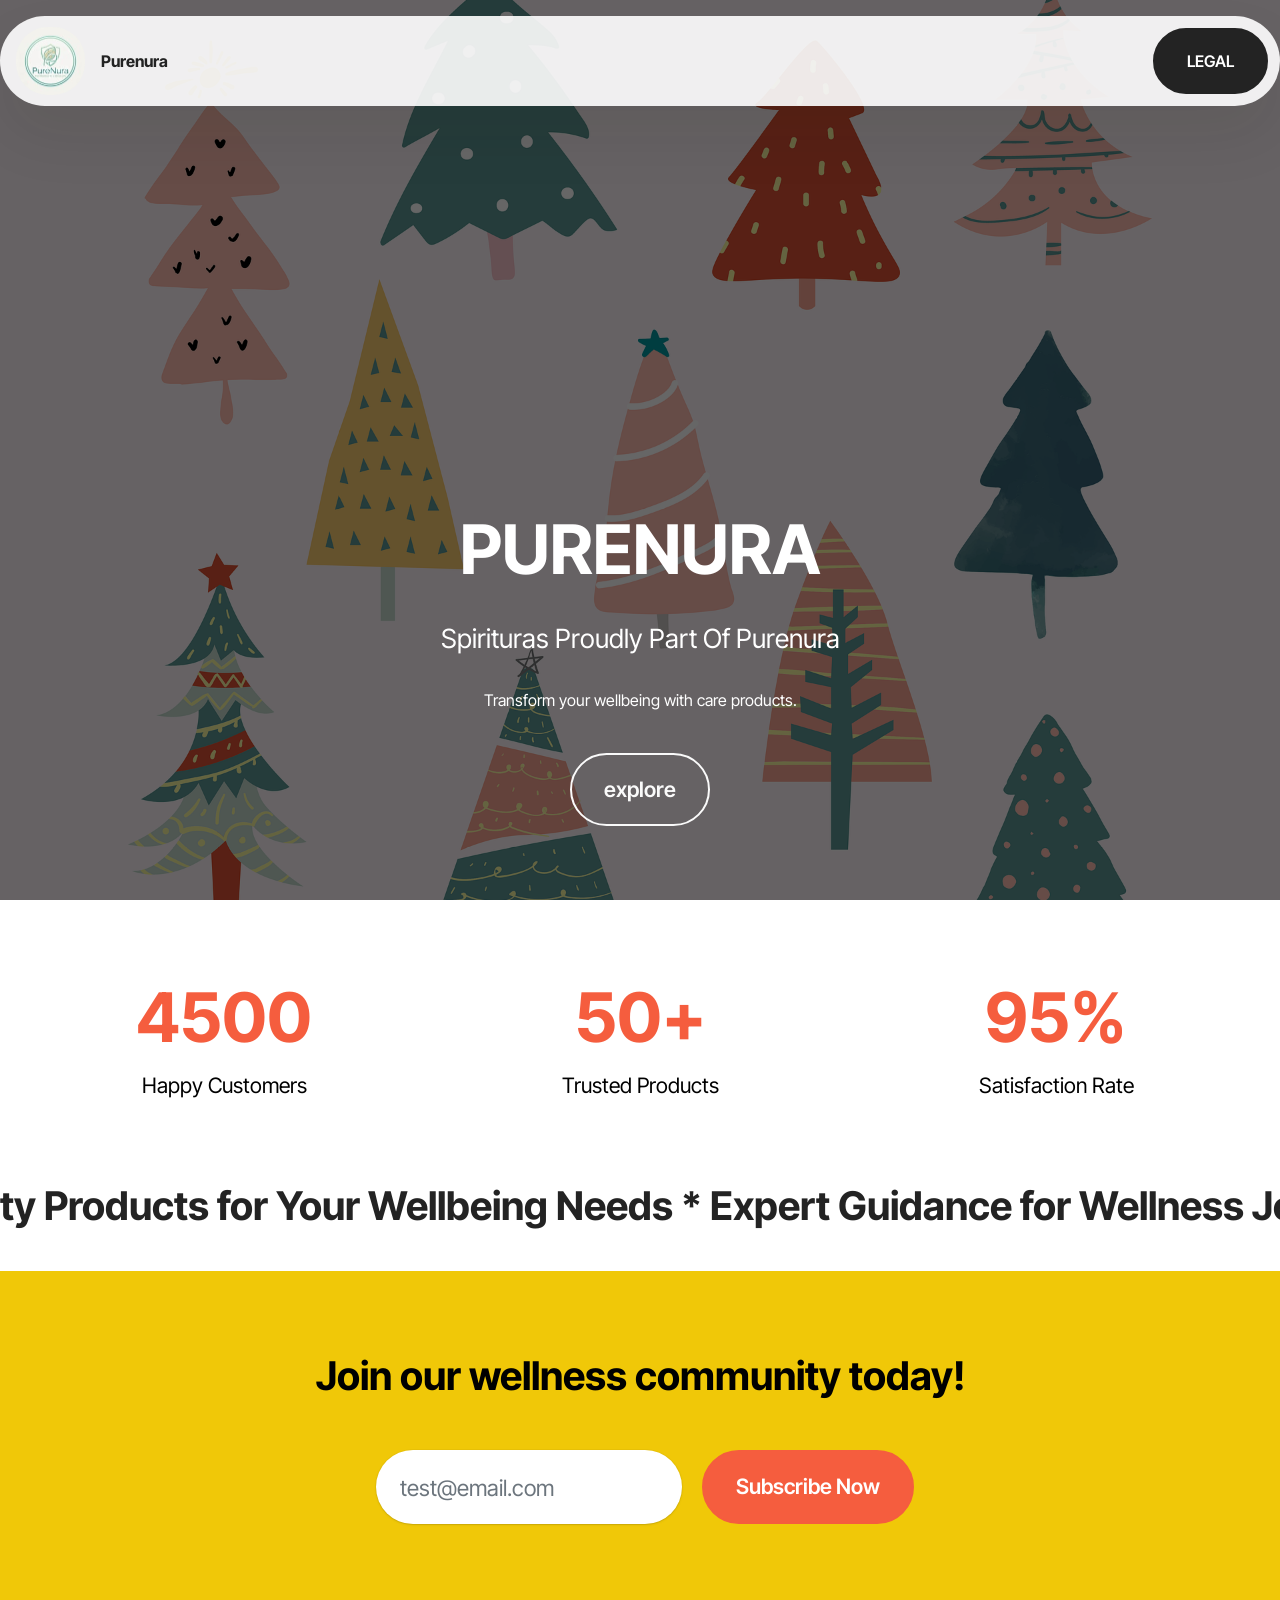
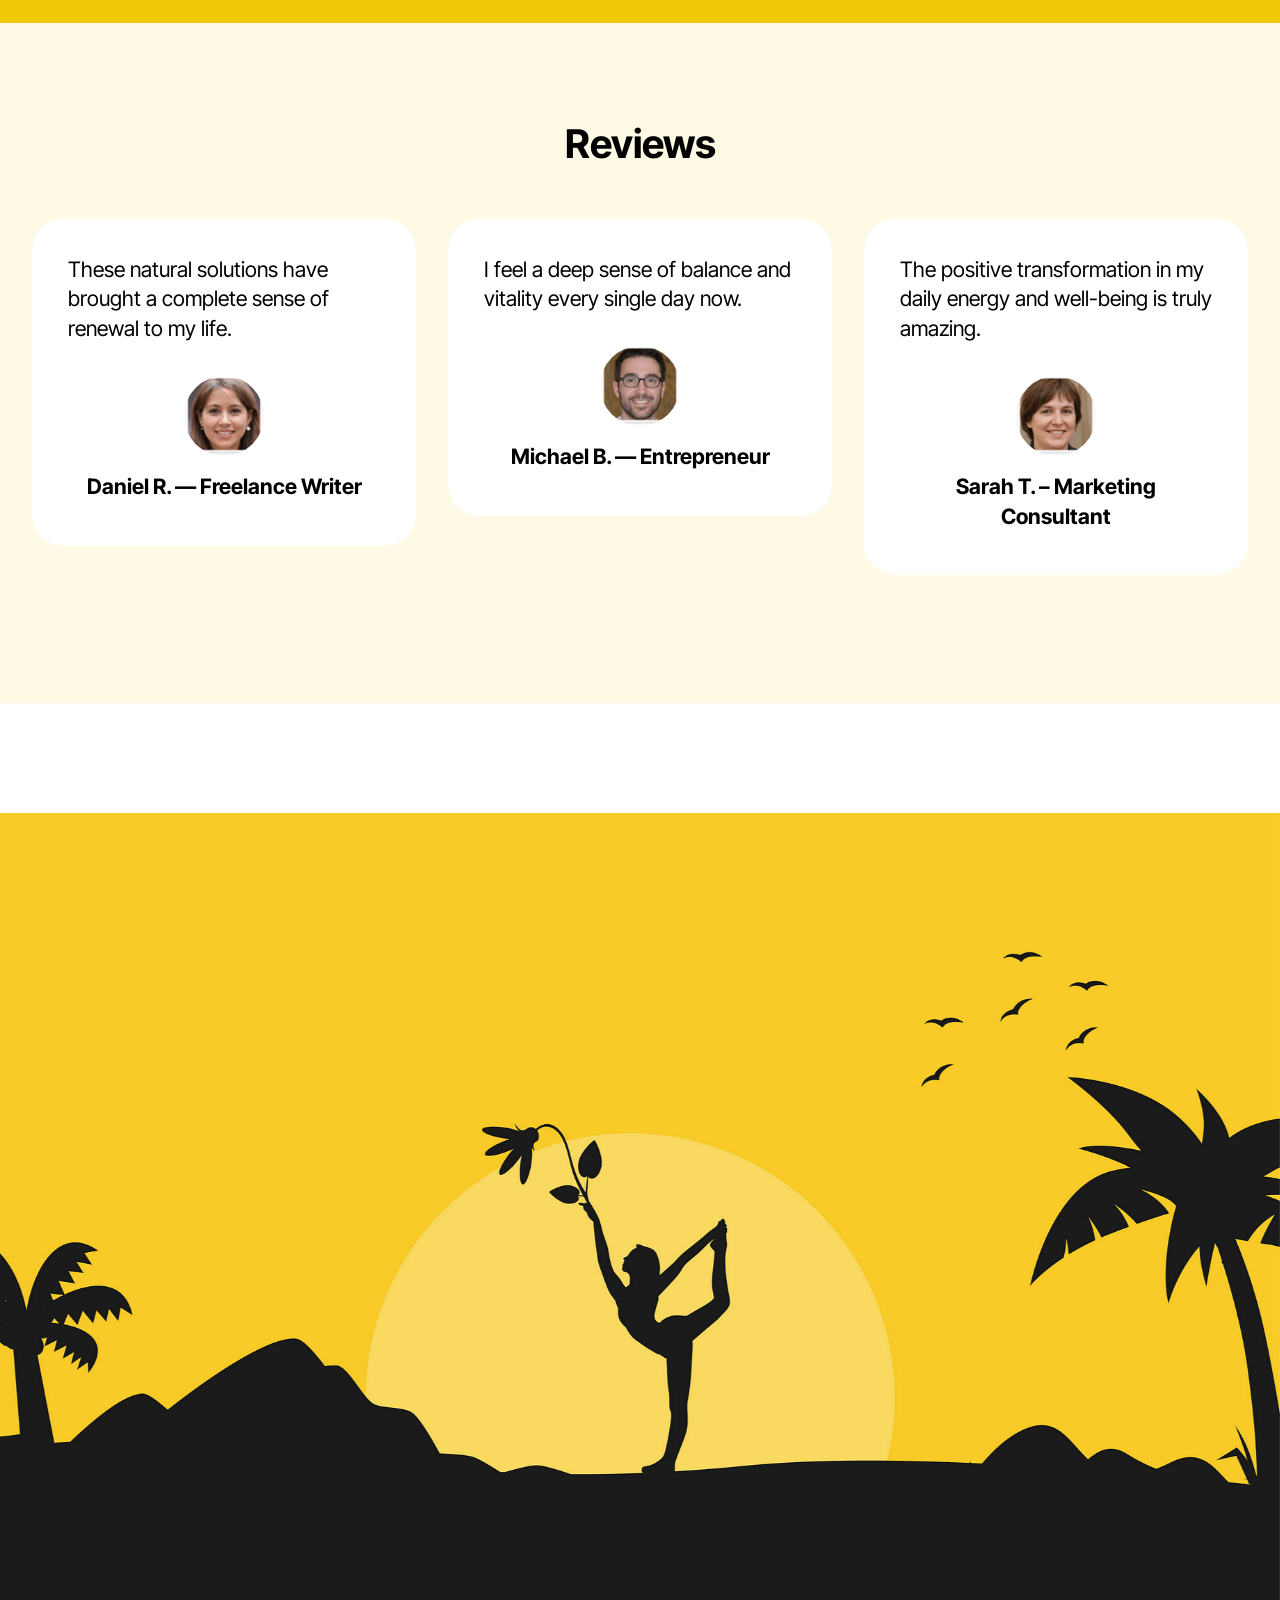
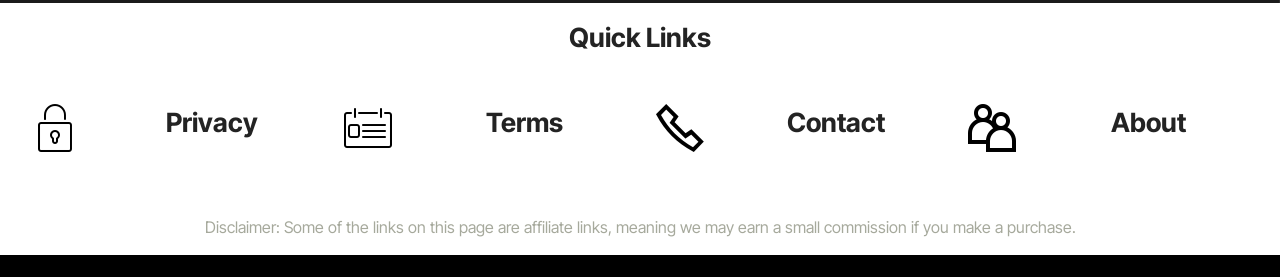
==== commit 3d1b5ba4: "Fix HTML structure and remove duplicate scripts" ====
--- a/index.html
+++ b/index.html
@@ -316,9 +316,9 @@
             </div>
         </div>
     </div>
-</section><section class="display-7" style="padding: 0;align-items: center;justify-content: center;flex-wrap: wrap;    align-content: center;display: flex;position: relative;height: 4rem;"><a href="https://mobiri.se/" style="flex: 1 1;height: 4rem;position: absolute;width: 100%;z-index: 1;"><img alt="" style="height: 4rem;" src="[data-uri]"></a><p style="margin: 0;text-align: center;" class="display-7">&#8204;</p><a style="z-index:1" href="https://mobirise.com/builder/no-code-website-builder.html">No Code Website Builder</a></section><script src="assets/bootstrap/js/bootstrap.bundle.min.js"></script>  <script src="assets/parallax/jarallax.js"></script>  <script src="assets/smoothscroll/smooth-scroll.js"></script>  <script src="assets/ytplayer/index.js"></script>  <script src="assets/dropdown/js/navbar-dropdown.js"></script>  <script src="assets/masonry/masonry.pkgd.min.js"></script>  <script src="assets/imagesloaded/imagesloaded.pkgd.min.js"></script>  <script src="assets/theme/js/script.js"></script>  <script src="assets/formoid/formoid.min.js"></script>  
+</section><script src="assets/bootstrap/js/bootstrap.bundle.min.js"></script>  <script src="assets/parallax/jarallax.js"></script>  <script src="assets/smoothscroll/smooth-scroll.js"></script>  <script src="assets/ytplayer/index.js"></script>  <script src="assets/dropdown/js/navbar-dropdown.js"></script>  <script src="assets/masonry/masonry.pkgd.min.js"></script>  <script src="assets/imagesloaded/imagesloaded.pkgd.min.js"></script>  <script src="assets/theme/js/script.js"></script>  <script src="assets/formoid/formoid.min.js"></script>  
   
   
   <input name="animation" type="hidden">
   </body>
-</html>+</html>
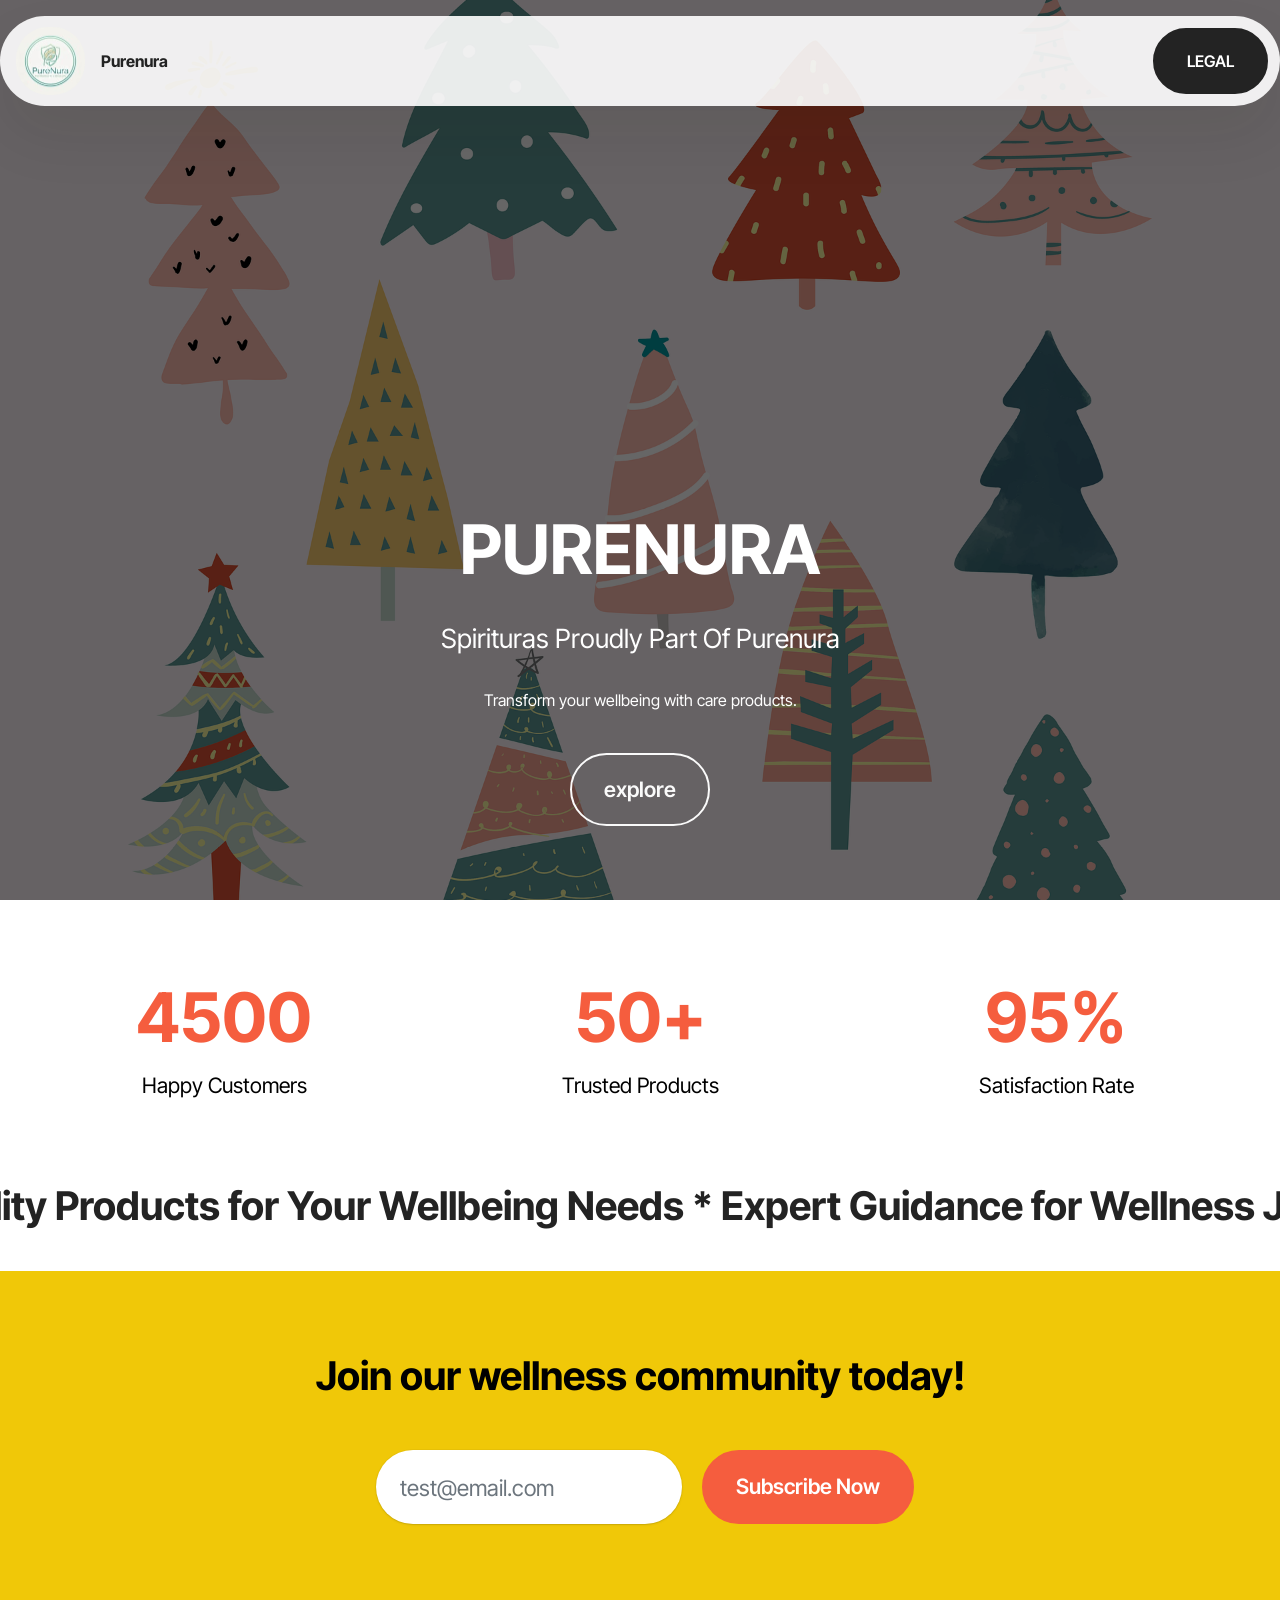
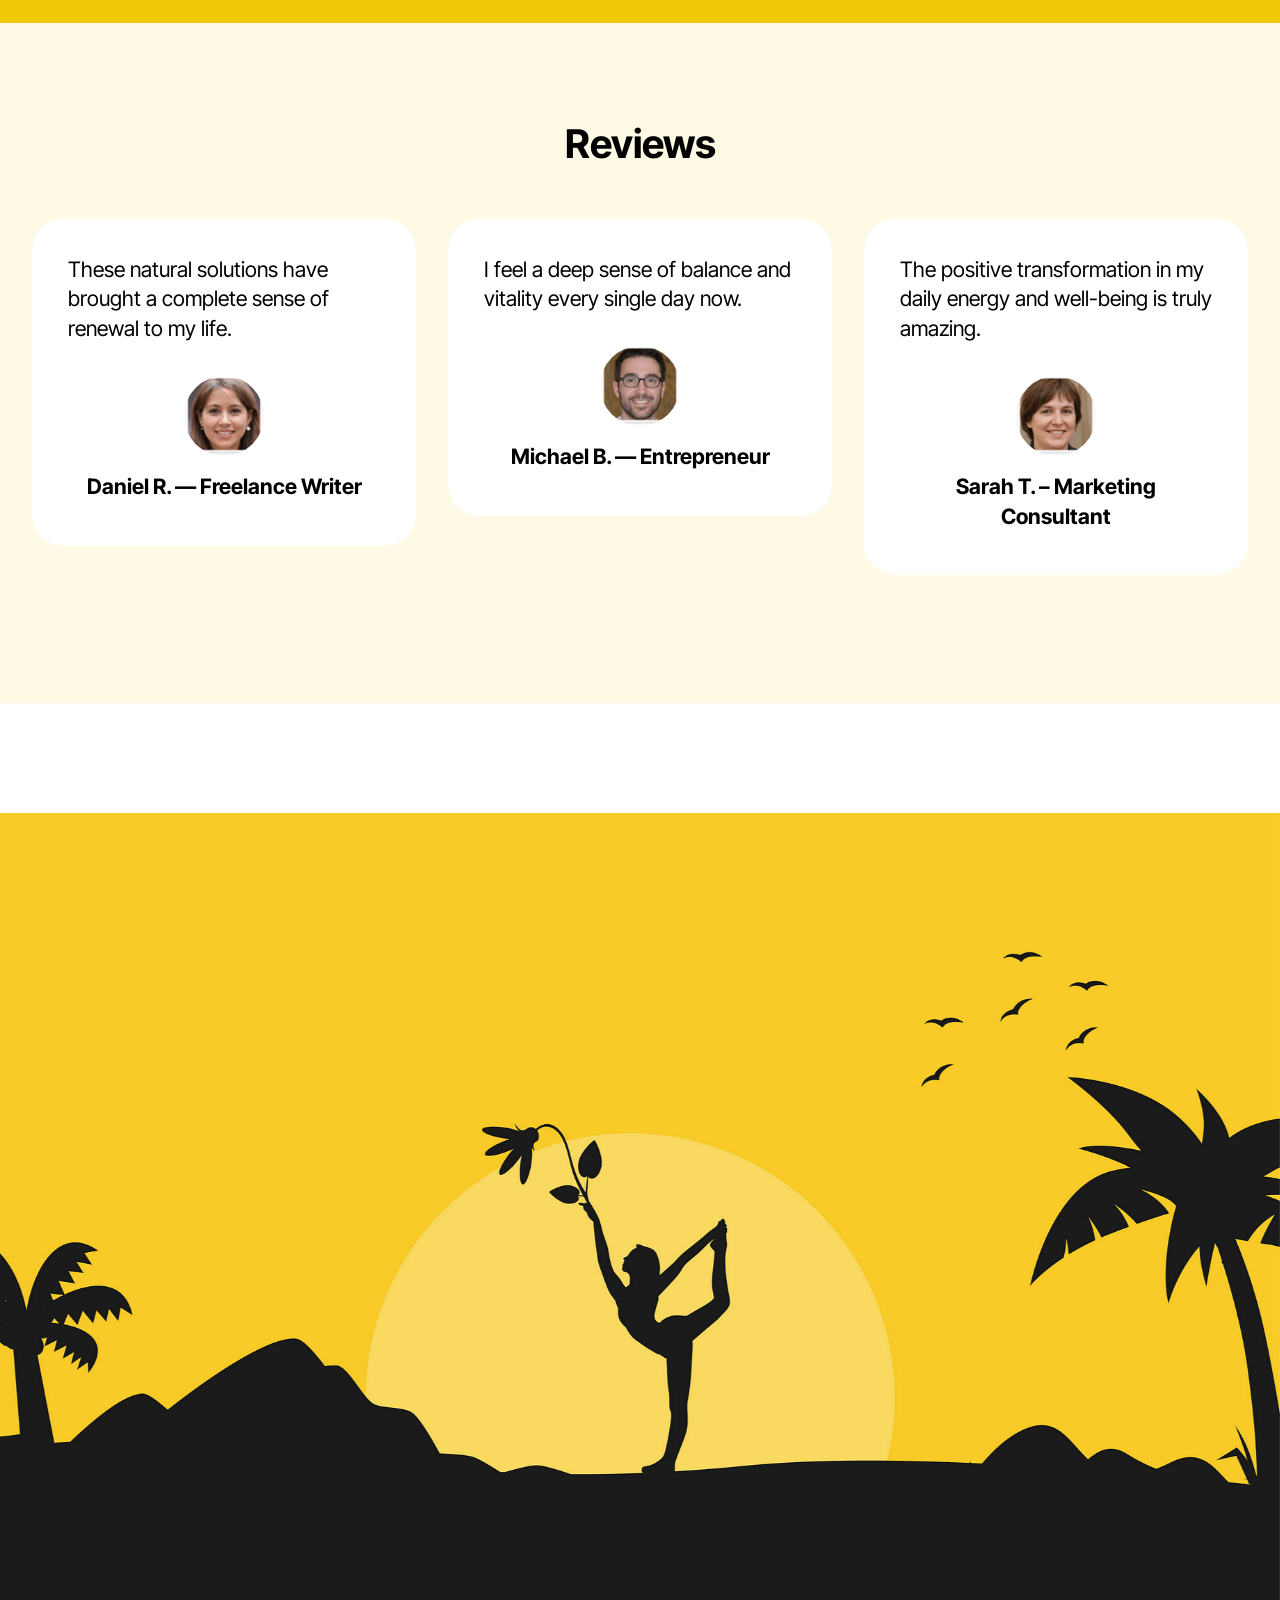
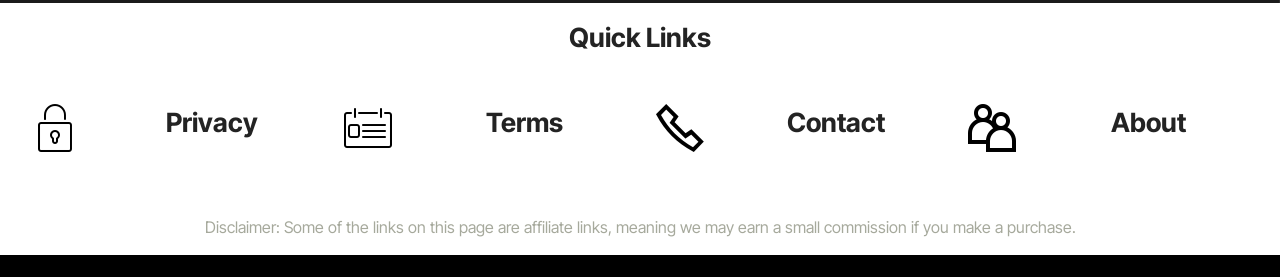
==== commit c2fad08f: "Integrate Google Analytics tracking script Added Google Analytics tracking script to the head sectio" ====
--- a/index.html
+++ b/index.html
@@ -1,6 +1,14 @@
 <!DOCTYPE html>
 <html  >
-<head>
+<head><!-- Google tag (gtag.js) -->
+<script async src="https://www.googletagmanager.com/gtag/js?id=G-4L52GV8CYB"></script>
+<script>
+  window.dataLayer = window.dataLayer || [];
+  function gtag(){dataLayer.push(arguments);}
+  gtag('js', new Date());
+
+  gtag('config', 'G-4L52GV8CYB');
+</script>
   <!-- Site made with Mobirise Website Builder v6.1.12, https://mobirise.com -->
   <meta charset="UTF-8">
   <meta http-equiv="X-UA-Compatible" content="IE=edge">
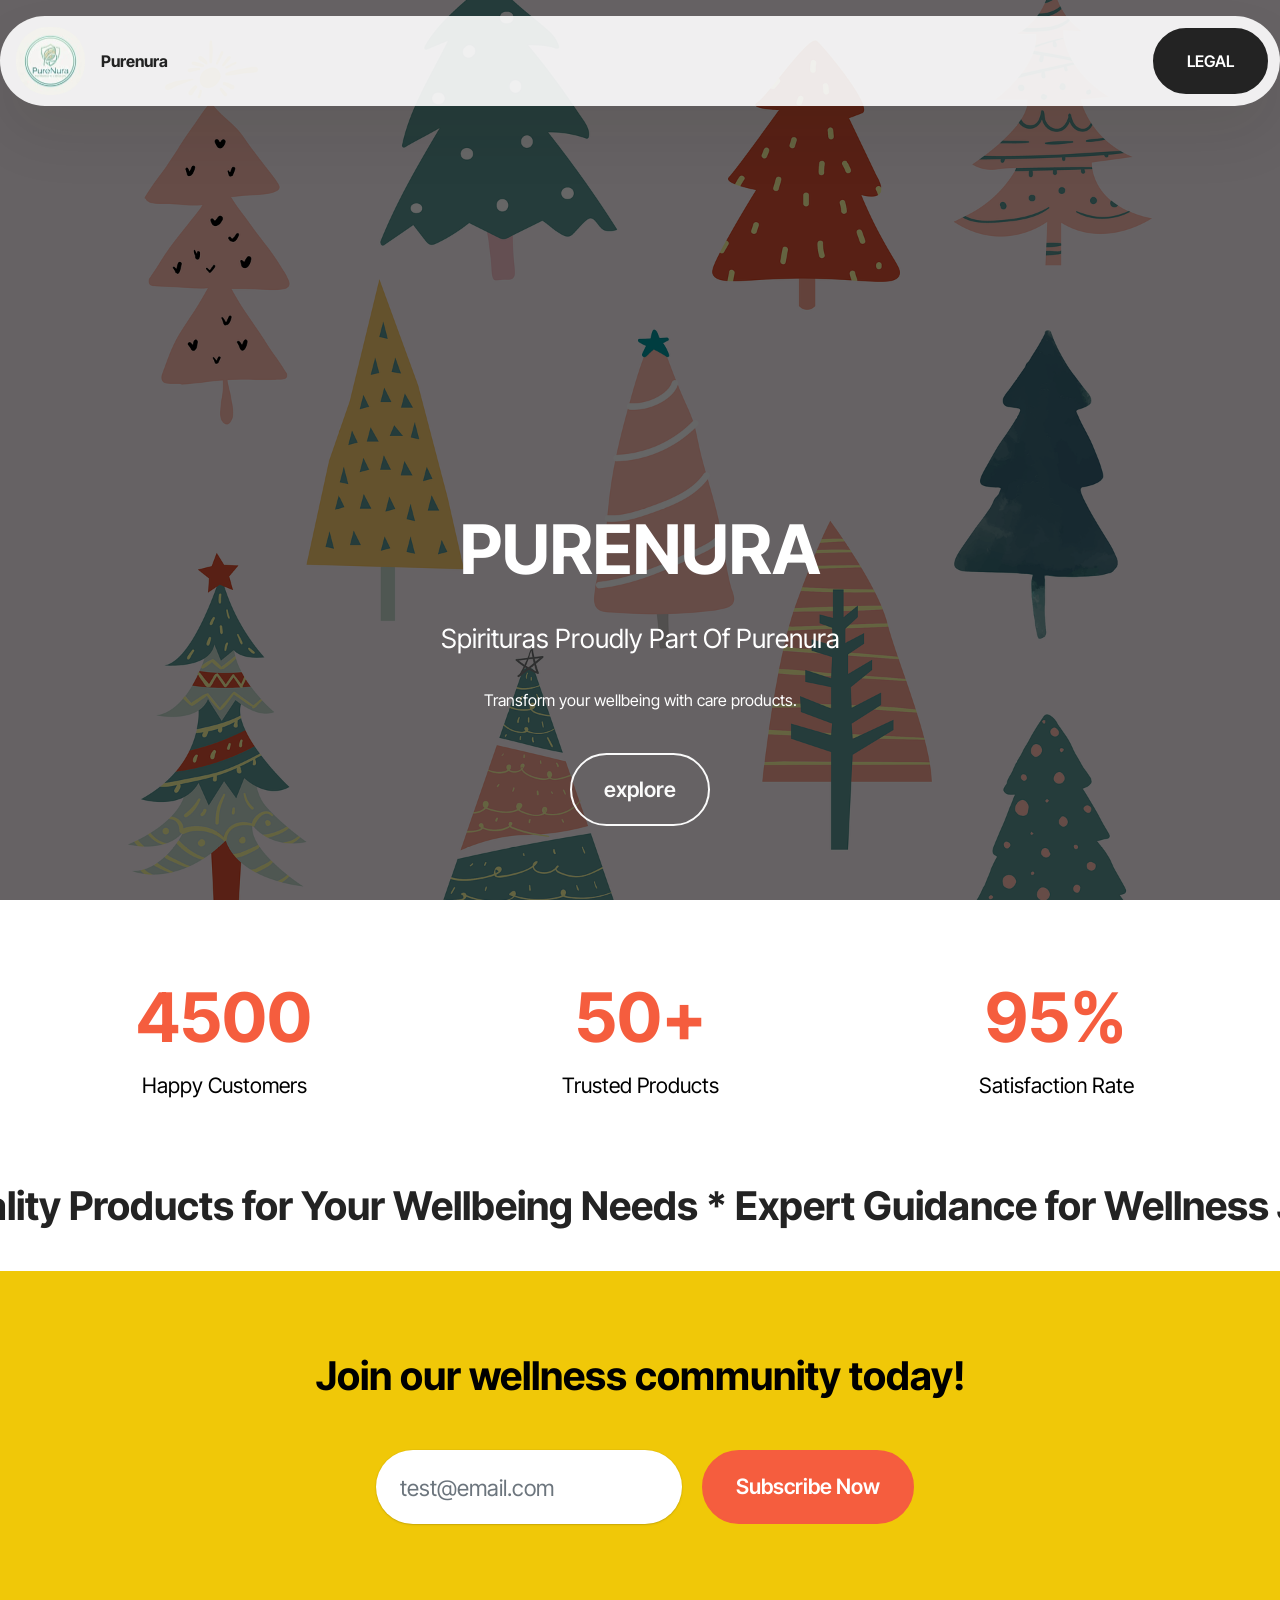
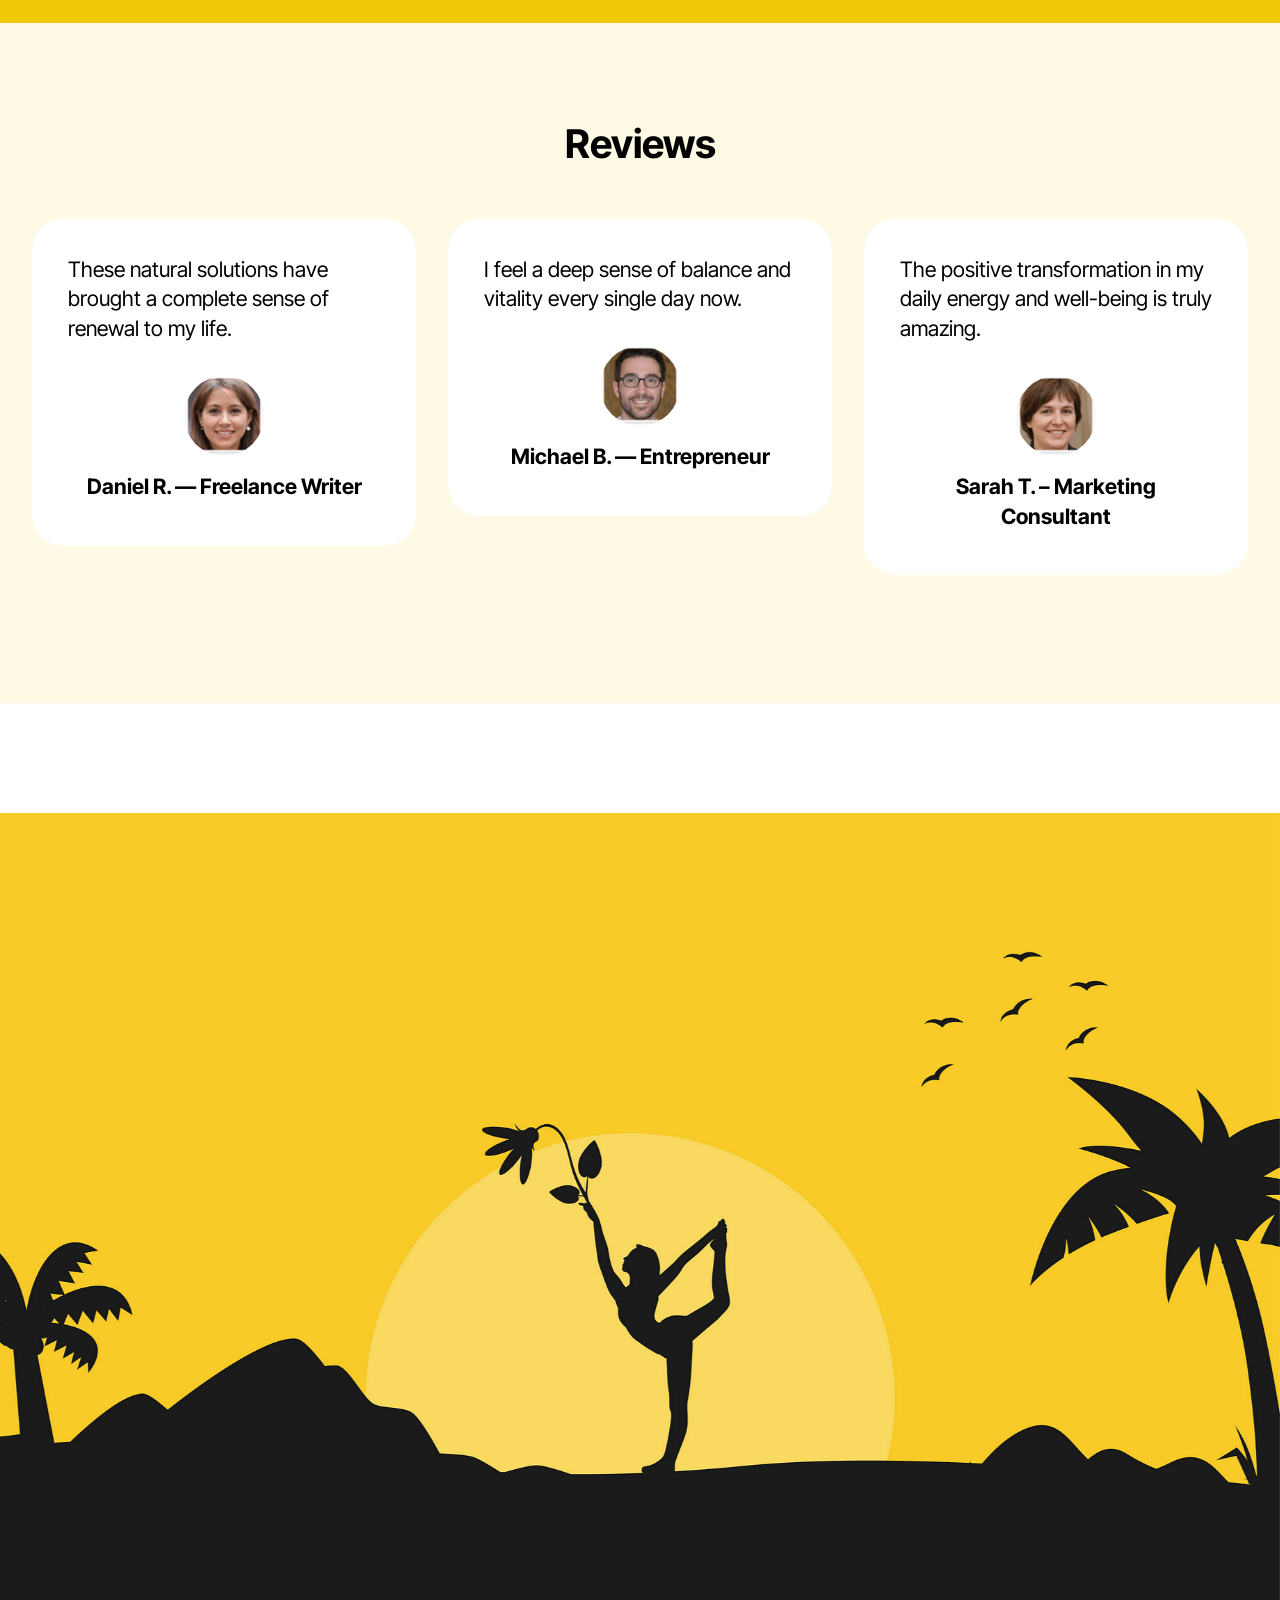
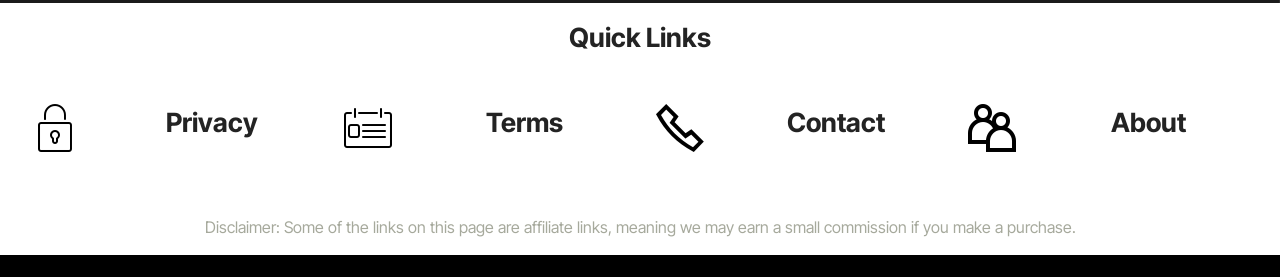
==== commit 78dbdd93: "Update index.html" ====
--- a/index.html
+++ b/index.html
@@ -44,7 +44,7 @@
 			<div class="navbar-brand">
 				<span class="navbar-logo">
 					
-						<a href="index.html"><img src="assets/images/f07303ab-848f-4ef4-9c54-1f6215f5f209-137x137.jpg" alt="" style="height: 4.3rem;"></a>
+						<a href="index.html"><img src="assets/images/f07303ab-848f-4ef4-9c54-1f6215f5f209-137x137.jpg" alt="purenura logo" style="height: 4.3rem;"></a>
 					
 				</span>
 				<span class="navbar-caption-wrap"><a class="navbar-caption text-black text-primary display-4" href="index.html">Purenura</a></span>
@@ -197,7 +197,7 @@
 					<div class="card-box align-left">
 						<p class="card-text mbr-fonts-style display-7">These natural solutions have brought a complete sense of renewal to my life.</p>
 						<div class="img-wrapper mt-4 mb-3">
-							<img src="assets/images/s25bximg3-176x177.webp" data-slide-to="0" data-bs-slide-to="0" alt="">
+							<img src="assets/images/s25bximg3-176x177.webp" data-slide-to="0" data-bs-slide-to="0" alt="customer review image">
 						</div>
 						<h5 class="card-title mbr-fonts-style display-7"><strong>Daniel R. — Freelance Writer</strong></h5>
 					</div>
@@ -208,7 +208,7 @@
 					<div class="card-box align-left">
 						<p class="card-text mbr-fonts-style display-7">I feel a deep sense of balance and vitality every single day now.</p>
 						<div class="img-wrapper mt-4 mb-3">
-							<img src="assets/images/s25bximg2-176x177.webp" data-slide-to="4" data-bs-slide-to="4" alt="">
+							<img src="assets/images/s25bximg2-176x177.webp" data-slide-to="4" data-bs-slide-to="4" alt="customer review image">
 						</div>
 						<h5 class="card-title mbr-fonts-style display-7"><strong>Michael B. — Entrepreneur</strong></h5>
 					</div>
@@ -219,7 +219,7 @@
 					<div class="card-box align-left">
 						<p class="card-text mbr-fonts-style display-7">The positive transformation in my daily energy and well-being is truly amazing.</p>
 						<div class="img-wrapper mt-4 mb-3">
-							<img src="assets/images/s25bximg1-176x177.webp" data-slide-to="5" data-bs-slide-to="5" alt="">
+							<img src="assets/images/s25bximg1-176x177.webp" data-slide-to="5" data-bs-slide-to="5" alt="customer review image">
 						</div>
 						<h5 class="card-title mbr-fonts-style display-7"><strong>Sarah T. – Marketing Consultant</strong></h5>
 					</div>
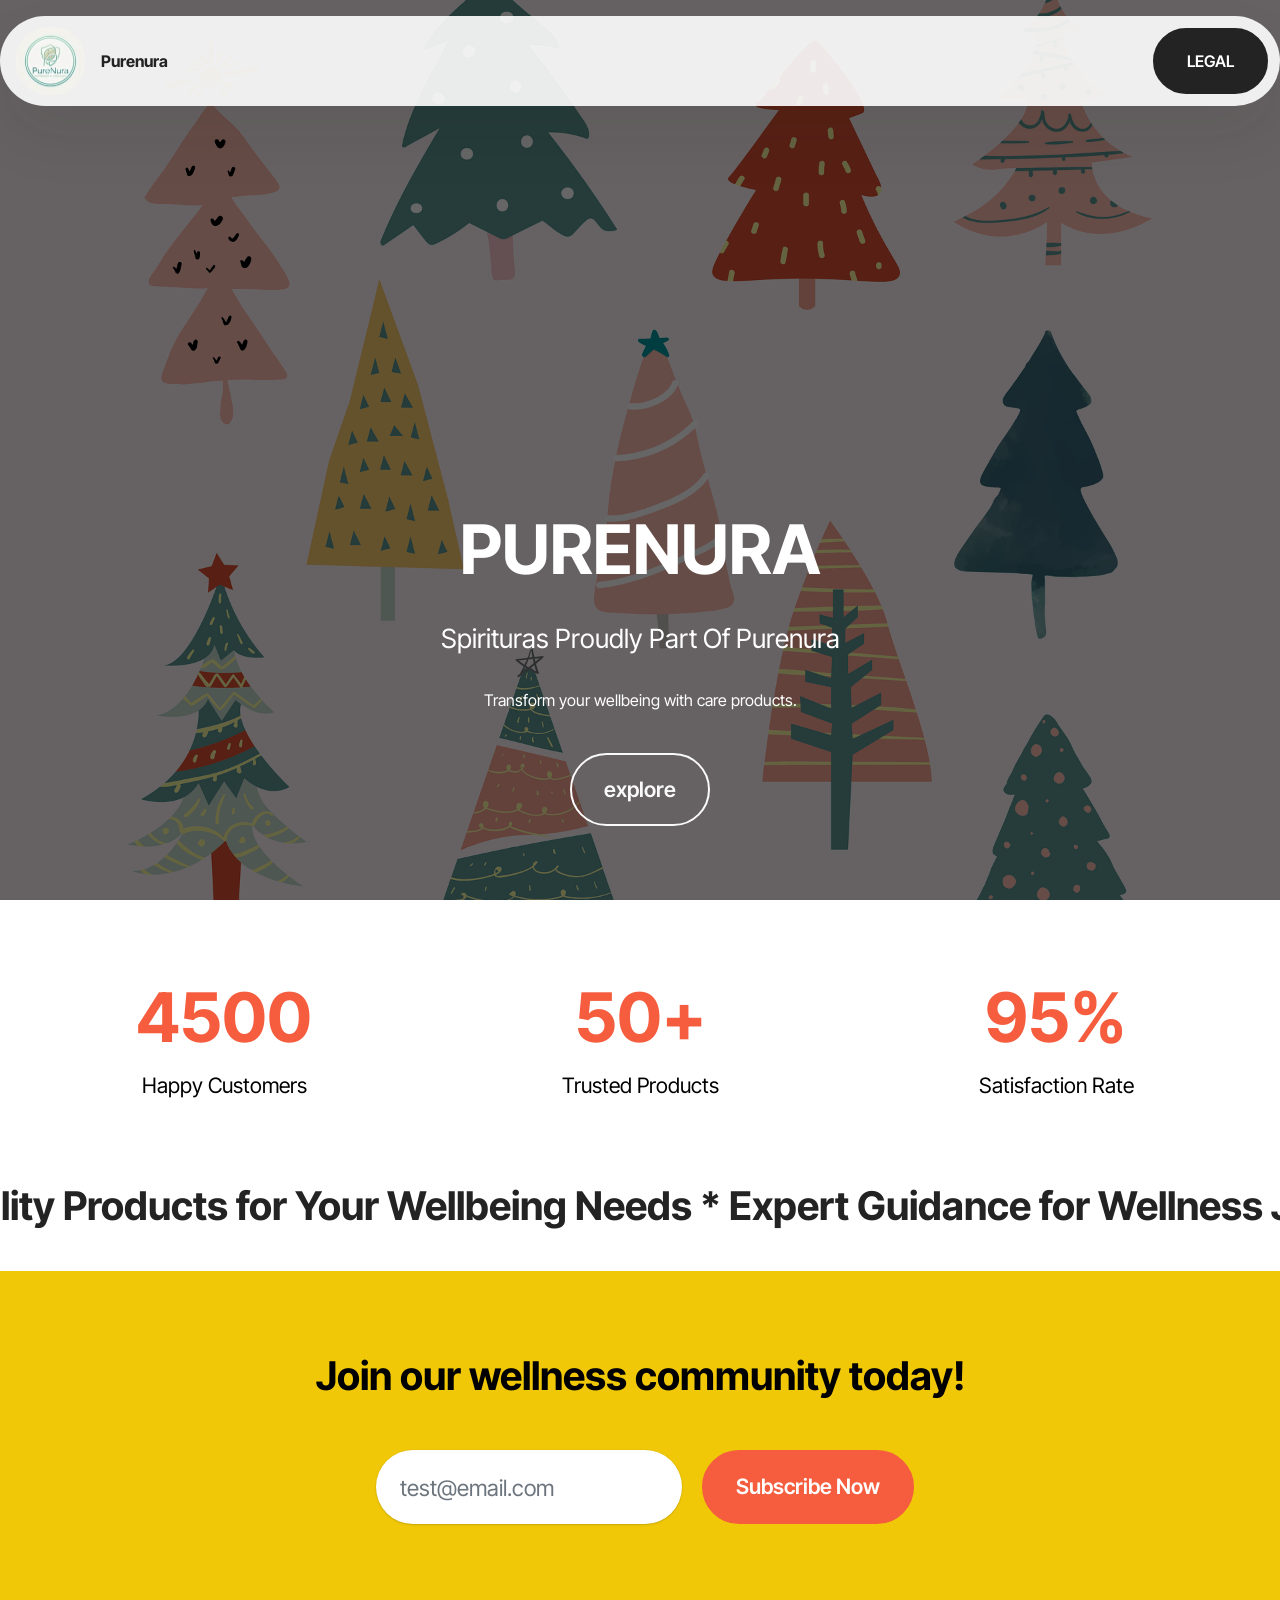
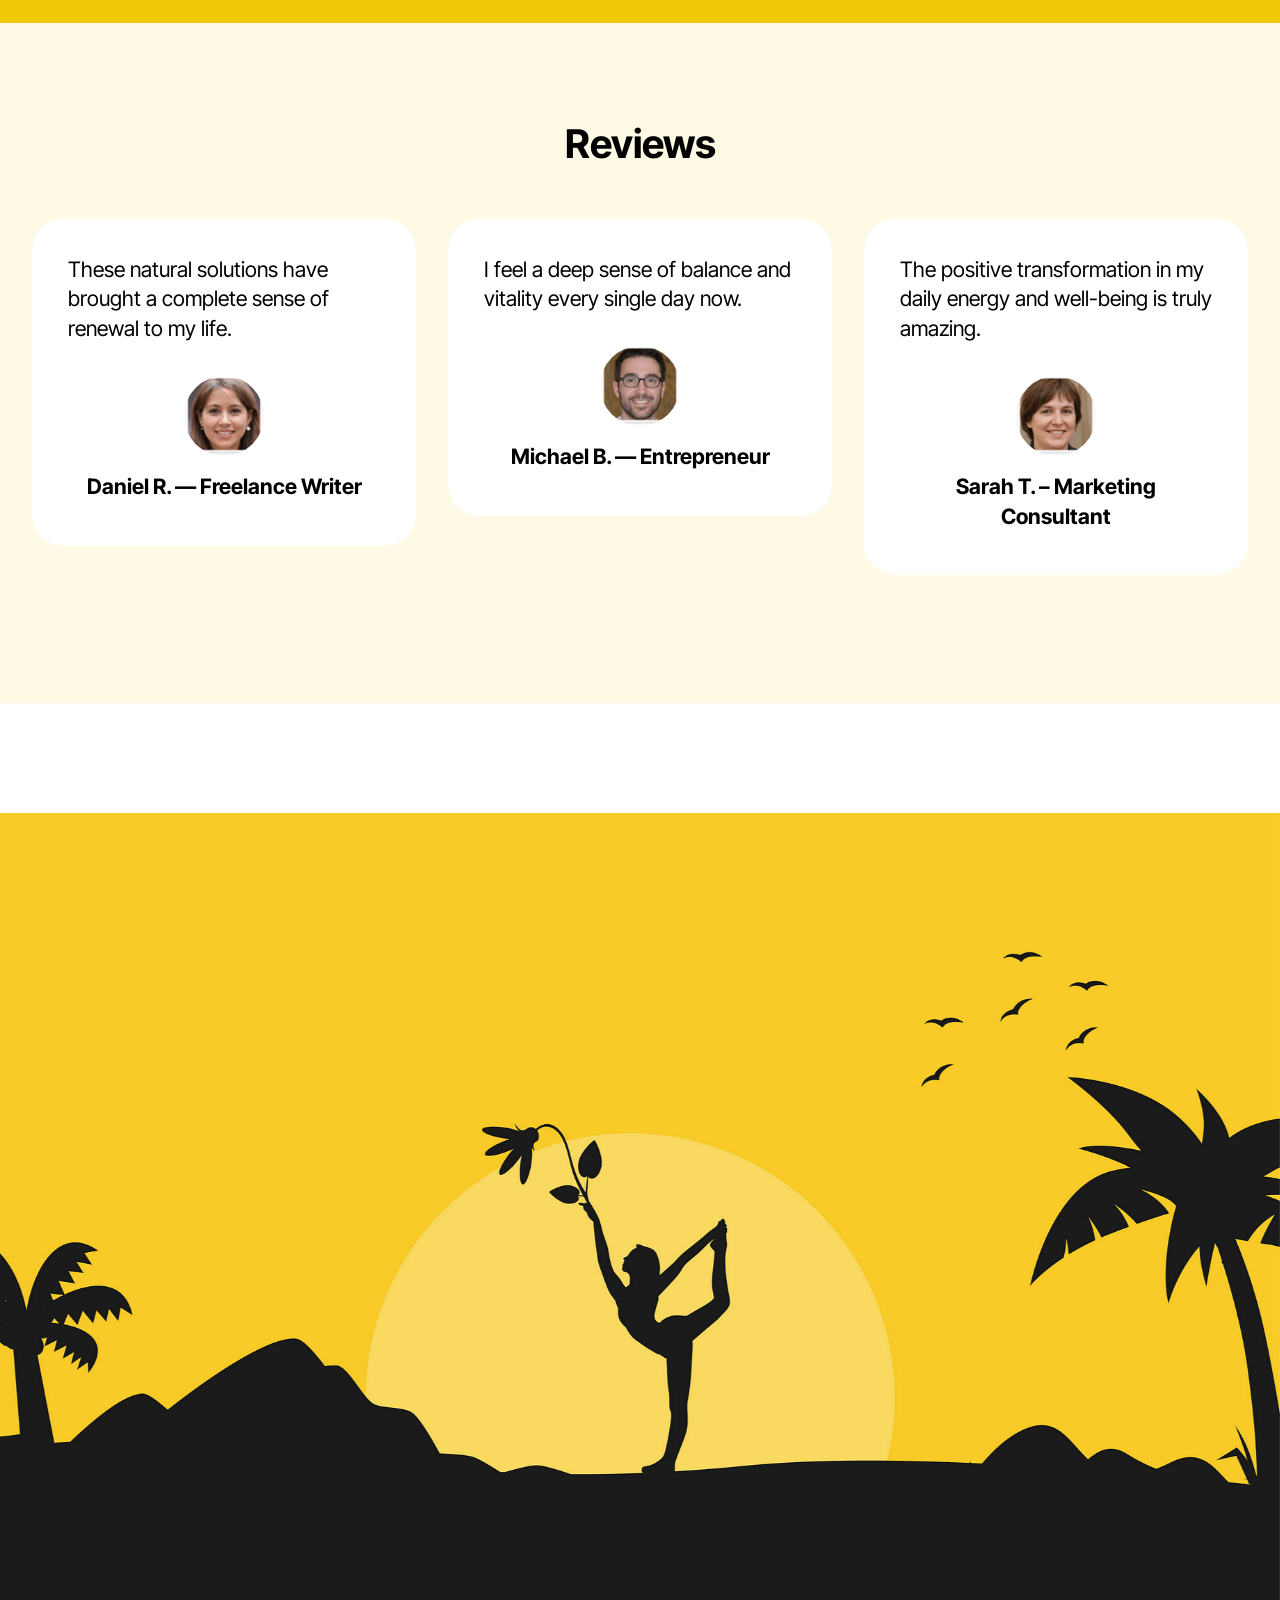
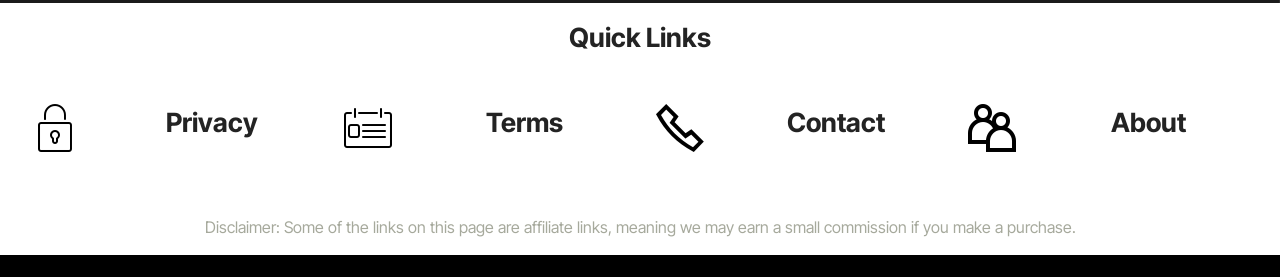
==== commit ba83a0bf: "Add language and meta tags to index.html" ====
--- a/index.html
+++ b/index.html
@@ -1,6 +1,9 @@
 <!DOCTYPE html>
-<html  >
-<head><!-- Google tag (gtag.js) -->
+<html lang="en-us">
+<head>
+<meta http-equiv="content-language" content="en-us">
+	
+	<!-- Google tag (gtag.js) -->
 <script async src="https://www.googletagmanager.com/gtag/js?id=G-4L52GV8CYB"></script>
 <script>
   window.dataLayer = window.dataLayer || [];
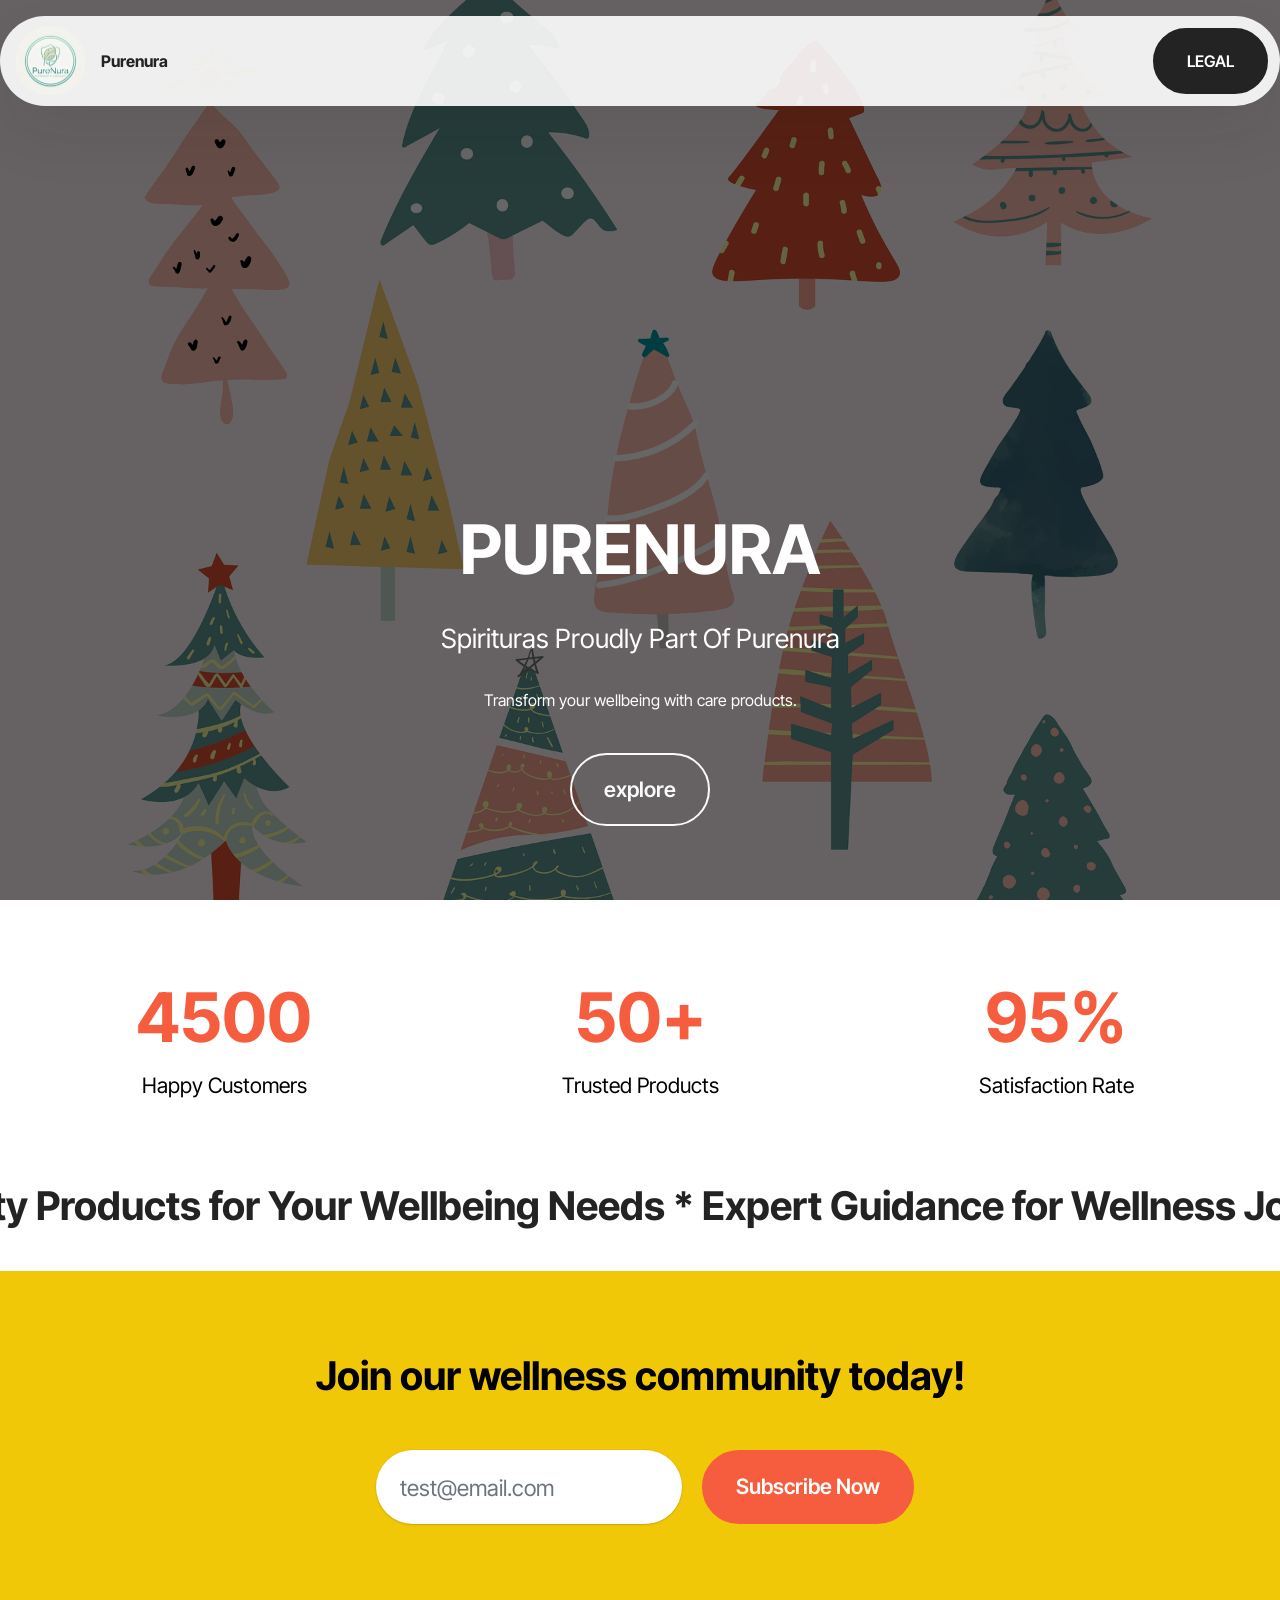
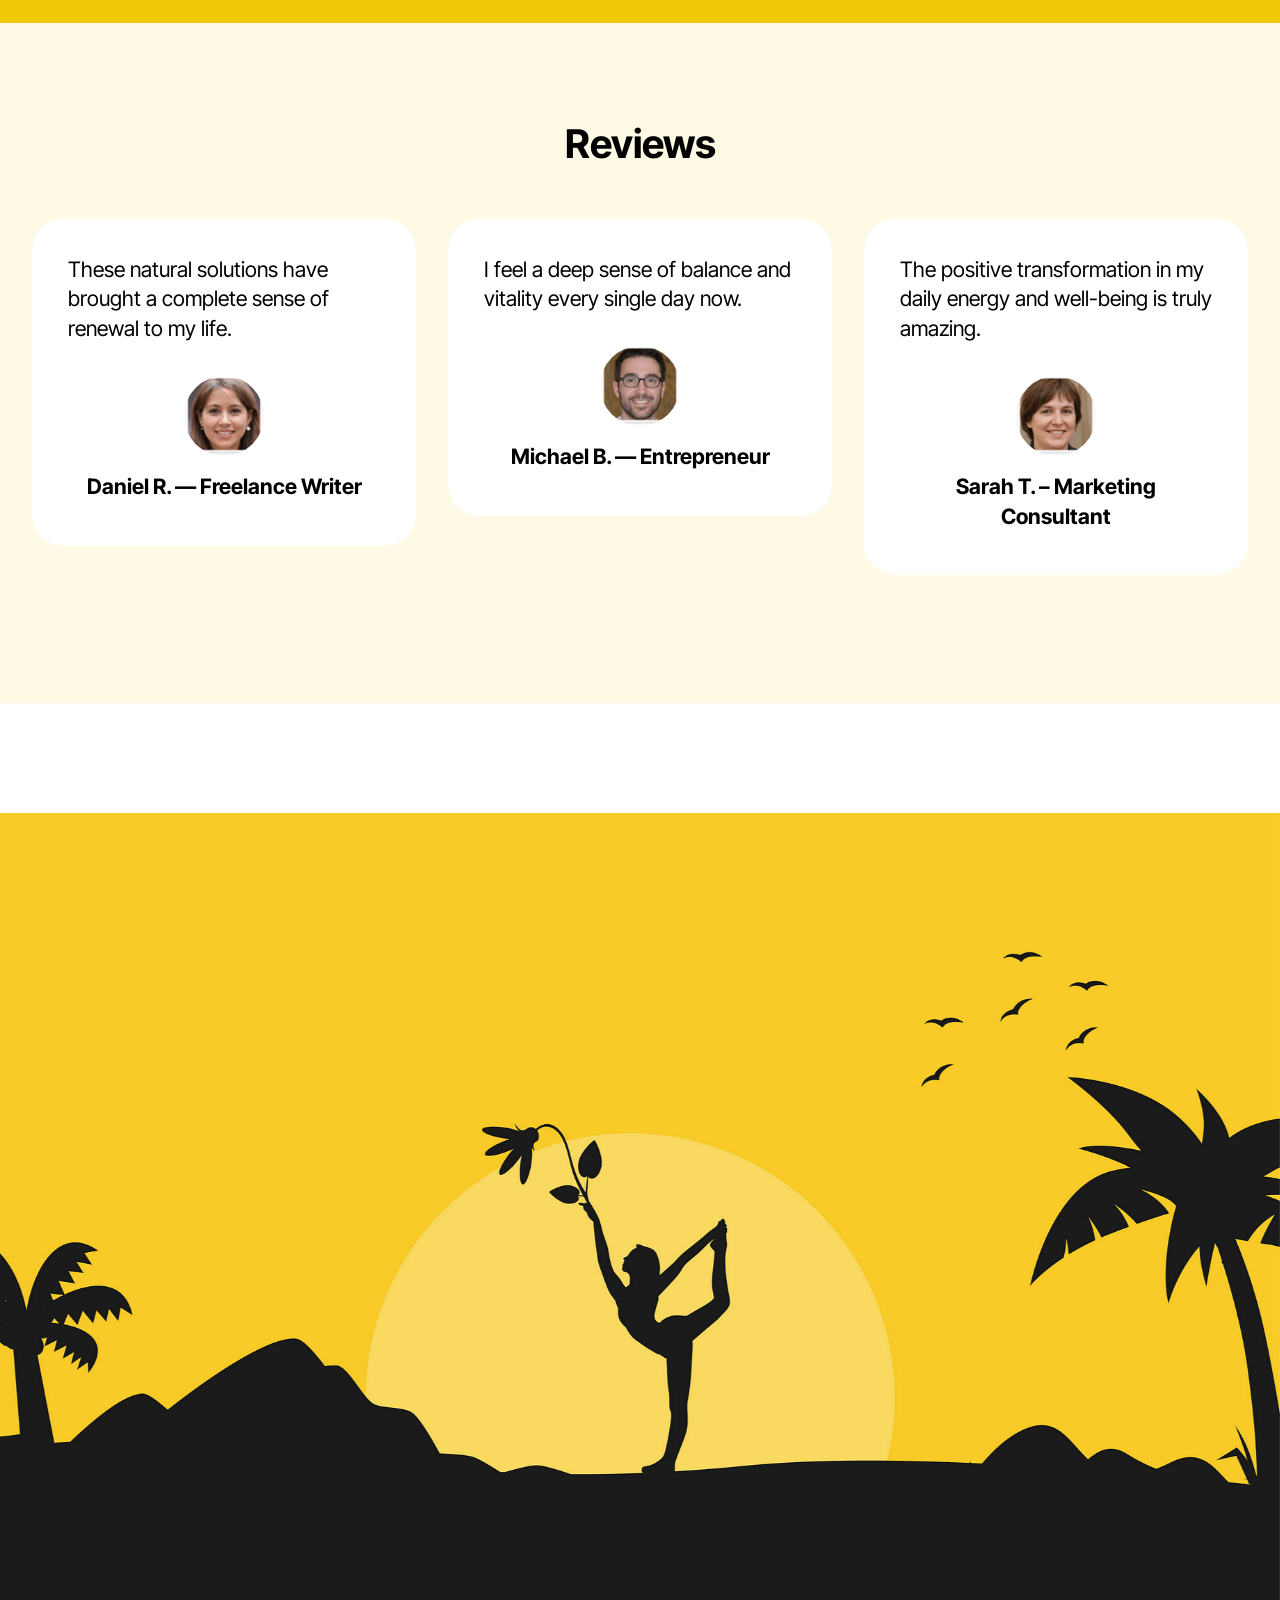
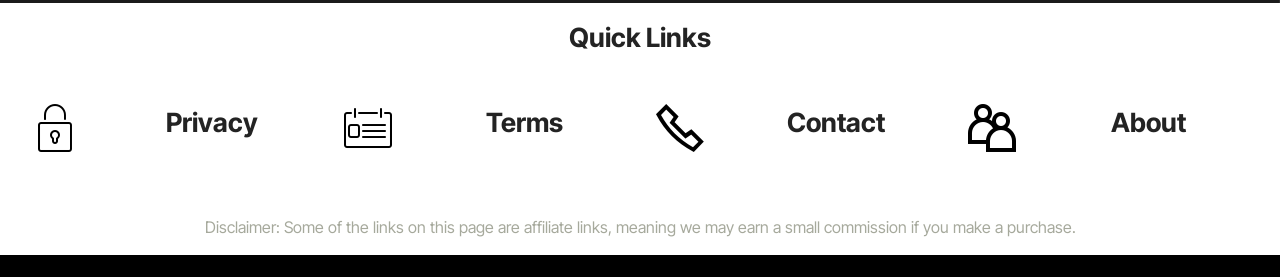
==== commit 8f7e7fa8: "Add domain verification meta tag to index.html" ====
--- a/index.html
+++ b/index.html
@@ -1,6 +1,8 @@
 <!DOCTYPE html>
 <html lang="en-us">
 <head>
+<meta name="p:domain_verify" content="ab3717e6c563d6ba762d3871aa2f06ca"/>
+	
 <meta http-equiv="content-language" content="en-us">
 	
 	<!-- Google tag (gtag.js) -->
